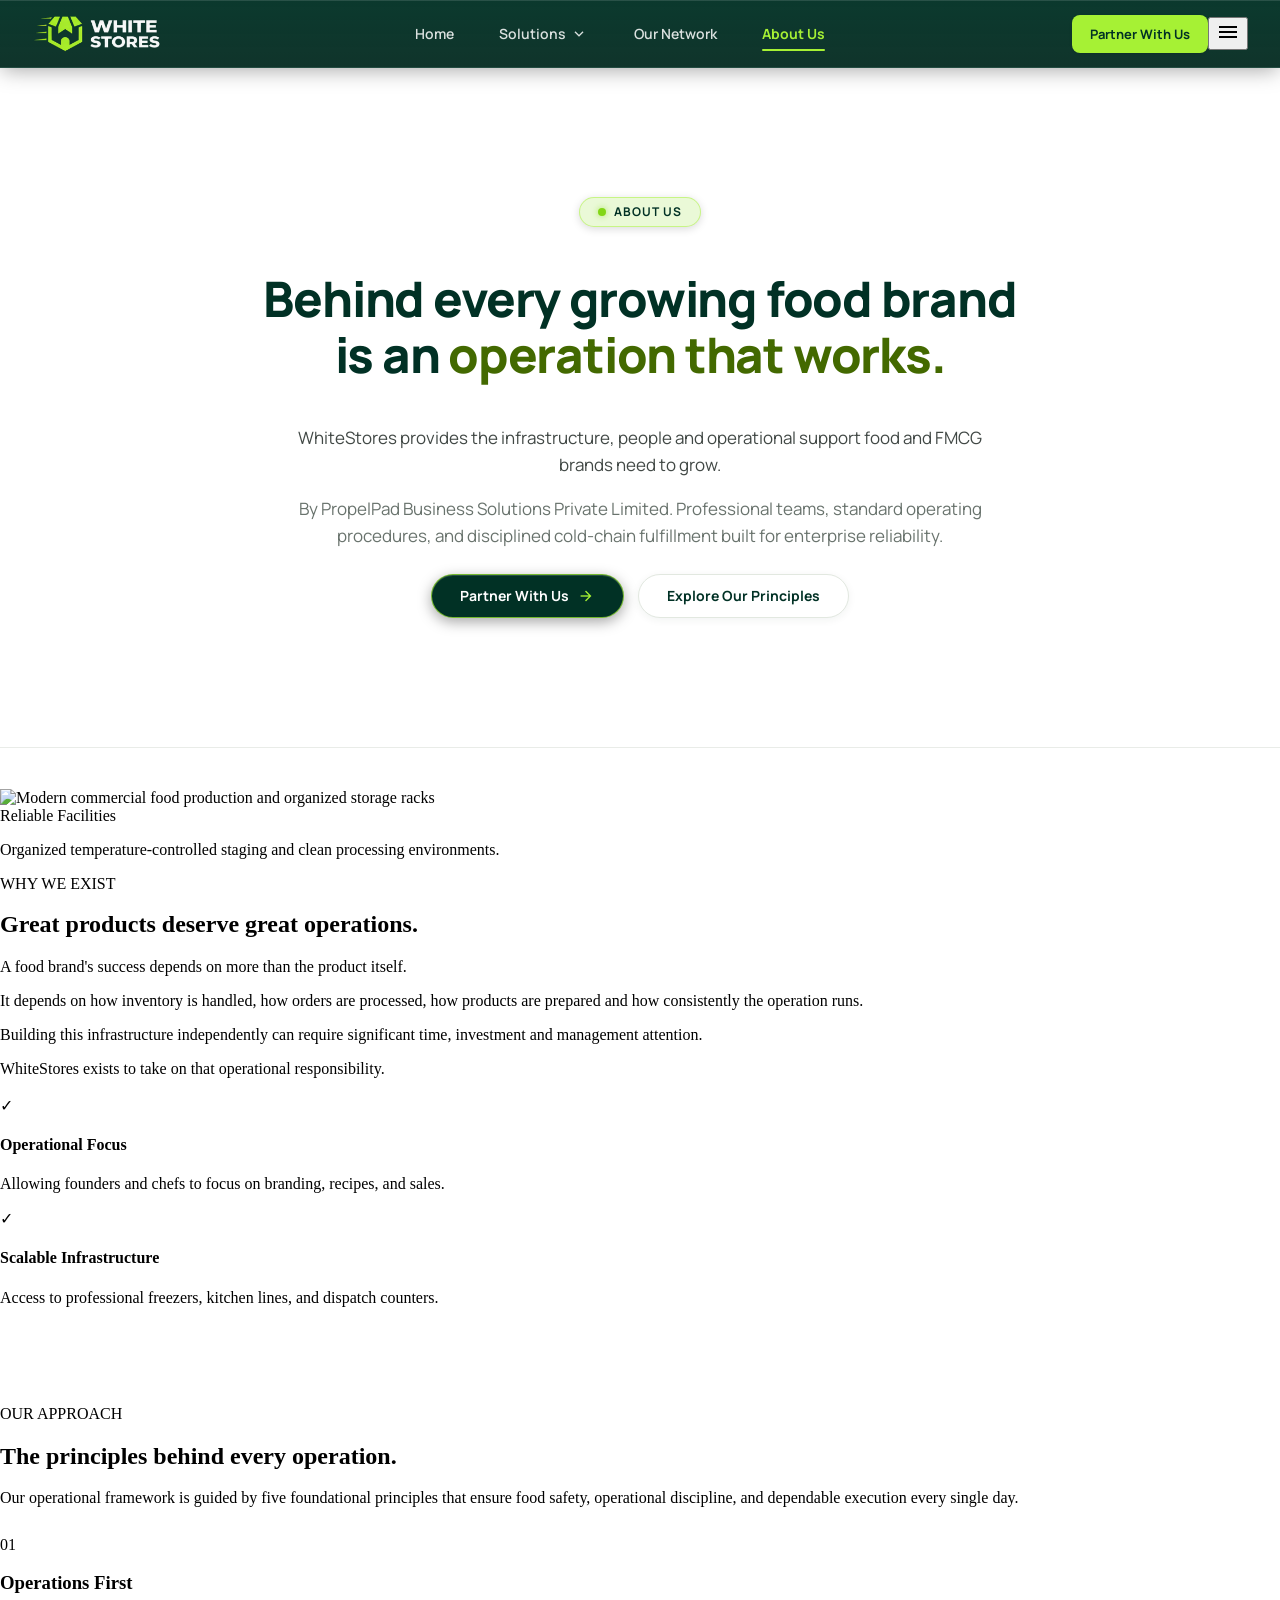
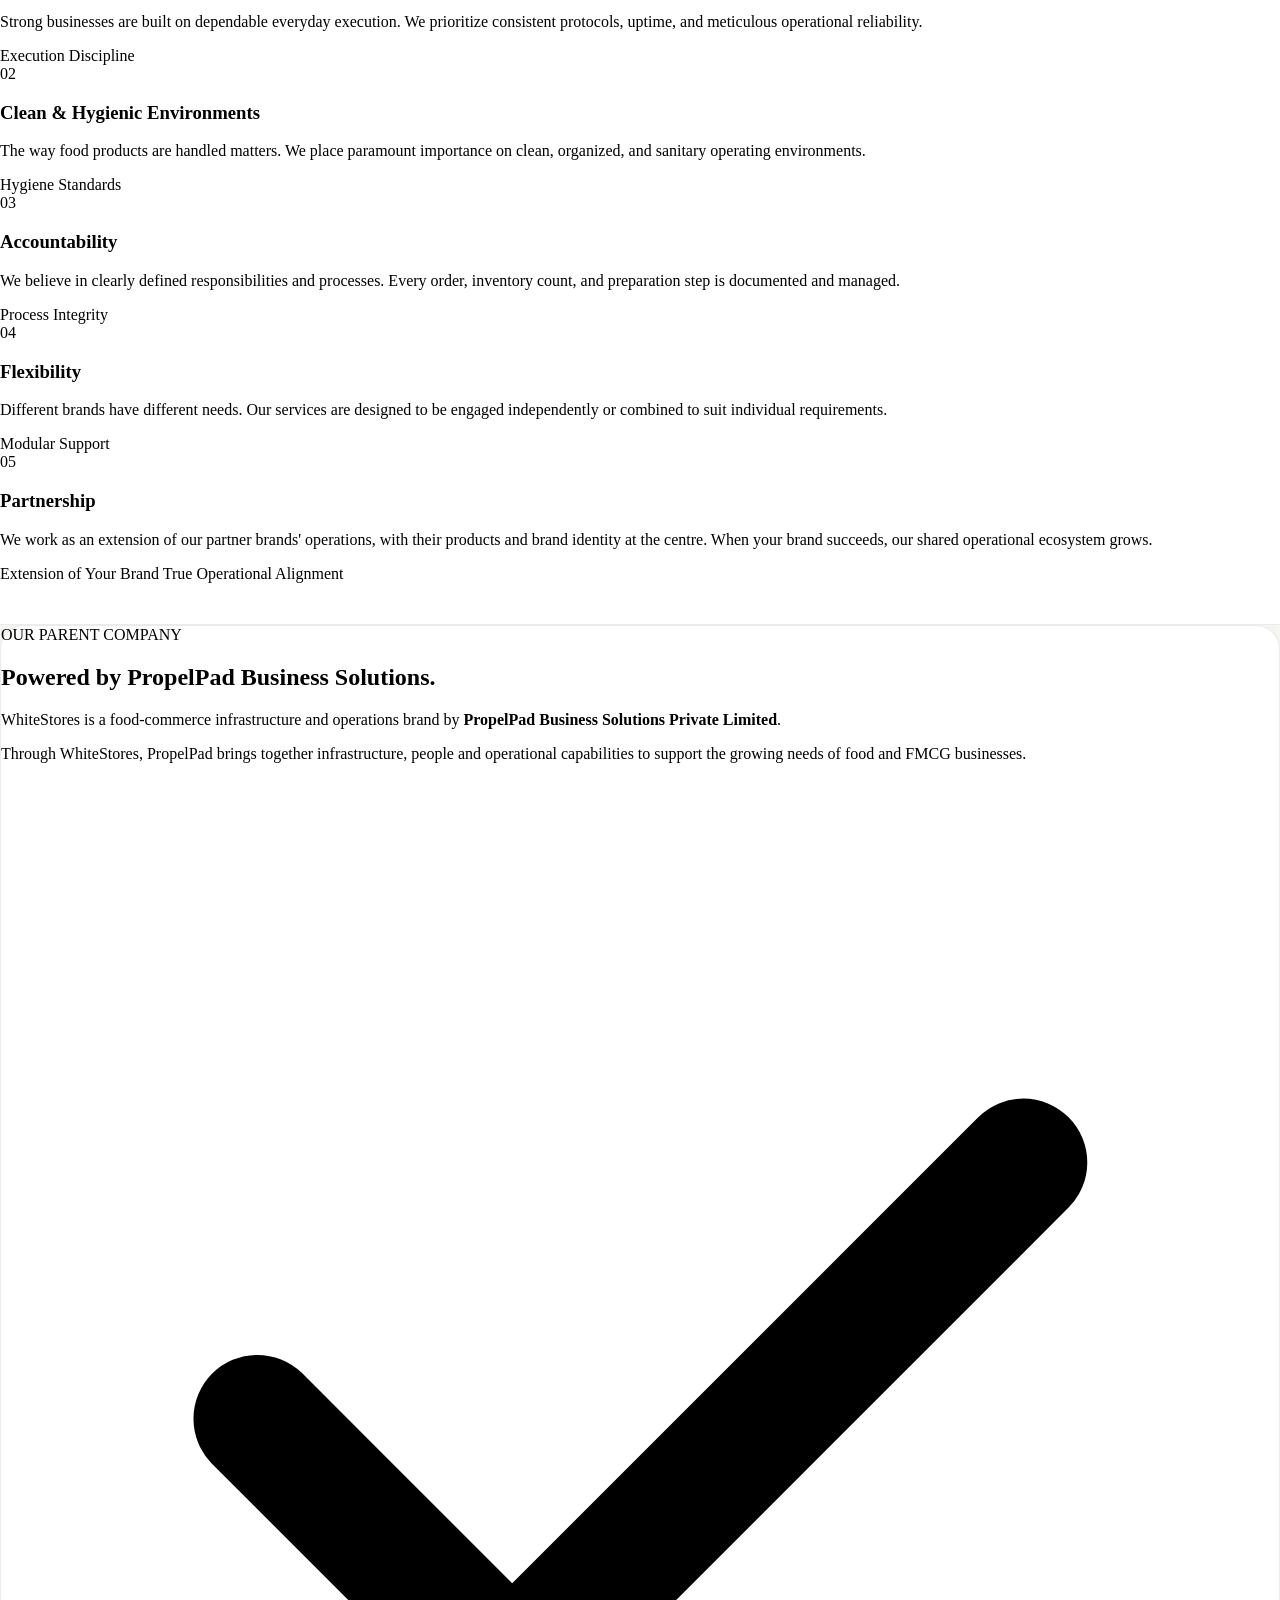
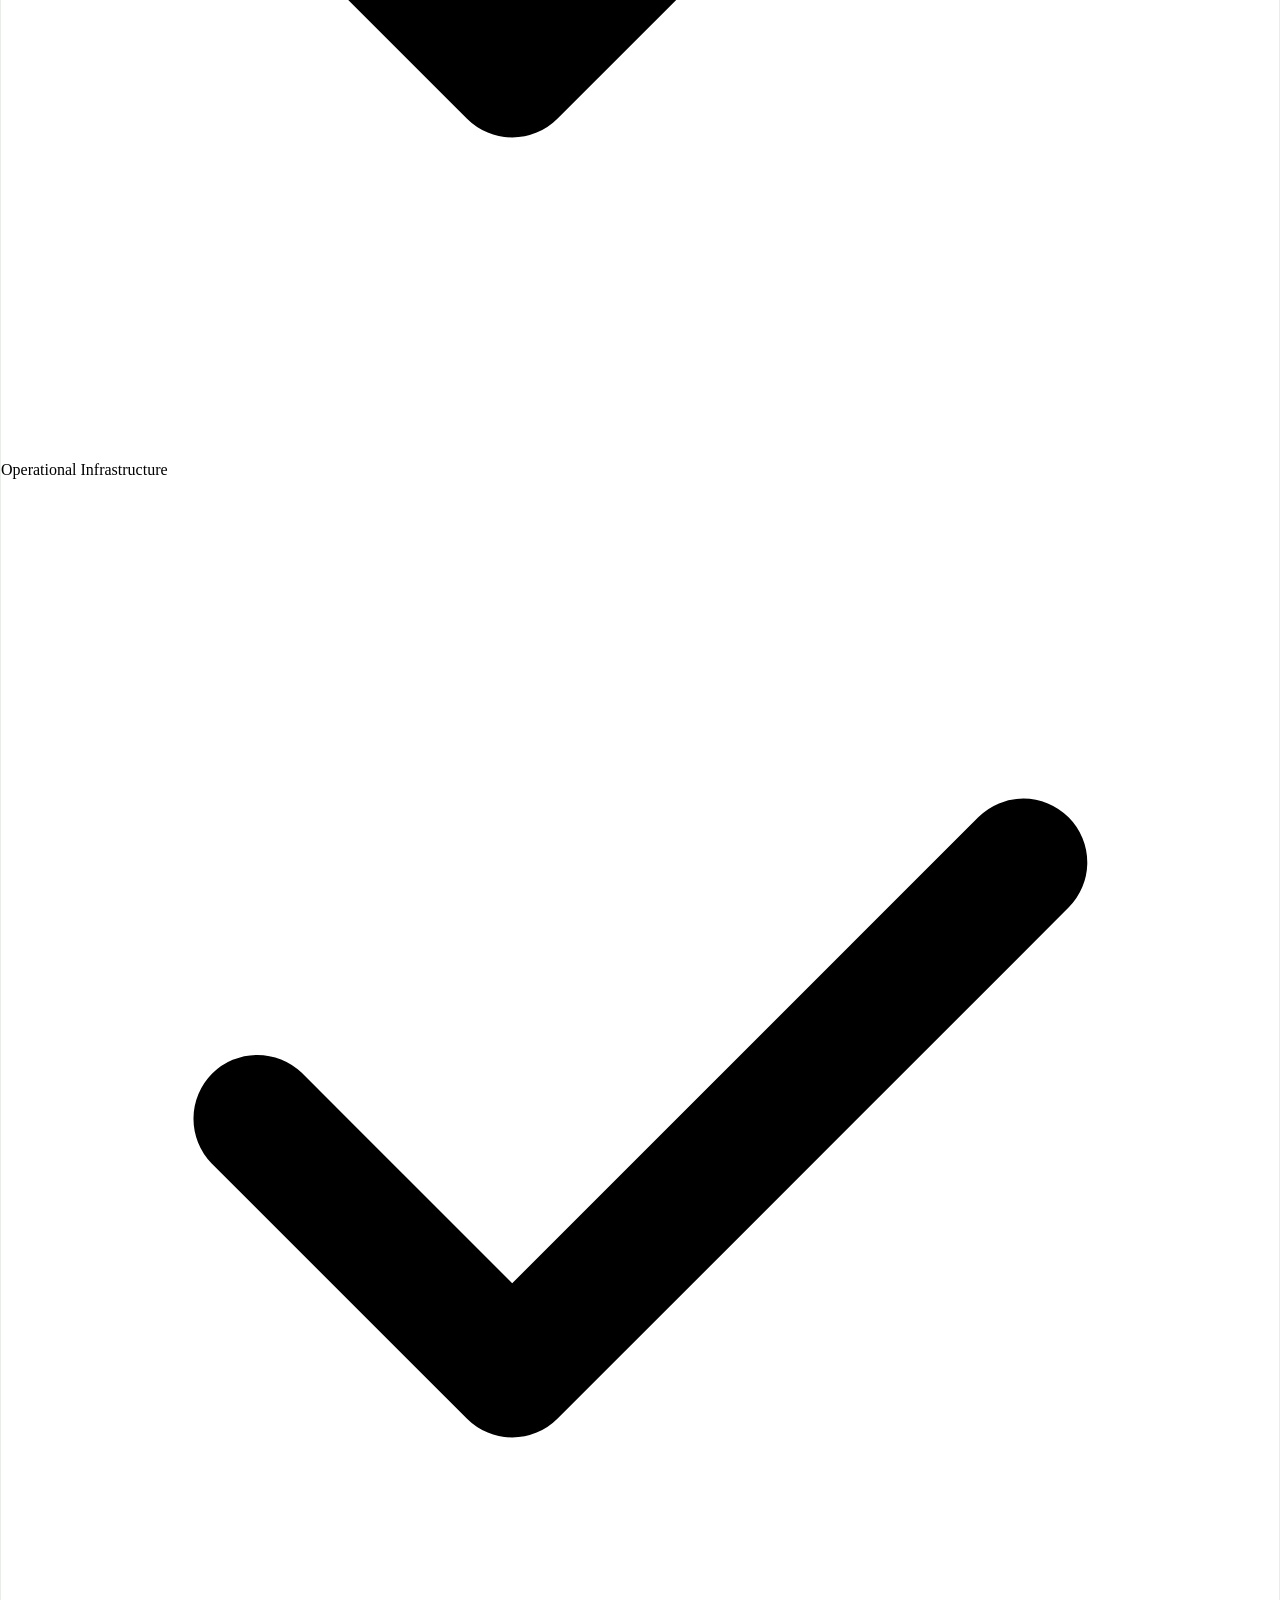
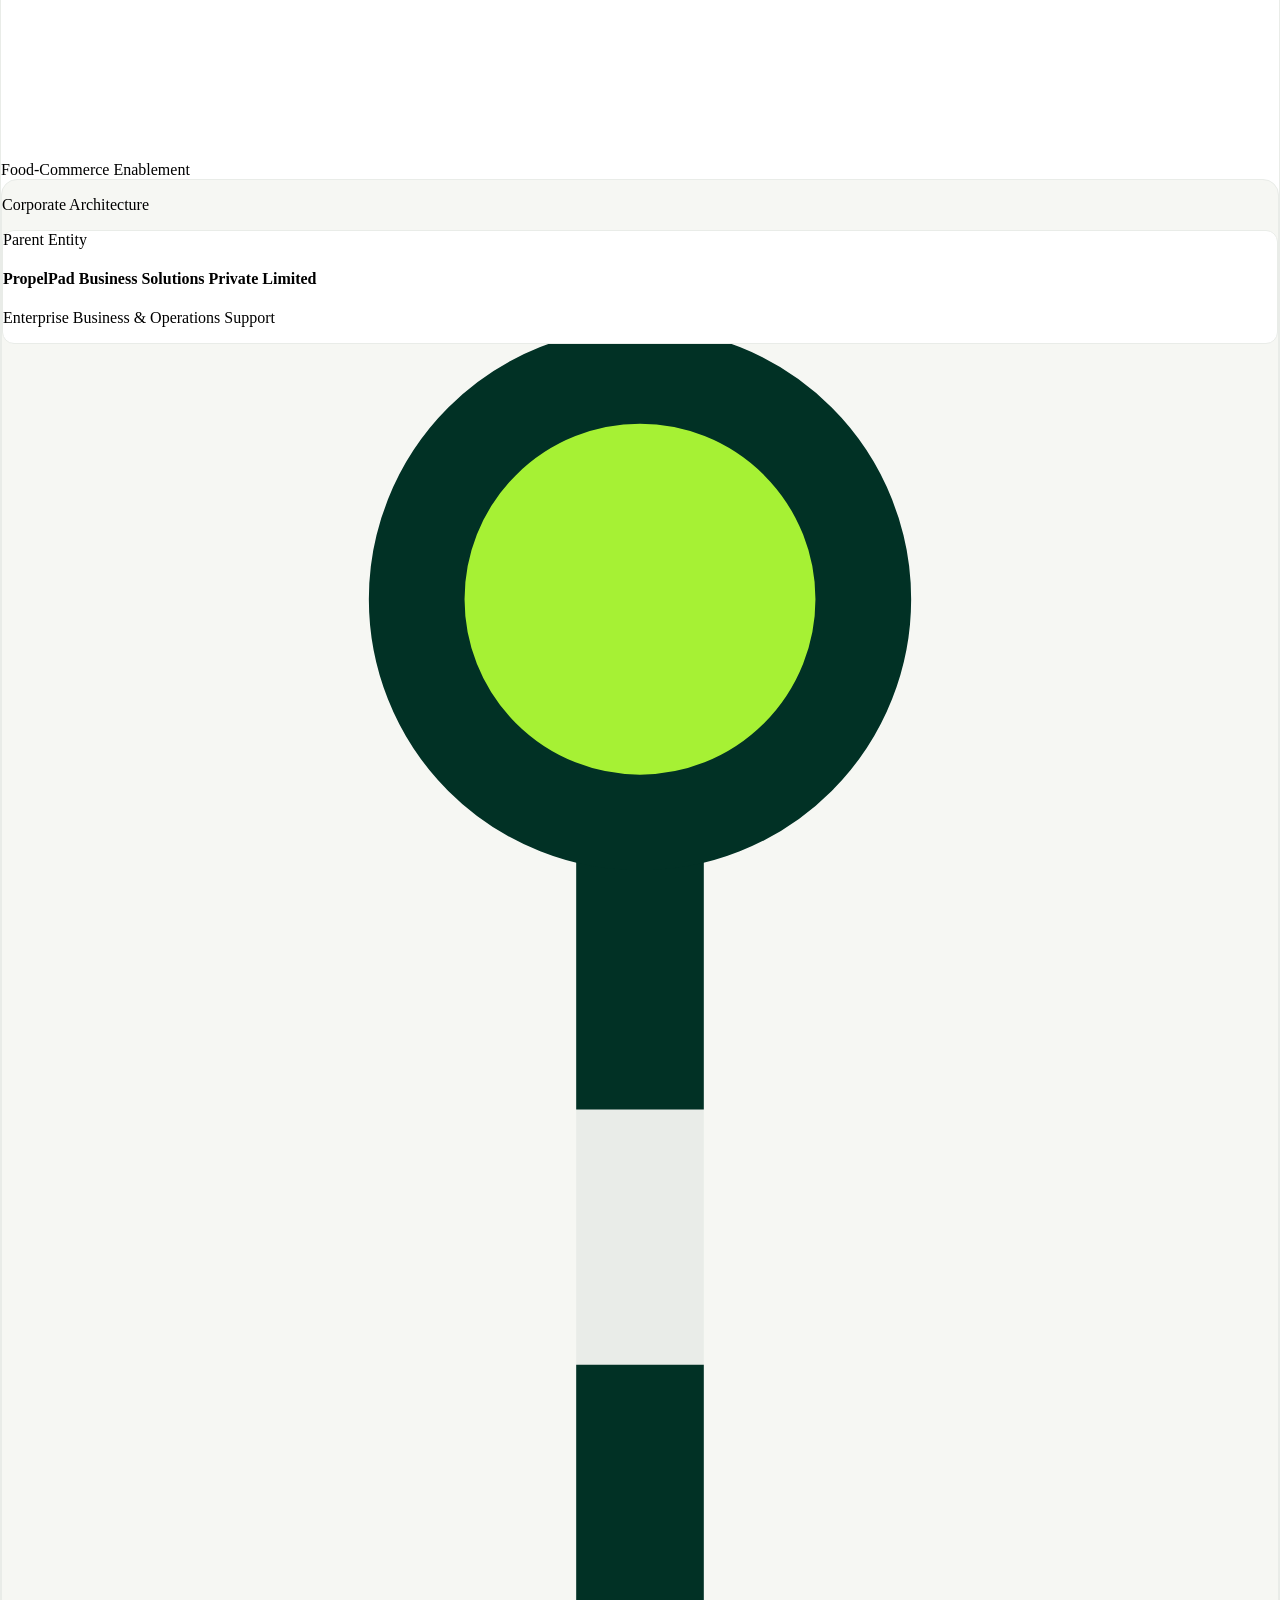
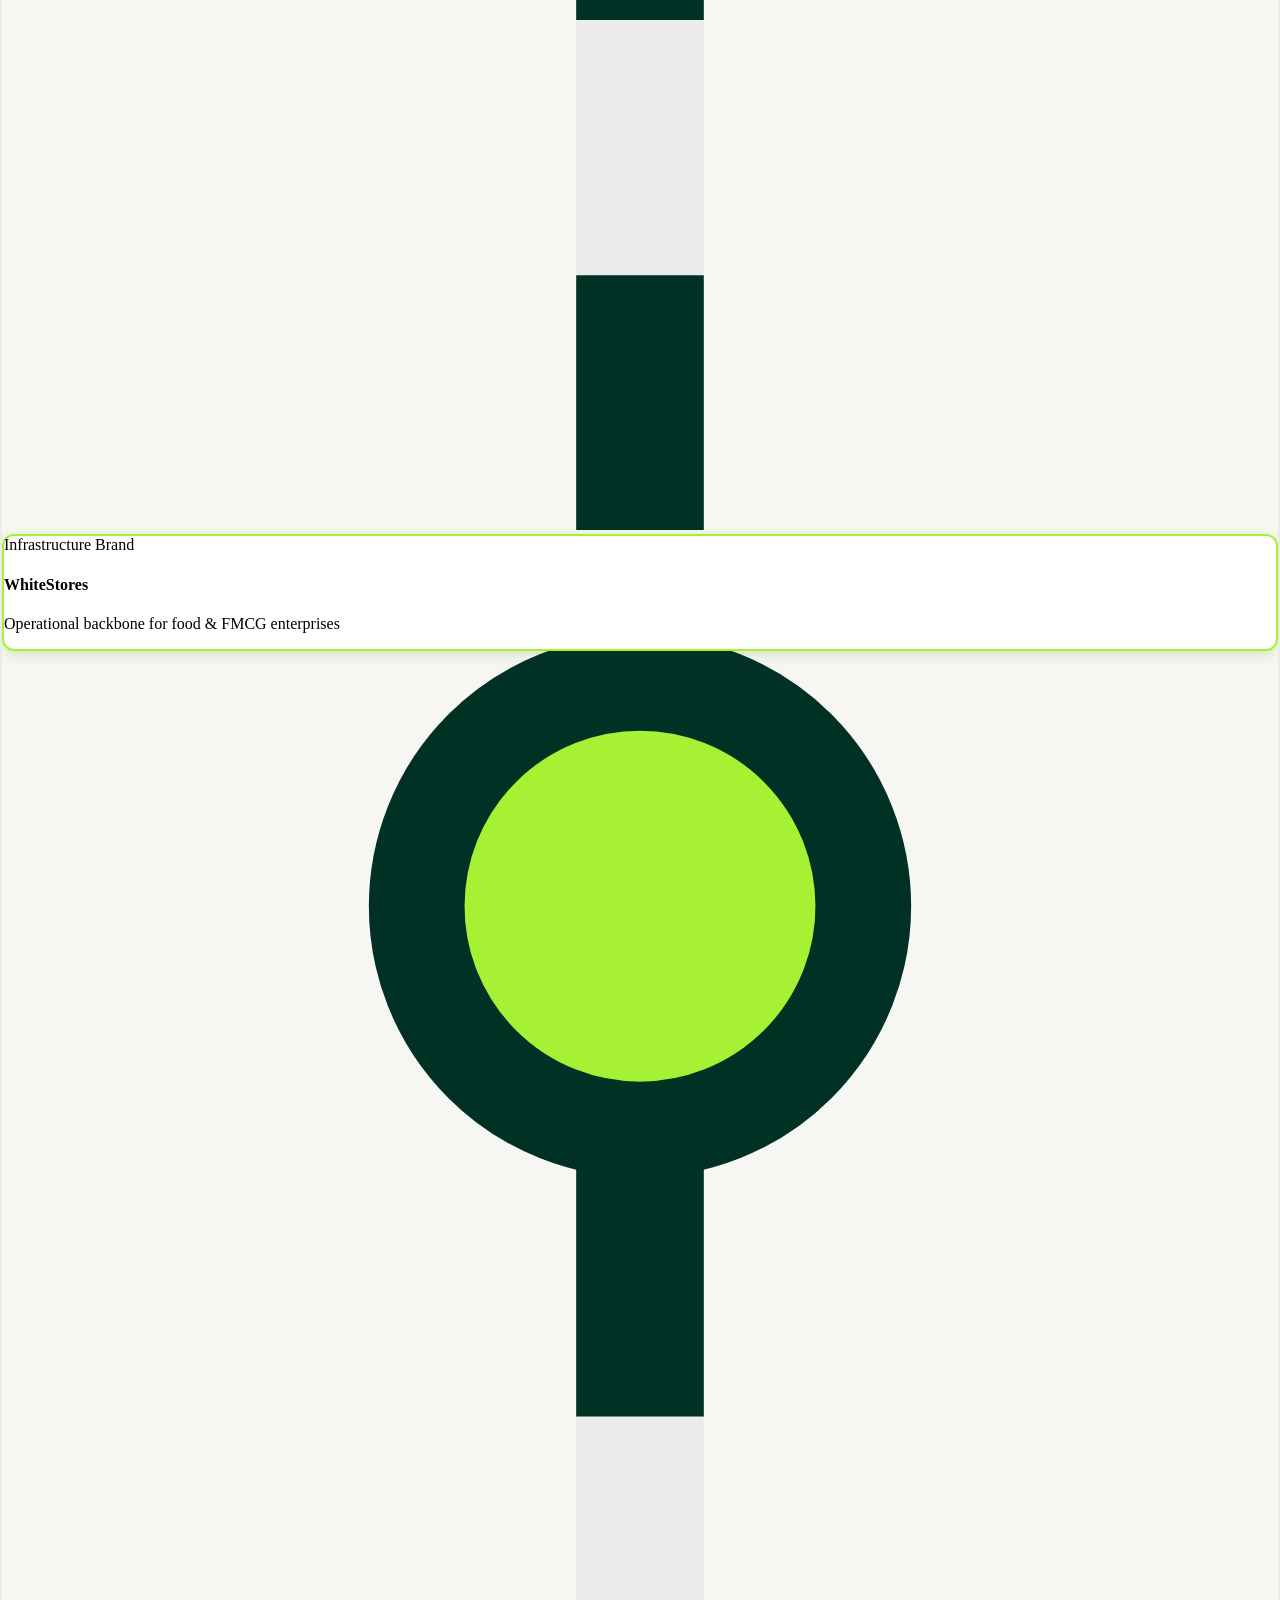
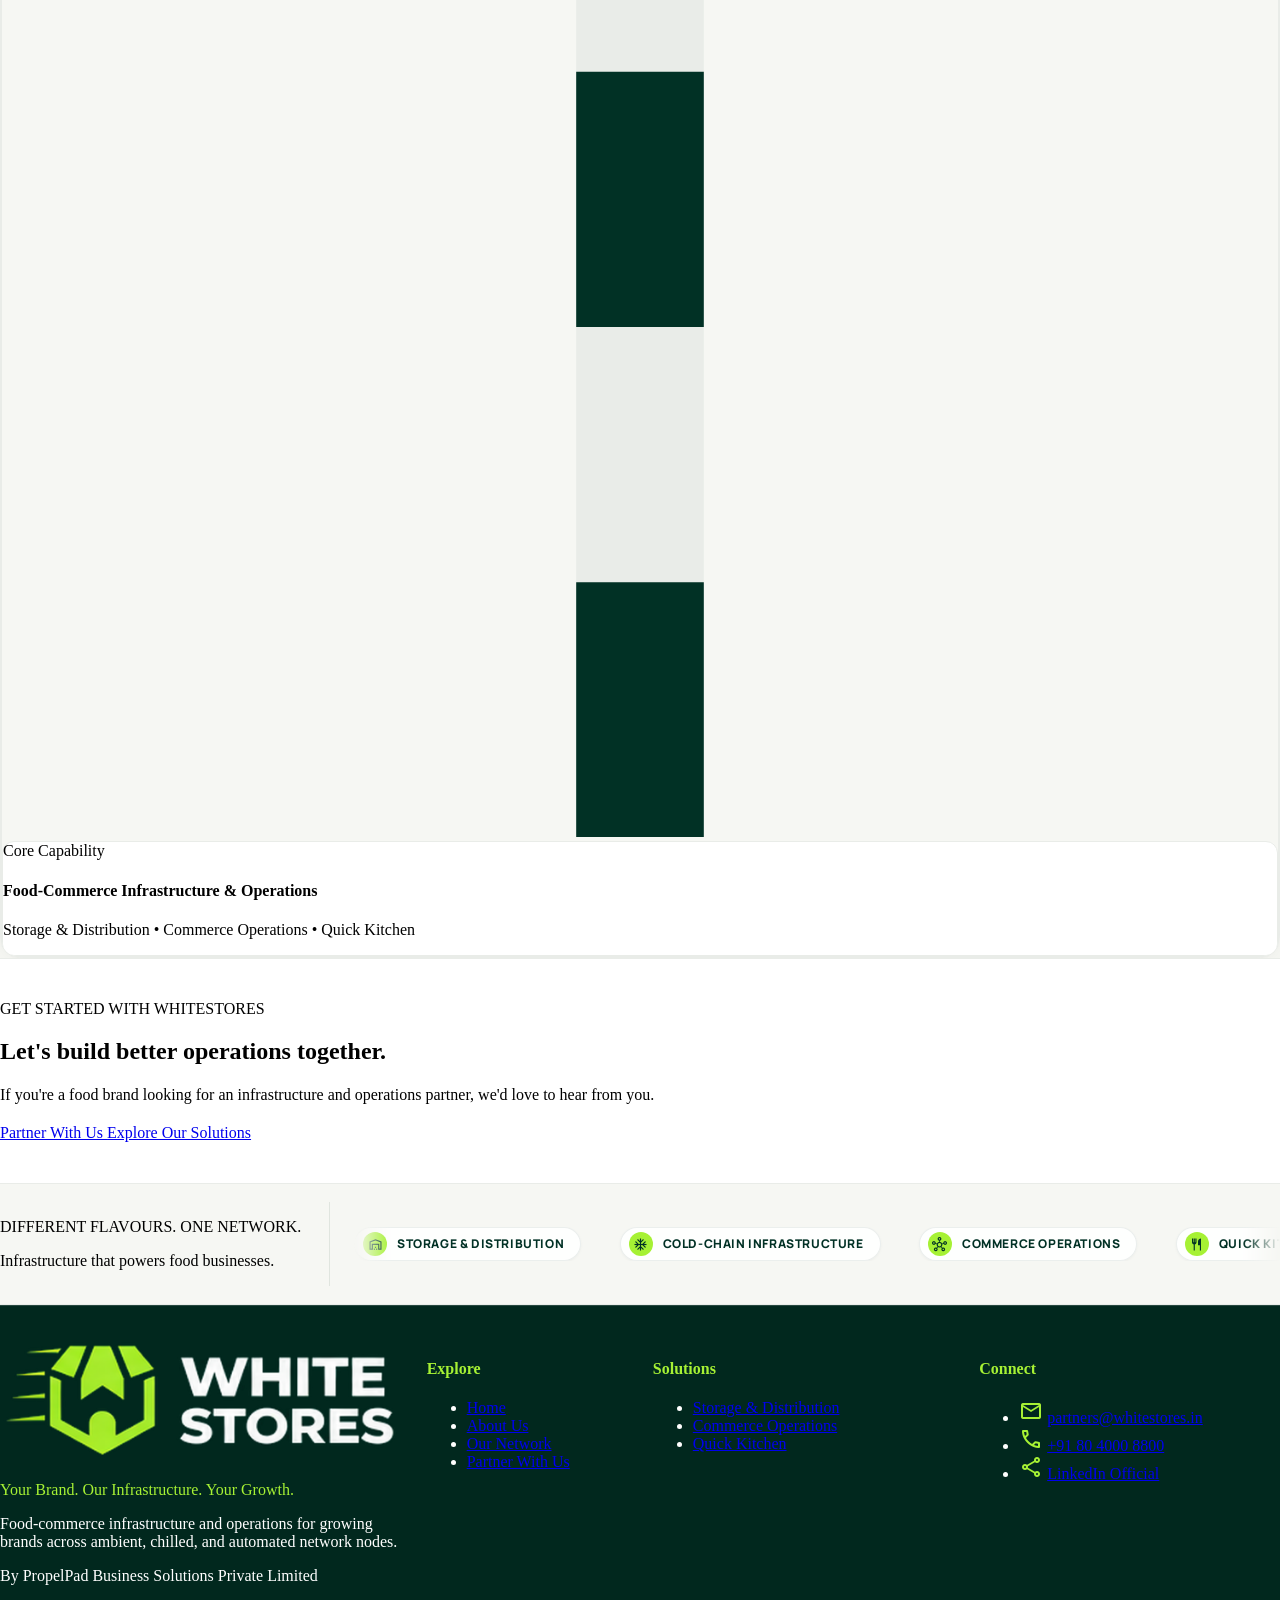
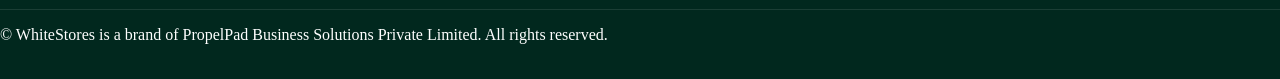
==== about-us.html @ 12fb9085 "updated hero section" ====
<!DOCTYPE html>
<!DOCTYPE html>

<html class="scroll-smooth" lang="en"><head><meta charset="utf-8"/><meta content="width=device-width, initial-scale=1.0" name="viewport"/><meta content="web_standard" name="shell-type"/><title>WhiteStores | About Us</title><link href="https://fonts.googleapis.com" rel="preconnect"/><link crossorigin="" href="https://fonts.gstatic.com" rel="preconnect"/><link href="https://fonts.googleapis.com/css2?family=Manrope:wght@400;500;600;700;800&amp;display=swap" rel="stylesheet"/><link href="https://fonts.googleapis.com/css2?family=Material+Symbols+Outlined:opsz,wght,FILL,GRAD@24,400,0,0" rel="stylesheet"/>
<link href="https://fonts.googleapis.com/css2?family=Material+Symbols+Outlined:wght,FILL@100..700,0..1&amp;display=swap" rel="stylesheet"/><style>@layer base { html, body { margin: 0; padding: 0; } body { overscroll-behavior: none; } main > :first-child { margin-top: 0 !important; } main > :last-child { margin-bottom: 0 !important; } } ::-webkit-scrollbar { display: none; }</style><script src="https://cdn.tailwindcss.com"></script><script id="tailwind-config">tailwind.config = { darkMode: "class", theme: { extend: { "colors": { "brand": { "deep": "#013125", "lime": "#A6F134", "white": "#FFFFFF", "offwhite": "#F6F7F3", "lightgrey": "#E9ECE8", "charcoal": "#252C29", "muted": "#69736D", "surfaceDim": "#02241b" },  "text-primary": "#252C29", "on-background": "#161d1a", "on-secondary": "#ffffff", "surface-container-highest": "#dde4df", "surface-alt": "#F6F7F3", "surface-bright": "#f4fbf6", "on-tertiary": "#ffffff", "on-surface": "#161d1a", "error-container": "#ffdad6", "surface-dim": "#d4dcd7", "on-tertiary-container": "#89948d", "surface-variant": "#dde4df", "text-muted": "#69736D", "error": "#ba1a1a", "on-primary": "#ffffff", "on-surface-variant": "#414845", "surface-container-lowest": "#ffffff", "on-secondary-container": "#476f00", "accent-lime": "#A6F134", "on-primary-container": "#6f9a8a", "outline-variant": "#c0c8c3", "background": "#f4fbf6", "on-error-container": "#93000a", "surface-container-high": "#e3eae5", "inverse-surface": "#2b322f", "surface-canvas": "#FFFFFF", "secondary-container": "#acf83b", "on-primary-fixed": "#002118", "outline": "#717975", "border-subtle": "#E9ECE8", "tertiary-container": "#232c27", "primary-fixed": "#bfecda", "brand-deep-green": "#013125", "surface-container-low": "#eef5f0", "tertiary": "#0f1813", "on-tertiary-fixed-variant": "#3f4944", "inverse-on-surface": "#ebf2ed", "on-error": "#ffffff", "secondary": "#436900", "inverse-primary": "#a3d0be", "on-primary-fixed-variant": "#244e41", "on-secondary-fixed-variant": "#314f00", "on-secondary-fixed": "#112000", "surface-tint": "#3c6658", "surface": "#f4fbf6", "primary-container": "#013125", "tertiary-fixed-dim": "#bfc9c2", "secondary-fixed-dim": "#92db17", "tertiary-fixed": "#dbe5de", "on-tertiary-fixed": "#141d19", "surface-container": "#e8f0eb", "secondary-fixed": "#acf83b", "primary-fixed-dim": "#a3d0be", "primary": "#001a12" }, "borderRadius": { "DEFAULT": "0.25rem", "lg": "0.5rem", "xl": "0.75rem", "full": "9999px" }, "spacing": { "space-2xl": "4rem", "gutter": "1.5rem", "space-3xl": "6rem", "gutter-desktop": "2rem", "space-xs": "0.25rem", "space-lg": "1.5rem", "margin-desktop": "4rem", "space-xl": "2.5rem", "margin-tablet": "2.5rem", "space-md": "1rem", "space-sm": "0.5rem", "margin": "1.25rem" }, "fontFamily": { "headline-lg": ["Manrope"], "eyebrow": ["Manrope"], "body-md": ["Manrope"], "headline-lg-mobile": ["Manrope"], "headline-md": ["Manrope"], "headline-sm": ["Manrope"], "display-hero-mobile": ["Manrope"], "label-action": ["Manrope"], "caption": ["Manrope"], "display-hero": ["Manrope"], "body-sm": ["Manrope"], "body-lg": ["Manrope"], "label-step": ["Manrope"] }, "fontSize": { "headline-lg": ["2.5rem", { "lineHeight": "1.2", "letterSpacing": "-0.02em", "fontWeight": "700" }], "eyebrow": ["0.75rem", { "lineHeight": "1.3", "letterSpacing": "0.12em", "fontWeight": "700" }], "body-md": ["1rem", { "lineHeight": "1.55", "letterSpacing": "0", "fontWeight": "400" }], "headline-lg-mobile": ["1.75rem", { "lineHeight": "1.25", "letterSpacing": "-0.015em", "fontWeight": "700" }], "headline-md": ["1.75rem", { "lineHeight": "1.3", "letterSpacing": "-0.015em", "fontWeight": "700" }], "headline-sm": ["1.25rem", { "lineHeight": "1.4", "letterSpacing": "-0.01em", "fontWeight": "600" }], "display-hero-mobile": ["2.25rem", { "lineHeight": "1.15", "letterSpacing": "-0.02em", "fontWeight": "800" }], "label-action": ["0.9375rem", { "lineHeight": "1", "letterSpacing": "0.01em", "fontWeight": "600" }], "caption": ["0.75rem", { "lineHeight": "1.4", "letterSpacing": "0.02em", "fontWeight": "500" }], "display-hero": ["3.75rem", { "lineHeight": "1.1", "letterSpacing": "-0.03em", "fontWeight": "800" }], "body-sm": ["0.875rem", { "lineHeight": "1.5", "letterSpacing": "0", "fontWeight": "400" }], "body-lg": ["1.125rem", { "lineHeight": "1.6", "letterSpacing": "-0.005em", "fontWeight": "400" }], "label-step": ["1rem", { "lineHeight": "1.2", "letterSpacing": "-0.01em", "fontWeight": "700" }] } } } };</script><link rel="stylesheet" href="css/style.css"/>
</head>
<body class="bg-brand-white text-brand-charcoal antialiased flex flex-col min-h-screen">
<!-- TOP GLOBAL NAVBAR (Exact continuity with Pages 1-6) -->
<header class="ws-navbar">
  <div class="ws-navbar-container">
    
    <!-- LEFT: Brand Logo (10-12% reduced, vertically centered) -->
    <div class="ws-nav-col-left">
      <a class="flex items-center focus:outline-none focus-visible:ring-2 focus-visible:ring-[#A6F134] rounded" data-path="home" href="index.html" title="WhiteStores Home">
        <img alt="WhiteStores" class="ws-nav-logo" src="assets/whitestores-logo.png"/>
      </a>
    </div>

    <!-- CENTER: Desktop Navigation Links -->
    <nav aria-label="Main Navigation" class="ws-nav-links">
      <!-- Home -->
      <a class="ws-nav-link " data-path="home" href="index.html">Home</a>
      
      <!-- Solutions Dropdown (Pristine White, Unified Standard) -->
      <div class="relative group py-2">
        <button aria-expanded="false" aria-haspopup="true" class="ws-nav-link ws-solutions-btn " type="button">
          <span>Solutions</span>
          <span class="material-symbols-outlined ws-dropdown-chevron">expand_more</span>
        </button>

        <!-- Dropdown Card (White, Consistent Dimensions) -->
        <div class="ws-dropdown-wrapper">
          <div class="ws-dropdown-menu">
            <a class="ws-dropdown-item group/item" data-path="storage-and-distribution" href="storage-distribution.html">
              <span class="ws-dropdown-item-title">Storage &amp; Distribution</span>
              <span class="ws-dropdown-item-desc">Ambient &amp; cold-chain spaces</span>
            </a>
            <a class="ws-dropdown-item group/item" data-path="commerce-operations" href="commerce-operations.html">
              <span class="ws-dropdown-item-title">Commerce Operations</span>
              <span class="ws-dropdown-item-desc">FMCG fulfillment workflows</span>
            </a>
            <a class="ws-dropdown-item group/item" data-path="quick-kitchen" href="quick-kitchen.html">
              <span class="ws-dropdown-item-title">Quick Kitchen</span>
              <span class="ws-dropdown-item-desc">Plug-and-play dark facilities</span>
            </a>
          </div>
        </div>
      </div>

      <!-- Our Network -->
      <a class="ws-nav-link " data-path="our-network" href="our-network.html">Our Network</a>

      <!-- About Us -->
      <a class="ws-nav-link is-active" data-path="about-us" href="about-us.html">About Us</a>
    </nav>

    <!-- RIGHT: Partner With Us CTA Button (Desktop) -->
    <div class="ws-nav-col-right hidden lg:flex">
      <a class="ws-nav-cta" data-path="partner-with-us" href="partner-with-us.html">Partner With Us</a>
    </div>

    <!-- Mobile Hamburger Toggle Button -->
    <div class="flex lg:hidden items-center justify-end">
      <button aria-controls="ws-mobile-drawer" aria-expanded="false" aria-label="Open Mobile Navigation" class="p-2 text-white hover:text-[#A6F134] rounded-lg transition-colors focus:outline-none cursor-pointer" id="ws-mobile-menu-btn" type="button">
        <span class="material-symbols-outlined text-[26px]">menu</span>
      </button>
    </div>

  </div>
</header>
<!-- MAIN CONTENT -->
<main class="w-full pt-20 flex-grow">
<!-- 1. HERO SECTION – ABOUT US -->
<section class="ws-hero relative bg-white text-surface-canvas overflow-hidden flex items-center justify-center">
  <!-- Subtle Ambient Glow Layer -->
  <div class="ws-hero-ambient-glow pointer-events-none" aria-hidden="true"></div>

  <!-- Hero Content Container -->
  <div class="ws-hero-content relative z-10 w-full max-w-[1280px] mx-auto px-margin md:px-margin-tablet lg:px-margin-desktop py-6 sm:py-8 lg:py-10 text-center flex flex-col items-center">
    <div class="max-w-[850px] mx-auto text-center flex flex-col items-center gap-3 sm:gap-4">
      
      <!-- Eyebrow Badge -->
      <div class="ws-hero-badge inline-flex items-center gap-2 px-4 py-1.5 rounded-full text-xs font-bold uppercase tracking-wider">
        <span class="ws-badge-dot w-2 h-2 rounded-full bg-[#82D616] animate-pulse"></span>
        <span>ABOUT US</span>
      </div>

      <!-- Main Heading -->
      <h1 class="ws-hero-title font-display-hero text-display-hero-mobile md:text-display-hero text-surface-canvas tracking-tight font-extrabold leading-[1.15]">
        Behind every growing food brand<br/>
        is an <span class="text-accent-lime">operation that works.</span>
      </h1>

      <!-- Luminous Accent Line -->
      <div class="w-12 h-1 bg-accent-lime rounded-full my-1"></div>

      <!-- Description -->
      <p class="ws-hero-desc text-white/85 font-body-lg text-body-lg max-w-[780px] leading-relaxed mx-auto">
        WhiteStores provides the infrastructure, people and operational support food and FMCG brands need to grow.
      </p>

      <!-- Supporting Text & Corporate Note -->
      <p class="ws-hero-subtext text-white/70 font-body-md text-body-md max-w-[720px] leading-relaxed mx-auto">
        By PropelPad Business Solutions Private Limited. Professional teams, standard operating procedures, and disciplined cold-chain fulfillment built for enterprise reliability.
      </p>

      <!-- CTA Buttons -->
      <div class="ws-hero-actions pt-2 sm:pt-4 flex flex-col sm:flex-row items-center justify-center gap-3 sm:gap-4 w-full sm:w-auto">
        <a class="ws-hero-btn-primary inline-flex items-center justify-center gap-2 px-8 py-3.5 rounded-full text-sm font-bold shadow-md transition-all duration-200 group" href="partner-with-us.html">
          <span>Partner With Us</span>
          <span class="material-symbols-outlined text-[18px] transition-transform group-hover:translate-x-1">arrow_forward</span>
        </a>
        <a class="ws-hero-btn-secondary inline-flex items-center justify-center gap-2 px-8 py-3.5 rounded-full text-sm font-bold shadow-sm transition-all duration-200" href="#principles">
          <span>Explore Our Principles</span>
        </a>
      </div>

    </div>
  </div>
</section>
<!-- 2. SECTION – WHY WE EXIST -->
<section class="py-20 lg:py-28 bg-brand-white">
<div class="max-w-7xl mx-auto px-4 sm:px-6 lg:px-8">
<div class="grid grid-cols-1 lg:grid-cols-12 gap-12 lg:gap-16 items-center">
<!-- Photographic Visual -->
<div class="lg:col-span-5 order-2 lg:order-1">
<div class="relative rounded-2xl overflow-hidden shadow-xl border border-brand-lightgrey aspect-[16/9] lg:aspect-[4/3] bg-brand-offwhite">
<img alt="Modern commercial food production and organized storage racks" class="w-full h-full object-cover" src="https://lh3.googleusercontent.com/aida-public/[base64]"/>
<div class="absolute inset-0 bg-gradient-to-t from-black/50 via-transparent to-transparent pointer-events-none"></div>
<div class="absolute bottom-4 left-4 right-4 p-3 bg-white/95 backdrop-blur-sm rounded-xl border border-brand-lightgrey shadow-sm">
<span class="text-xs font-bold text-brand-deep uppercase tracking-wider">Reliable Facilities</span>
<p class="text-xs text-brand-muted mt-0.5">Organized temperature-controlled staging and clean processing environments.</p>
</div>
</div>
</div>
<!-- Editorial Copy -->
<div class="lg:col-span-7 order-1 lg:order-2 space-y-6">
<div class="inline-flex items-center gap-2 px-3 py-1 rounded-full text-xs font-extrabold tracking-wider uppercase bg-brand-offwhite text-brand-deep border border-brand-lightgrey">
              WHY WE EXIST
            </div>
<h2 class="text-3xl sm:text-4xl font-extrabold tracking-tight text-brand-charcoal leading-tight text-balance">
              Great products deserve great operations.
            </h2>
<div class="space-y-4 text-base sm:text-lg text-brand-muted leading-relaxed font-normal">
<p class="text-brand-charcoal font-medium">
                A food brand's success depends on more than the product itself.
              </p>
<p>
                It depends on how inventory is handled, how orders are processed, how products are prepared and how consistently the operation runs.
              </p>
<p>
                Building this infrastructure independently can require significant time, investment and management attention.
              </p>
<div class="p-5 bg-brand-offwhite rounded-xl border-l-4 border-brand-deep text-brand-charcoal font-semibold text-base sm:text-lg">
                WhiteStores exists to take on that operational responsibility.
              </div>
</div>
<!-- Key Facets -->
<div class="pt-4 grid grid-cols-1 sm:grid-cols-2 gap-4">
<div class="flex items-start gap-3 p-4 rounded-xl border border-brand-lightgrey bg-white">
<div class="w-8 h-8 rounded-lg bg-brand-deep text-brand-lime flex items-center justify-center font-bold text-sm flex-shrink-0">
                  ✓
                </div>
<div>
<h4 class="text-sm font-bold text-brand-charcoal">Operational Focus</h4>
<p class="text-xs text-brand-muted mt-0.5">Allowing founders and chefs to focus on branding, recipes, and sales.</p>
</div>
</div>
<div class="flex items-start gap-3 p-4 rounded-xl border border-brand-lightgrey bg-white">
<div class="w-8 h-8 rounded-lg bg-brand-deep text-brand-lime flex items-center justify-center font-bold text-sm flex-shrink-0">
                  ✓
                </div>
<div>
<h4 class="text-sm font-bold text-brand-charcoal">Scalable Infrastructure</h4>
<p class="text-xs text-brand-muted mt-0.5">Access to professional freezers, kitchen lines, and dispatch counters.</p>
</div>
</div>
</div>
</div>
</div>
</div>
</section>
<!-- 3. SECTION – WHAT WE BELIEVE IN -->
<section class="py-20 lg:py-28 bg-brand-offwhite border-t border-b border-brand-lightgrey" id="principles">
<div class="max-w-7xl mx-auto px-4 sm:px-6 lg:px-8">
<!-- Section Header -->
<div class="max-w-3xl mb-16">
<div class="inline-flex items-center gap-2 px-3 py-1 rounded-full text-xs font-extrabold tracking-wider uppercase bg-white text-brand-deep border border-brand-lightgrey mb-4">
            OUR APPROACH
          </div>
<h2 class="text-3xl sm:text-4xl font-extrabold tracking-tight text-brand-charcoal leading-tight">
            The principles behind every operation.
          </h2>
<p class="mt-4 text-base sm:text-lg text-brand-muted">
            Our operational framework is guided by five foundational principles that ensure food safety, operational discipline, and dependable execution every single day.
          </p>
</div>
<!-- Five Core Principles (Clean Editorial Layout) -->
<div class="grid grid-cols-1 md:grid-cols-2 lg:grid-cols-3 gap-6 lg:gap-8">
<!-- 01. Operations First -->
<div class="bg-white rounded-2xl p-8 border border-brand-lightgrey shadow-sm flex flex-col justify-between hover:border-brand-deep/30 transition-all">
<div>
<div class="flex items-center justify-between mb-6">
<span class="text-2xl font-extrabold text-brand-deep/80 tracking-tight">01</span>
<span class="w-2.5 h-2.5 rounded-full bg-brand-lime"></span>
</div>
<h3 class="text-xl font-bold text-brand-charcoal mb-3">
                Operations First
              </h3>
<p class="text-brand-muted text-sm leading-relaxed">
                Strong businesses are built on dependable everyday execution. We prioritize consistent protocols, uptime, and meticulous operational reliability.
              </p>
</div>
<div class="mt-6 pt-4 border-t border-brand-lightgrey text-xs font-bold text-brand-deep tracking-wider uppercase">
              Execution Discipline
            </div>
</div>
<!-- 02. Clean & Hygienic Environments -->
<div class="bg-white rounded-2xl p-8 border border-brand-lightgrey shadow-sm flex flex-col justify-between hover:border-brand-deep/30 transition-all">
<div>
<div class="flex items-center justify-between mb-6">
<span class="text-2xl font-extrabold text-brand-deep/80 tracking-tight">02</span>
<span class="w-2.5 h-2.5 rounded-full bg-brand-lime"></span>
</div>
<h3 class="text-xl font-bold text-brand-charcoal mb-3">
                Clean &amp; Hygienic Environments
              </h3>
<p class="text-brand-muted text-sm leading-relaxed">
                The way food products are handled matters. We place paramount importance on clean, organized, and sanitary operating environments.
              </p>
</div>
<div class="mt-6 pt-4 border-t border-brand-lightgrey text-xs font-bold text-brand-deep tracking-wider uppercase">
              Hygiene Standards
            </div>
</div>
<!-- 03. Accountability -->
<div class="bg-white rounded-2xl p-8 border border-brand-lightgrey shadow-sm flex flex-col justify-between hover:border-brand-deep/30 transition-all">
<div>
<div class="flex items-center justify-between mb-6">
<span class="text-2xl font-extrabold text-brand-deep/80 tracking-tight">03</span>
<span class="w-2.5 h-2.5 rounded-full bg-brand-lime"></span>
</div>
<h3 class="text-xl font-bold text-brand-charcoal mb-3">
                Accountability
              </h3>
<p class="text-brand-muted text-sm leading-relaxed">
                We believe in clearly defined responsibilities and processes. Every order, inventory count, and preparation step is documented and managed.
              </p>
</div>
<div class="mt-6 pt-4 border-t border-brand-lightgrey text-xs font-bold text-brand-deep tracking-wider uppercase">
              Process Integrity
            </div>
</div>
<!-- 04. Flexibility -->
<div class="bg-white rounded-2xl p-8 border border-brand-lightgrey shadow-sm flex flex-col justify-between hover:border-brand-deep/30 transition-all">
<div>
<div class="flex items-center justify-between mb-6">
<span class="text-2xl font-extrabold text-brand-deep/80 tracking-tight">04</span>
<span class="w-2.5 h-2.5 rounded-full bg-brand-lime"></span>
</div>
<h3 class="text-xl font-bold text-brand-charcoal mb-3">
                Flexibility
              </h3>
<p class="text-brand-muted text-sm leading-relaxed">
                Different brands have different needs. Our services are designed to be engaged independently or combined to suit individual requirements.
              </p>
</div>
<div class="mt-6 pt-4 border-t border-brand-lightgrey text-xs font-bold text-brand-deep tracking-wider uppercase">
              Modular Support
            </div>
</div>
<!-- 05. Partnership -->
<div class="bg-white rounded-2xl p-8 border border-brand-lightgrey shadow-sm flex flex-col justify-between md:col-span-2 lg:col-span-2 hover:border-brand-deep/30 transition-all bg-gradient-to-br from-white to-brand-offwhite">
<div>
<div class="flex items-center justify-between mb-6">
<span class="text-2xl font-extrabold text-brand-deep/80 tracking-tight">05</span>
<span class="w-2.5 h-2.5 rounded-full bg-brand-lime"></span>
</div>
<h3 class="text-xl font-bold text-brand-charcoal mb-3">
                Partnership
              </h3>
<p class="text-brand-muted text-base leading-relaxed max-w-2xl">
                We work as an extension of our partner brands' operations, with their products and brand identity at the centre. When your brand succeeds, our shared operational ecosystem grows.
              </p>
</div>
<div class="mt-6 pt-4 border-t border-brand-lightgrey flex items-center justify-between">
<span class="text-xs font-bold text-brand-deep tracking-wider uppercase">Extension of Your Brand</span>
<span class="text-xs text-brand-muted font-medium">True Operational Alignment</span>
</div>
</div>
</div>
</div>
</section>
<!-- 4. SECTION – ABOUT PROPELPAD -->
<section class="ws-propelpad-about py-10 sm:py-12 lg:py-14" id="propelpad">
<div class="max-w-7xl mx-auto px-4 sm:px-6 lg:px-8">
<div class="ws-propelpad-about-card p-6 sm:p-8 lg:p-10 relative overflow-hidden">
<div class="relative z-10 grid grid-cols-1 lg:grid-cols-12 gap-8 lg:gap-12 items-center">
<!-- Left Side: Narrative -->
<div class="lg:col-span-7 space-y-5">
<div class="inline-flex items-center gap-2 px-3.5 py-1.5 rounded-full text-xs font-extrabold tracking-wider uppercase bg-[#013125]/5 text-[#013125] border border-[#013125]/15">
<span class="w-2 h-2 rounded-full bg-[#A6F134]"></span>
                OUR PARENT COMPANY
              </div>
<h2 class="text-2xl sm:text-3xl lg:text-4xl font-extrabold tracking-tight text-[#013125] leading-tight">
                Powered by PropelPad Business Solutions.
              </h2>
<div class="space-y-3.5 text-base sm:text-lg text-[#252C29] leading-relaxed font-normal">
<p>
                  WhiteStores is a food-commerce infrastructure and operations brand by <strong class="text-[#013125] font-semibold">PropelPad Business Solutions Private Limited</strong>.
                </p>
<p>
                  Through WhiteStores, PropelPad brings together infrastructure, people and operational capabilities to support the growing needs of food and FMCG businesses.
                </p>
</div>
<div class="pt-2 flex flex-wrap items-center gap-3 text-xs font-semibold text-[#414845]">
<span class="inline-flex items-center gap-1.5 px-3 py-1.5 rounded-md bg-[#F6F7F3] border border-[#E9ECE8]">
<svg class="w-4 h-4 text-[#013125]" fill="currentColor" viewbox="0 0 20 20">
<path clip-rule="evenodd" d="M16.707 5.293a1 1 0 010 1.414l-8 8a1 1 0 01-1.414 0l-4-4a1 1 0 011.414-1.414L8 12.586l7.293-7.293a1 1 0 011.414 0z" fill-rule="evenodd"></path>
</svg>
<span class="text-[#013125] font-medium">Operational Infrastructure</span>
</span>
<span class="inline-flex items-center gap-1.5 px-3 py-1.5 rounded-md bg-[#F6F7F3] border border-[#E9ECE8]">
<svg class="w-4 h-4 text-[#013125]" fill="currentColor" viewbox="0 0 20 20">
<path clip-rule="evenodd" d="M16.707 5.293a1 1 0 010 1.414l-8 8a1 1 0 01-1.414 0l-4-4a1 1 0 011.414-1.414L8 12.586l7.293-7.293a1 1 0 011.414 0z" fill-rule="evenodd"></path>
</svg>
<span class="text-[#013125] font-medium">Food-Commerce Enablement</span>
</span>
</div>
</div>
<!-- Right Side: Structural Relationship Diagram (Clean & Minimal) -->
<div class="lg:col-span-5">
<div class="ws-corp-diagram-box p-5 sm:p-6">
<p class="text-xs font-bold uppercase tracking-wider text-[#69736D] mb-4 text-center">
                  Corporate Architecture
                </p>
<!-- Flow Tree -->
<div class="space-y-0">
<!-- Node 1: Parent Company -->
<div class="ws-corp-node p-3.5 sm:p-4 text-center">
<span class="text-[11px] font-bold text-[#013125] uppercase tracking-wider block mb-0.5">Parent Entity</span>
<h4 class="text-sm sm:text-base font-bold text-[#013125]">PropelPad Business Solutions Private Limited</h4>
<p class="text-xs text-[#69736D] mt-0.5">Enterprise Business &amp; Operations Support</p>
</div>
<!-- Connector Arrow with Animated Operational Flow Line -->
<div class="flex flex-col items-center justify-center py-0.5 relative h-7" aria-hidden="true">
<svg class="h-full w-5 overflow-visible" viewbox="0 0 20 28" fill="none">
<line stroke="#E9ECE8" stroke-width="2" x1="10" x2="10" y1="0" y2="28"></line>
<line class="ws-flow-connector-line" stroke="#013125" stroke-width="2" x1="10" x2="10" y1="0" y2="28"></line>
<circle class="ws-flow-pulse-dot" cx="10" cy="4" fill="#A6F134" r="3.5" stroke="#013125" stroke-width="1.5"></circle>
</svg>
</div>
<!-- Node 2: WhiteStores Operating Brand -->
<div class="ws-corp-node-active p-3.5 sm:p-4 text-center relative">
<span class="absolute top-3 right-3 flex h-2 w-2" aria-hidden="true">
<span class="animate-ping absolute inline-flex h-full w-full rounded-full bg-[#A6F134] opacity-75"></span>
<span class="relative inline-flex rounded-full h-2 w-2 bg-[#A6F134]"></span>
</span>
<span class="text-[11px] font-bold text-[#013125] uppercase tracking-wider block mb-0.5">Infrastructure Brand</span>
<h4 class="text-base sm:text-lg font-extrabold text-[#013125] tracking-tight">WhiteStores</h4>
<p class="text-xs text-[#414845] mt-0.5">Operational backbone for food &amp; FMCG enterprises</p>
</div>
<!-- Connector Arrow with Animated Operational Flow Line -->
<div class="flex flex-col items-center justify-center py-0.5 relative h-7" aria-hidden="true">
<svg class="h-full w-5 overflow-visible" viewbox="0 0 20 28" fill="none">
<line stroke="#E9ECE8" stroke-width="2" x1="10" x2="10" y1="0" y2="28"></line>
<line class="ws-flow-connector-line" stroke="#013125" stroke-width="2" x1="10" x2="10" y1="0" y2="28"></line>
<circle class="ws-flow-pulse-dot" cx="10" cy="4" fill="#A6F134" r="3.5" stroke="#013125" stroke-width="1.5"></circle>
</svg>
</div>
<!-- Node 3: Functional Delivery -->
<div class="ws-corp-node p-3.5 sm:p-4 text-center">
<span class="text-[11px] font-bold text-[#013125] uppercase tracking-wider block mb-0.5">Core Capability</span>
<h4 class="text-xs sm:text-sm font-bold text-[#013125]">Food-Commerce Infrastructure &amp; Operations</h4>
<p class="text-xs text-[#69736D] mt-0.5">Storage &amp; Distribution • Commerce Operations • Quick Kitchen</p>
</div>
</div>
</div>
</div>
</div>
</div>
</div>
</section>
<!-- 5. CLOSING CTA SECTION -->
<section class="py-20 lg:py-24 bg-brand-deep text-brand-white border-t border-brand-deep">
<div class="max-w-5xl mx-auto px-4 sm:px-6 lg:px-8 text-center space-y-8">
<div class="inline-flex items-center gap-2 px-3.5 py-1.5 rounded-full text-xs font-extrabold tracking-wider uppercase bg-brand-white/10 text-brand-lime border border-brand-white/15">
          GET STARTED WITH WHITESTORES
        </div>
<h2 class="text-3xl sm:text-4xl lg:text-5xl font-extrabold tracking-tight text-brand-white leading-tight text-balance">
          Let's build better operations together.
        </h2>
<p class="text-base sm:text-lg lg:text-xl text-brand-white/85 max-w-2xl mx-auto leading-relaxed">
          If you're a food brand looking for an infrastructure and operations partner, we'd love to hear from you.
        </p>
<div class="pt-4 flex flex-col sm:flex-row items-center justify-center gap-4">
<a class="w-full sm:w-auto inline-flex items-center justify-center px-8 py-3.5 rounded-lg text-base font-bold bg-brand-lime text-brand-deep hover:bg-opacity-95 transition-all shadow-lg hover:shadow-brand-lime/20" href="partner-with-us.html">
            Partner With Us
          </a>
<a class="w-full sm:w-auto inline-flex items-center justify-center px-8 py-3.5 rounded-lg text-base font-semibold text-brand-white border border-brand-white/30 hover:bg-brand-white/10 transition-all" href="solutions.html">
            Explore Our Solutions
          </a>
</div>
</div>
</section>
</main>
<!-- GLOBAL WEBSITE FOOTER (Exact continuity with Pages 1-6) -->
  <!-- ==========================================================================
       FOOD-COMMERCE CAPABILITIES SHOWCASE STRIP (Immediately above footer)
       ========================================================================== -->
  <section aria-label="Food Commerce Infrastructure Capabilities" class="ws-brand-strip">
    <div class="max-w-[1280px] mx-auto px-4 sm:px-6 lg:px-8">
      <div class="ws-brand-strip-inner">
        
        <!-- Left Introductory Text (Stationary) -->
        <div class="ws-brand-text">
          <p class="text-[11px] md:text-xs font-extrabold text-[#69736D] uppercase tracking-wider mb-0.5">DIFFERENT FLAVOURS. ONE NETWORK.</p>
          <p class="text-sm md:text-[15px] font-bold text-[#013125] tracking-tight whitespace-nowrap">Infrastructure that powers food businesses.</p>
        </div>

        <!-- Right Continuous Moving Capabilities Marquee -->
        <div class="ws-brand-marquee-container">
          <div class="ws-brand-marquee-track">
            
            <!-- Capability Sequence 1 -->
            <div class="ws-brand-marquee-group">
              <div class="ws-capability-badge" title="Storage &amp; Distribution Capability">
                <span class="ws-capability-icon-wrap">
                  <span class="material-symbols-outlined ws-capability-icon">warehouse</span>
                </span>
                <span class="ws-capability-label">STORAGE &amp; DISTRIBUTION</span>
              </div>
              <div class="ws-capability-badge" title="Cold-Chain Infrastructure Capability">
                <span class="ws-capability-icon-wrap">
                  <span class="material-symbols-outlined ws-capability-icon">ac_unit</span>
                </span>
                <span class="ws-capability-label">COLD-CHAIN INFRASTRUCTURE</span>
              </div>
              <div class="ws-capability-badge" title="Commerce Operations Capability">
                <span class="ws-capability-icon-wrap">
                  <span class="material-symbols-outlined ws-capability-icon">hub</span>
                </span>
                <span class="ws-capability-label">COMMERCE OPERATIONS</span>
              </div>
              <div class="ws-capability-badge" title="Quick Kitchen Capability">
                <span class="ws-capability-icon-wrap">
                  <span class="material-symbols-outlined ws-capability-icon">restaurant</span>
                </span>
                <span class="ws-capability-label">QUICK KITCHEN</span>
              </div>
              <div class="ws-capability-badge" title="Order Fulfilment Capability">
                <span class="ws-capability-icon-wrap">
                  <span class="material-symbols-outlined ws-capability-icon">local_shipping</span>
                </span>
                <span class="ws-capability-label">ORDER FULFILMENT</span>
              </div>
              <div class="ws-capability-badge" title="Food Commerce Capability">
                <span class="ws-capability-icon-wrap">
                  <span class="material-symbols-outlined ws-capability-icon">storefront</span>
                </span>
                <span class="ws-capability-label">FOOD COMMERCE</span>
              </div>
            </div>

            <!-- Capability Sequence 2 (Duplicate for Seamless Infinite Loop) -->
            <div aria-hidden="true" class="ws-brand-marquee-group">
              <div class="ws-capability-badge" title="Storage &amp; Distribution Capability">
                <span class="ws-capability-icon-wrap">
                  <span class="material-symbols-outlined ws-capability-icon">warehouse</span>
                </span>
                <span class="ws-capability-label">STORAGE &amp; DISTRIBUTION</span>
              </div>
              <div class="ws-capability-badge" title="Cold-Chain Infrastructure Capability">
                <span class="ws-capability-icon-wrap">
                  <span class="material-symbols-outlined ws-capability-icon">ac_unit</span>
                </span>
                <span class="ws-capability-label">COLD-CHAIN INFRASTRUCTURE</span>
              </div>
              <div class="ws-capability-badge" title="Commerce Operations Capability">
                <span class="ws-capability-icon-wrap">
                  <span class="material-symbols-outlined ws-capability-icon">hub</span>
                </span>
                <span class="ws-capability-label">COMMERCE OPERATIONS</span>
              </div>
              <div class="ws-capability-badge" title="Quick Kitchen Capability">
                <span class="ws-capability-icon-wrap">
                  <span class="material-symbols-outlined ws-capability-icon">restaurant</span>
                </span>
                <span class="ws-capability-label">QUICK KITCHEN</span>
              </div>
              <div class="ws-capability-badge" title="Order Fulfilment Capability">
                <span class="ws-capability-icon-wrap">
                  <span class="material-symbols-outlined ws-capability-icon">local_shipping</span>
                </span>
                <span class="ws-capability-label">ORDER FULFILMENT</span>
              </div>
              <div class="ws-capability-badge" title="Food Commerce Capability">
                <span class="ws-capability-icon-wrap">
                  <span class="material-symbols-outlined ws-capability-icon">storefront</span>
                </span>
                <span class="ws-capability-label">FOOD COMMERCE</span>
              </div>
            </div>

          </div>
        </div>

      </div>
    </div>
  </section>

<footer class="ws-footer w-full bg-[#01281e] text-white border-t border-white/15">
    <div class="max-w-[1280px] mx-auto px-4 sm:px-6 lg:px-8">
      <!-- Main 4-Column Grid -->
      <div class="ws-footer-grid grid grid-cols-1 sm:grid-cols-2 lg:grid-cols-12 gap-8 items-start">
        
        <!-- COLUMN 1: Brand (4 cols on lg ~ 1.33fr) -->
        <div class="lg:col-span-4 flex flex-col items-start gap-2">
          <a class="inline-block focus:outline-none focus-visible:ring-2 focus-visible:ring-[#A6F134] rounded" data-path="home" href="index.html">
            <img alt="WhiteStores" class="h-8 md:h-9 w-auto object-contain block" src="assets/whitestores-logo.png"/>
          </a>
          <p class="text-sm font-bold text-[#A6F134] ws-footer-lime leading-snug">Your Brand. Our Infrastructure. Your Growth.</p>
          <p class="text-xs text-white/70 leading-relaxed max-w-sm">
            Food-commerce infrastructure and operations for growing brands across ambient, chilled, and automated network nodes.
          </p>
          <div class="pt-1">
            <span class="inline-block px-3 py-1 rounded-full bg-white/10 text-white/80 text-[11px] font-medium tracking-wide">
              By PropelPad Business Solutions Private Limited
            </span>
          </div>
        </div>

        <!-- COLUMN 2: Explore (2 cols on lg ~ 1fr) -->
        <div class="lg:col-span-2 flex flex-col items-start gap-2.5">
          <h4 class="text-xs font-bold uppercase tracking-widest text-[#A6F134] ws-footer-lime">Explore</h4>
          <ul class="flex flex-col gap-2 text-xs text-white/75">
            <li><a class="hover:text-[#A6F134] transition-colors" data-path="home" href="index.html">Home</a></li>
            <li><a class="hover:text-[#A6F134] transition-colors" data-path="about-us" href="about-us.html">About Us</a></li>
            <li><a class="hover:text-[#A6F134] transition-colors" data-path="our-network" href="our-network.html">Our Network</a></li>
            <li><a class="hover:text-[#A6F134] transition-colors" data-path="partner-with-us" href="partner-with-us.html">Partner With Us</a></li>
          </ul>
        </div>

        <!-- COLUMN 3: Solutions (3 cols on lg ~ 1.25fr) -->
        <div class="lg:col-span-3 flex flex-col items-start gap-2.5">
          <h4 class="text-xs font-bold uppercase tracking-widest text-[#A6F134] ws-footer-lime">Solutions</h4>
          <ul class="flex flex-col gap-2 text-xs text-white/75">
            <li><a class="hover:text-[#A6F134] transition-colors" data-path="storage-and-distribution" href="storage-distribution.html">Storage &amp; Distribution</a></li>
            <li><a class="hover:text-[#A6F134] transition-colors" data-path="commerce-operations" href="commerce-operations.html">Commerce Operations</a></li>
            <li><a class="hover:text-[#A6F134] transition-colors" data-path="quick-kitchen" href="quick-kitchen.html">Quick Kitchen</a></li>
          </ul>
        </div>

        <!-- COLUMN 4: Connect (3 cols on lg ~ 1.25fr) -->
        <div class="lg:col-span-3 flex flex-col items-start gap-2.5 w-full">
          <h4 class="text-xs font-bold uppercase tracking-widest text-[#A6F134] ws-footer-lime">Connect</h4>
          <ul class="flex flex-col gap-2.5 text-xs text-white/75 w-full">
            <li class="flex items-center gap-2">
              <span class="material-symbols-outlined text-[16px] text-[#A6F134] ws-footer-lime shrink-0">mail</span>
              <a class="hover:text-[#A6F134] transition-colors whitespace-nowrap" href="mailto:partners@whitestores.in">partners@whitestores.in</a>
            </li>
            <li class="flex items-center gap-2">
              <span class="material-symbols-outlined text-[16px] text-[#A6F134] ws-footer-lime shrink-0">call</span>
              <a class="hover:text-[#A6F134] transition-colors whitespace-nowrap" href="tel:+918040008800">+91 80 4000 8800</a>
            </li>
            <li class="flex items-center gap-2">
              <span class="material-symbols-outlined text-[16px] text-[#A6F134] ws-footer-lime shrink-0">share</span>
              <a class="hover:text-[#A6F134] transition-colors whitespace-nowrap" href="#" rel="noopener noreferrer" target="_blank">LinkedIn Official</a>
            </li>
          </ul>
        </div>

      </div>

      <!-- Copyright Section -->
      <div class="pt-3.5 pb-0 text-center">
        <p class="text-xs text-white/60">
          &copy; WhiteStores is a brand of PropelPad Business Solutions Private Limited. All rights reserved.
        </p>
      </div>
    </div>
  </footer>


<div aria-hidden="true" aria-label="Mobile Navigation" class="ws-mobile-drawer" id="ws-mobile-drawer" role="dialog" aria-modal="true">
  <!-- Mobile Header -->
  <div class="ws-mobile-header">
    <a aria-label="WhiteStores Home" class="focus:outline-none" href="index.html">
      <img alt="WhiteStores" class="ws-mobile-logo" src="assets/whitestores-logo.png"/>
    </a>
    <button aria-label="Close navigation" class="ws-close-btn" id="ws-close-menu" type="button">
      <span class="material-symbols-outlined text-[24px]">close</span>
    </button>
  </div>

  <!-- Scrollable Navigation Body -->
  <div class="ws-mobile-nav-scroll">
    <nav aria-label="Mobile navigation" class="ws-mobile-links">
      
      <!-- 1. Home -->
      <div class="ws-nav-item">
        <a class="ws-link " href="index.html">
          <span>Home</span>
          
        </a>
      </div>

      <!-- 2. Solutions Accordion -->
      <div class="ws-nav-item ws-solutions-item">
        <div class="ws-solutions-row">
          <a class="ws-link ws-solutions-link " href="solutions.html">
            <span>Solutions</span>
          </a>
          <button aria-controls="ws-solutions-submenu" aria-expanded="false" aria-label="Toggle Solutions submenu" class="ws-submenu-toggle " id="ws-solutions-toggle" type="button">
            <span class="material-symbols-outlined ws-chevron-icon">expand_more</span>
          </button>
        </div>
        
        <!-- Vertical Submenu Rows -->
        <div class="ws-submenu " id="ws-solutions-submenu">
          <a class="ws-sublink " href="storage-distribution.html">
            <span class="ws-sublink-dot"></span>
            <span>Storage &amp; Distribution</span>
          </a>
          <a class="ws-sublink " href="commerce-operations.html">
            <span class="ws-sublink-dot"></span>
            <span>Commerce Operations</span>
          </a>
          <a class="ws-sublink " href="quick-kitchen.html">
            <span class="ws-sublink-dot"></span>
            <span>Quick Kitchen</span>
          </a>
        </div>
      </div>

      <!-- 3. Our Network -->
      <div class="ws-nav-item">
        <a class="ws-link " href="our-network.html">
          <span>Our Network</span>
          
        </a>
      </div>

      <!-- 4. About Us -->
      <div class="ws-nav-item">
        <a class="ws-link ws-active" href="about-us.html">
          <span>About Us</span>
          <span class="ws-badge">Active</span>
        </a>
      </div>

    </nav>
  </div>

  <!-- Mobile Footer / Compact CTA Area (Fixed at bottom) -->
  <div class="ws-mobile-footer">
    <a class="ws-mobile-cta" href="partner-with-us.html">
      <span>Partner With Us</span>
      <span class="material-symbols-outlined text-[18px]">arrow_forward</span>
    </a>
    <p class="ws-mobile-bottom-text">
      By PropelPad Business Solutions Private Limited
    </p>
  </div>
</div>
<script src="js/navigation.js" defer></script>
</body>
</html>
---- css/style.css ----
/* ==========================================================================

   WhiteStores Shared Stylesheet

   Responsive Sizing & Viewport Optimization System

   Preserves approved visual design, brand colors, typography, images and layout

   while ensuring natural fit across 1920x1080 down to 320x720 screens.

   ========================================================================== */



/* WhiteStores Brand Colors Reference:

   Deep Green:   #013125

   Lime Green:   #A6F134

   White:        #FFFFFF

   Off White:    #F6F7F3

   Light Grey:   #E9ECE8

   Charcoal:     #252C29

   Muted Grey:   #69736D

*/



:root {

  --ws-nav-height: 4.25rem; /* 68px */

  --ws-nav-height-mobile: 4rem; /* 64px */

  --ws-deep-green: #013125;

  --ws-lime-green: #A6F134;

  --ws-white: #FFFFFF;

  --ws-off-white: #F6F7F3;

  --ws-light-grey: #E9ECE8;

  --ws-charcoal: #252C29;

  --ws-muted-grey: #69736D;

}



/* Base Viewport & Overflow Engineering */

html {

  box-sizing: border-box;

  scroll-behavior: smooth;

  overflow-x: clip;

}



*, *::before, *::after {

  box-sizing: inherit;

}



body {

  overflow-x: clip;

  min-height: 100vh;

  min-height: 100svh;

  -webkit-font-smoothing: antialiased;

  -moz-osx-font-smoothing: grayscale;

}



img, video, canvas, svg {

  max-width: 100%;

  height: auto;

}



/* ==========================================================================

   Mobile Navigation Drawer (Complete Refinement)

   - Proper flex-column layout with independent scrollable navigation area

   - Symmetrical header, vertically structured link rows, and clean submenu rows

   - Compact centered CTA button and subtle PropelPad footer

   - Cross-device background scroll lock support

   ========================================================================== */



.ws-mobile-drawer {

  position: fixed;

  inset: 0;

  width: 100%;

  height: 100vh;

  height: 100dvh;

  z-index: 99999;

  background-color: #013125;

  color: #FFFFFF;

  display: none;

  flex-direction: column;

  justify-content: flex-start;

  overscroll-behavior: contain;

  -webkit-overflow-scrolling: touch;

  box-sizing: border-box;

}



.ws-mobile-drawer.is-open {

  display: flex !important;

}



/* Mobile Header */

.ws-mobile-header {

  height: 64px;

  padding: 0 20px;

  display: flex;

  align-items: center;

  justify-content: space-between;

  border-bottom: 1px solid rgba(255, 255, 255, 0.1);

  flex-shrink: 0;

  background-color: #013125;

}



.ws-mobile-logo {

  display: block;

  height: 34px;

  width: auto;

  max-width: 150px;

  object-fit: contain;

}



.ws-close-btn {

  background: transparent;

  border: none;

  color: #FFFFFF;

  width: 44px;

  height: 44px;

  display: flex;

  align-items: center;

  justify-content: center;

  border-radius: 8px;

  cursor: pointer;

  transition: background-color 0.15s ease, color 0.15s ease;

}



.ws-close-btn:hover,

.ws-close-btn:active {

  background-color: rgba(255, 255, 255, 0.1);

  color: #A6F134;

}



.ws-close-btn:focus-visible {

  outline: 2px solid #A6F134;

  outline-offset: 2px;

}



/* Scrollable Navigation Body */

.ws-mobile-nav-scroll {

  flex: 1 1 auto;

  overflow-y: auto;

  -webkit-overflow-scrolling: touch;

  padding: 16px 20px 20px 20px;

  display: flex;

  flex-direction: column;

  overscroll-behavior: contain;

}



.ws-mobile-links {

  display: flex;

  flex-direction: column;

  gap: 6px;

  width: 100%;

}



.ws-nav-item {

  width: 100%;

  display: flex;

  flex-direction: column;

}



.ws-link {

  display: flex;

  align-items: center;

  justify-content: space-between;

  width: 100%;

  font-family: 'Manrope', sans-serif;

  font-size: 1.125rem; /* 18px */

  font-weight: 700;

  color: #FFFFFF;

  text-decoration: none;

  padding: 12px 14px;

  border-radius: 8px;

  transition: background-color 0.15s ease, color 0.15s ease;

}



.ws-link:hover,

.ws-link:active {

  color: #A6F134;

  background-color: rgba(255, 255, 255, 0.06);

}



.ws-link.ws-active {

  color: #A6F134;

  background-color: rgba(255, 255, 255, 0.05);

}



.ws-badge {

  font-family: 'Manrope', sans-serif;

  font-size: 0.6875rem; /* 11px */

  font-weight: 700;

  text-transform: uppercase;

  letter-spacing: 0.05em;

  padding: 2px 8px;

  border-radius: 9999px;

  background-color: #A6F134;

  color: #013125;

}



/* Solutions Row & Accordion */

.ws-solutions-row {

  display: flex;

  align-items: center;

  justify-content: space-between;

  width: 100%;

}



.ws-solutions-link {

  flex: 1;

}



.ws-submenu-toggle {

  background: transparent;

  border: none;

  color: rgba(255, 255, 255, 0.7);

  width: 44px;

  height: 44px;

  display: flex;

  align-items: center;

  justify-content: center;

  border-radius: 8px;

  cursor: pointer;

  transition: all 0.15s ease;

  flex-shrink: 0;

}



.ws-submenu-toggle:hover,

.ws-submenu-toggle:active,

.ws-submenu-toggle.is-active {

  color: #A6F134;

  background-color: rgba(255, 255, 255, 0.06);

}



.ws-chevron-icon {

  font-size: 22px !important;

  transition: transform 0.25s cubic-bezier(0.16, 1, 0.3, 1);

}



.ws-submenu-toggle.is-active .ws-chevron-icon,

.ws-submenu.is-open ~ .ws-solutions-row .ws-chevron-icon,

.ws-submenu-toggle[aria-expanded="true"] .ws-chevron-icon {

  transform: rotate(180deg);

}



/* Solutions Submenu (Vertical Stacking, No Running Together) */

.ws-submenu {

  display: none;

  flex-direction: column;

  gap: 3px;

  padding: 4px 0 8px 14px;

  margin-left: 14px;

  border-left: 2px solid rgba(166, 241, 52, 0.35);

  margin-top: 2px;

}



.ws-submenu.is-open {

  display: flex !important;

}



.ws-sublink {

  display: flex !important;

  align-items: center;

  gap: 10px;

  width: 100% !important;

  font-family: 'Manrope', sans-serif;

  font-size: 0.9375rem; /* 15px */

  font-weight: 500;

  color: rgba(255, 255, 255, 0.85);

  text-decoration: none;

  padding: 10px 12px;

  border-radius: 6px;

  transition: all 0.15s ease;

}



.ws-sublink:hover,

.ws-sublink:active {

  color: #A6F134;

  background-color: rgba(255, 255, 255, 0.06);

}



.ws-sublink.ws-active {

  color: #A6F134;

  font-weight: 700;

  background-color: rgba(166, 241, 52, 0.08);

}



.ws-sublink-dot {

  width: 6px;

  height: 6px;

  border-radius: 9999px;

  background-color: rgba(255, 255, 255, 0.35);

  flex-shrink: 0;

  transition: background-color 0.15s ease;

}



.ws-sublink:hover .ws-sublink-dot,

.ws-sublink.ws-active .ws-sublink-dot {

  background-color: #A6F134;

}



/* Mobile Footer Area inside Drawer */

.ws-mobile-footer {

  padding: 16px 20px 20px 20px;

  border-top: 1px solid rgba(255, 255, 255, 0.1);

  display: flex;

  flex-direction: column;

  align-items: center;

  gap: 10px;

  background-color: #01281e;

  flex-shrink: 0;

}



.ws-mobile-cta {

  display: inline-flex;

  align-items: center;

  justify-content: center;

  gap: 8px;

  width: 100%;

  max-width: 290px;

  height: 46px;

  padding: 0 20px;

  background-color: #A6F134;

  color: #013125 !important;

  border-radius: 10px;

  font-weight: 700;

  font-size: 0.9375rem; /* 15px */

  text-decoration: none;

  font-family: 'Manrope', sans-serif;

  box-shadow: 0 4px 12px rgba(0, 0, 0, 0.2);

  transition: background-color 0.15s ease, transform 0.15s ease;

}



.ws-mobile-cta:hover,

.ws-mobile-cta:active {

  background-color: #95dc2b;

  transform: translateY(-1px);

}



.ws-mobile-bottom-text {

  font-size: 0.6875rem; /* 11px */

  color: rgba(255, 255, 255, 0.5);

  text-align: center;

  font-family: 'Manrope', sans-serif;

}



/* Background Scrolling Prevention */

body.ws-menu-locked {

  position: fixed !important;

  width: 100% !important;

  overflow: hidden !important;

  touch-action: none;

}



/* Hide mobile drawer on desktop viewports (>= 1024px) */

@media (min-width: 1024px) {

  .ws-mobile-drawer {

    display: none !important;

  }

}



/* ==========================================================================
   STANDARDIZED HERO SECTIONS (CONSISTENT HEIGHT, BALANCED VIEWPORT SIZING)
   ========================================================================== */

.ws-hero {
  position: relative;
  background-color: #013125;
  background-image: radial-gradient(120% 120% at 50% 15%, #044937 0%, #013125 55%, #002219 100%);
  color: #FFFFFF;
  overflow: hidden;
  box-sizing: border-box;
  width: 100%;
  display: flex;
  align-items: center;
  justify-content: center;
}

/* Subtle, image-free ambient mesh highlights */
.ws-hero-ambient-glow {
  position: absolute;
  inset: 0;
  pointer-events: none;
  background: radial-gradient(circle at 50% 15%, rgba(16, 185, 129, 0.12) 0%, rgba(1, 49, 37, 0) 65%),
              radial-gradient(circle at 50% 85%, rgba(166, 241, 52, 0.05) 0%, rgba(1, 49, 37, 0) 60%);
  z-index: 1;
}

/* Hide legacy media layer if present */
.ws-hero-media,
.ws-hero-img,
.ws-hero-overlay-desktop,
.ws-hero-overlay-mobile,
.ws-hero-vignette-bottom,
.ws-hero-glow-1,
.ws-hero-glow-2,
.ws-hero-glass-card {
  display: none !important;
}

/* Consistent Visual Viewport Height Across All Desktop Hero Sections:
   Targets ~80–90% of available viewport beneath the 68px navbar,
   ensuring the complete hero section is visible without scrolling
   at standard desktop resolutions (1080p, 900p, 768p, 800p). */
@media (min-width: 1024px) {
  .ws-hero,
  .ws-hero-partner,
  .ws-hero-storage,
  .ws-hero-solutions {
    min-height: clamp(520px, calc(85vh - var(--ws-nav-height, 4.25rem)), 680px) !important;
    min-height: clamp(520px, calc(85svh - var(--ws-nav-height, 4.25rem)), 680px) !important;
    max-height: 720px !important;
    padding-top: clamp(2rem, 3.5vh, 3.25rem) !important;
    padding-bottom: clamp(2rem, 3.5vh, 3.25rem) !important;
    display: flex !important;
    align-items: center !important;
    justify-content: center !important;
  }
}

/* Tablet Viewport Sizing: Adapts naturally without overflow */
@media (min-width: 640px) and (max-width: 1023px) {
  .ws-hero {
    min-height: auto !important;
    max-height: none !important;
    padding-top: clamp(2.5rem, 5vh, 4rem) !important;
    padding-bottom: clamp(2.5rem, 5vh, 3.5rem) !important;
    display: flex !important;
    align-items: center !important;
    justify-content: center !important;
  }
}

/* Mobile Viewport Sizing: Grows naturally according to content */
@media (max-width: 639px) {
  .ws-hero {
    min-height: auto !important;
    max-height: none !important;
    padding-top: 2.5rem !important;
    padding-bottom: 2.25rem !important;
    display: flex !important;
    align-items: center !important;
    justify-content: center !important;
  }
}

/* Content Container: Centered Layout with Balanced Spacing */
.ws-hero-content {
  position: relative;
  z-index: 10;
  box-sizing: border-box;
  width: 100%;
  max-width: 1280px;
  margin-left: auto;
  margin-right: auto;
  text-align: center;
  display: flex;
  flex-direction: column;
  align-items: center;
  justify-content: center;
}

/* Eyebrow Badge: Compact, refined pill */
.ws-hero-badge,
.ws-glass-pill {
  display: inline-flex;
  align-items: center;
  justify-content: center;
  gap: 0.5rem;
  padding: 0.35rem 1.125rem;
  border-radius: 9999px;
  background-color: #EAF9D7;
  color: #013125;
  border: 1px solid rgba(166, 241, 52, 0.5);
  font-family: 'Manrope', -apple-system, BlinkMacSystemFont, sans-serif;
  font-size: 0.75rem;
  font-weight: 700;
  letter-spacing: 0.08em;
  text-transform: uppercase;
  box-shadow: 0 2px 8px rgba(0, 0, 0, 0.15);
  margin-bottom: 0.25rem;
}

.ws-hero-badge .ws-badge-dot,
.ws-glass-pill .ws-badge-dot,
.ws-glass-pill .animate-pulse {
  width: 0.5rem;
  height: 0.5rem;
  border-radius: 9999px;
  background-color: #82D616;
  display: inline-block;
  box-shadow: 0 0 6px rgba(130, 214, 22, 0.6);
  flex-shrink: 0;
}

/* Fluid Hero Typography: Balanced, prominent, readable */
.ws-hero-title,
.ws-hero h1 {
  font-family: 'Manrope', -apple-system, BlinkMacSystemFont, sans-serif;
  font-weight: 800;
  font-size: clamp(2rem, 3.2vw + 0.5rem, 3.25rem) !important;
  line-height: 1.14 !important;
  letter-spacing: -0.025em;
  color: #FFFFFF;
  text-align: center;
  max-width: 860px;
  margin-left: auto;
  margin-right: auto;
}

.ws-hero-title span,
.ws-hero h1 span {
  color: #A6F134;
}

/* Restrained Lime Accent Divider */
.ws-hero-accent-bar {
  width: 2.75rem;
  height: 0.25rem;
  background-color: #A6F134;
  border-radius: 9999px;
  margin: 0.25rem auto;
}

/* Descriptions: Readable, ~700-780px Max Width */
.ws-hero-desc,
.ws-hero p {
  font-family: 'Manrope', -apple-system, BlinkMacSystemFont, sans-serif;
  font-weight: 400;
  font-size: clamp(0.9375rem, 0.35vw + 0.85rem, 1.0625rem);
  line-height: 1.6;
  color: rgba(255, 255, 255, 0.85);
  max-width: 740px;
  margin-left: auto;
  margin-right: auto;
  text-align: center;
}

.ws-hero-subtext {
  font-family: 'Manrope', -apple-system, BlinkMacSystemFont, sans-serif;
  font-size: clamp(0.8125rem, 0.2vw + 0.775rem, 0.9375rem);
  line-height: 1.5;
  color: rgba(255, 255, 255, 0.72);
  max-width: 700px;
  margin-left: auto;
  margin-right: auto;
  text-align: center;
}

/* CTA Action Buttons: Centered & Responsive */
.ws-hero-actions {
  display: flex;
  align-items: center;
  justify-content: center;
  gap: 0.875rem;
  padding-top: 0.5rem;
  flex-wrap: wrap;
}

/* Primary Hero Button: Deep Green Background, White Text, Rounded Pill */
.ws-hero-btn-primary,
.ws-btn-primary {
  display: inline-flex;
  align-items: center;
  justify-content: center;
  gap: 0.5rem;
  height: 44px;
  padding: 0 1.75rem;
  border-radius: 9999px;
  background-color: #013125;
  color: #FFFFFF !important;
  border: 1.5px solid rgba(166, 241, 52, 0.7);
  font-family: 'Manrope', -apple-system, BlinkMacSystemFont, sans-serif;
  font-size: 0.875rem;
  font-weight: 700;
  line-height: 1;
  text-decoration: none;
  box-shadow: 0 4px 14px rgba(0, 0, 0, 0.35), inset 0 1px 0 rgba(255, 255, 255, 0.15);
  transition: all 0.25s cubic-bezier(0.16, 1, 0.3, 1);
  cursor: pointer;
  box-sizing: border-box;
}

.ws-hero-btn-primary:hover,
.ws-btn-primary:hover {
  background-color: #024837;
  border-color: #A6F134;
  transform: translateY(-2px);
  box-shadow: 0 6px 20px rgba(0, 0, 0, 0.45), 0 0 16px rgba(166, 241, 52, 0.3);
}

.ws-hero-btn-primary .material-symbols-outlined,
.ws-btn-primary .material-symbols-outlined {
  font-size: 18px;
  color: #A6F134;
  transition: transform 0.2s ease;
}

.ws-hero-btn-primary:hover .material-symbols-outlined,
.ws-btn-primary:hover .material-symbols-outlined {
  transform: translateX(4px);
}

/* Secondary Hero Button: White Background, Deep Green Text, Rounded Pill */
.ws-hero-btn-secondary,
.ws-btn-glass {
  display: inline-flex;
  align-items: center;
  justify-content: center;
  gap: 0.5rem;
  height: 44px;
  padding: 0 1.75rem;
  border-radius: 9999px;
  background-color: #FFFFFF;
  color: #013125 !important;
  border: 1.5px solid #FFFFFF;
  font-family: 'Manrope', -apple-system, BlinkMacSystemFont, sans-serif;
  font-size: 0.875rem;
  font-weight: 700;
  line-height: 1;
  text-decoration: none;
  box-shadow: 0 4px 14px rgba(0, 0, 0, 0.2);
  transition: all 0.25s cubic-bezier(0.16, 1, 0.3, 1);
  cursor: pointer;
  box-sizing: border-box;
}

.ws-hero-btn-secondary:hover,
.ws-btn-glass:hover {
  background-color: #F6F7F3;
  border-color: #E9ECE8;
  transform: translateY(-2px);
  box-shadow: 0 6px 18px rgba(0, 0, 0, 0.25);
}

/* Responsive Stacking for CTA Buttons on Mobile Screens */
@media (max-width: 639px) {
  .ws-hero-actions {
    flex-direction: column;
    width: 100%;
    gap: 0.625rem;
  }
  .ws-hero-btn-primary,
  .ws-btn-primary,
  .ws-hero-btn-secondary,
  .ws-btn-glass {
    width: 100%;
    max-width: 320px;
    height: 44px;
    padding: 0 1.5rem;
    font-size: 0.875rem;
  }
}

/* Solutions Page: Compact Single-Row CTA Button Layout */
.ws-solutions-hero-actions {
  display: flex;
  align-items: center;
  justify-content: center;
  gap: 0.75rem;
  width: 100%;
  max-width: 980px;
  margin-left: auto;
  margin-right: auto;
  padding-top: 0.5rem;
  flex-wrap: nowrap;
}

.ws-solutions-btn {
  display: inline-flex;
  align-items: center;
  justify-content: center;
  gap: 0.375rem;
  height: 42px;
  padding: 0 1.25rem;
  border-radius: 9999px;
  font-family: 'Manrope', -apple-system, BlinkMacSystemFont, sans-serif;
  font-size: 0.8125rem;
  font-weight: 700;
  line-height: 1;
  white-space: nowrap;
  text-decoration: none;
  box-sizing: border-box;
  transition: all 0.25s cubic-bezier(0.16, 1, 0.3, 1);
  cursor: pointer;
  flex-shrink: 0;
}

.ws-solutions-btn-primary {
  background-color: #013125;
  color: #FFFFFF !important;
  border: 1.5px solid rgba(166, 241, 52, 0.7);
  box-shadow: 0 4px 12px rgba(0, 0, 0, 0.35), inset 0 1px 0 rgba(255, 255, 255, 0.15);
}

.ws-solutions-btn-primary:hover {
  background-color: #024837;
  border-color: #A6F134;
  transform: translateY(-2px);
  box-shadow: 0 6px 18px rgba(0, 0, 0, 0.4), 0 0 14px rgba(166, 241, 52, 0.3);
}

.ws-solutions-btn-primary .material-symbols-outlined {
  font-size: 16px;
  color: #A6F134;
  transition: transform 0.2s ease;
}

.ws-solutions-btn-primary:hover .material-symbols-outlined {
  transform: translateX(3px);
}

.ws-solutions-btn-secondary {
  background-color: #FFFFFF;
  color: #013125 !important;
  border: 1.5px solid #FFFFFF;
  box-shadow: 0 2px 8px rgba(0, 0, 0, 0.18);
}

.ws-solutions-btn-secondary:hover {
  background-color: #F6F7F3;
  border-color: #E9ECE8;
  transform: translateY(-2px);
  box-shadow: 0 4px 14px rgba(0, 0, 0, 0.22);
}

@media (max-width: 1023px) {
  .ws-solutions-hero-actions {
    flex-wrap: wrap;
    gap: 0.625rem;
  }
}

@media (max-width: 639px) {
  .ws-solutions-hero-actions {
    flex-direction: column;
    width: 100%;
    gap: 0.625rem;
  }
  .ws-solutions-btn {
    width: 100%;
    max-width: 320px;
    height: 44px;
    padding: 0 1.25rem;
    font-size: 0.875rem;
  }
}

/* ==========================================================================

   Section & Spacing Standardization Across All 8 Pages

   Eliminates excessive empty vertical gaps, providing compact, premium,

   and balanced vertical rhythm across desktop, tablet, and mobile.

   ========================================================================== */



/* 1. Section Top & Bottom Vertical Padding (clamped from 32px mobile to 48px desktop) */

.py-space-3xl,

.py-space-2xl,

.lg\:py-space-3xl,

.py-space-2xl.lg\:py-space-3xl,

.py-20.lg\:py-28,

.py-20.lg\:py-24,

.py-20 {

  padding-top: clamp(2rem, 3.2vw, 3rem) !important;

  padding-bottom: clamp(2rem, 3.2vw, 3rem) !important;

}



.pt-space-3xl {

  padding-top: clamp(2rem, 3.2vw, 3rem) !important;

}



.pb-space-2xl,

.pb-space-3xl {

  padding-bottom: clamp(2rem, 3.2vw, 3rem) !important;

}



/* 2. Section Header Margins (space between Eyebrow/Heading/Description and Cards below) */

.mb-space-2xl {

  margin-bottom: clamp(1.25rem, 2vw, 1.75rem) !important; /* 20px - 28px down from 64px */

}



.mb-space-3xl,

.mb-16 {

  margin-bottom: clamp(1.5rem, 2.2vw, 2rem) !important; /* 24px - 32px down from 64px-96px */

}



.mb-space-xl {

  margin-bottom: clamp(1.125rem, 1.8vw, 1.5rem) !important; /* 18px - 24px down from 40px */

}



/* 3. Grid & Column Gaps */

.gap-space-2xl {

  gap: clamp(1.25rem, 2vw, 1.75rem) !important; /* 20px - 28px down from 64px */

}



.gap-space-3xl {

  gap: clamp(1.5rem, 2.2vw, 2rem) !important; /* 24px - 32px down from 96px */

}



.gap-space-xl {

  gap: clamp(1.125rem, 1.8vw, 1.5rem) !important; /* 18px - 24px down from 40px */

}



@media (min-width: 1024px) {

  .lg\:gap-16 {

    gap: 2.25rem !important; /* 36px instead of 64px for split columns */

  }

}



/* 4. Card Internal Padding (prevents bloated, overly tall cards) */

.p-space-xl {

  padding: clamp(1.25rem, 1.8vw, 1.625rem) !important; /* 20px - 26px instead of 40px */

}



.lg\:p-space-2xl {

  padding: clamp(1.5rem, 2vw, 2rem) !important; /* 24px - 32px instead of 64px */

}



.lg\:p-16 {

  padding: clamp(1.75rem, 2.5vw, 2.5rem) !important; /* 28px - 40px instead of 64px */

}



/* 5. Flow Spacing for Narrative Elements */

.space-y-6 > :not([hidden]) ~ :not([hidden]) {

  margin-top: clamp(0.875rem, 1.4vw, 1.125rem) !important; /* 14px - 18px */

}



.space-y-8 > :not([hidden]) ~ :not([hidden]) {

  margin-top: clamp(1.125rem, 1.6vw, 1.5rem) !important; /* 18px - 24px */

}



/* 6. Solution Feature Block Image Height Clamp */

@media (min-width: 1024px) {

  .lg\:h-\[440px\] {

    height: 360px !important;

    max-height: 360px !important;

  }

}



/* 7. Footer & Section Separation */

.pb-12 {

  padding-bottom: clamp(1.5rem, 2.5vw, 2.25rem) !important; /* 24px - 36px */

}



.pt-16 {

  padding-top: clamp(2rem, 3vw, 2.75rem) !important; /* 32px - 44px */

}





/* ==========================================================================

   Premium Glossy Corporate Navbar & Unified White Dropdown Component

   - Standardized across ALL 8 pages

   - Moderate desktop height reduction from 80px to 68px

   - Logo size reduced by 10-12% (40px desktop height, crisp aspect ratio)

   - Refined Partner With Us button size (38px height, 18px horizontal padding)

   - Subtle glossy finish: 96% deep-green gradient with 16px backdrop blur,

     luminous 1px top highlight, refined bottom shadow

   - Unified white Solutions dropdown: 290px width, rounded-2xl (16px),

     deep-green titles (#013125), muted grey descriptions (#69736D), soft hover

   ========================================================================== */



.ws-navbar {

  position: fixed;

  top: 0;

  left: 0;

  right: 0;

  width: 100%;

  height: var(--ws-nav-height, 68px) !important;

  z-index: 50;

  background: linear-gradient(180deg, rgba(1, 49, 37, 0.96) 0%, rgba(1, 40, 30, 0.94) 100%) !important;

  backdrop-filter: blur(16px);

  -webkit-backdrop-filter: blur(16px);

  border-bottom: 1px solid rgba(255, 255, 255, 0.1) !important;

  box-shadow: 

    inset 0 1px 0 rgba(255, 255, 255, 0.12),

    0 4px 20px -2px rgba(0, 0, 0, 0.35) !important;

  box-sizing: border-box;

  transition: background-color 0.3s ease, box-shadow 0.3s ease;

}



.ws-navbar-container {

  height: 100%;

  max-width: 1280px;

  margin-left: auto;

  margin-right: auto;

  padding-left: clamp(1rem, 2.5vw, 2rem);

  padding-right: clamp(1rem, 2.5vw, 2rem);

  display: flex;

  align-items: center;

  justify-content: space-between;

}



/* Equal width columns to keep center navigation perfectly centered */

.ws-nav-col-left {

  width: 170px;

  display: flex;

  align-items: center;

  justify-content: flex-start;

  flex-shrink: 0;

}



.ws-nav-col-right {

  width: 170px;

  display: flex;

  align-items: center;

  justify-content: flex-end;

  flex-shrink: 0;

}



/* Reduced Logo (10-12% smaller display size) */

.ws-nav-logo {

  height: 38px;

  max-height: 38px;

  width: auto;

  object-fit: contain;

  display: block;

  transition: opacity 0.2s ease, transform 0.2s ease;

}



@media (min-width: 1024px) {

  .ws-nav-logo {

    height: 40px;

    max-height: 40px;

  }

}



.ws-nav-logo:hover {

  opacity: 0.92;

}



/* Desktop Navigation Links */

.ws-nav-links {

  display: none;

  align-items: center;

  justify-content: center;

  gap: clamp(1.25rem, 2vw, 2rem);

  flex: 1;

  margin-left: 1rem;

  margin-right: 1rem;

  white-space: nowrap;

}



@media (min-width: 1024px) {

  .ws-nav-links {

    display: flex;

  }

}



.ws-nav-link {

  font-family: 'Manrope', sans-serif;

  font-size: 0.875rem; /* 14px */

  font-weight: 600;

  color: rgba(255, 255, 255, 0.85) !important;

  text-decoration: none;

  padding: 6px 10px;

  border-radius: 6px;

  transition: color 0.2s ease, opacity 0.2s ease;

  white-space: nowrap;

  display: inline-flex;

  align-items: center;

  gap: 4px;

  position: relative;

  background: transparent;

  border: none;

  cursor: pointer;

}



.ws-nav-link:hover,

.ws-nav-link:focus-visible {

  color: #A6F134 !important;

}



/* Active Nav Indicator matching approved homepage reference */

.ws-nav-link.is-active {

  color: #A6F134 !important;

  font-weight: 700;

}



.ws-nav-link.is-active::after {

  content: '';

  position: absolute;

  bottom: -2px;

  left: 10px;

  right: 10px;

  height: 2px;

  background-color: #A6F134;

  border-radius: 9999px;

}



/* Dropdown trigger specific styling */

.ws-solutions-btn {

  font-family: 'Manrope', sans-serif;

  font-size: 0.875rem;

}



.ws-dropdown-chevron {

  font-size: 18px !important;

  transition: transform 0.25s cubic-bezier(0.16, 1, 0.3, 1);

}



.group:hover .ws-dropdown-chevron,

.ws-solutions-btn[aria-expanded="true"] .ws-dropdown-chevron {

  transform: rotate(180deg);

}



/* ==========================================================================

   UNIFIED WHITE SOLUTIONS DROPDOWN

   Exact replica of homepage design across all 8 pages

   ========================================================================== */



.ws-dropdown-wrapper {

  position: absolute;

  top: 100%;

  left: 50%;

  transform: translate(-50%, 6px);

  width: 290px;

  padding-top: 8px; /* Bridge gap for uninterrupted pointer motion */

  opacity: 0;

  visibility: hidden;

  pointer-events: none;

  transition: opacity 0.2s cubic-bezier(0.16, 1, 0.3, 1),

              transform 0.2s cubic-bezier(0.16, 1, 0.3, 1),

              visibility 0.2s ease;

  z-index: 60;

}



.group:hover .ws-dropdown-wrapper,

.group:focus-within .ws-dropdown-wrapper,

.ws-dropdown-wrapper.is-open {

  opacity: 1;

  visibility: visible;

  pointer-events: auto;

  transform: translate(-50%, 0);

}



.ws-dropdown-menu {

  background-color: #FFFFFF !important;

  border-radius: 16px;

  padding: 8px;

  border: 1px solid rgba(0, 0, 0, 0.06);

  box-shadow: 

    0 20px 38px -8px rgba(0, 0, 0, 0.24),

    0 4px 12px -2px rgba(0, 0, 0, 0.08),

    0 0 1px rgba(0, 0, 0, 0.12);

  display: flex;

  flex-direction: column;

  gap: 3px;

  text-align: left;

}



.ws-dropdown-item {

  display: block;

  padding: 10px 14px;

  border-radius: 12px;

  text-decoration: none;

  background-color: transparent;

  transition: background-color 0.15s ease, transform 0.15s ease;

}



.ws-dropdown-item:hover,

.ws-dropdown-item:focus-visible {

  background-color: #F6F7F3 !important;

  transform: translateX(2px);

}



.ws-dropdown-item-title {

  display: block;

  font-family: 'Manrope', sans-serif;

  font-size: 0.875rem; /* 14px */

  font-weight: 700;

  color: #013125 !important;

  line-height: 1.25;

  letter-spacing: -0.01em;

}



.ws-dropdown-item-desc {

  display: block;

  font-family: 'Manrope', sans-serif;

  font-size: 0.75rem; /* 12px */

  font-weight: 500;

  color: #69736D !important;

  line-height: 1.35;

  margin-top: 2px;

}



/* Moderately Reduced Partner With Us CTA Button */

.ws-nav-cta {

  display: inline-flex;

  align-items: center;

  justify-content: center;

  height: 38px;

  padding: 0 18px;

  border-radius: 8px;

  background-color: #A6F134;

  color: #013125 !important;

  font-family: 'Manrope', sans-serif;

  font-size: 0.8125rem; /* 13px */

  font-weight: 700;

  text-decoration: none;

  white-space: nowrap;

  box-shadow: 0 1px 3px rgba(0, 0, 0, 0.12);

  transition: background-color 0.2s ease, transform 0.15s ease, box-shadow 0.2s ease;

}



.ws-nav-cta:hover {

  background-color: #95DC2B;

  transform: translateY(-1px);

  box-shadow: 0 4px 12px rgba(166, 241, 52, 0.28);

}



.ws-nav-cta:active {

  transform: translateY(0);

}



/* Offset main content top padding across all templates uniformly */

.pt-20 {

  padding-top: var(--ws-nav-height, 68px) !important;

}



main.pt-20,

main[class*="pt-20"] {

  padding-top: var(--ws-nav-height, 68px) !important;

}



/* ==========================================================================

   Continuous Moving Brand Showcase Strip

   - Slim, elegant horizontal strip positioned immediately above the footer

   - Light off-white background (#F6F7F3) matching WhiteStores palette

   - Continuous seamless horizontal marquee with pause on hover

   - Clean placeholders ready for authentic partner brand logo injection

   ========================================================================== */



.ws-brand-strip {

  width: 100%;

  background-color: #F6F7F3;

  border-top: 1px solid #E9ECE8;

  border-bottom: 1px solid #E9ECE8;

  padding-top: clamp(0.75rem, 1.5vw, 1.125rem);

  padding-bottom: clamp(0.75rem, 1.5vw, 1.125rem);

  position: relative;

  overflow: hidden;

  box-sizing: border-box;

}



.ws-brand-strip-inner {

  display: flex;

  flex-direction: column;

  align-items: center;

  justify-content: space-between;

  gap: 1rem;

}



@media (min-width: 768px) {

  .ws-brand-strip-inner {

    flex-direction: row;

    gap: 1.5rem;

  }

}



.ws-brand-text {

  flex-shrink: 0;

  text-align: center;

}



@media (min-width: 768px) {

  .ws-brand-text {

    text-align: left;

    padding-right: 1.75rem;

    border-right: 1px solid #E0E5DF;

  }

}



.ws-brand-marquee-container {

  overflow: hidden;

  position: relative;

  width: 100%;

  flex: 1;

  mask-image: linear-gradient(to right, transparent 0%, black 4%, black 96%, transparent 100%);

  -webkit-mask-image: linear-gradient(to right, transparent 0%, black 4%, black 96%, transparent 100%);

}



.ws-brand-marquee-track {

  display: flex;

  width: max-content;

  align-items: center;

}



.ws-brand-marquee-group {

  display: flex;

  align-items: center;

  gap: clamp(1.75rem, 3vw, 2.75rem);

  padding-right: clamp(1.75rem, 3vw, 2.75rem);

  animation: ws-marquee-scroll 26s linear infinite;

  will-change: transform;

}



/* Pause animation on desktop hover for comfortable viewing */

.ws-brand-strip:hover .ws-brand-marquee-group {

  animation-play-state: paused;

}



@keyframes ws-marquee-scroll {

  0% {

    transform: translateX(0);

  }

  100% {

    transform: translateX(-100%);

  }

}



/* Respect user accessibility settings for reduced motion */

@media (prefers-reduced-motion: reduce) {

  .ws-brand-marquee-group {

    animation: none !important;

  }

  .ws-brand-marquee-container {

    overflow-x: auto;

    mask-image: none;

    -webkit-mask-image: none;

  }

}



/* Brand Logo (Actual image injection) */

.ws-brand-logo {

  height: clamp(24px, 2.5vw, 32px);

  max-height: 32px;

  width: auto;

  object-fit: contain;

  display: block;

  transition: transform 0.2s ease, opacity 0.2s ease;

}



.ws-brand-logo:hover {

  transform: scale(1.05);

}



/* Food-Commerce Capability Showcase Badges */

.ws-capability-badge {

  display: inline-flex;

  align-items: center;

  gap: 0.625rem;

  height: 34px;

  padding: 0 1rem 0 0.5rem;

  border-radius: 9999px;

  background-color: rgba(255, 255, 255, 0.9);

  border: 1px solid rgba(1, 49, 37, 0.08);

  box-shadow: 0 1px 3px rgba(0, 0, 0, 0.04);

  white-space: nowrap;

  user-select: none;

  transition: all 0.2s cubic-bezier(0.16, 1, 0.3, 1);

}



.ws-capability-badge:hover {

  background-color: #FFFFFF;

  border-color: rgba(1, 49, 37, 0.22);

  transform: translateY(-1px);

  box-shadow: 0 4px 12px rgba(1, 49, 37, 0.08);

}



.ws-capability-icon-wrap {

  width: 24px;

  height: 24px;

  border-radius: 9999px;

  background-color: #A6F134;

  color: #013125;

  display: flex;

  align-items: center;

  justify-content: center;

  flex-shrink: 0;

  transition: transform 0.2s ease;

}



.ws-capability-badge:hover .ws-capability-icon-wrap {

  transform: scale(1.08);

}



.ws-capability-icon {

  font-size: 15px !important;

  line-height: 1;

}



.ws-capability-label {

  font-family: 'Manrope', sans-serif;

  font-size: 0.75rem; /* 12px */

  font-weight: 800;

  color: #013125 !important;

  letter-spacing: 0.05em;

  text-transform: uppercase;

  line-height: 1;

}



/* ==========================================================================

   Footer Optimization

   - Achieves ~40% vertical height reduction via balanced, proportional padding

   - Subtle background transition (#01281e) and top border (rgba(255, 255, 255, 0.15))

     create clean visual separation from preceding deep green (#013125) sections

   - 4-column balanced grid on desktop (4fr 2fr 3fr 3fr), 2x2 on tablet, 1-col on mobile

   - Eliminates awkward email wrapping (partners@whitestores.in on single line)

   ========================================================================== */



.ws-footer {

  width: 100%;

  background-color: #01281e !important;

  color: #FFFFFF !important;

  padding-top: clamp(1.5rem, 2.5vw, 2rem) !important;

  padding-bottom: clamp(1rem, 1.5vw, 1.25rem) !important;

  border-top: 1px solid rgba(255, 255, 255, 0.15) !important;

  box-sizing: border-box;

}



.ws-footer-grid {

  display: grid;

  grid-template-columns: 1fr;

  gap: 1.5rem;

  padding-bottom: clamp(1.25rem, 2vw, 1.5rem) !important;

  border-bottom: 1px solid rgba(255, 255, 255, 0.1) !important;

}



@media (min-width: 640px) {

  .ws-footer-grid {

    grid-template-columns: repeat(2, 1fr);

    gap: 1.75rem;

  }

}



@media (min-width: 1024px) {

  .ws-footer-grid {

    grid-template-columns: 4fr 2fr 3fr 3fr;

    gap: clamp(1.25rem, 2vw, 2.25rem);

    align-items: start;

  }

}



/* Ensure single-line clean display on contact info without ugly wrapping */

.ws-footer a[href^="mailto:"],

.ws-footer a[href^="tel:"] {

  white-space: nowrap !important;

  word-break: normal !important;

}



/* WhiteStores Footer Brand color fallbacks */

.ws-footer-lime {

  color: #A6F134 !important;

}



.ws-footer a:hover {

  color: #A6F134 !important;

}





/* ==========================================================================

   ABOUT US HERO REFINEMENT (Scoped visual balance, typography & spacing)

   ========================================================================== */

.ws-about-hero-title {

  font-size: clamp(1.75rem, 2.2vw + 0.5rem, 2.95rem) !important;

  line-height: 1.15 !important;

  letter-spacing: -0.025em;

  max-width: 620px;

  margin: 0;

}



@media (max-width: 640px) {

  .ws-about-hero-title {

    font-size: clamp(1.5rem, 6vw, 1.85rem) !important;

    line-height: 1.18 !important;

  }

}

/* ==========================================================================
   WHITE STORES vs. DARK STORES (Homepage Comparison Section - Redesign)
   ========================================================================== */
.ws-comparison-section {
  position: relative;
  background-color: #F6F7F3;
}

.ws-feature-card {
  transition: transform 0.25s ease, border-color 0.25s ease, box-shadow 0.25s ease;
}

.ws-comparison-card {
  transition: transform 0.25s ease, border-color 0.25s ease, box-shadow 0.25s ease;
}

.ws-comparison-whitestores {
  border-color: #A6F134 !important;
  box-shadow: 0 4px 20px -2px rgba(1, 49, 37, 0.08), 0 0 0 1px rgba(166, 241, 52, 0.35);
}

.ws-comparison-whitestores:hover {
  border-color: #8ce411 !important;
  box-shadow: 0 8px 24px -4px rgba(1, 49, 37, 0.12), 0 0 0 1.5px rgba(166, 241, 52, 0.6);
  transform: translateY(-2px);
}

.ws-comparison-darkstore:hover {
  border-color: rgba(1, 49, 37, 0.2);
  box-shadow: 0 4px 16px -2px rgba(0, 0, 0, 0.05);
  transform: translateY(-2px);
}

/* ==========================================================================
   COMPACT LOGO SHOWCASE (Swiggy, Zomato, Ownly)
   ========================================================================== */
.ws-logo-showcase {
  display: flex;
  flex-direction: column;
  align-items: center;
  gap: 0.75rem;
}

.ws-logo-label {
  font-family: 'Manrope', sans-serif;
  font-size: 0.6875rem;
  font-weight: 700;
  letter-spacing: 0.12em;
  text-transform: uppercase;
  color: #436900;
  background: rgba(246, 247, 243, 0.95);
  border: 1px solid rgba(233, 236, 232, 0.9);
  padding: 0.25rem 0.75rem;
  border-radius: 9999px;
  display: inline-flex;
  align-items: center;
  gap: 0.375rem;
  user-select: none;
}

.ws-logo-label::before {
  content: '';
  display: inline-block;
  width: 5px;
  height: 5px;
  border-radius: 50%;
  background-color: #A6F134;
}

.ws-logo-grid {
  display: flex;
  align-items: center;
  justify-content: center;
  gap: 1rem;
  width: 100%;
  max-width: 520px;
  margin: 0 auto;
}

.ws-logo-showcase-left {
  align-items: flex-start;
}

.ws-logo-showcase-left .ws-logo-grid {
  margin: 0;
}

@media (max-width: 640px) {
  .ws-logo-grid {
    gap: 0.625rem;
  }
  .ws-logo-showcase-left {
    align-items: center;
  }
  .ws-logo-showcase-left .ws-logo-grid {
    margin: 0 auto;
  }
}

.ws-logo-card {
  flex: 1 1 0%;
  height: 3.75rem;
  display: flex;
  align-items: center;
  justify-content: center;
  padding: 0.5rem 1rem;
  background: rgba(255, 255, 255, 0.9);
  backdrop-filter: blur(8px);
  -webkit-backdrop-filter: blur(8px);
  border: 1px solid rgba(233, 236, 232, 0.9);
  border-radius: 0.875rem;
  box-shadow: 0 2px 8px -2px rgba(1, 49, 37, 0.05),
              0 0 12px 1px rgba(166, 241, 52, 0.08);
  transition: transform 300ms cubic-bezier(0.16, 1, 0.3, 1),
              border-color 300ms ease,
              box-shadow 300ms ease;
  position: relative;
  overflow: hidden;
}

.ws-logo-card:hover {
  transform: translateY(-3px);
  border-color: #A6F134;
  box-shadow: 0 8px 24px -4px rgba(1, 49, 37, 0.08),
              0 0 18px 2px rgba(166, 241, 52, 0.28);
}

.ws-logo-img {
  max-width: 100%;
  object-fit: contain;
  user-select: none;
  -webkit-user-drag: none;
}

.ws-logo-img-swiggy {
  height: 1.75rem;
}

.ws-logo-img-zomato {
  height: 2.125rem;
  border-radius: 0.375rem;
}

.ws-logo-img-ownly {
  height: 1.875rem;
  border-radius: 0.375rem;
}

@media (prefers-reduced-motion: reduce) {
  .ws-logo-card {
    transition: none !important;
    transform: none !important;
  }
  .ws-logo-card:hover {
    transform: none !important;
  }
}

/* ==========================================================================
   100% VIEWPORT HERO SIZING (Scoped to 5 Target Pages)
   partner-with-us, our-network, quick-kitchen, index, solutions
   ========================================================================== */
@media (min-width: 1024px) {
  section.ws-hero.ws-hero-full-viewport,
  .ws-hero-full-viewport {
    min-height: calc(100vh - var(--ws-nav-height, 4.25rem)) !important;
    min-height: calc(100svh - var(--ws-nav-height, 4.25rem)) !important;
    min-height: calc(100dvh - var(--ws-nav-height, 4.25rem)) !important;
    max-height: none !important;
    padding-top: clamp(1rem, 2.5vh, 2.25rem) !important;
    padding-bottom: clamp(1rem, 2.5vh, 2.25rem) !important;
    display: flex !important;
    align-items: center !important;
    justify-content: center !important;
    box-sizing: border-box !important;
  }

  .ws-hero-full-viewport .ws-hero-content {
    padding-top: clamp(0.5rem, 1.5vh, 1.25rem) !important;
    padding-bottom: clamp(0.5rem, 1.5vh, 1.25rem) !important;
  }

  .ws-hero-full-viewport .ws-hero-content > div {
    gap: clamp(0.45rem, 1.35vh, 0.75rem) !important;
  }

  .ws-hero-full-viewport .ws-hero-title,
  .ws-hero-full-viewport h1 {
    font-size: clamp(1.75rem, 2.1vw + 0.35rem, 2.375rem) !important;
    line-height: 1.15 !important;
    letter-spacing: -0.025em;
    max-width: 780px !important;
  }

  .ws-hero-full-viewport .ws-hero-desc,
  .ws-hero-full-viewport p.ws-hero-desc {
    font-size: clamp(0.875rem, 0.2vw + 0.775rem, 0.96875rem) !important;
    line-height: 1.5 !important;
    max-width: 680px !important;
  }

  .ws-hero-full-viewport .ws-hero-subtext,
  .ws-hero-full-viewport p.ws-hero-subtext {
    font-size: clamp(0.78125rem, 0.15vw + 0.725rem, 0.84375rem) !important;
    line-height: 1.45 !important;
    max-width: 640px !important;
  }

  .ws-hero-full-viewport .ws-hero-badge {
    padding-top: 0.3125rem !important;
    padding-bottom: 0.3125rem !important;
    margin-bottom: 0 !important;
  }

  .ws-hero-full-viewport .ws-hero-actions,
  .ws-hero-full-viewport .ws-solutions-hero-actions {
    padding-top: 0.375rem !important;
    gap: 0.75rem !important;
  }
}

@media (min-width: 640px) and (max-width: 1023px) {
  section.ws-hero.ws-hero-full-viewport,
  .ws-hero-full-viewport {
    min-height: calc(100vh - var(--ws-nav-height, 4.25rem)) !important;
    min-height: calc(100svh - var(--ws-nav-height, 4.25rem)) !important;
    max-height: none !important;
    padding-top: clamp(1.5rem, 3.5vh, 2.5rem) !important;
    padding-bottom: clamp(1.5rem, 3.5vh, 2.5rem) !important;
  }

  .ws-hero-full-viewport .ws-hero-content > div {
    gap: clamp(0.5rem, 1.5vh, 0.75rem) !important;
  }

  .ws-hero-full-viewport .ws-hero-title,
  .ws-hero-full-viewport h1 {
    font-size: clamp(1.625rem, 3vw, 2rem) !important;
    line-height: 1.16 !important;
  }
}

@media (max-width: 639px) {
  section.ws-hero.ws-hero-full-viewport,
  .ws-hero-full-viewport {
    min-height: auto !important;
    max-height: none !important;
    padding-top: 2rem !important;
    padding-bottom: 2rem !important;
  }

  .ws-hero-full-viewport .ws-hero-content > div {
    gap: 0.625rem !important;
  }

  .ws-hero-full-viewport .ws-hero-title,
  .ws-hero-full-viewport h1 {
    font-size: clamp(1.5rem, 5.5vw, 1.85rem) !important;
    line-height: 1.18 !important;
  }
}

/* ==========================================================================
   HOMEPAGE: "WHAT WE DO" SECTION & COMPACT SERVICE CARDS
   Isolated section-specific styles with smooth hover effects & motion safety
   ========================================================================== */
.ws-what-we-do-section {
  position: relative;
  background-color: var(--surface, #f8fbf9);
}

@media (min-width: 1024px) {
  .ws-what-we-do-section {
    padding-top: clamp(1.75rem, 3.5vh, 2.5rem) !important;
    padding-bottom: clamp(1.75rem, 3.5vh, 2.5rem) !important;
  }
  .ws-what-we-do-section .ws-wwd-container {
    gap: clamp(1.25rem, 2.5vh, 1.75rem) !important;
  }
}

.ws-wwd-card {
  position: relative;
  background-color: #ffffff;
  border: 1px solid rgba(1, 49, 37, 0.12);
  border-radius: 0.875rem;
  box-shadow: 0 1px 3px rgba(0, 0, 0, 0.04), 0 1px 2px rgba(0, 0, 0, 0.02);
  transition: transform 0.3s cubic-bezier(0.16, 1, 0.3, 1),
              border-color 0.3s cubic-bezier(0.16, 1, 0.3, 1),
              box-shadow 0.3s cubic-bezier(0.16, 1, 0.3, 1);
  will-change: transform, box-shadow;
}

.ws-wwd-card:hover {
  transform: translateY(-4px);
  border-color: rgba(166, 241, 52, 0.75);
  box-shadow: 0 12px 28px -6px rgba(1, 49, 37, 0.12),
              0 0 0 1px rgba(166, 241, 52, 0.45),
              0 4px 16px rgba(166, 241, 52, 0.16);
}

.ws-wwd-img {
  transition: transform 0.35s cubic-bezier(0.16, 1, 0.3, 1);
  will-change: transform;
}

.ws-wwd-card:hover .ws-wwd-img {
  transform: scale(1.035);
}

@media (prefers-reduced-motion: reduce) {
  .ws-wwd-card,
  .ws-wwd-card:hover,
  .ws-wwd-img,
  .ws-wwd-card:hover .ws-wwd-img {
    transition: none !important;
    transform: none !important;
  }
}

/* ==========================================================================
   PROPELPAD PARENT COMPANY SECTION (Homepage Light Corporate Redesign)
   ========================================================================== */
.ws-propelpad-section {
  position: relative;
  background-color: #F6F7F3;
  padding-top: clamp(2rem, 3.2vw, 3rem) !important;
  padding-bottom: clamp(2rem, 3.2vw, 3rem) !important;
  border-top: 1px solid #E9ECE8;
}

.ws-propelpad-card {
  position: relative;
  background: #ffffff;
  border: 1px solid #E9ECE8;
  border-radius: 1.5rem;
  box-shadow: 0 4px 20px -2px rgba(1, 49, 37, 0.05), 0 1px 3px rgba(0, 0, 0, 0.03);
}

.ws-propel-visual-box {
  background-color: #F6F7F3;
  border: 1px solid #E9ECE8;
  border-radius: 1rem;
  position: relative;
  overflow: hidden;
}

.ws-propel-node {
  background: #ffffff;
  border: 1px solid #E9ECE8;
  border-radius: 0.75rem;
  transition: border-color 0.25s ease, box-shadow 0.25s ease, transform 0.25s ease;
}

.ws-propel-node:hover {
  border-color: rgba(1, 49, 37, 0.3);
  box-shadow: 0 4px 12px -2px rgba(1, 49, 37, 0.08);
  transform: translateY(-2px);
}

.ws-propel-node-active {
  background: #ffffff;
  border: 2px solid #A6F134;
  border-radius: 0.75rem;
  box-shadow: 0 6px 16px -3px rgba(1, 49, 37, 0.1), 0 0 14px rgba(166, 241, 52, 0.2);
}

.ws-propel-route-line {
  stroke-dasharray: 4 4;
  animation: wsPropelLineTravel 2.4s linear infinite;
}

@keyframes wsPropelLineTravel {
  to {
    stroke-dashoffset: -16;
  }
}

.ws-propel-pulse-dot {
  animation: wsPropelDotMove 2.4s ease-in-out infinite;
}

@keyframes wsPropelDotMove {
  0% { transform: translateY(0); opacity: 0; }
  15% { opacity: 1; }
  85% { opacity: 1; }
  100% { transform: translateY(22px); opacity: 0; }
}

@media (prefers-reduced-motion: reduce) {
  .ws-propel-route-line,
  .ws-propel-pulse-dot,
  .ws-propel-node:hover {
    animation: none !important;
    transform: none !important;
  }
}

/* ==========================================================================
   HOMEPAGE: OPERATIONAL PRINCIPLE CARDS & WHITE FINAL CTA
   ========================================================================== */
.ws-operational-card {
  transition: transform 0.3s cubic-bezier(0.16, 1, 0.3, 1),
              border-color 0.3s cubic-bezier(0.16, 1, 0.3, 1),
              box-shadow 0.3s cubic-bezier(0.16, 1, 0.3, 1) !important;
  will-change: transform, box-shadow;
}

.ws-operational-card:hover {
  transform: translateY(-4px) !important;
  border-color: rgba(166, 241, 52, 0.75) !important;
  box-shadow: 0 12px 28px -6px rgba(1, 49, 37, 0.12),
              0 0 0 1px rgba(166, 241, 52, 0.4),
              0 4px 16px rgba(166, 241, 52, 0.14) !important;
}

@media (prefers-reduced-motion: reduce) {
  .ws-operational-card,
  .ws-operational-card:hover {
    transition: none !important;
    transform: none !important;
  }
}

.ws-final-cta-section {
  background-color: #ffffff !important;
  border-top: 1px solid rgba(1, 49, 37, 0.1);
  padding-top: clamp(2rem, 3.2vw, 3rem) !important;
  padding-bottom: clamp(2rem, 3.2vw, 3rem) !important;
}

/* ==========================================================================
   1. ABOUT US: PROPELPAD CORPORATE SECTION REFINEMENT
   - Clean off-white background, executive light card
   - Animated corporate architecture flow connectors & pulsing nodes
   ========================================================================== */
.ws-propelpad-about {
  background-color: #F6F7F3 !important;
  border-top: 1px solid #E9ECE8;
  border-bottom: 1px solid #E9ECE8;
  position: relative;
  overflow: hidden;
}

.ws-propelpad-about-card {
  background: #ffffff;
  border: 1px solid #E9ECE8;
  border-radius: 1.5rem;
  box-shadow: 0 4px 20px -2px rgba(1, 49, 37, 0.05), 0 1px 3px rgba(0, 0, 0, 0.03);
}

.ws-corp-diagram-box {
  background-color: #F6F7F3;
  border: 1px solid #E9ECE8;
  border-radius: 1rem;
  position: relative;
  overflow: hidden;
}

.ws-corp-node {
  background: #ffffff;
  border: 1px solid #E9ECE8;
  border-radius: 0.75rem;
  transition: border-color 0.25s ease, box-shadow 0.25s ease;
}

.ws-corp-node:hover {
  border-color: rgba(1, 49, 37, 0.25);
  box-shadow: 0 4px 12px -2px rgba(1, 49, 37, 0.06);
}

.ws-corp-node-active {
  background: #ffffff;
  border: 2px solid #A6F134;
  border-radius: 0.75rem;
  box-shadow: 0 6px 16px -3px rgba(1, 49, 37, 0.1), 0 0 14px rgba(166, 241, 52, 0.2);
}

.ws-flow-connector-line {
  stroke-dasharray: 4 4;
  animation: wsFlowLineTravel 2.4s linear infinite;
}

@keyframes wsFlowLineTravel {
  to {
    stroke-dashoffset: -16;
  }
}

.ws-flow-pulse-dot {
  animation: wsFlowDotMove 2.4s ease-in-out infinite;
}

@keyframes wsFlowDotMove {
  0% { transform: translateY(0); opacity: 0; }
  15% { opacity: 1; }
  85% { opacity: 1; }
  100% { transform: translateY(22px); opacity: 0; }
}

@media (prefers-reduced-motion: reduce) {
  .ws-flow-connector-line,
  .ws-flow-pulse-dot {
    animation: none !important;
  }
}

/* ==========================================================================
   2. OUR NETWORK: OPERATIONAL CONTINUUM FLOW & ANIMATED ROUTE
   - Clean off-white background, dark green text & lime accents
   - Connected operational pipeline with animated courier route indicator
   ========================================================================== */
.ws-continuum-section {
  background-color: #F6F7F3 !important;
  border-top: 1px solid #E9ECE8;
  border-bottom: 1px solid #E9ECE8;
  position: relative;
  overflow: hidden;
}

.ws-continuum-card {
  background: #ffffff;
  border: 1px solid #E9ECE8;
  border-radius: 1.5rem;
  box-shadow: 0 4px 20px -2px rgba(1, 49, 37, 0.05);
}

.ws-continuum-step {
  position: relative;
  background: #F8FAF8;
  border: 1px solid #E9ECE8;
  border-radius: 0.875rem;
  padding: 0.875rem 1rem;
  transition: border-color 0.25s ease, background-color 0.25s ease, box-shadow 0.25s ease;
}

.ws-continuum-step:hover {
  border-color: rgba(166, 241, 52, 0.8);
  background: #ffffff;
  box-shadow: 0 4px 12px -2px rgba(1, 49, 37, 0.08), 0 0 12px rgba(166, 241, 52, 0.15);
}

.ws-route-dash-path {
  stroke-dasharray: 6 6;
  animation: wsRouteDashMove 3s linear infinite;
}

@keyframes wsRouteDashMove {
  to {
    stroke-dashoffset: -24;
  }
}

/* Animated Courier Indicator traveling along pipeline */
.ws-courier-runner {
  animation: wsCourierTransit 6s cubic-bezier(0.4, 0, 0.2, 1) infinite;
  will-change: top, transform, opacity;
}

@keyframes wsCourierTransit {
  0% {
    top: 5%;
    opacity: 0;
    transform: translateY(-4px) scale(0.9);
  }
  6% {
    opacity: 1;
    transform: translateY(0) scale(1);
  }
  26% {
    top: 31%; /* Step 02 */
  }
  52% {
    top: 57%; /* Step 03 */
  }
  78% {
    top: 83%; /* Step 04 */
  }
  92% {
    opacity: 1;
    transform: translateY(0) scale(1);
  }
  100% {
    top: 94%;
    opacity: 0;
    transform: translateY(4px) scale(0.9);
  }
}

/* Sequential blinking/glowing connection nodes */
.ws-node-glow-1 {
  animation: wsGlowSequence 6s ease-in-out infinite;
  animation-delay: 0s;
}
.ws-node-glow-2 {
  animation: wsGlowSequence 6s ease-in-out infinite;
  animation-delay: 1.5s;
}
.ws-node-glow-3 {
  animation: wsGlowSequence 6s ease-in-out infinite;
  animation-delay: 3s;
}
.ws-node-glow-4 {
  animation: wsGlowSequence 6s ease-in-out infinite;
  animation-delay: 4.5s;
}

@keyframes wsGlowSequence {
  0%, 100% {
    box-shadow: 0 0 0 0 rgba(166, 241, 52, 0);
    border-color: rgba(1, 49, 37, 0.2);
  }
  12%, 25% {
    box-shadow: 0 0 0 4px rgba(166, 241, 52, 0.35), 0 0 12px rgba(166, 241, 52, 0.5);
    border-color: #A6F134;
    background-color: #A6F134;
  }
  35% {
    box-shadow: 0 0 0 0 rgba(166, 241, 52, 0);
    border-color: rgba(1, 49, 37, 0.2);
  }
}

@media (prefers-reduced-motion: reduce) {
  .ws-route-dash-path,
  .ws-courier-runner,
  .ws-node-glow-1,
  .ws-node-glow-2,
  .ws-node-glow-3,
  .ws-node-glow-4 {
    animation: none !important;
  }
}

/* ==========================================================================
   3. SOLUTIONS: FLEXIBLE ENGAGEMENT SECTION REFINEMENT
   - Clean off-white background with dark green 3D cards
   - Compact viewport fit with perspective tilt, lift & realistic glow
   ========================================================================== */
.ws-engagement-section {
  background-color: #F6F7F3 !important;
  border-top: 1px solid #E9ECE8;
  border-bottom: 1px solid #E9ECE8;
  position: relative;
  overflow: hidden;
}

.ws-engagement-grid {
  perspective: 1200px;
}

.ws-engagement-card {
  position: relative;
  background: linear-gradient(145deg, #013125 0%, #01281e 100%);
  border: 1px solid rgba(255, 255, 255, 0.12);
  border-radius: 1rem;
  box-shadow: 0 4px 16px -2px rgba(1, 49, 37, 0.15);
  transition: transform 0.35s cubic-bezier(0.16, 1, 0.3, 1),
              box-shadow 0.35s cubic-bezier(0.16, 1, 0.3, 1),
              border-color 0.35s cubic-bezier(0.16, 1, 0.3, 1);
  transform-style: preserve-3d;
  will-change: transform, box-shadow;
}

.ws-engagement-card:hover {
  transform: perspective(1000px) translateY(-6px) rotateX(2deg) rotateY(-1deg);
  border-color: rgba(166, 241, 52, 0.7);
  box-shadow: 0 20px 38px -10px rgba(1, 49, 37, 0.45),
              0 0 0 1px rgba(166, 241, 52, 0.5),
              0 6px 20px rgba(166, 241, 52, 0.2);
}

.ws-engagement-card .ws-card-icon-box {
  transition: transform 0.3s ease, box-shadow 0.3s ease;
}

.ws-engagement-card:hover .ws-card-icon-box {
  transform: scale(1.06) translateY(-2px);
  box-shadow: 0 6px 14px rgba(166, 241, 52, 0.25);
}

@media (prefers-reduced-motion: reduce) {
  .ws-engagement-card,
  .ws-engagement-card:hover,
  .ws-engagement-card .ws-card-icon-box,
  .ws-engagement-card:hover .ws-card-icon-box {
    transform: none !important;
    transition: none !important;
  }
}









/* ==========================================================================
   HOMEPAGE REFINEMENTS (HERO, FACILITY CLUSTER PREVIEW, PROPELPAD COMPACT)
   ========================================================================== */

/* 1. HOMEPAGE HERO: Rich Radial Gradient & Ambient Depth Lighting */
.ws-hero-home {
  background: radial-gradient(ellipse 95% 75% at 50% 12%, #024838 0%, #013427 45%, #012119 85%, #001610 100%) !important;
  position: relative;
}

.ws-hero-home .ws-hero-ambient-glow {
  position: absolute;
  inset: 0;
  pointer-events: none;
  background: radial-gradient(circle at 50% 0%, rgba(166, 241, 52, 0.08) 0%, rgba(16, 185, 129, 0.05) 35%, transparent 70%),
              radial-gradient(circle at 85% 30%, rgba(166, 241, 52, 0.035) 0%, transparent 50%),
              radial-gradient(circle at 15% 30%, rgba(2, 72, 56, 0.18) 0%, transparent 50%);
}

/* 2. FACILITY CLUSTER PREVIEW: Operational Network Illustration */
.ws-facility-canvas {
  position: relative;
  width: 100%;
  background: linear-gradient(180deg, #FFFFFF 0%, #F8FAF7 100%);
  border: 1px solid #E5EAE3;
  border-radius: 0.875rem;
  overflow: hidden;
  box-shadow: inset 0 1px 3px rgba(1, 49, 37, 0.03);
}

.ws-facility-route-base {
  stroke: #E2E8E0;
  stroke-width: 4;
  stroke-linecap: round;
}

.ws-facility-flow-line {
  stroke: #013125;
  stroke-width: 2.5;
  stroke-linecap: round;
  stroke-dasharray: 10 24;
  animation: wsRouteFlowLineAnim 2.6s linear infinite;
}

.ws-facility-flow-line-lime {
  stroke: #A6F134;
  stroke-width: 2;
  stroke-linecap: round;
  stroke-dasharray: 8 20;
  animation: wsRouteFlowLineRevAnim 3.2s linear infinite;
}

@keyframes wsRouteFlowLineAnim {
  from { stroke-dashoffset: 68; }
  to { stroke-dashoffset: 0; }
}

@keyframes wsRouteFlowLineRevAnim {
  from { stroke-dashoffset: 0; }
  to { stroke-dashoffset: 56; }
}

/* Facility Node Pulse Rings */
.ws-facility-pulse-ring {
  animation: wsFacilityPulseRing 2.8s cubic-bezier(0.25, 0.46, 0.45, 0.94) infinite;
  transform-origin: center;
}

@keyframes wsFacilityPulseRing {
  0% {
    r: 10;
    opacity: 0.85;
    stroke-width: 2.2;
  }
  65% {
    r: 22;
    opacity: 0;
    stroke-width: 0.5;
  }
  100% {
    r: 22;
    opacity: 0;
  }
}

/* Moving Courier Vehicle Marker Styling */
.ws-vehicle-marker {
  filter: drop-shadow(0 2px 4px rgba(1, 49, 37, 0.25));
}

.ws-vehicle-van-body {
  fill: #013125;
  stroke: #A6F134;
  stroke-width: 1.2;
}

.ws-vehicle-van-cab {
  fill: #A6F134;
}

.ws-vehicle-wheel {
  fill: #001610;
  stroke: #FFFFFF;
  stroke-width: 0.75;
}

/* Floating Operational Status Badges */
.ws-facility-node-pill {
  transition: transform 0.2s ease, box-shadow 0.2s ease;
  pointer-events: auto;
}

.ws-facility-node-pill:hover {
  transform: translateY(-2px);
  box-shadow: 0 4px 12px rgba(1, 49, 37, 0.1);
}

/* 3. COMPACT PROPELPAD REFINEMENT FOR HOMEPAGE */
#propelpad.ws-propelpad-section {
  background-color: #ffffff !important;
  padding-top: clamp(1.5rem, 2.5vw, 2.25rem) !important;
  padding-bottom: clamp(1.5rem, 2.5vw, 2.25rem) !important;
}

#propelpad .ws-propelpad-card {
  background-color: #FAFAF8 !important;
  border: 1px solid #E9ECE8 !important;
  padding: clamp(1.25rem, 2.2vw, 1.85rem) !important;
}

#propelpad .ws-propelpad-card {
  padding: clamp(1.25rem, 2.2vw, 1.85rem) !important;
}

#propelpad .ws-propel-visual-box {
  padding: clamp(1rem, 1.8vw, 1.35rem) !important;
}

#propelpad .ws-propel-node {
  padding: 0.625rem 0.875rem !important;
}

#propelpad .ws-propel-node-active {
  padding: 0.75rem 0.875rem !important;
}

/* Smooth connector line animation */
.ws-propel-route-line-smooth {
  stroke-dasharray: 6 8;
  animation: wsPropelSmoothFlow 2.2s linear infinite;
}

@keyframes wsPropelSmoothFlow {
  from { stroke-dashoffset: 0; }
  to { stroke-dashoffset: -28; }
}

@media (prefers-reduced-motion: reduce) {
  .ws-facility-flow-line,
  .ws-facility-flow-line-lime,
  .ws-facility-pulse-ring,
  .ws-propel-route-line-smooth,
  .ws-propel-route-line,
  .ws-propel-pulse-dot {
    animation: none !important;
  }
}


/* ==========================================================================
   CLEAN SNOW-WHITE HERO BACKGROUNDS ACROSS ALL 8 PAGES
   - Pure snow-white background (#FFFFFF) with zero blue or grey tint
   - High-contrast, readable deep green typography (#013125)
   - Brand secondary accent (#436900) for highlighted headings
   - Readable descriptions (#414845) and subtext (#69736D)
   - Hairline separation border (#E9ECE8)
   ========================================================================== */
.ws-hero,
.ws-hero-home,
.ws-hero-partner,
.ws-hero-storage,
.ws-hero-solutions {
  background-color: #FFFFFF !important;
  background-image: none !important;
  background: #FFFFFF !important;
  color: #013125 !important;
  border-bottom: 1px solid #E9ECE8 !important;
}

.ws-hero-ambient-glow {
  display: none !important;
}

/* Headings: Deep Green (#013125) with high contrast */
.ws-hero-title,
.ws-hero h1,
.ws-hero .ws-hero-title,
.ws-hero h1.text-surface-canvas,
.ws-hero .text-surface-canvas {
  color: #013125 !important;
}

/* Accent spans inside headings: Rich brand secondary green (#436900) for readability on white */
.ws-hero-title span,
.ws-hero h1 span,
.ws-hero-title .text-accent-lime,
.ws-hero h1 .text-accent-lime,
.ws-hero .text-accent-lime {
  color: #436900 !important;
}

/* Descriptions: Readable dark charcoal */
.ws-hero-desc,
.ws-hero p.ws-hero-desc,
.ws-hero p.text-white\/85,
.ws-hero p {
  color: #414845 !important;
}

/* Subtext: Muted grey */
.ws-hero-subtext,
.ws-hero p.ws-hero-subtext,
.ws-hero p.text-white\/70 {
  color: #69736D !important;
}

/* Secondary CTA Buttons on Pure White Background */
.ws-hero-btn-secondary,
.ws-btn-glass,
.ws-solutions-btn-secondary {
  background-color: #FFFFFF !important;
  color: #013125 !important;
  border: 1.5px solid #E2E8E0 !important;
  box-shadow: 0 2px 8px rgba(1, 49, 37, 0.06) !important;
}

.ws-hero-btn-secondary:hover,
.ws-btn-glass:hover,
.ws-solutions-btn-secondary:hover {
  background-color: #F8FAF7 !important;
  border-color: #013125 !important;
  box-shadow: 0 4px 14px rgba(1, 49, 37, 0.12) !important;
}


/* ==========================================================================
   OUR NETWORK: COHESIVE CAPABILITIES SECTION REFINEMENT
   - Centered layout, dark green (#013125) typography
   - Subtle lime green (#A6F134) dot & decorative accent bar
   ========================================================================== */
.ws-cohesive-header {
  display: flex;
  flex-direction: column;
  align-items: center;
  text-align: center;
  max-width: 48rem;
  margin-left: auto;
  margin-right: auto;
}

.ws-cohesive-eyebrow {
  display: inline-flex;
  align-items: center;
  justify-content: center;
  gap: 0.5rem;
  color: #013125;
  font-weight: 700;
  text-transform: uppercase;
  letter-spacing: 0.1em;
  font-size: 0.75rem;
}

.ws-cohesive-dot {
  width: 0.5rem;
  height: 0.5rem;
  border-radius: 9999px;
  background-color: #A6F134;
  display: inline-block;
  flex-shrink: 0;
}

.ws-cohesive-title {
  color: #013125 !important;
  text-align: center;
  margin-left: auto;
  margin-right: auto;
}

.ws-cohesive-accent-bar {
  width: 3rem;
  height: 0.25rem;
  background-color: #A6F134;
  border-radius: 9999px;
  margin: 0.25rem auto;
}

.ws-cohesive-desc {
  color: rgba(1, 49, 37, 0.75) !important;
  text-align: center;
  max-width: 720px;
  margin-left: auto;
  margin-right: auto;
}


/* ==========================================================================
   HOMEPAGE HERO: INCREASED TYPOGRAPHY SCALING (index.html ONLY)
   - Prominent, bold, authoritative 3-line headline
   - Enhanced readability for primary and secondary description paragraphs
   - Guaranteed single-viewport fit without scrolling or vertical overflow
   ========================================================================== */
@media (min-width: 1024px) {
  .ws-hero-home .ws-hero-title,
  .ws-hero-home h1 {
    font-size: clamp(2.5rem, 3.6vw + 0.5rem, 3.5rem) !important;
    line-height: 1.1 !important;
    letter-spacing: -0.03em !important;
    max-width: 920px !important;
    margin-left: auto !important;
    margin-right: auto !important;
    text-align: center !important;
  }

  .ws-hero-home .ws-hero-desc,
  .ws-hero-home p.ws-hero-desc {
    font-size: clamp(1.0625rem, 0.4vw + 0.95rem, 1.25rem) !important;
    line-height: 1.55 !important;
    max-width: 800px !important;
    margin-left: auto !important;
    margin-right: auto !important;
    text-align: center !important;
  }

  .ws-hero-home .ws-hero-subtext,
  .ws-hero-home p.ws-hero-subtext {
    font-size: clamp(0.9375rem, 0.25vw + 0.875rem, 1.0625rem) !important;
    line-height: 1.5 !important;
    max-width: 740px !important;
    margin-left: auto !important;
    margin-right: auto !important;
    text-align: center !important;
  }
}

@media (min-width: 640px) and (max-width: 1023px) {
  .ws-hero-home .ws-hero-title,
  .ws-hero-home h1 {
    font-size: clamp(2.15rem, 4.2vw, 2.75rem) !important;
    line-height: 1.12 !important;
  }

  .ws-hero-home .ws-hero-desc,
  .ws-hero-home p.ws-hero-desc {
    font-size: clamp(1rem, 1.8vw, 1.125rem) !important;
    line-height: 1.5 !important;
  }

  .ws-hero-home .ws-hero-subtext,
  .ws-hero-home p.ws-hero-subtext {
    font-size: clamp(0.875rem, 1.4vw, 0.96875rem) !important;
    line-height: 1.45 !important;
  }
}

@media (max-width: 639px) {
  .ws-hero-home .ws-hero-title,
  .ws-hero-home h1 {
    font-size: clamp(1.85rem, 7vw, 2.35rem) !important;
    line-height: 1.15 !important;
  }

  .ws-hero-home .ws-hero-desc,
  .ws-hero-home p.ws-hero-desc {
    font-size: 0.96875rem !important;
    line-height: 1.5 !important;
  }

  .ws-hero-home .ws-hero-subtext,
  .ws-hero-home p.ws-hero-subtext {
    font-size: 0.84375rem !important;
    line-height: 1.45 !important;
  }
}
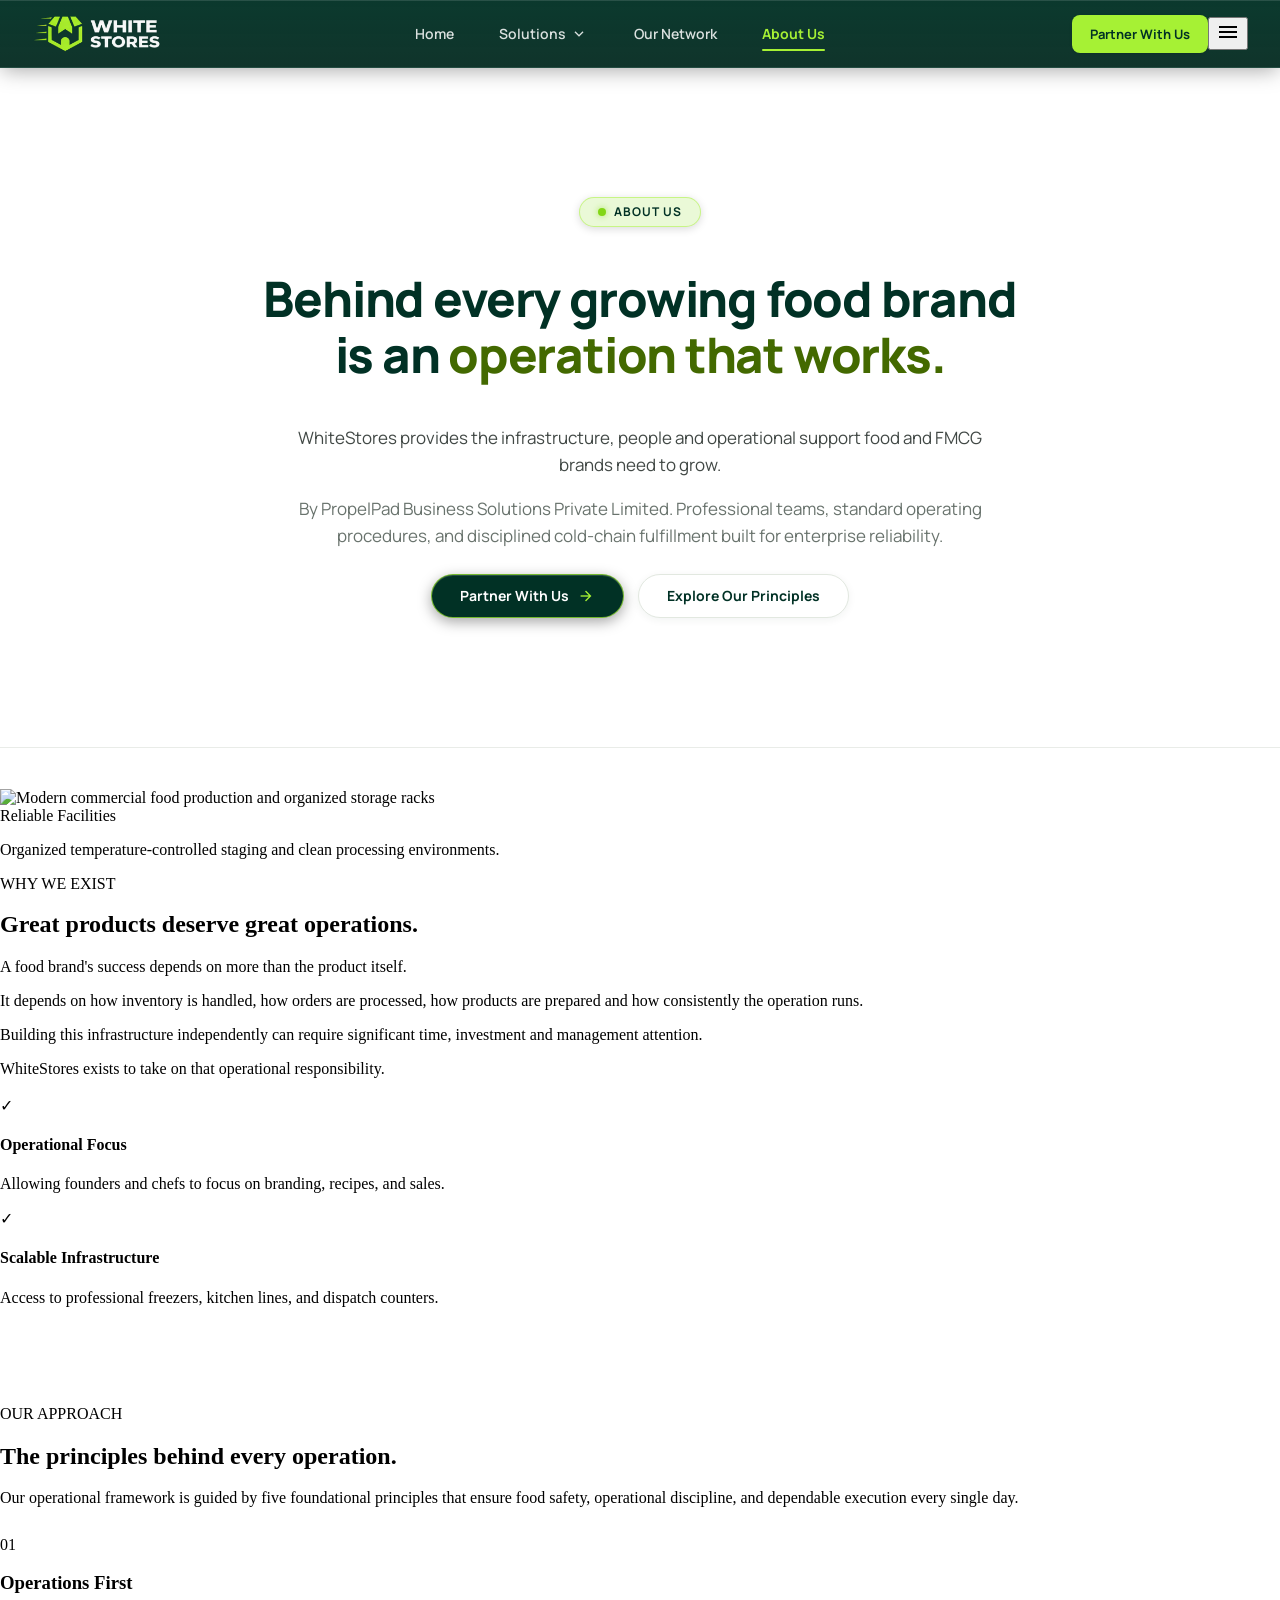
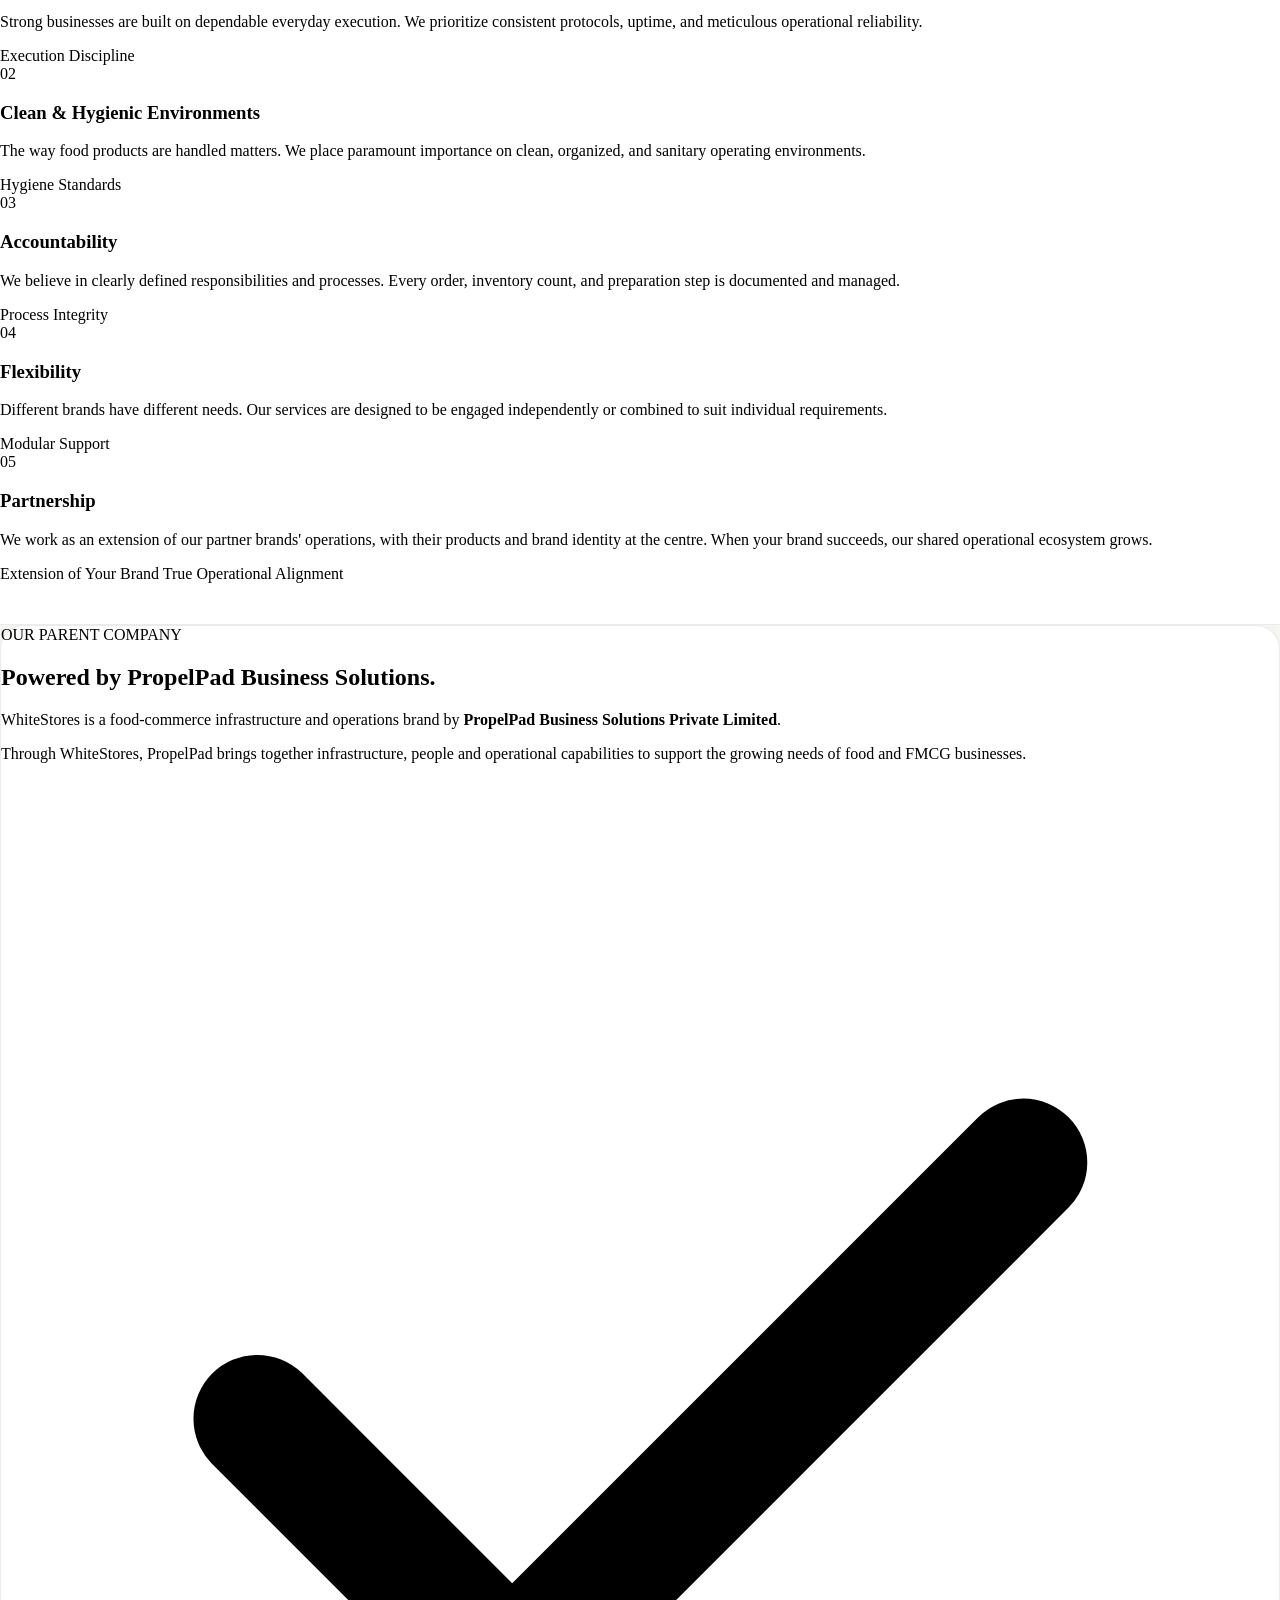
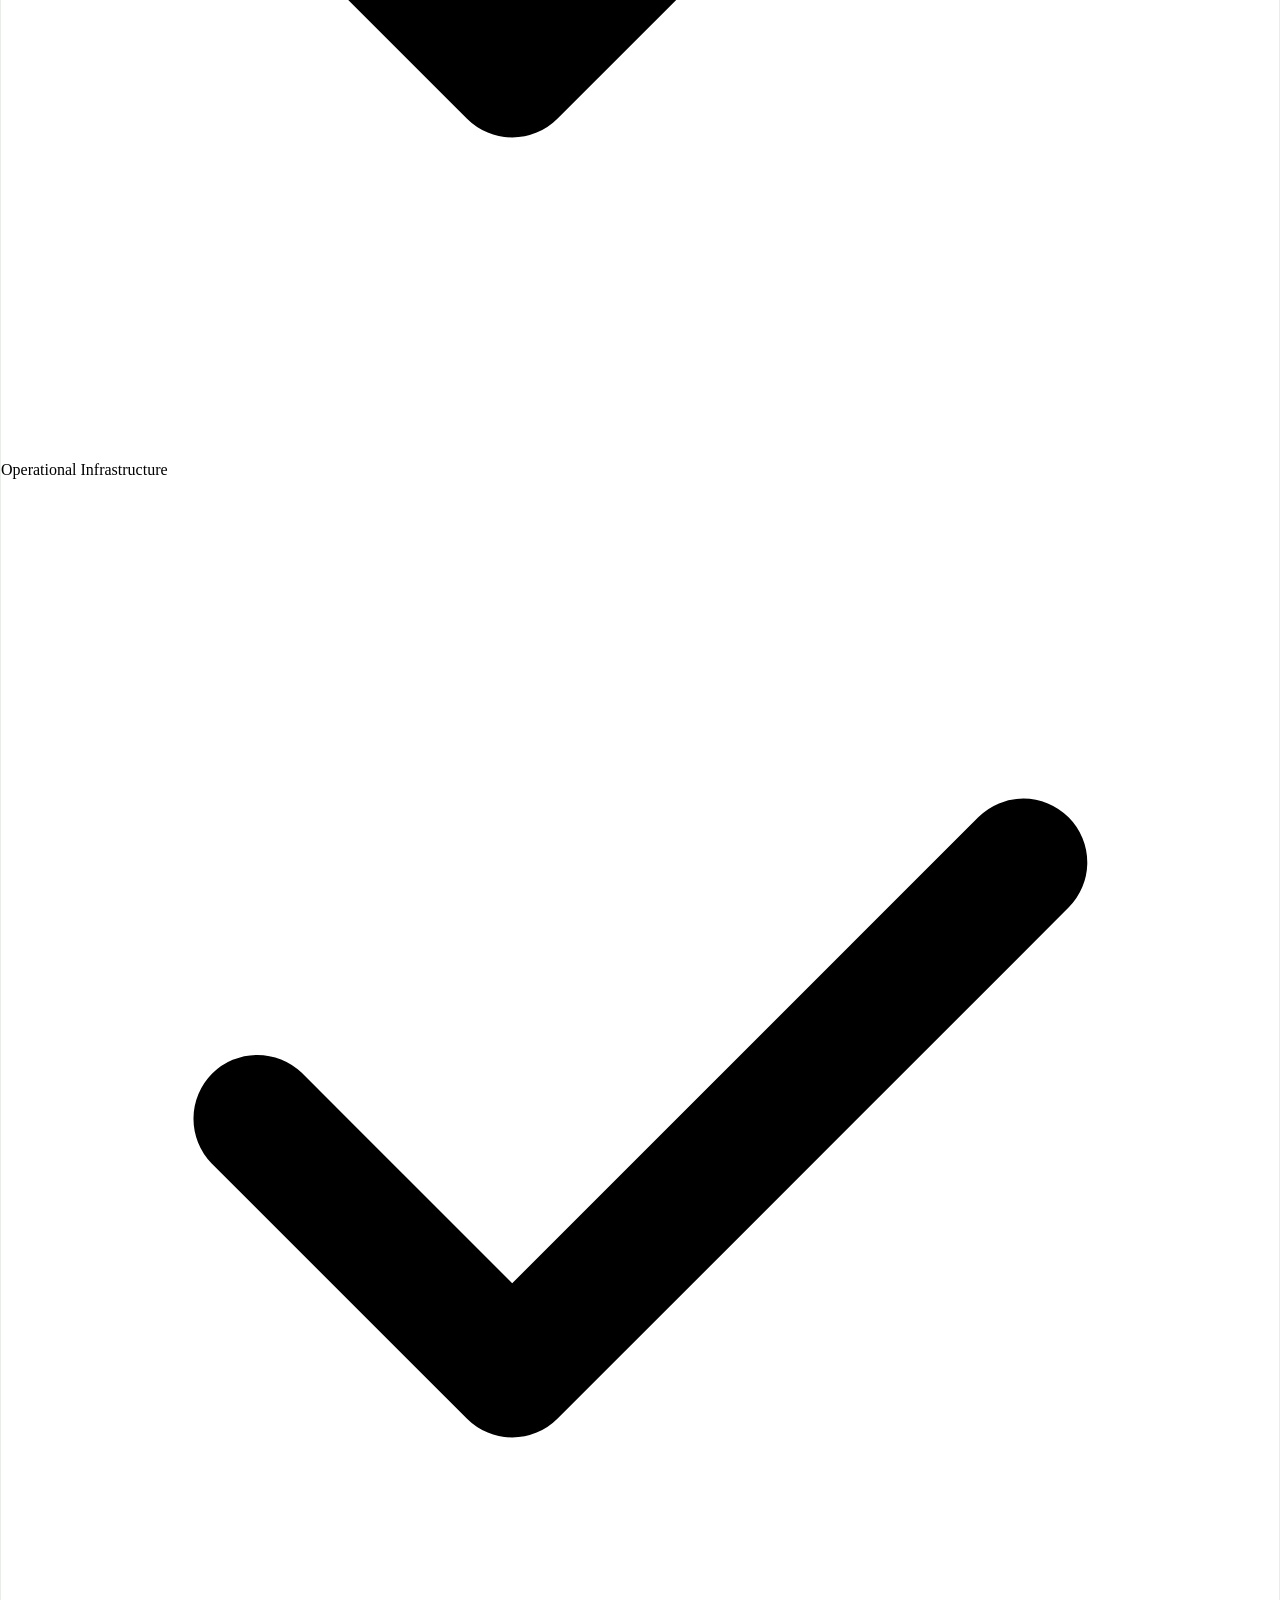
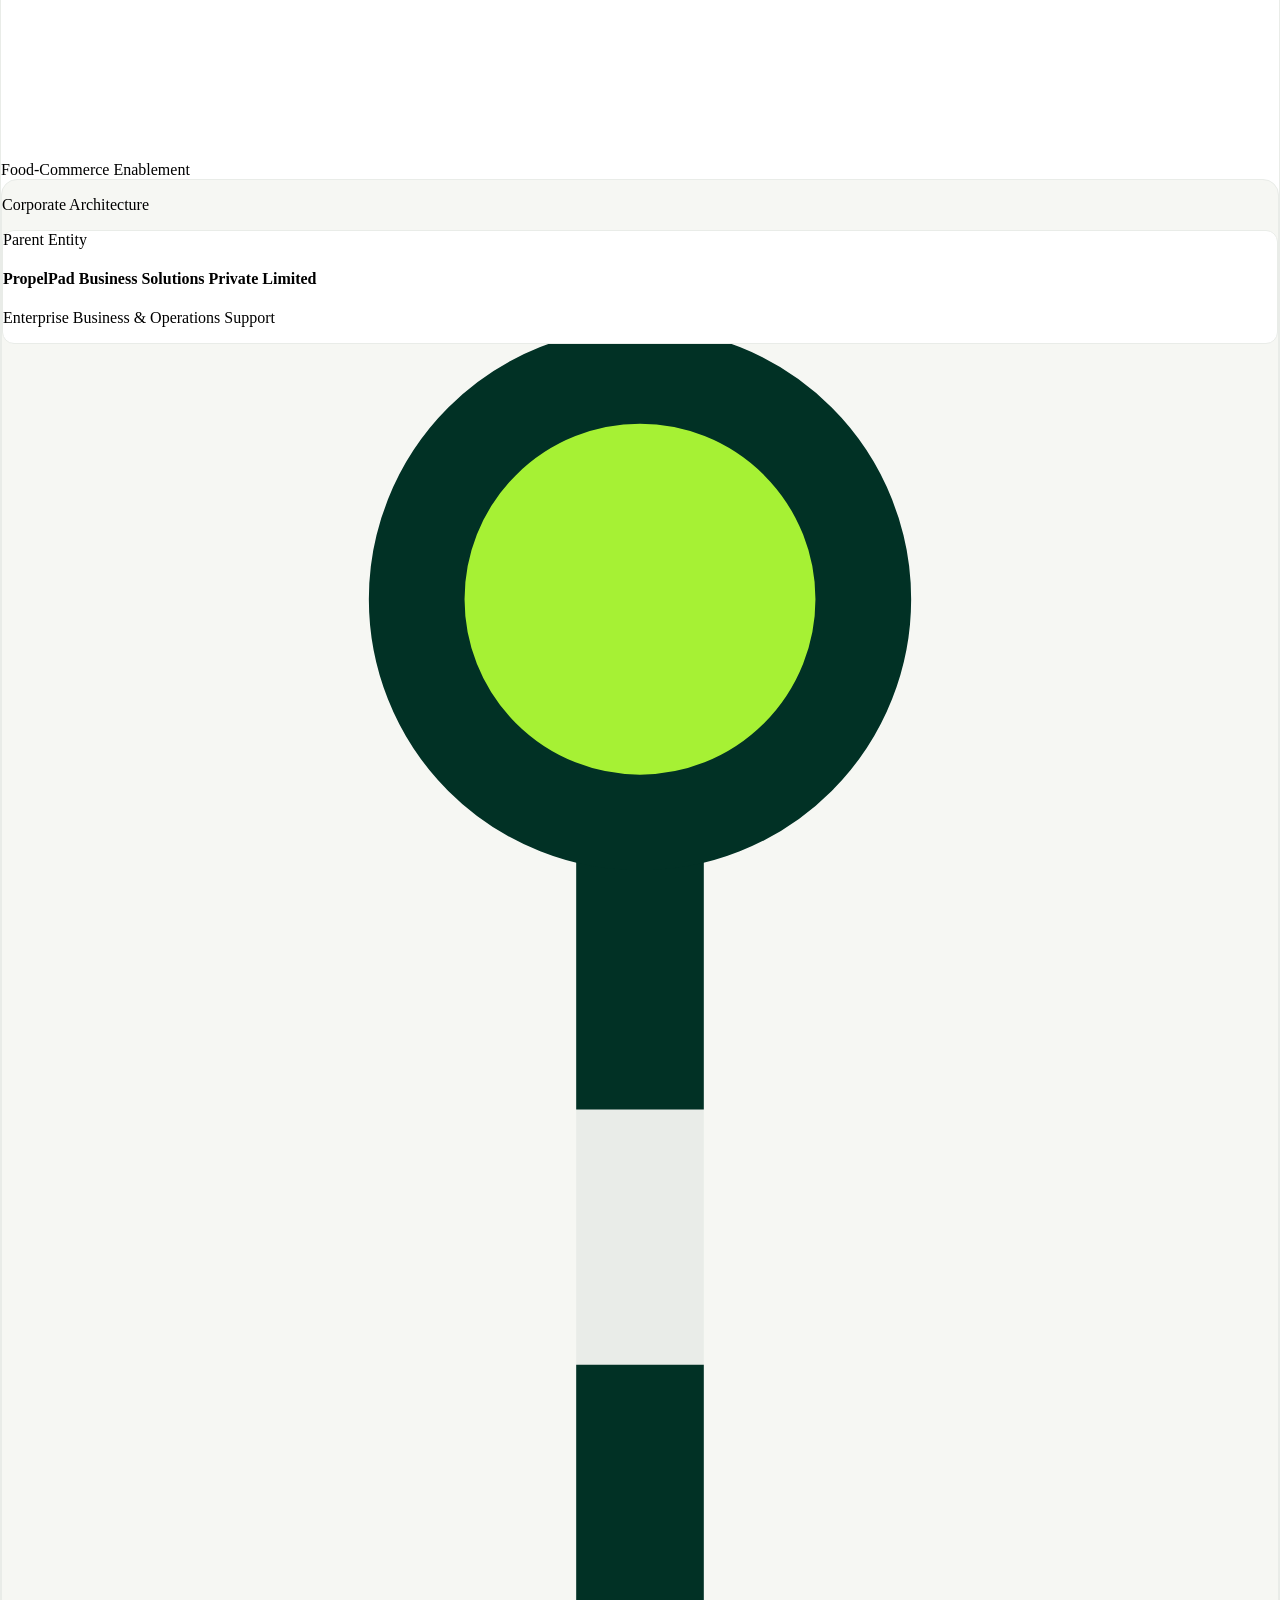
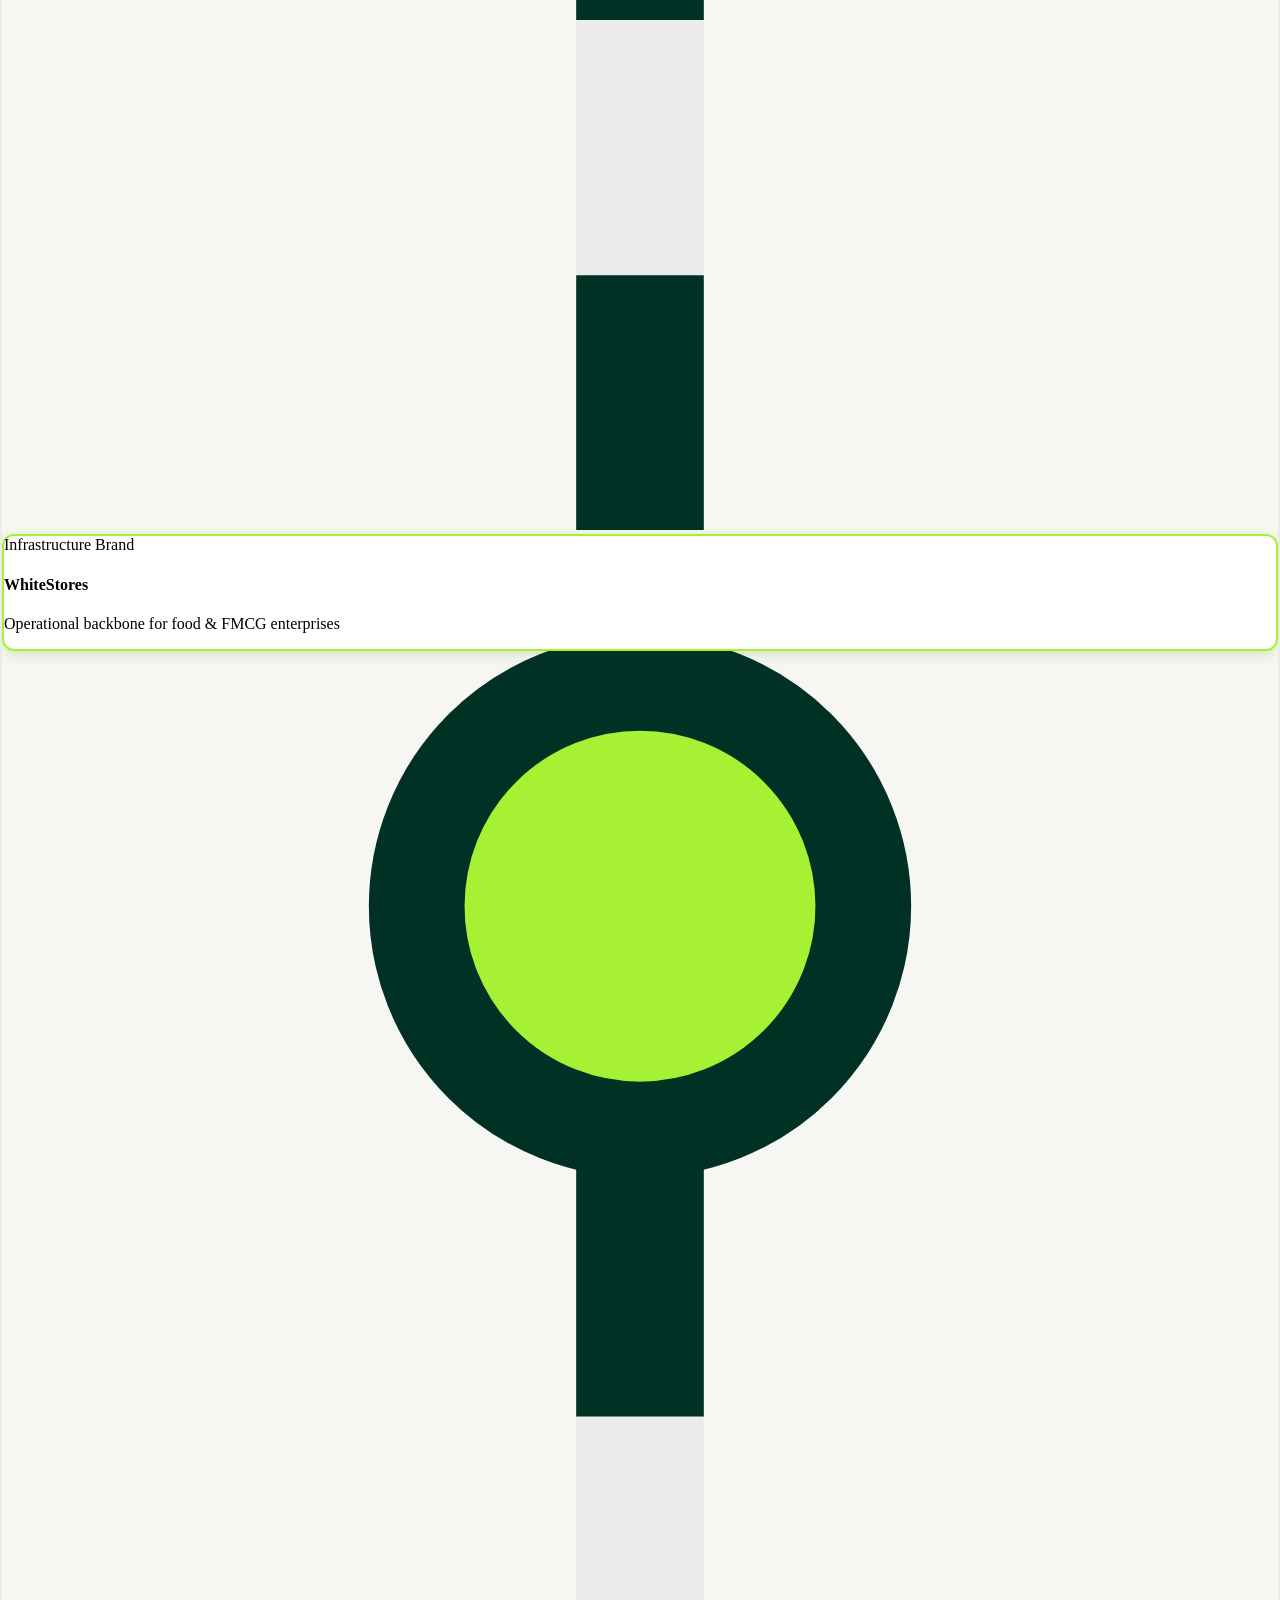
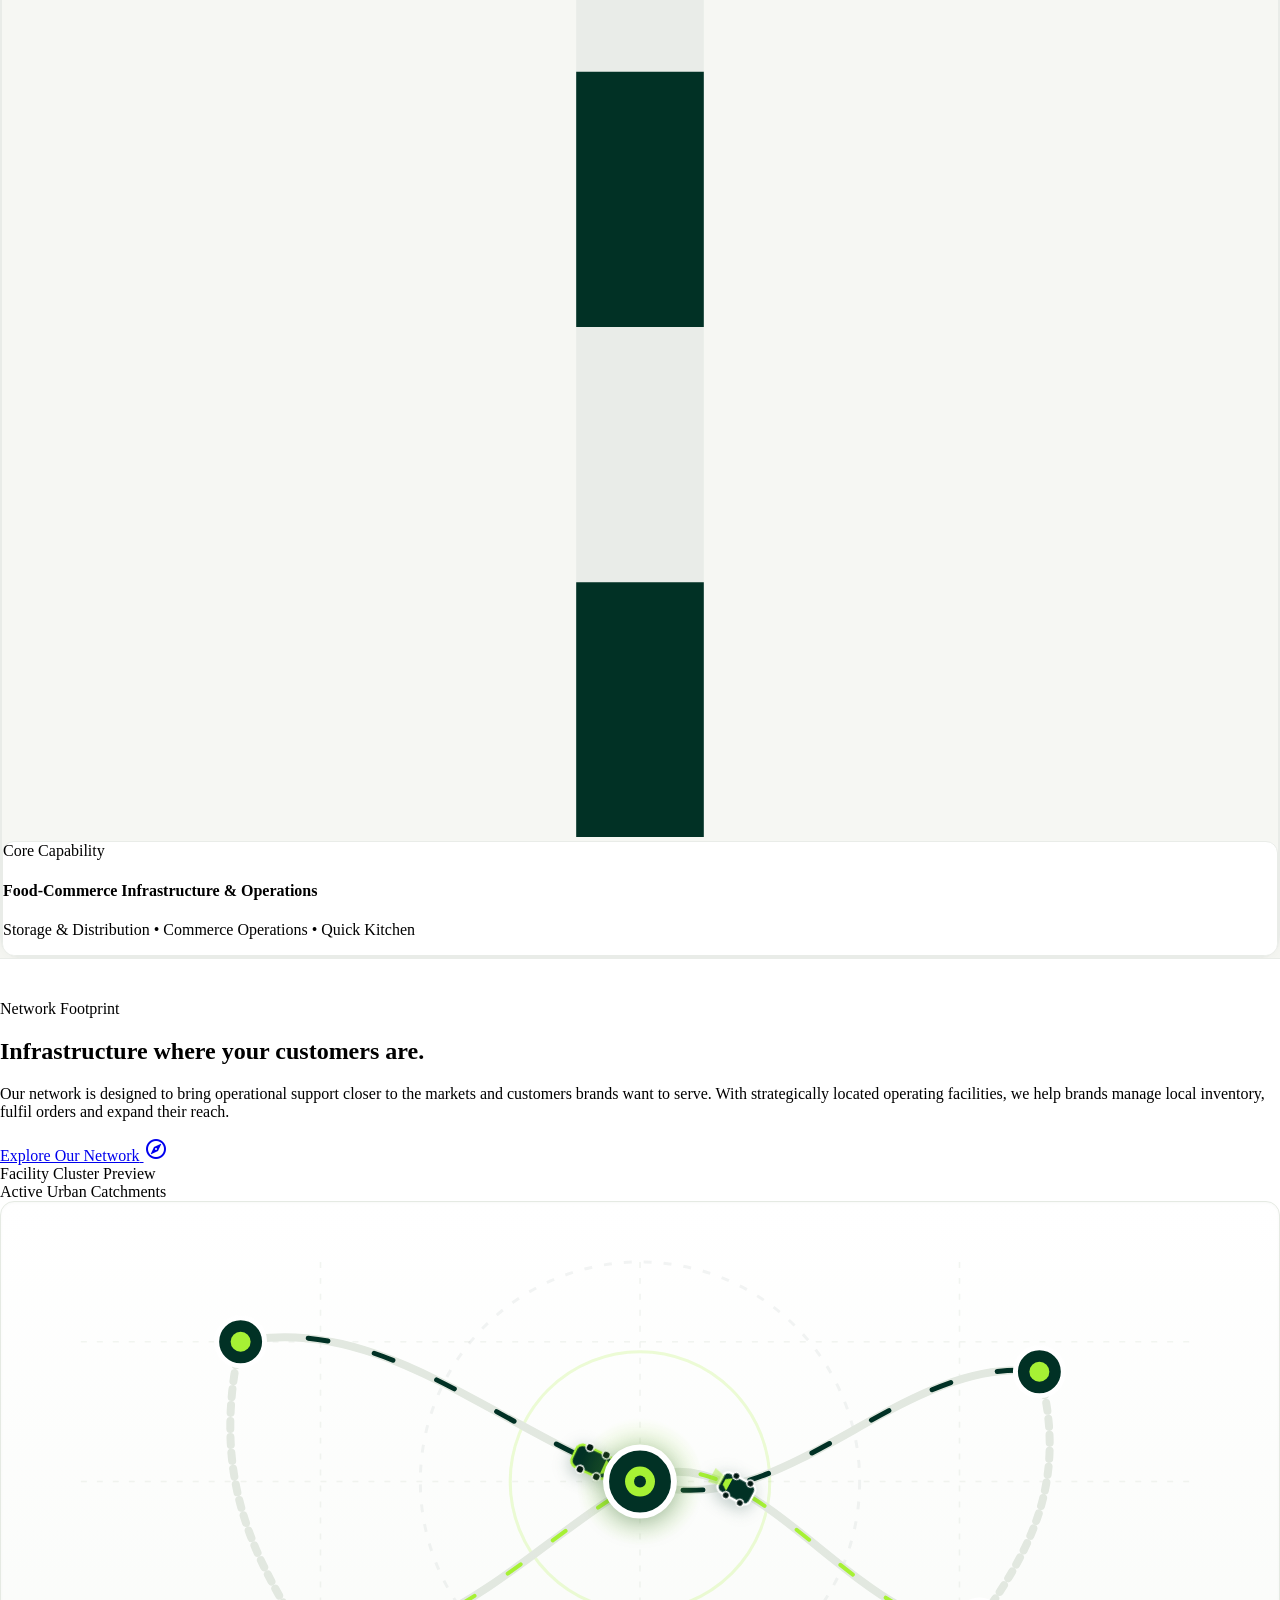
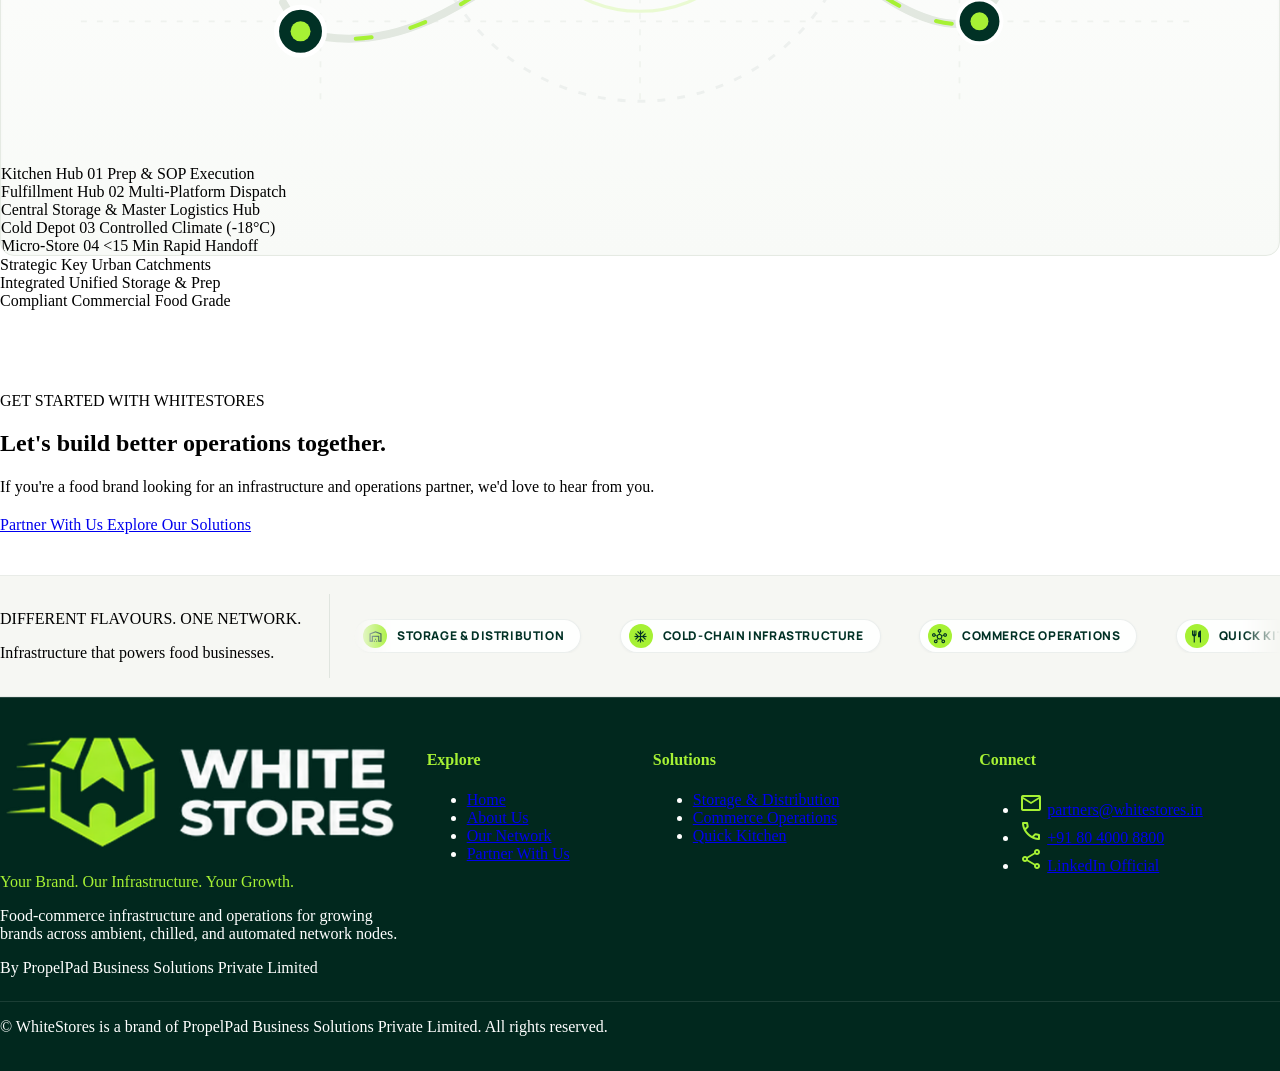
==== commit d7544834: "adding new files" ====
--- a/about-us.html
+++ b/about-us.html
@@ -381,7 +381,202 @@
 </div>
 </div>
 </section>
-<!-- 5. CLOSING CTA SECTION -->
+<!-- 5. SECTION – NETWORK FOOTPRINT -->
+<section class="bg-surface-alt py-space-3xl border-t border-border-subtle">
+<div class="max-w-[1280px] mx-auto px-margin md:px-margin-tablet lg:px-margin-desktop grid grid-cols-1 lg:grid-cols-12 gap-space-2xl items-center">
+<div class="lg:col-span-5 flex flex-col gap-space-lg">
+<div class="flex flex-col gap-space-xs">
+<span class="font-eyebrow text-eyebrow text-secondary uppercase tracking-widest">Network Footprint</span>
+<h2 class="font-headline-lg text-headline-lg text-brand-deep-green tracking-tight">
+            Infrastructure where your customers are.
+          </h2>
+</div>
+<p class="font-body-md text-body-md text-text-muted">
+          Our network is designed to bring operational support closer to the markets and customers brands want to serve. With strategically located operating facilities, we help brands manage local inventory, fulfil orders and expand their reach.
+        </p>
+<div class="pt-space-xs">
+<a class="inline-flex items-center gap-space-xs px-6 py-3.5 rounded-lg bg-brand-deep-green hover:bg-primary-container text-surface-canvas font-label-action text-label-action transition-colors shadow-sm" data-path="our-network" href="our-network.html">
+<span>Explore Our Network</span>
+<span class="material-symbols-outlined text-[20px]">explore</span>
+</a>
+</div>
+</div>
+<div class="lg:col-span-7">
+<div class="relative bg-surface-canvas rounded-2xl p-5 sm:p-7 border border-border-subtle shadow-sm flex flex-col gap-4 sm:gap-5">
+<div class="flex items-center justify-between border-b border-border-subtle pb-3 sm:pb-4">
+<div class="flex items-center gap-2.5">
+<div class="relative flex h-3 w-3">
+<span class="animate-ping absolute inline-flex h-full w-full rounded-full bg-accent-lime opacity-75"></span>
+<span class="relative inline-flex rounded-full h-3 w-3 bg-accent-lime"></span>
+</div>
+<span class="font-headline-sm text-xs sm:text-sm font-bold text-brand-deep-green uppercase tracking-wider">Facility Cluster Preview</span>
+</div>
+<div class="inline-flex items-center gap-1.5 px-2.5 py-1 rounded-full bg-[#013125]/5 border border-[#013125]/10 text-[11px] font-semibold text-brand-deep-green">
+<span class="w-1.5 h-1.5 rounded-full bg-[#013125]"></span>
+<span>Active Urban Catchments</span>
+</div>
+</div>
+<!-- Operational Network Architecture Illustration with Animated Delivery Flow -->
+<div class="ws-facility-canvas relative min-h-[300px] sm:min-h-[320px] p-2 sm:p-4 flex items-center justify-center">
+<svg class="w-full h-auto max-h-[310px] overflow-visible" viewBox="0 0 640 280" fill="none" xmlns="http://www.w3.org/2000/svg">
+<defs>
+<radialGradient id="hubAlphaGlow" cx="50%" cy="50%" r="50%">
+<stop offset="0%" stop-color="#A6F134" stop-opacity="0.35"/>
+<stop offset="100%" stop-color="#A6F134" stop-opacity="0"/>
+</radialGradient>
+</defs>
+<!-- Background Coordinate Grid & Radar Guidelines -->
+<g class="ws-grid-layer" opacity="0.45" stroke="#E2E8E0" stroke-width="0.8">
+<line x1="40" y1="70" x2="600" y2="70" stroke-dasharray="3 5"/>
+<line x1="40" y1="140" x2="600" y2="140" stroke-dasharray="3 5"/>
+<line x1="40" y1="210" x2="600" y2="210" stroke-dasharray="3 5"/>
+<line x1="160" y1="30" x2="160" y2="250" stroke-dasharray="3 5"/>
+<line x1="320" y1="30" x2="320" y2="250" stroke-dasharray="3 5"/>
+<line x1="480" y1="30" x2="480" y2="250" stroke-dasharray="3 5"/>
+</g>
+<!-- Central Hub Coverage Radar Rings -->
+<circle cx="320" cy="140" r="110" stroke="#013125" stroke-opacity="0.05" stroke-width="1.5" stroke-dasharray="4 6"/>
+<circle cx="320" cy="140" r="65" stroke="#A6F134" stroke-opacity="0.2" stroke-width="1.5"/>
+
+<!-- Interconnected Operational Routes -->
+<path id="routeNorthEast" class="ws-facility-route-base" d="M 120,70 C 190,55 250,115 320,140 C 390,165 450,75 520,85"/>
+<path class="ws-facility-flow-line" d="M 120,70 C 190,55 250,115 320,140 C 390,165 450,75 520,85"/>
+
+<path id="routeSouthSE" class="ws-facility-route-base" d="M 150,215 C 215,235 265,170 320,140 C 375,110 435,225 490,210"/>
+<path class="ws-facility-flow-line-lime" d="M 150,215 C 215,235 265,170 320,140 C 375,110 435,225 490,210"/>
+
+<!-- Perimeter Inter-Hub Feeders -->
+<path class="ws-facility-route-base" stroke-dasharray="4 4" d="M 120,70 C 105,135 125,175 150,215"/>
+<path class="ws-facility-route-base" stroke-dasharray="4 4" d="M 520,85 C 535,140 515,175 490,210"/>
+
+<!-- Animated Courier Delivery Vehicles -->
+<g class="ws-vehicle-marker">
+<rect x="-11" y="-6" width="20" height="12" rx="3.5" class="ws-vehicle-van-body"/>
+<path d="M5,-4 L8,-2 L8,2 L5,4 Z" class="ws-vehicle-van-cab"/>
+<circle cx="-5" cy="-6" r="2" class="ws-vehicle-wheel"/>
+<circle cx="4" cy="-6" r="2" class="ws-vehicle-wheel"/>
+<circle cx="-5" cy="6" r="2" class="ws-vehicle-wheel"/>
+<circle cx="4" cy="6" r="2" class="ws-vehicle-wheel"/>
+<polygon points="9,-3 16,-5 16,5 9,3" fill="rgba(166, 241, 52, 0.45)"/>
+<animateMotion dur="7s" repeatCount="indefinite" rotate="auto">
+<mpath href="#routeNorthEast"/>
+</animateMotion>
+</g>
+
+<g class="ws-vehicle-marker">
+<rect x="-10" y="-5.5" width="18" height="11" rx="3" fill="#013125" stroke="#FFFFFF" stroke-width="1.2"/>
+<path d="M-5,-3.5 L-8,-1.5 L-8,1.5 L-5,3.5 Z" fill="#A6F134"/>
+<circle cx="-4" cy="-5.5" r="1.8" class="ws-vehicle-wheel"/>
+<circle cx="4" cy="-5.5" r="1.8" class="ws-vehicle-wheel"/>
+<circle cx="-4" cy="5.5" r="1.8" class="ws-vehicle-wheel"/>
+<circle cx="4" cy="5.5" r="1.8" class="ws-vehicle-wheel"/>
+<polygon points="-9,-2.5 -15,-4 -15,4 -9,2.5" fill="rgba(166, 241, 52, 0.45)"/>
+<animateMotion dur="8.5s" repeatCount="indefinite" rotate="auto" keyPoints="1;0" keyTimes="0;1">
+<mpath href="#routeSouthSE"/>
+</animateMotion>
+</g>
+
+<!-- Facility Nodes -->
+<!-- Node 1: North Kitchen Hub -->
+<g transform="translate(120, 70)">
+<circle class="ws-facility-pulse-ring" cx="0" cy="0" r="10" fill="none" stroke="#013125" style="animation-delay: 0.6s"/>
+<circle cx="0" cy="0" r="12" fill="#013125" stroke="#FFFFFF" stroke-width="2.5"/>
+<circle cx="0" cy="0" r="5" fill="#A6F134"/>
+</g>
+
+<!-- Node 2: South Cold Depot -->
+<g transform="translate(150, 215)">
+<circle class="ws-facility-pulse-ring" cx="0" cy="0" r="10" fill="none" stroke="#013125" style="animation-delay: 1.4s"/>
+<circle cx="0" cy="0" r="12" fill="#013125" stroke="#FFFFFF" stroke-width="2.5"/>
+<circle cx="0" cy="0" r="5" fill="#A6F134"/>
+</g>
+
+<!-- Node 3: East Multi-Channel Fulfillment -->
+<g transform="translate(520, 85)">
+<circle class="ws-facility-pulse-ring" cx="0" cy="0" r="10" fill="none" stroke="#013125" style="animation-delay: 2.1s"/>
+<circle cx="0" cy="0" r="12" fill="#013125" stroke="#FFFFFF" stroke-width="2.5"/>
+<circle cx="0" cy="0" r="5" fill="#A6F134"/>
+</g>
+
+<!-- Node 4: SE Express Micro-Hub -->
+<g transform="translate(490, 210)">
+<circle class="ws-facility-pulse-ring" cx="0" cy="0" r="9" fill="none" stroke="#013125" style="animation-delay: 1.8s"/>
+<circle cx="0" cy="0" r="11" fill="#013125" stroke="#FFFFFF" stroke-width="2"/>
+<circle cx="0" cy="0" r="4.5" fill="#A6F134"/>
+</g>
+
+<!-- Central Primary Node: Hub Alpha -->
+<g transform="translate(320, 140)">
+<circle cx="0" cy="0" r="32" fill="url(#hubAlphaGlow)"/>
+<circle class="ws-facility-pulse-ring" cx="0" cy="0" r="14" fill="none" stroke="#A6F134" stroke-width="2.5"/>
+<circle cx="0" cy="0" r="17" fill="#013125" stroke="#FFFFFF" stroke-width="3" filter="drop-shadow(0 2px 6px rgba(1,49,37,0.35))"/>
+<circle cx="0" cy="0" r="7.5" fill="#A6F134"/>
+<circle cx="0" cy="0" r="3" fill="#013125"/>
+</g>
+</svg>
+
+<!-- Floating Status Badges -->
+<div class="absolute inset-0 p-3 sm:p-5 pointer-events-none flex flex-col justify-between">
+<div class="flex items-start justify-between">
+<div class="ws-facility-node-pill bg-white/95 backdrop-blur-md px-2.5 py-1 sm:px-3 sm:py-1.5 rounded-lg border border-[#E2E8E0] shadow-sm flex items-center gap-1.5">
+<span class="w-2 h-2 rounded-full bg-[#013125]"></span>
+<div>
+<span class="block text-[10px] sm:text-[11px] font-bold text-brand-deep-green leading-none">Kitchen Hub 01</span>
+<span class="text-[9px] text-text-muted leading-tight">Prep &amp; SOP Execution</span>
+</div>
+</div>
+<div class="ws-facility-node-pill bg-white/95 backdrop-blur-md px-2.5 py-1 sm:px-3 sm:py-1.5 rounded-lg border border-[#E2E8E0] shadow-sm flex items-center gap-1.5">
+<span class="w-2 h-2 rounded-full bg-[#013125]"></span>
+<div>
+<span class="block text-[10px] sm:text-[11px] font-bold text-brand-deep-green leading-none">Fulfillment Hub 02</span>
+<span class="text-[9px] text-text-muted leading-tight">Multi-Platform Dispatch</span>
+</div>
+</div>
+</div>
+<div class="self-center -mt-6">
+<div class="ws-facility-node-pill bg-[#013125] text-white px-3 py-1.5 rounded-full border border-accent-lime/40 shadow-md flex items-center gap-2">
+<span class="w-2 h-2 rounded-full bg-accent-lime animate-pulse"></span>
+<span class="text-[10px] sm:text-[11px] font-bold tracking-wide">Central Storage &amp; Master Logistics Hub</span>
+</div>
+</div>
+<div class="flex items-end justify-between">
+<div class="ws-facility-node-pill bg-white/95 backdrop-blur-md px-2.5 py-1 sm:px-3 sm:py-1.5 rounded-lg border border-[#E2E8E0] shadow-sm flex items-center gap-1.5">
+<span class="w-2 h-2 rounded-full bg-[#A6F134] border border-[#013125]"></span>
+<div>
+<span class="block text-[10px] sm:text-[11px] font-bold text-brand-deep-green leading-none">Cold Depot 03</span>
+<span class="text-[9px] text-text-muted leading-tight">Controlled Climate (-18°C)</span>
+</div>
+</div>
+<div class="ws-facility-node-pill bg-white/95 backdrop-blur-md px-2.5 py-1 sm:px-3 sm:py-1.5 rounded-lg border border-[#E2E8E0] shadow-sm flex items-center gap-1.5">
+<span class="w-2 h-2 rounded-full bg-[#A6F134] border border-[#013125]"></span>
+<div>
+<span class="block text-[10px] sm:text-[11px] font-bold text-brand-deep-green leading-none">Micro-Store 04</span>
+<span class="text-[9px] text-text-muted leading-tight">&lt;15 Min Rapid Handoff</span>
+</div>
+</div>
+</div>
+</div>
+</div>
+<div class="grid grid-cols-3 gap-space-md text-center pt-space-xs">
+<div>
+<span class="font-headline-sm text-xs sm:text-sm font-bold text-brand-deep-green block">Strategic</span>
+<span class="font-caption text-caption text-text-muted">Key Urban Catchments</span>
+</div>
+<div>
+<span class="font-headline-sm text-xs sm:text-sm font-bold text-brand-deep-green block">Integrated</span>
+<span class="font-caption text-caption text-text-muted">Unified Storage &amp; Prep</span>
+</div>
+<div>
+<span class="font-headline-sm text-xs sm:text-sm font-bold text-brand-deep-green block">Compliant</span>
+<span class="font-caption text-caption text-text-muted">Commercial Food Grade</span>
+</div>
+</div>
+</div>
+</div>
+</div>
+</section>
+
+<!-- 6. CLOSING CTA SECTION -->
 <section class="py-20 lg:py-24 bg-brand-deep text-brand-white border-t border-brand-deep">
 <div class="max-w-5xl mx-auto px-4 sm:px-6 lg:px-8 text-center space-y-8">
 <div class="inline-flex items-center gap-2 px-3.5 py-1.5 rounded-full text-xs font-extrabold tracking-wider uppercase bg-brand-white/10 text-brand-lime border border-brand-white/15">
--- a/css/style.css
+++ b/css/style.css
@@ -3137,33 +3137,179 @@
   box-shadow: 0 4px 12px rgba(1, 49, 37, 0.1);
 }
 
-/* 3. COMPACT PROPELPAD REFINEMENT FOR HOMEPAGE */
+/* 3. PREMIUM REALISTIC PROPELPAD OVERHAUL FOR HOMEPAGE */
 #propelpad.ws-propelpad-section {
-  background-color: #ffffff !important;
-  padding-top: clamp(1.5rem, 2.5vw, 2.25rem) !important;
-  padding-bottom: clamp(1.5rem, 2.5vw, 2.25rem) !important;
+  background-color: #FFFFFF !important;
+  padding-top: clamp(2rem, 3.5vw, 3rem) !important;
+  padding-bottom: clamp(2rem, 3.5vw, 3rem) !important;
+  position: relative;
+  overflow: hidden;
+  scroll-margin-top: 100px !important;
 }
 
 #propelpad .ws-propelpad-card {
-  background-color: #FAFAF8 !important;
-  border: 1px solid #E9ECE8 !important;
-  padding: clamp(1.25rem, 2.2vw, 1.85rem) !important;
-}
-
-#propelpad .ws-propelpad-card {
-  padding: clamp(1.25rem, 2.2vw, 1.85rem) !important;
-}
-
+  position: relative;
+  background: linear-gradient(145deg, #FFFFFF 0%, #FAFCF9 55%, #F4F8F4 100%) !important;
+  border: 1px solid rgba(1, 49, 37, 0.08) !important;
+  border-radius: 1.75rem !important;
+  box-shadow: 
+    0 24px 48px -12px rgba(1, 49, 37, 0.08),
+    0 4px 12px rgba(0, 0, 0, 0.02),
+    inset 0 1px 0 rgba(255, 255, 255, 0.95) !important;
+  padding: clamp(1.5rem, 2.8vw, 2.5rem) !important;
+  overflow: hidden;
+}
+
+/* Subtle ambient corner glow reflections */
+#propelpad .ws-propelpad-card::before {
+  content: '';
+  position: absolute;
+  top: -20%;
+  right: -10%;
+  width: 420px;
+  height: 420px;
+  background: radial-gradient(circle, rgba(166, 241, 52, 0.12) 0%, rgba(166, 241, 52, 0) 70%);
+  pointer-events: none;
+  z-index: 0;
+}
+
+#propelpad .ws-propelpad-card::after {
+  content: '';
+  position: absolute;
+  bottom: -20%;
+  left: -10%;
+  width: 360px;
+  height: 360px;
+  background: radial-gradient(circle, rgba(1, 49, 37, 0.04) 0%, rgba(1, 49, 37, 0) 70%);
+  pointer-events: none;
+  z-index: 0;
+}
+
+/* Glass-like Content Container (Left Side) */
+.ws-propel-desc-card {
+  background: rgba(255, 255, 255, 0.8) !important;
+  backdrop-filter: blur(12px) !important;
+  -webkit-backdrop-filter: blur(12px) !important;
+  border: 1px solid rgba(1, 49, 37, 0.08) !important;
+  box-shadow: 0 4px 16px -2px rgba(1, 49, 37, 0.04), inset 0 1px 0 #FFFFFF !important;
+  transition: transform 0.3s ease, box-shadow 0.3s ease;
+}
+
+.ws-propel-desc-card:hover {
+  box-shadow: 0 8px 24px -4px rgba(1, 49, 37, 0.07), inset 0 1px 0 #FFFFFF !important;
+}
+
+.ws-propel-meta-pill {
+  transition: transform 0.28s cubic-bezier(0.4, 0, 0.2, 1),
+              box-shadow 0.28s cubic-bezier(0.4, 0, 0.2, 1),
+              border-color 0.28s cubic-bezier(0.4, 0, 0.2, 1) !important;
+}
+
+.ws-propel-meta-pill:hover {
+  transform: translateY(-2px) !important;
+  box-shadow: 0 8px 18px -4px rgba(1, 49, 37, 0.08), inset 0 1px 0 #FFFFFF !important;
+}
+
+/* Enterprise Connected Flow (Right Side) */
 #propelpad .ws-propel-visual-box {
-  padding: clamp(1rem, 1.8vw, 1.35rem) !important;
-}
-
-#propelpad .ws-propel-node {
-  padding: 0.625rem 0.875rem !important;
-}
-
-#propelpad .ws-propel-node-active {
-  padding: 0.75rem 0.875rem !important;
+  background: linear-gradient(165deg, #FFFFFF 0%, #F8FAF7 45%, #F0F4EF 100%) !important;
+  border: 1px solid rgba(1, 49, 37, 0.1) !important;
+  border-radius: 1.5rem !important;
+  box-shadow: 
+    0 16px 36px -8px rgba(1, 49, 37, 0.08),
+    0 2px 6px rgba(0, 0, 0, 0.02),
+    inset 0 1px 0 #FFFFFF !important;
+  padding: clamp(1.15rem, 2vw, 1.6rem) !important;
+  position: relative;
+  overflow: hidden;
+}
+
+#propelpad .ws-propel-visual-box::before {
+  content: '';
+  position: absolute;
+  inset: 0;
+  background-image: radial-gradient(circle at 1px 1px, rgba(1, 49, 37, 0.05) 1px, transparent 0);
+  background-size: 20px 20px;
+  pointer-events: none;
+  opacity: 0.6;
+}
+
+/* 3D Flow Cards */
+.ws-flow-card {
+  position: relative;
+  z-index: 1;
+  transition: transform 0.3s cubic-bezier(0.4, 0, 0.2, 1),
+              box-shadow 0.3s cubic-bezier(0.4, 0, 0.2, 1),
+              border-color 0.3s cubic-bezier(0.4, 0, 0.2, 1) !important;
+}
+
+.ws-flow-card:hover {
+  transform: translateY(-2px) !important;
+  border-color: rgba(1, 49, 37, 0.25) !important;
+  box-shadow: 0 8px 20px -4px rgba(1, 49, 37, 0.1), inset 0 1px 0 #FFFFFF !important;
+}
+
+/* Operating Backbone (WhiteStores) - Centerpiece with Lime Glow */
+.ws-flow-card-backbone {
+  box-shadow: 
+    0 10px 28px -4px rgba(1, 49, 37, 0.12),
+    0 0 24px -2px rgba(166, 241, 52, 0.38),
+    inset 0 1px 0 rgba(255, 255, 255, 0.95) !important;
+  animation: wsBackboneBreathing 3.5s ease-in-out infinite;
+}
+
+.ws-flow-card-backbone:hover {
+  transform: scale(1.015) translateY(-2px) !important;
+  box-shadow: 
+    0 14px 34px -4px rgba(1, 49, 37, 0.16),
+    0 0 32px 2px rgba(166, 241, 52, 0.55),
+    inset 0 1px 0 #FFFFFF !important;
+}
+
+@keyframes wsBackboneBreathing {
+  0%, 100% {
+    box-shadow: 
+      0 10px 28px -4px rgba(1, 49, 37, 0.12),
+      0 0 20px -2px rgba(166, 241, 52, 0.32),
+      inset 0 1px 0 rgba(255, 255, 255, 0.95);
+  }
+  50% {
+    box-shadow: 
+      0 12px 32px -4px rgba(1, 49, 37, 0.15),
+      0 0 30px 4px rgba(166, 241, 52, 0.52),
+      inset 0 1px 0 rgba(255, 255, 255, 0.95);
+  }
+}
+
+/* Continuous Moving Light Particle Pulse along Connectors */
+.ws-propel-pulse-particle {
+  animation: wsConnectorPulseTravel 2s ease-in-out infinite;
+  transform-origin: center;
+}
+
+@keyframes wsConnectorPulseTravel {
+  0% {
+    cy: 2;
+    opacity: 0;
+    transform: scale(0.7);
+  }
+  15% {
+    opacity: 1;
+    transform: scale(1);
+  }
+  85% {
+    opacity: 1;
+    transform: scale(1);
+  }
+  100% {
+    cy: 30;
+    opacity: 0;
+    transform: scale(0.7);
+  }
+}
+
+.ws-connector-2 .ws-propel-pulse-particle {
+  animation-delay: 1s;
 }
 
 /* Smooth connector line animation */
@@ -3183,7 +3329,9 @@
   .ws-facility-pulse-ring,
   .ws-propel-route-line-smooth,
   .ws-propel-route-line,
-  .ws-propel-pulse-dot {
+  .ws-propel-pulse-dot,
+  .ws-flow-card-backbone,
+  .ws-propel-pulse-particle {
     animation: none !important;
   }
 }
@@ -3264,6 +3412,14 @@
   box-shadow: 0 4px 14px rgba(1, 49, 37, 0.12) !important;
 }
 
+/* Partner With Us: Onboarding text & badge visibility on snow-white hero */
+.ws-hero-partner .ws-partner-onboarding-badge {
+  color: #013125 !important;
+}
+.ws-hero-partner .ws-partner-onboarding-badge span {
+  color: inherit;
+}
+
 
 /* ==========================================================================
    OUR NETWORK: COHESIVE CAPABILITIES SECTION REFINEMENT
@@ -3403,3 +3559,418 @@
     line-height: 1.45 !important;
   }
 }
+
+
+/* ==========================================================================
+   HOMEPAGE: THREE FEATURE CARDS ALIGNMENT REFINEMENT (SECTION 4B)
+   - Uniform header height (40px) and synchronized badge height (28px)
+   - Prevents multi-line wrapping on Card 01 badge with whitespace-nowrap
+   - Equalized heading min-height for uniform description paragraph baseline
+   ========================================================================== */
+.ws-feature-card {
+  display: flex !important;
+  flex-direction: column !important;
+  justify-content: flex-start !important;
+  height: 100% !important;
+}
+
+.ws-feature-card .ws-card-header {
+  display: flex !important;
+  align-items: center !important;
+  justify-content: space-between !important;
+  gap: 0.625rem !important;
+  min-height: 2.5rem !important;
+  width: 100% !important;
+}
+
+.ws-feature-card .ws-card-badge {
+  display: inline-flex !important;
+  align-items: center !important;
+  justify-content: center !important;
+  height: 1.75rem !important;
+  padding: 0 0.625rem !important;
+  font-size: 0.65rem !important;
+  letter-spacing: 0.025em !important;
+  font-weight: 700 !important;
+  text-transform: uppercase !important;
+  white-space: nowrap !important;
+  border-radius: 9999px !important;
+  flex-shrink: 0 !important;
+  line-height: 1 !important;
+}
+
+@media (min-width: 1024px) {
+  .ws-feature-card .ws-card-badge {
+    font-size: 0.6875rem !important;
+    letter-spacing: 0.035em !important;
+  }
+}
+
+.ws-feature-card .ws-card-body {
+  display: flex !important;
+  flex-direction: column !important;
+  flex-grow: 1 !important;
+  margin-top: 0.875rem !important;
+}
+
+@media (min-width: 768px) {
+  .ws-feature-card .ws-card-heading {
+    min-height: 3rem !important;
+    display: flex !important;
+    align-items: flex-start !important;
+  }
+}
+
+.ws-feature-card .ws-card-desc {
+  margin: 0 !important;
+  line-height: 1.6 !important;
+}
+
+
+/* ==========================================================================
+   THREE TARGET PAGES HERO: TYPOGRAPHY REFINEMENT
+   - quick-kitchen.html (.ws-hero-kitchen)
+   - our-network.html (.ws-hero-network)
+   - partner-with-us.html (.ws-hero-partner)
+   - Targets: H1 48px, Primary desc 19px, Secondary subtext 17px
+   - Scaled proportionally ~10-15% while preserving fluid responsive behavior
+   - H1 line-height: ~1.12, Paragraph line-height: ~1.5
+   - Single-viewport fit guaranteed without introducing vertical scrolling
+   ========================================================================== */
+@media (min-width: 1024px) {
+  .ws-hero-kitchen .ws-hero-title,
+  .ws-hero-kitchen h1,
+  .ws-hero-network .ws-hero-title,
+  .ws-hero-network h1,
+  .ws-hero-partner .ws-hero-title,
+  .ws-hero-partner h1,
+  .ws-hero-enhanced-typo .ws-hero-title,
+  .ws-hero-enhanced-typo h1 {
+    font-size: clamp(2.4rem, 2.75vw + 0.5rem, 3rem) !important;
+    line-height: 1.12 !important;
+    letter-spacing: -0.025em !important;
+    max-width: 860px !important;
+    margin-left: auto !important;
+    margin-right: auto !important;
+    text-align: center !important;
+  }
+
+  .ws-hero-kitchen .ws-hero-desc,
+  .ws-hero-kitchen p.ws-hero-desc,
+  .ws-hero-network .ws-hero-desc,
+  .ws-hero-network p.ws-hero-desc,
+  .ws-hero-partner .ws-hero-desc,
+  .ws-hero-partner p.ws-hero-desc,
+  .ws-hero-enhanced-typo .ws-hero-desc,
+  .ws-hero-enhanced-typo p.ws-hero-desc {
+    font-size: clamp(1.0625rem, 0.35vw + 0.85rem, 1.1875rem) !important;
+    line-height: 1.5 !important;
+    max-width: 800px !important;
+    margin-left: auto !important;
+    margin-right: auto !important;
+    text-align: center !important;
+  }
+
+  .ws-hero-kitchen .ws-hero-subtext,
+  .ws-hero-kitchen p.ws-hero-subtext,
+  .ws-hero-network .ws-hero-subtext,
+  .ws-hero-network p.ws-hero-subtext,
+  .ws-hero-partner .ws-hero-subtext,
+  .ws-hero-partner p.ws-hero-subtext,
+  .ws-hero-enhanced-typo .ws-hero-subtext,
+  .ws-hero-enhanced-typo p.ws-hero-subtext {
+    font-size: clamp(0.9375rem, 0.25vw + 0.8rem, 1.0625rem) !important;
+    line-height: 1.5 !important;
+    max-width: 740px !important;
+    margin-left: auto !important;
+    margin-right: auto !important;
+    text-align: center !important;
+  }
+}
+
+@media (min-width: 640px) and (max-width: 1023px) {
+  .ws-hero-kitchen .ws-hero-title,
+  .ws-hero-kitchen h1,
+  .ws-hero-network .ws-hero-title,
+  .ws-hero-network h1,
+  .ws-hero-partner .ws-hero-title,
+  .ws-hero-partner h1,
+  .ws-hero-enhanced-typo .ws-hero-title,
+  .ws-hero-enhanced-typo h1 {
+    font-size: clamp(1.85rem, 3.8vw, 2.35rem) !important;
+    line-height: 1.14 !important;
+  }
+
+  .ws-hero-kitchen .ws-hero-desc,
+  .ws-hero-kitchen p.ws-hero-desc,
+  .ws-hero-network .ws-hero-desc,
+  .ws-hero-network p.ws-hero-desc,
+  .ws-hero-partner .ws-hero-desc,
+  .ws-hero-partner p.ws-hero-desc,
+  .ws-hero-enhanced-typo .ws-hero-desc,
+  .ws-hero-enhanced-typo p.ws-hero-desc {
+    font-size: clamp(0.95rem, 1.5vw, 1.0625rem) !important;
+    line-height: 1.5 !important;
+  }
+
+  .ws-hero-kitchen .ws-hero-subtext,
+  .ws-hero-kitchen p.ws-hero-subtext,
+  .ws-hero-network .ws-hero-subtext,
+  .ws-hero-network p.ws-hero-subtext,
+  .ws-hero-partner .ws-hero-subtext,
+  .ws-hero-partner p.ws-hero-subtext,
+  .ws-hero-enhanced-typo .ws-hero-subtext,
+  .ws-hero-enhanced-typo p.ws-hero-subtext {
+    font-size: clamp(0.85rem, 1.2vw, 0.9375rem) !important;
+    line-height: 1.48 !important;
+  }
+}
+
+@media (max-width: 639px) {
+  .ws-hero-kitchen .ws-hero-title,
+  .ws-hero-kitchen h1,
+  .ws-hero-network .ws-hero-title,
+  .ws-hero-network h1,
+  .ws-hero-partner .ws-hero-title,
+  .ws-hero-partner h1,
+  .ws-hero-enhanced-typo .ws-hero-title,
+  .ws-hero-enhanced-typo h1 {
+    font-size: clamp(1.65rem, 5.5vw, 2.05rem) !important;
+    line-height: 1.15 !important;
+  }
+
+  .ws-hero-kitchen .ws-hero-desc,
+  .ws-hero-kitchen p.ws-hero-desc,
+  .ws-hero-network .ws-hero-desc,
+  .ws-hero-network p.ws-hero-desc,
+  .ws-hero-partner .ws-hero-desc,
+  .ws-hero-partner p.ws-hero-desc,
+  .ws-hero-enhanced-typo .ws-hero-desc,
+  .ws-hero-enhanced-typo p.ws-hero-desc {
+    font-size: 0.9375rem !important;
+    line-height: 1.5 !important;
+  }
+
+  .ws-hero-kitchen .ws-hero-subtext,
+  .ws-hero-kitchen p.ws-hero-subtext,
+  .ws-hero-network .ws-hero-subtext,
+  .ws-hero-network p.ws-hero-subtext,
+  .ws-hero-partner .ws-hero-subtext,
+  .ws-hero-partner p.ws-hero-subtext,
+  .ws-hero-enhanced-typo .ws-hero-subtext,
+  .ws-hero-enhanced-typo p.ws-hero-subtext {
+    font-size: 0.84375rem !important;
+    line-height: 1.45 !important;
+  }
+}
+
+
+/* ==========================================================================
+   HOMEPAGE: UNIFIED COMMERCE LAYER SECTION (index.html ONLY)
+   - Continuous moving-path animation for dotted routes
+   - Refined 3D depth, soft shadows, and individual quadrant hover glow
+   - Smooth transition between operational segments
+   ========================================================================== */
+/* ==========================================================================
+   UNIFIED COMMERCE LAYER SECTION: SINGLE VIEWPORT FIT (DESKTOP & MOBILE)
+   - Ensures the full section (header, channels, diagram, and output panel)
+     fits completely within one viewport without requiring scrolling.
+   ========================================================================== */
+.ws-unified-commerce-section {
+  background-color: #FFFFFF !important;
+  position: relative;
+  box-sizing: border-box;
+  display: flex;
+  flex-direction: column;
+  justify-content: center;
+}
+
+@media (min-width: 1024px) {
+  .ws-unified-commerce-section {
+    min-height: clamp(480px, calc(100vh - var(--ws-nav-height, 4.25rem)), 680px);
+    min-height: clamp(480px, calc(100dvh - var(--ws-nav-height, 4.25rem)), 680px);
+    padding-top: clamp(0.75rem, 1.8vh, 1.5rem) !important;
+    padding-bottom: clamp(0.75rem, 1.8vh, 1.5rem) !important;
+  }
+}
+
+@media (max-width: 1023px) {
+  .ws-unified-commerce-section {
+    min-height: auto;
+    padding-top: clamp(0.75rem, 2vh, 1.25rem) !important;
+    padding-bottom: clamp(0.75rem, 2vh, 1.25rem) !important;
+  }
+}
+
+@keyframes wsFlowDash {
+  to {
+    stroke-dashoffset: -20;
+  }
+}
+
+.ws-unified-commerce-section .ws-flow-route {
+  stroke-dasharray: 5 5;
+  animation: wsFlowDash 1.2s linear infinite;
+}
+
+.ws-unified-commerce-section .ws-quad-segment {
+  transition: transform 0.35s cubic-bezier(0.4, 0, 0.2, 1),
+              filter 0.35s cubic-bezier(0.4, 0, 0.2, 1),
+              opacity 0.25s ease;
+  cursor: pointer;
+  transform-origin: 310px 190px;
+}
+
+.ws-unified-commerce-section .ws-quad-segment:hover {
+  transform: scale(1.025);
+  filter: drop-shadow(0 10px 22px var(--glow-color));
+  opacity: 0.96;
+}
+
+.ws-unified-commerce-section .ws-quad-order {
+  --glow-color: rgba(22, 91, 83, 0.65);
+}
+
+.ws-unified-commerce-section .ws-quad-stock {
+  --glow-color: rgba(226, 125, 96, 0.65);
+}
+
+.ws-unified-commerce-section .ws-quad-reports {
+  --glow-color: rgba(244, 162, 97, 0.65);
+}
+
+.ws-unified-commerce-section .ws-quad-menu {
+  --glow-color: rgba(42, 157, 143, 0.65);
+}
+
+@media (prefers-reduced-motion: reduce) {
+  .ws-unified-commerce-section .ws-flow-route {
+    animation: none !important;
+  }
+}
+
+
+/* ==========================================================================
+   BRAND FAMILY SECTION: HOMEPAGE & OUR NETWORK (UNIFIED DESIGN)
+   - 13 Company logos in responsive rows with elegant lime-green hover glow
+   - Pure white background, subtle border, smooth hover elevation
+   ========================================================================== */
+.ws-brand-family-section {
+  background-color: #FFFFFF !important;
+  position: relative;
+}
+
+.ws-brand-card {
+  background-color: #FFFFFF !important;
+  border: 1px solid #E9ECE8 !important;
+  border-radius: 1rem !important;
+  box-shadow: 0 2px 8px rgba(1, 49, 37, 0.04) !important;
+  transition: transform 0.28s cubic-bezier(0.4, 0, 0.2, 1),
+              box-shadow 0.28s cubic-bezier(0.4, 0, 0.2, 1),
+              border-color 0.28s cubic-bezier(0.4, 0, 0.2, 1) !important;
+}
+
+.ws-brand-card:hover {
+  transform: translateY(-4px) !important;
+  border-color: #A6F134 !important;
+  box-shadow: 0 10px 24px -4px rgba(1, 49, 37, 0.1),
+              0 0 16px 2px rgba(166, 241, 52, 0.35) !important;
+}
+
+.ws-brand-card .ws-brand-logo-img {
+  max-width: 88% !important;
+  max-height: 84% !important;
+  object-fit: contain !important;
+  image-rendering: -webkit-optimize-contrast !important;
+  image-rendering: crisp-edges !important;
+  filter: contrast(1.02) !important;
+  transition: transform 0.28s ease !important;
+  user-select: none !important;
+  -webkit-user-drag: none !important;
+}
+
+.ws-brand-card:hover .ws-brand-logo-img {
+  transform: scale(1.05) !important;
+}
+
+@media (prefers-reduced-motion: reduce) {
+  .ws-brand-card {
+    transition: none !important;
+    transform: none !important;
+  }
+  .ws-brand-card:hover {
+    transform: none !important;
+  }
+}
+
+/* ==========================================================================
+   WS LIVE FACILITY FEED SECTION - Single Viewport Fit & Styling
+   ========================================================================== */
+.ws-facility-feed-section {
+  width: 100%;
+  box-sizing: border-box;
+  background-color: #ffffff;
+  /* Single Viewport Clamping: guaranteed complete visibility on 1 screen */
+  min-height: clamp(460px, calc(100vh - var(--ws-nav-height, 4.25rem)), 680px);
+  min-height: clamp(460px, calc(100dvh - var(--ws-nav-height, 4.25rem)), 680px);
+  max-height: calc(100vh - var(--ws-nav-height, 4.25rem));
+  display: flex;
+  flex-direction: column;
+  justify-content: center;
+  padding-top: clamp(0.75rem, 2vh, 1.5rem) !important;
+  padding-bottom: clamp(0.75rem, 2vh, 1.5rem) !important;
+  overflow: hidden;
+}
+
+.ws-facility-serif-heading {
+  font-family: 'Newsreader', 'Playfair Display', Georgia, serif;
+  font-feature-settings: 'lnum' 1, 'kern' 1;
+}
+
+.ws-facility-photo {
+  image-rendering: -webkit-optimize-contrast !important;
+  image-rendering: crisp-edges !important;
+  backface-visibility: hidden;
+  transform: translateZ(0);
+}
+
+.ws-facility-image-wrapper {
+  box-shadow: 0 4px 16px -2px rgba(1, 49, 37, 0.08);
+}
+
+.ws-fac-dot {
+  cursor: pointer;
+}
+
+.ws-fac-dot-active {
+  width: 1.25rem !important;
+  background-color: #013125 !important;
+}
+
+.ws-facility-badge {
+  transition: all 0.2s ease;
+}
+
+.ws-facility-badge:hover {
+  border-color: #013125;
+  background-color: #ffffff;
+  box-shadow: 0 2px 6px rgba(1, 49, 37, 0.06);
+}
+
+@media (max-width: 1023px) {
+  .ws-facility-feed-section {
+    min-height: clamp(420px, calc(100vh - var(--ws-nav-height, 4.25rem)), 640px);
+    min-height: clamp(420px, calc(100dvh - var(--ws-nav-height, 4.25rem)), 640px);
+    max-height: none;
+    padding-top: 1rem !important;
+    padding-bottom: 1rem !important;
+  }
+}
+
+@media (max-height: 720px) {
+  .ws-facility-feed-section {
+    padding-top: 0.5rem !important;
+    padding-bottom: 0.5rem !important;
+  }
+}
+
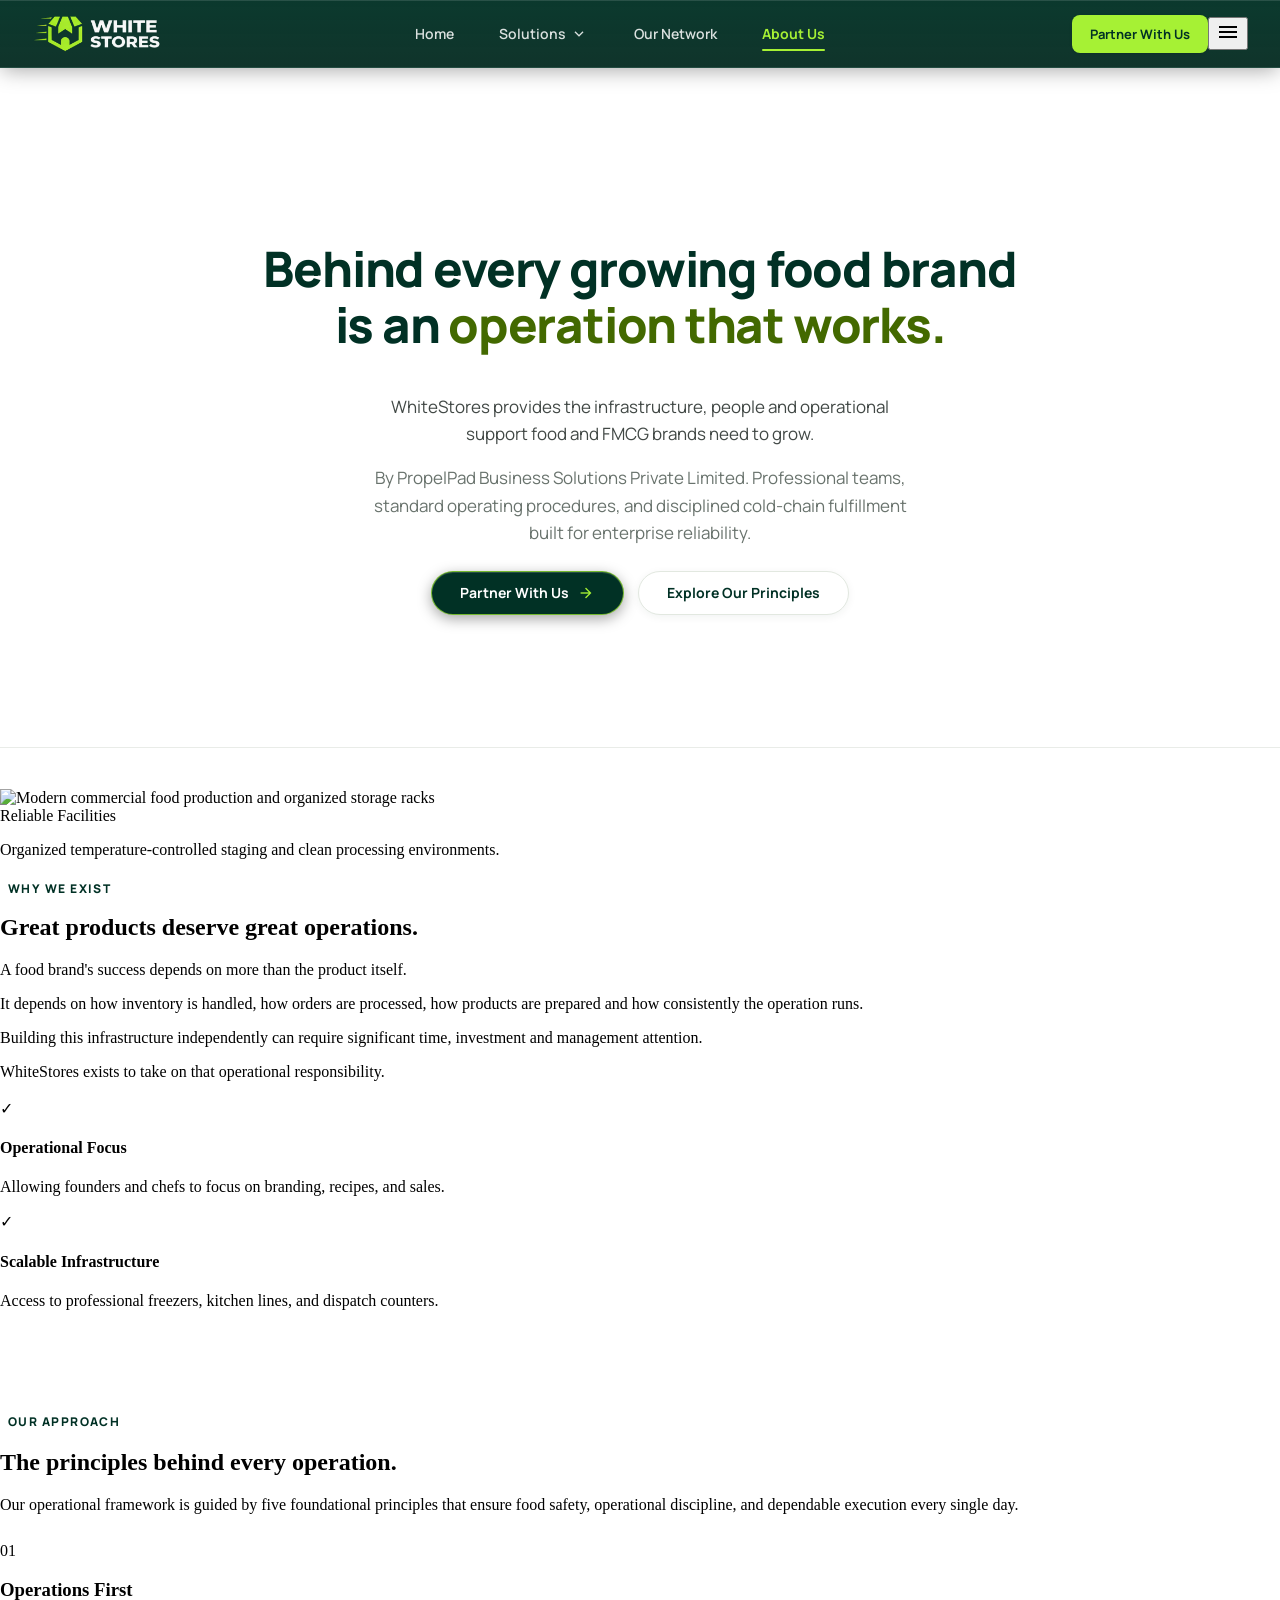
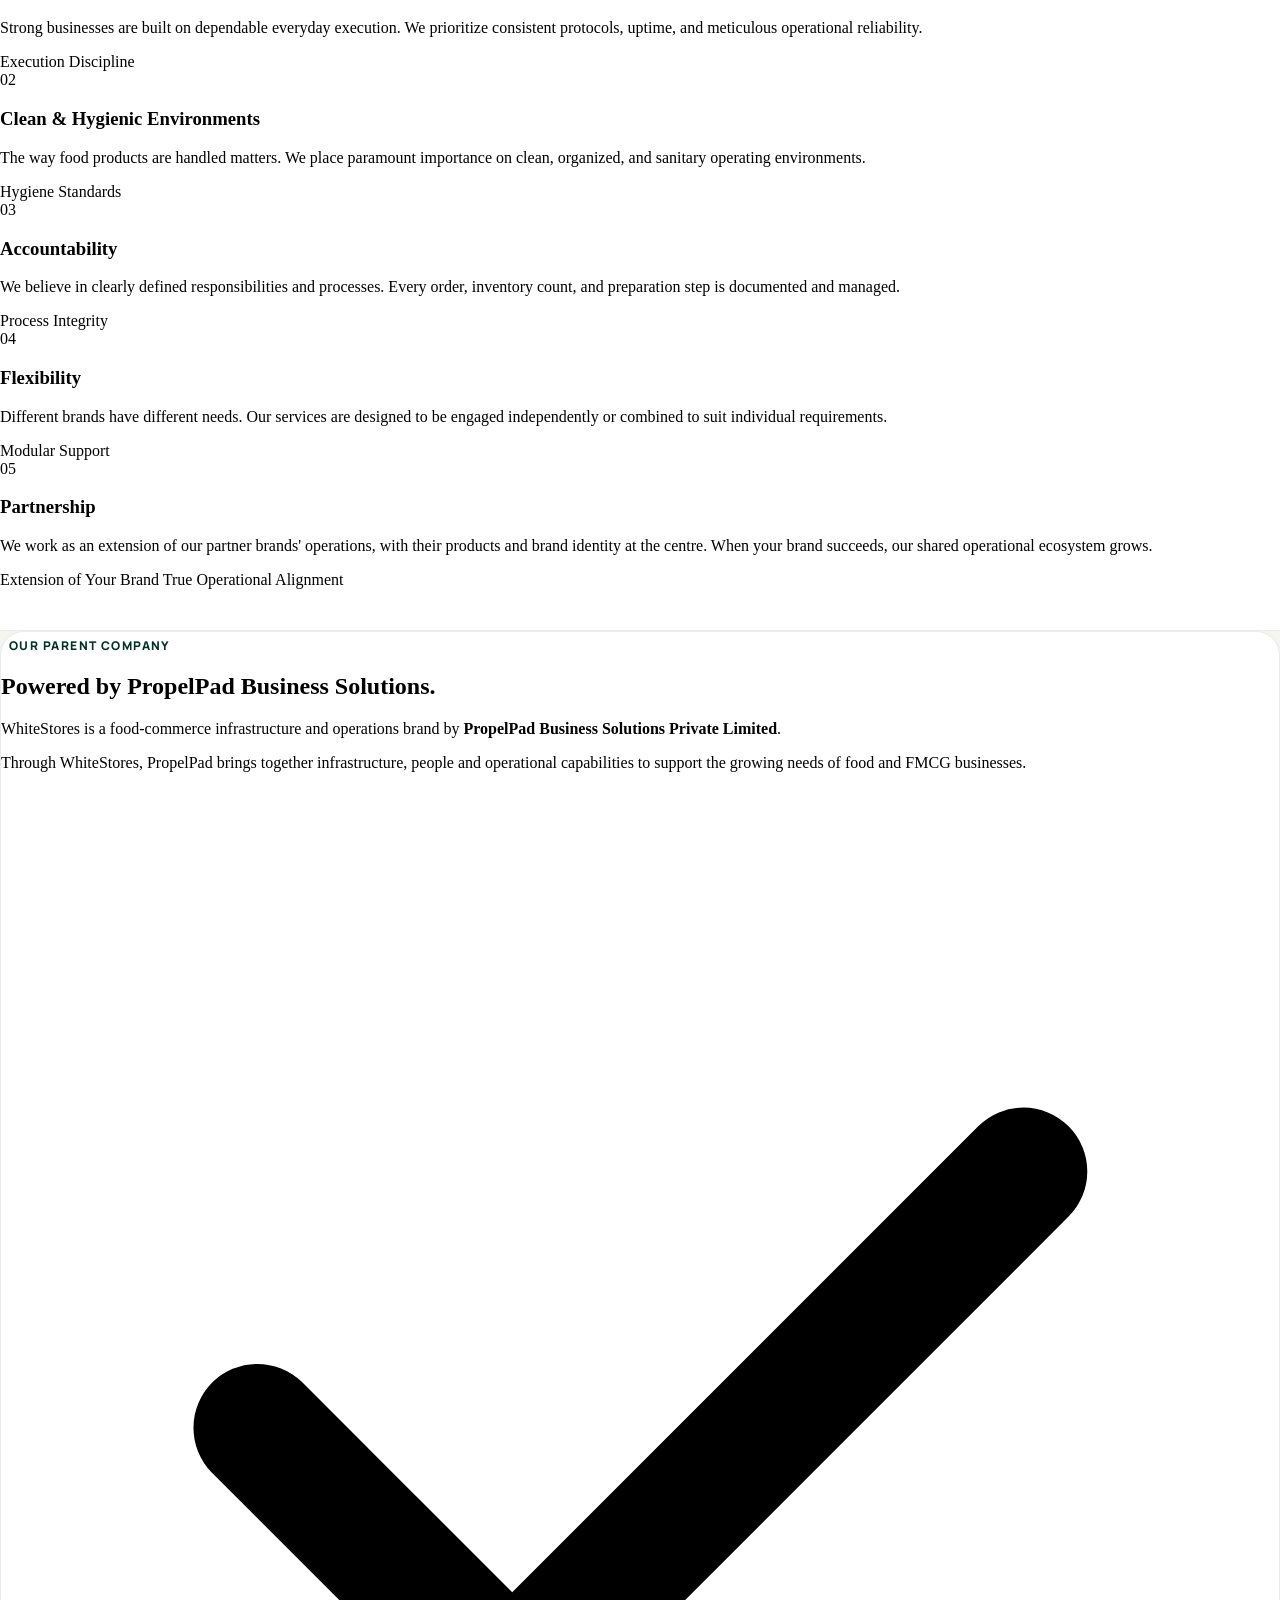
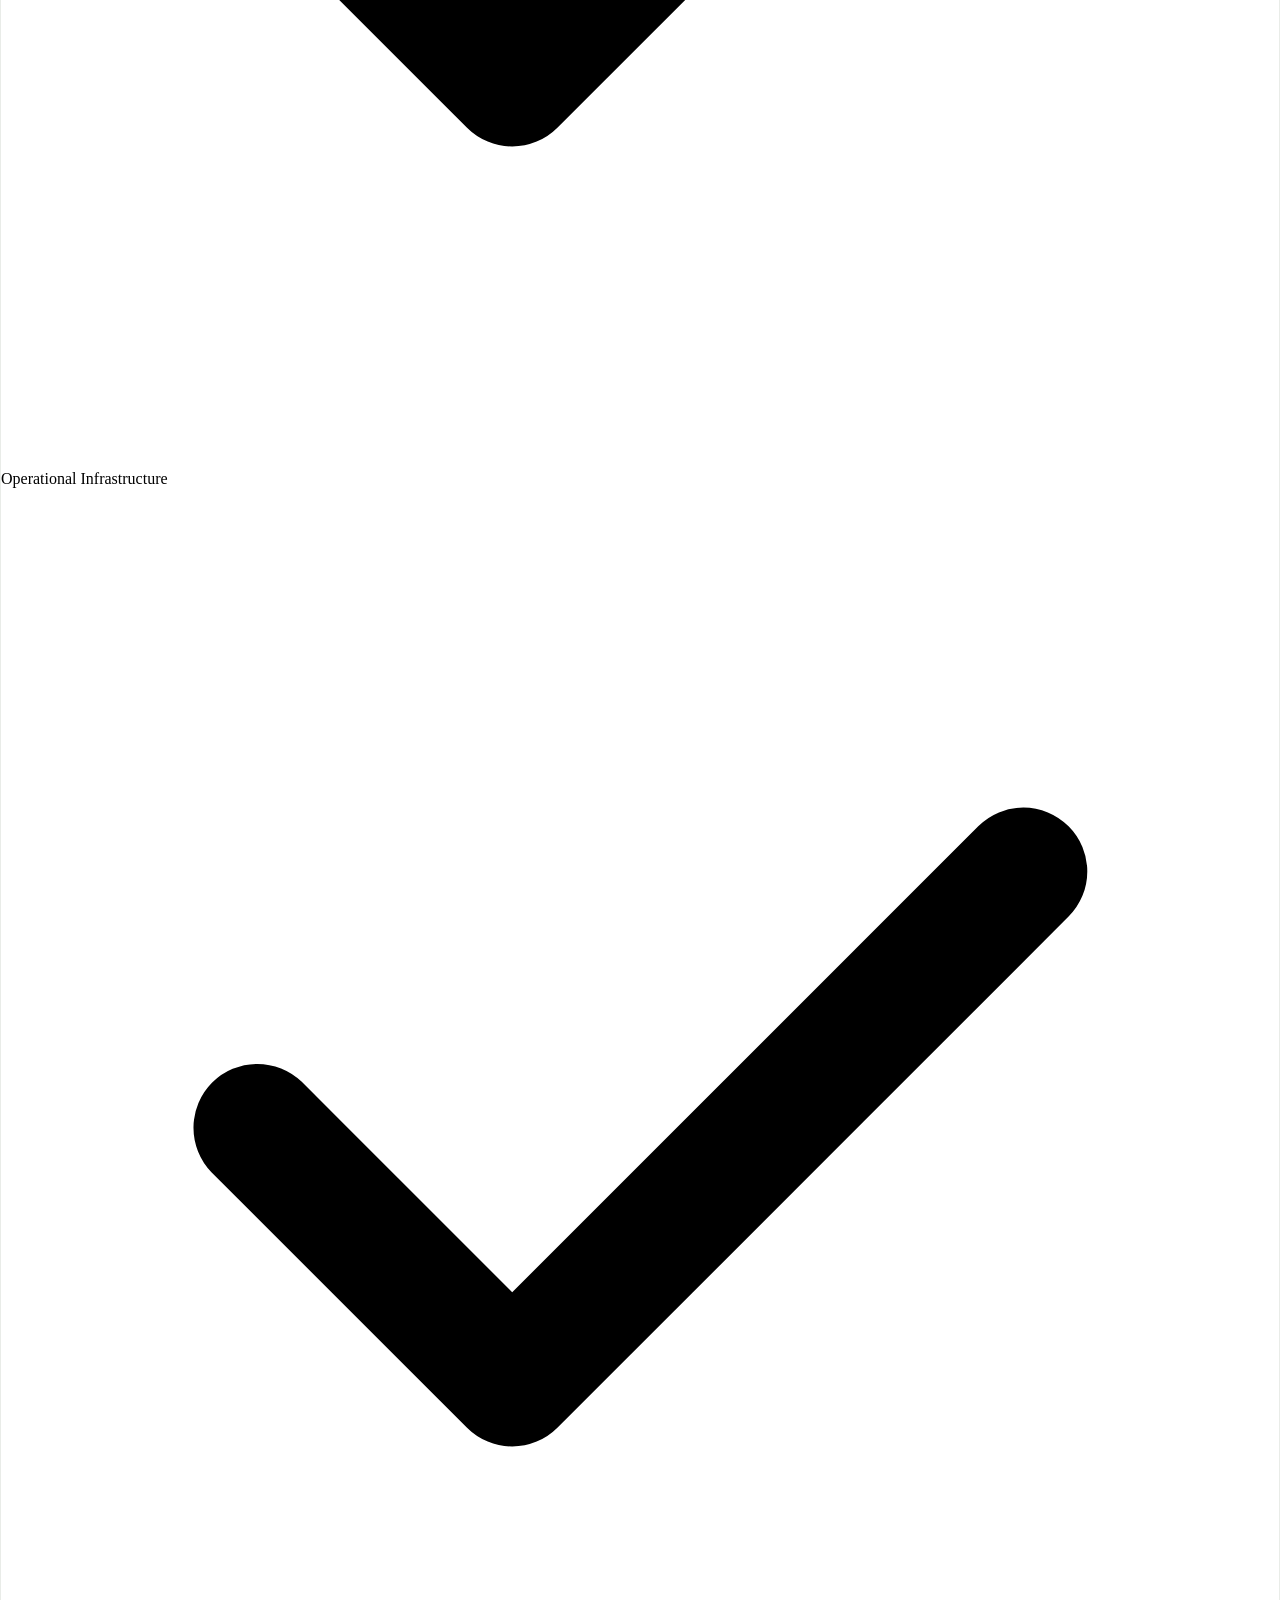
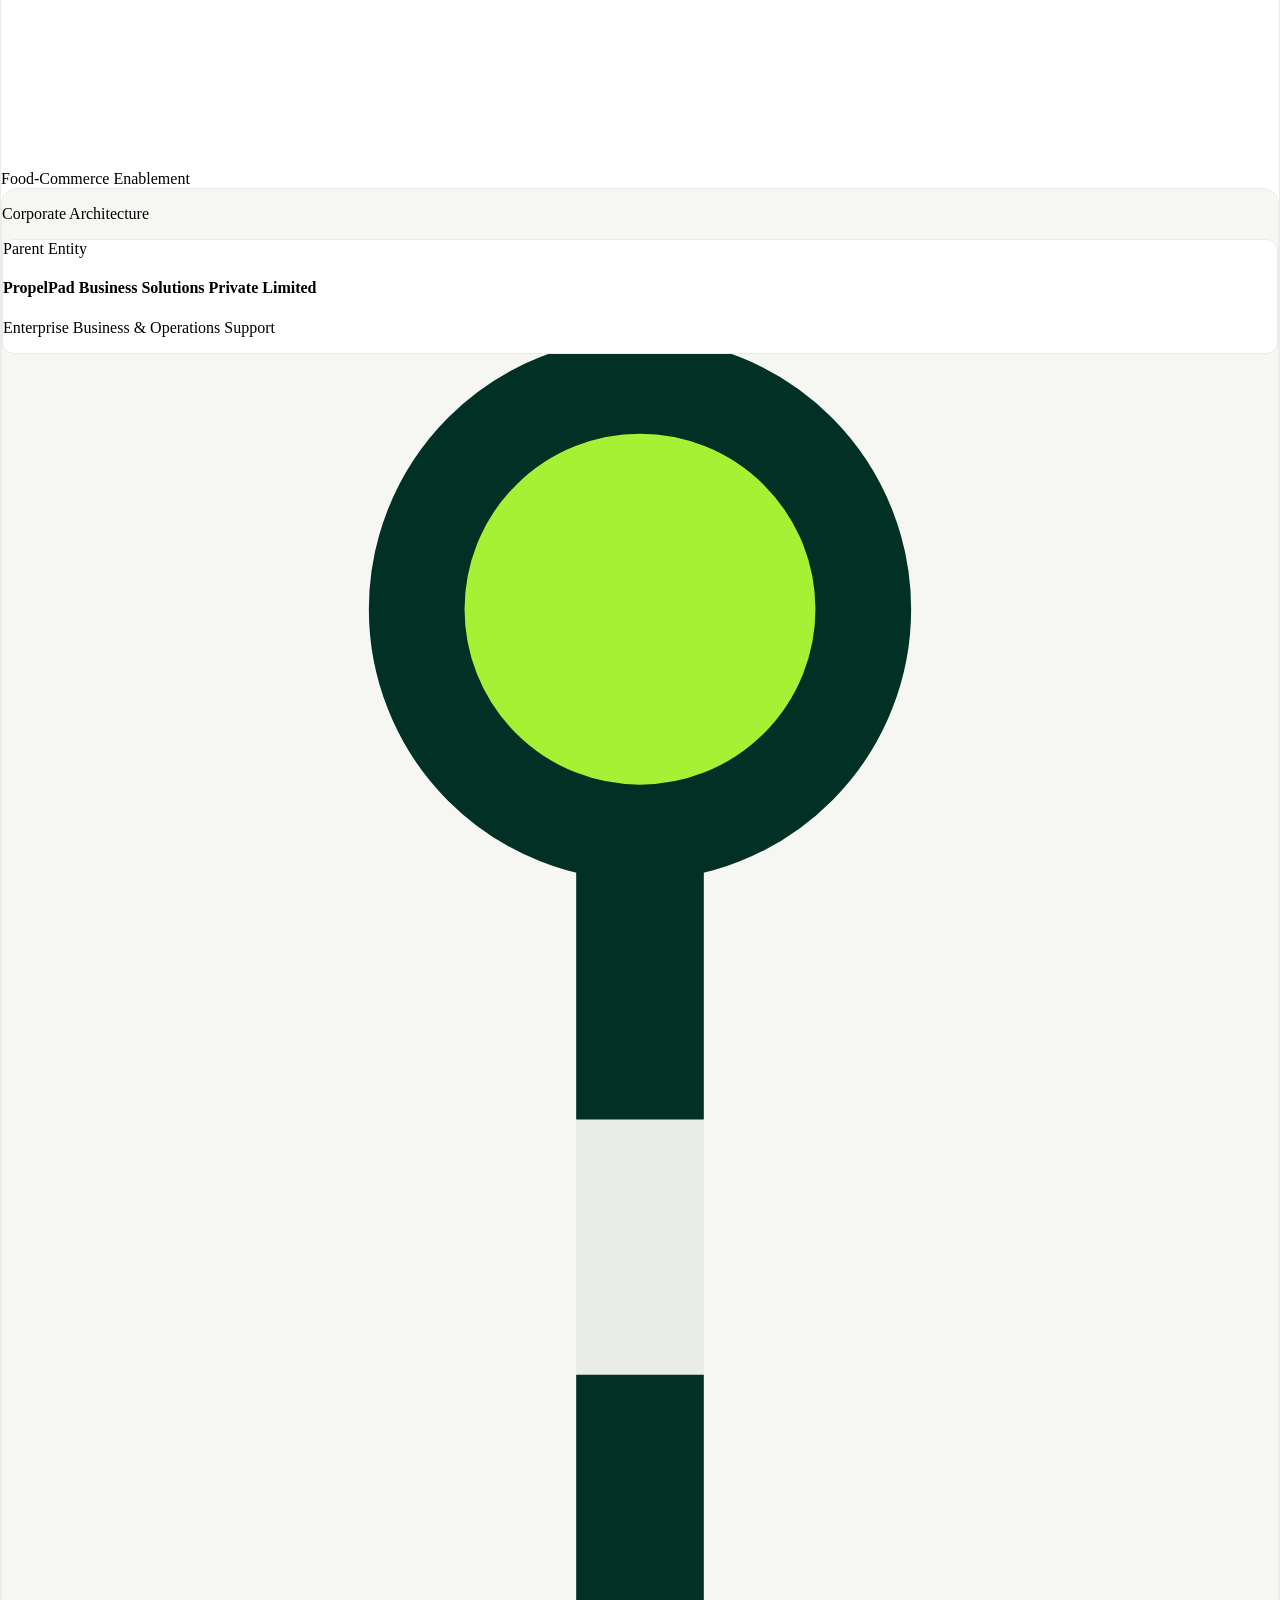
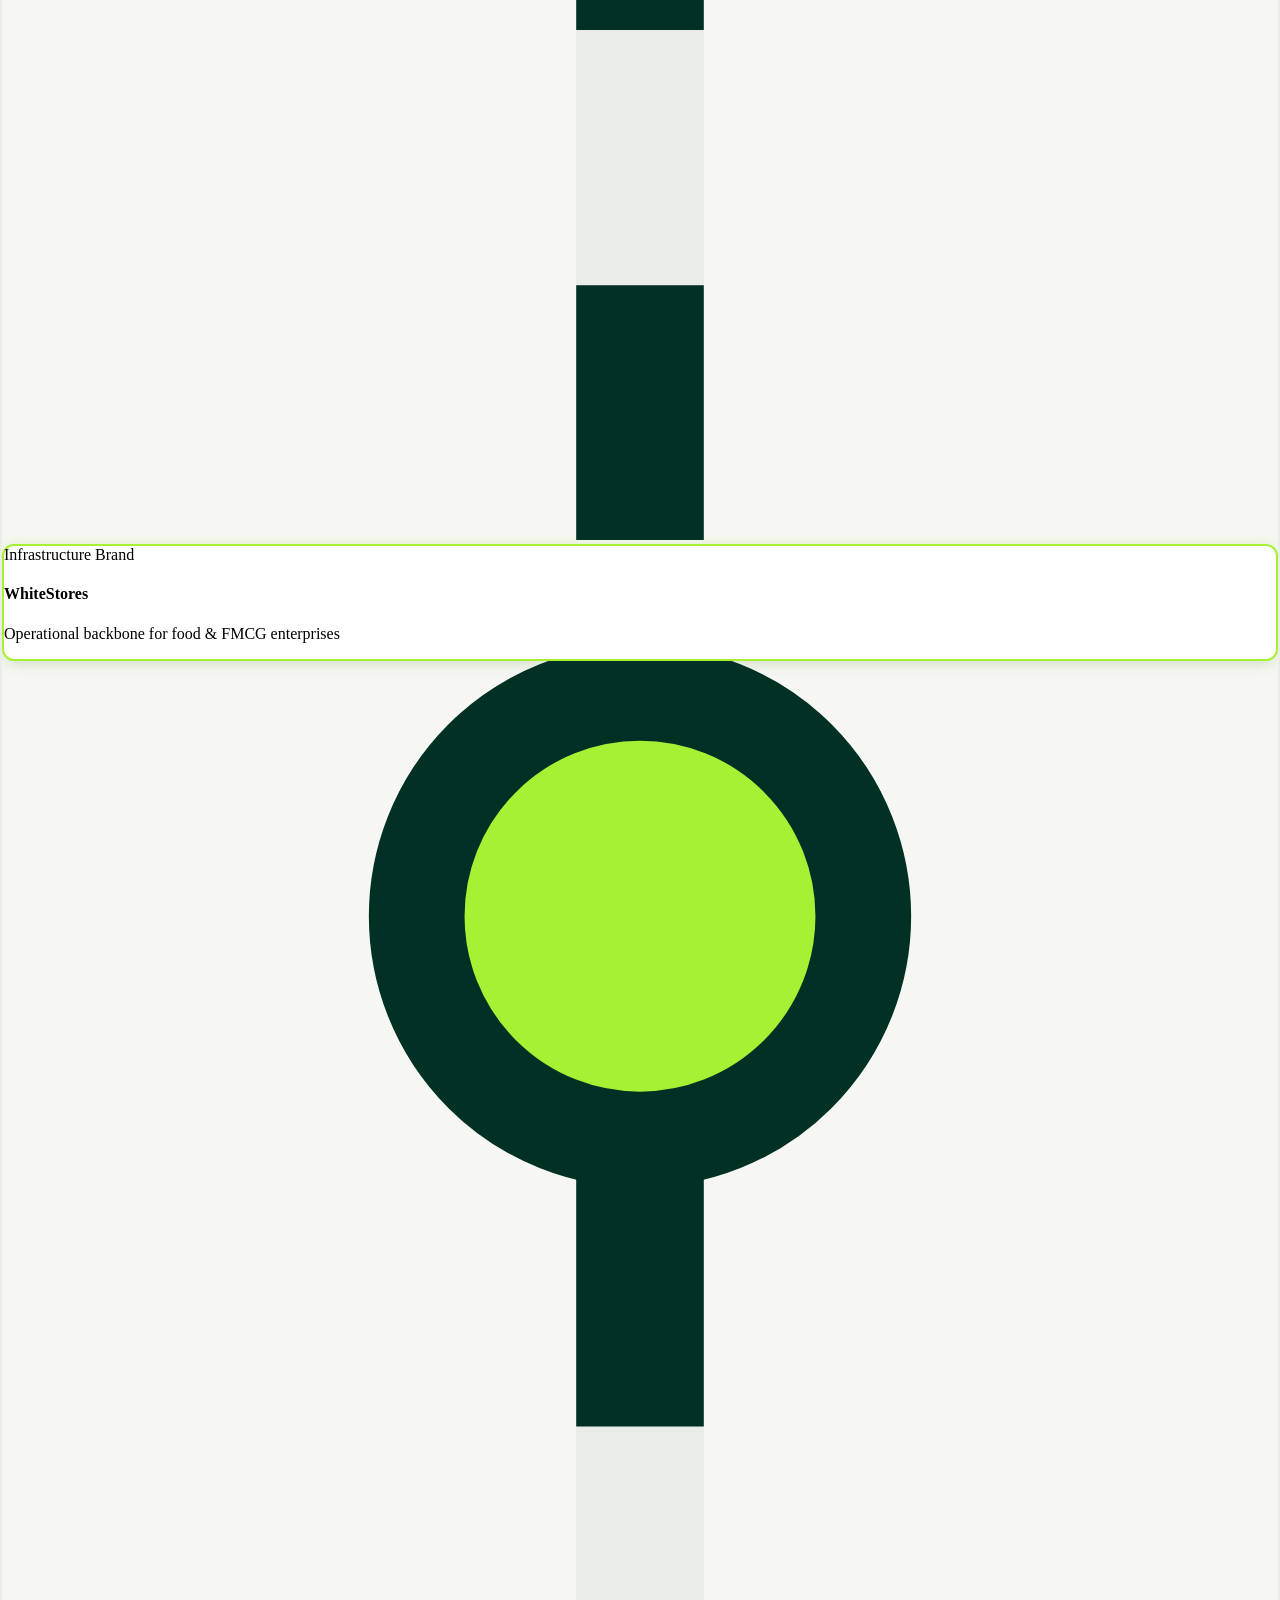
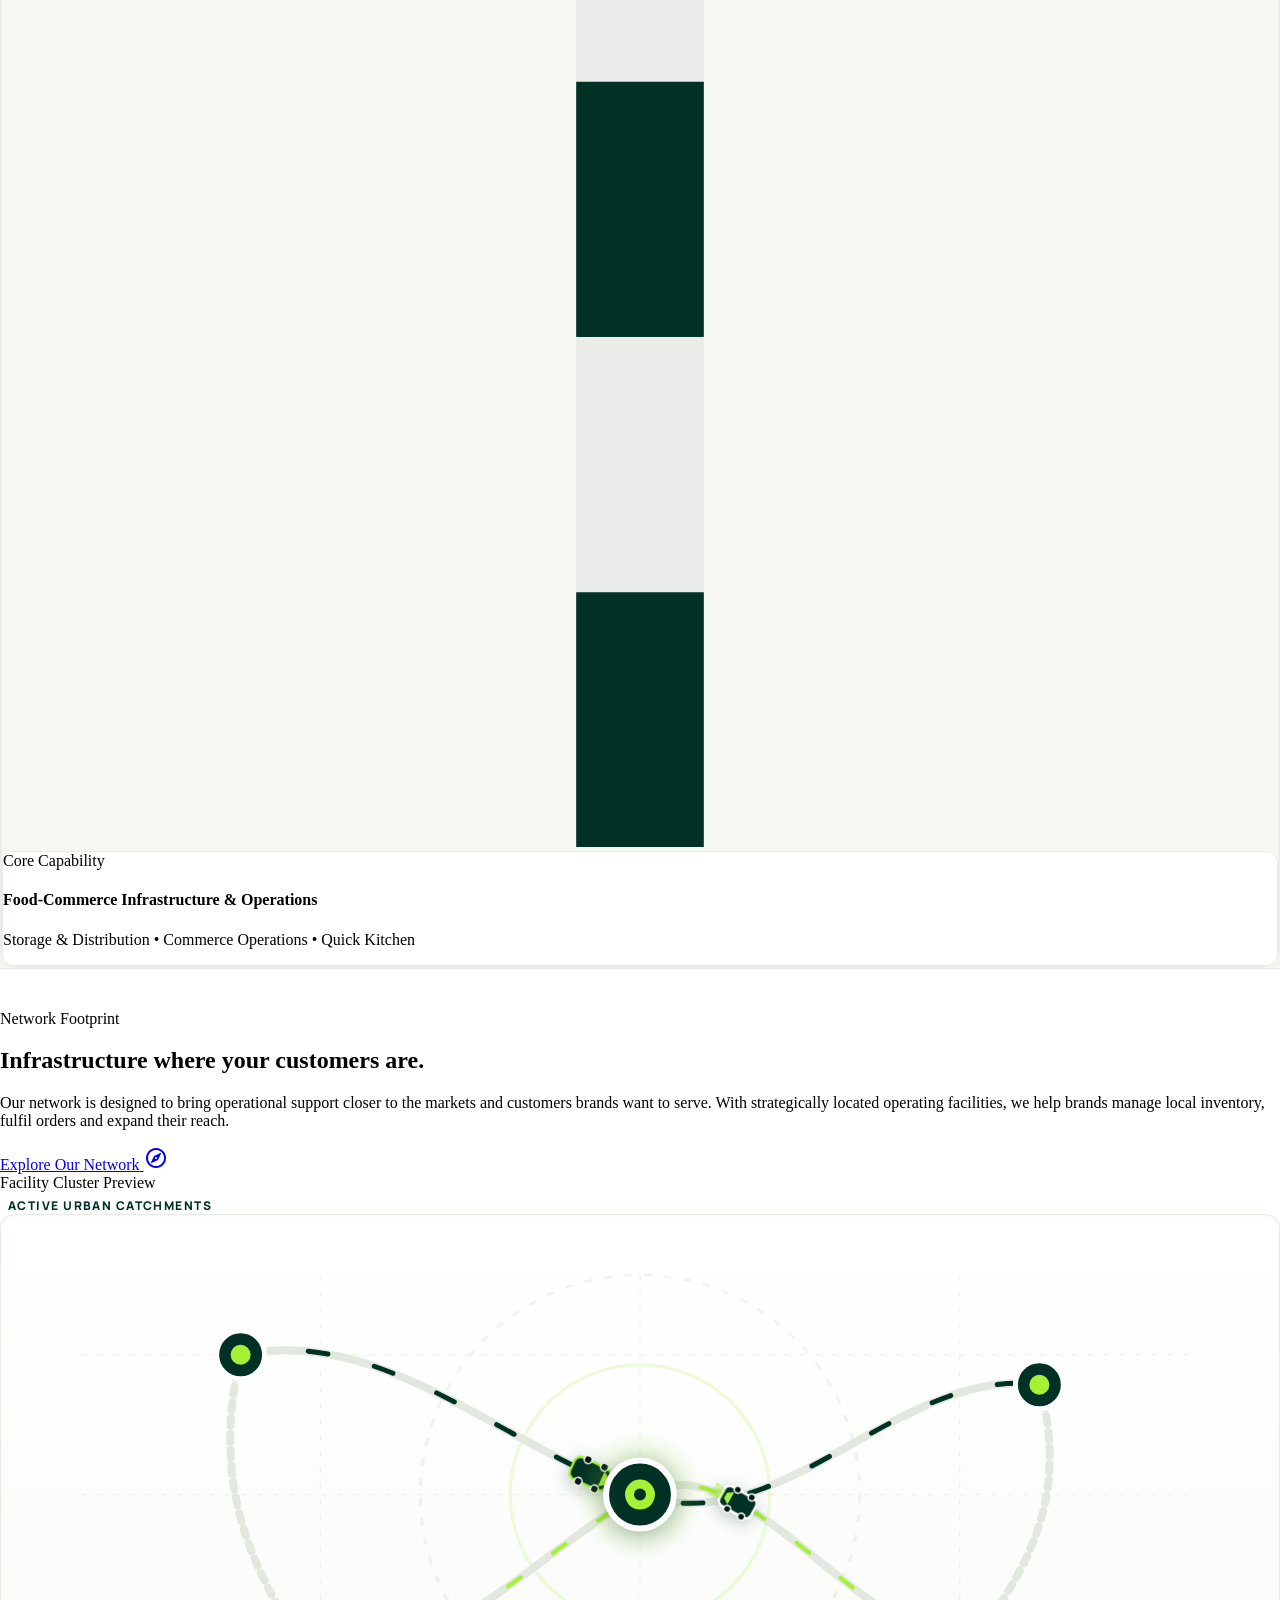
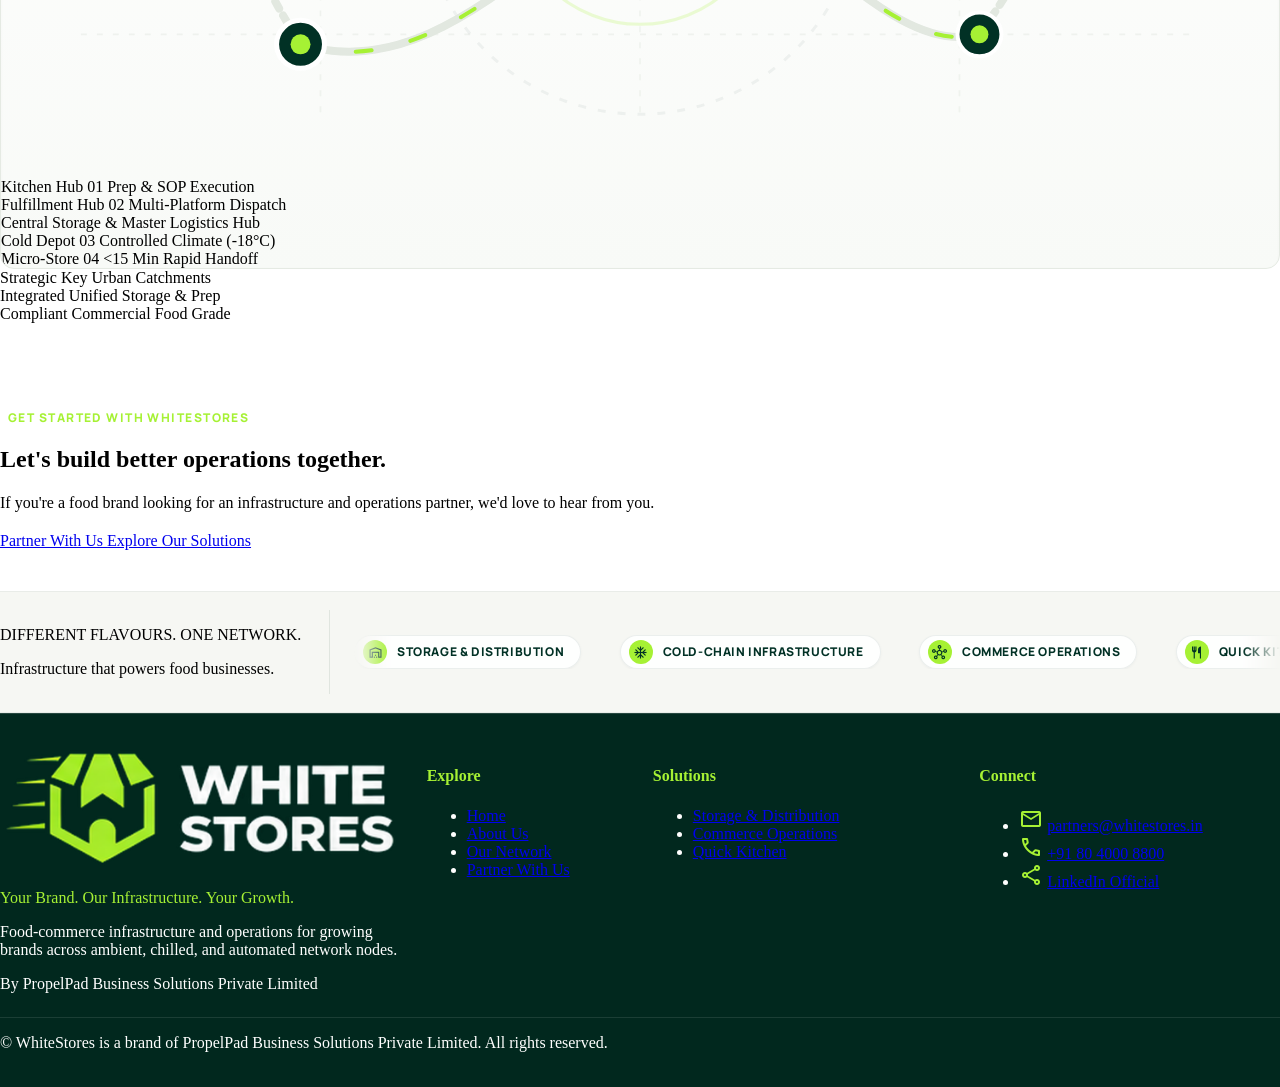
==== commit 6fdba1a4: "adding new files" ====
--- a/about-us.html
+++ b/about-us.html
@@ -77,16 +77,10 @@
 
   <!-- Hero Content Container -->
   <div class="ws-hero-content relative z-10 w-full max-w-[1280px] mx-auto px-margin md:px-margin-tablet lg:px-margin-desktop py-6 sm:py-8 lg:py-10 text-center flex flex-col items-center">
-    <div class="max-w-[850px] mx-auto text-center flex flex-col items-center gap-3 sm:gap-4">
+    <div class="max-w-[1040px] w-full mx-auto text-center flex flex-col items-center gap-3 sm:gap-4">
       
-      <!-- Eyebrow Badge -->
-      <div class="ws-hero-badge inline-flex items-center gap-2 px-4 py-1.5 rounded-full text-xs font-bold uppercase tracking-wider">
-        <span class="ws-badge-dot w-2 h-2 rounded-full bg-[#82D616] animate-pulse"></span>
-        <span>ABOUT US</span>
-      </div>
-
       <!-- Main Heading -->
-      <h1 class="ws-hero-title font-display-hero text-display-hero-mobile md:text-display-hero text-surface-canvas tracking-tight font-extrabold leading-[1.15]">
+      <h1 class="ws-hero-title font-display-hero text-display-hero-mobile md:text-display-hero text-surface-canvas tracking-tight font-extrabold leading-[1.15] max-w-[1000px] mx-auto">
         Behind every growing food brand<br/>
         is an <span class="text-accent-lime">operation that works.</span>
       </h1>
@@ -95,12 +89,12 @@
       <div class="w-12 h-1 bg-accent-lime rounded-full my-1"></div>
 
       <!-- Description -->
-      <p class="ws-hero-desc text-white/85 font-body-lg text-body-lg max-w-[780px] leading-relaxed mx-auto">
+      <p class="ws-hero-desc text-white/85 font-body-lg text-body-lg max-w-[650px] leading-relaxed mx-auto">
         WhiteStores provides the infrastructure, people and operational support food and FMCG brands need to grow.
       </p>
 
       <!-- Supporting Text & Corporate Note -->
-      <p class="ws-hero-subtext text-white/70 font-body-md text-body-md max-w-[720px] leading-relaxed mx-auto">
+      <p class="ws-hero-subtext text-white/70 font-body-md text-body-md max-w-[640px] leading-relaxed mx-auto">
         By PropelPad Business Solutions Private Limited. Professional teams, standard operating procedures, and disciplined cold-chain fulfillment built for enterprise reliability.
       </p>
 
@@ -135,9 +129,10 @@
 </div>
 <!-- Editorial Copy -->
 <div class="lg:col-span-7 order-1 lg:order-2 space-y-6">
-<div class="inline-flex items-center gap-2 px-3 py-1 rounded-full text-xs font-extrabold tracking-wider uppercase bg-brand-offwhite text-brand-deep border border-brand-lightgrey">
-              WHY WE EXIST
-            </div>
+<div class="ws-editorial-label inline-flex items-center gap-2 text-xs font-extrabold tracking-wider uppercase text-brand-deep mb-2">
+  <span class="w-1.5 h-1.5 rounded-full bg-[#A6F134]"></span>
+  WHY WE EXIST
+</div>
 <h2 class="text-3xl sm:text-4xl font-extrabold tracking-tight text-brand-charcoal leading-tight text-balance">
               Great products deserve great operations.
             </h2>
@@ -185,9 +180,10 @@
 <div class="max-w-7xl mx-auto px-4 sm:px-6 lg:px-8">
 <!-- Section Header -->
 <div class="max-w-3xl mb-16">
-<div class="inline-flex items-center gap-2 px-3 py-1 rounded-full text-xs font-extrabold tracking-wider uppercase bg-white text-brand-deep border border-brand-lightgrey mb-4">
-            OUR APPROACH
-          </div>
+<div class="ws-editorial-label inline-flex items-center gap-2 text-xs font-extrabold tracking-wider uppercase text-brand-deep mb-4">
+  <span class="w-1.5 h-1.5 rounded-full bg-[#A6F134]"></span>
+  OUR APPROACH
+</div>
 <h2 class="text-3xl sm:text-4xl font-extrabold tracking-tight text-brand-charcoal leading-tight">
             The principles behind every operation.
           </h2>
@@ -298,10 +294,10 @@
 <div class="relative z-10 grid grid-cols-1 lg:grid-cols-12 gap-8 lg:gap-12 items-center">
 <!-- Left Side: Narrative -->
 <div class="lg:col-span-7 space-y-5">
-<div class="inline-flex items-center gap-2 px-3.5 py-1.5 rounded-full text-xs font-extrabold tracking-wider uppercase bg-[#013125]/5 text-[#013125] border border-[#013125]/15">
-<span class="w-2 h-2 rounded-full bg-[#A6F134]"></span>
-                OUR PARENT COMPANY
-              </div>
+<div class="ws-editorial-label inline-flex items-center gap-2 text-xs font-extrabold tracking-wider uppercase text-[#013125] mb-2">
+<span class="w-1.5 h-1.5 rounded-full bg-[#A6F134]"></span>
+OUR PARENT COMPANY
+</div>
 <h2 class="text-2xl sm:text-3xl lg:text-4xl font-extrabold tracking-tight text-[#013125] leading-tight">
                 Powered by PropelPad Business Solutions.
               </h2>
@@ -411,7 +407,7 @@
 </div>
 <span class="font-headline-sm text-xs sm:text-sm font-bold text-brand-deep-green uppercase tracking-wider">Facility Cluster Preview</span>
 </div>
-<div class="inline-flex items-center gap-1.5 px-2.5 py-1 rounded-full bg-[#013125]/5 border border-[#013125]/10 text-[11px] font-semibold text-brand-deep-green">
+<div class="ws-editorial-label inline-flex items-center gap-1.5 text-[11px] font-bold text-brand-deep-green">
 <span class="w-1.5 h-1.5 rounded-full bg-[#013125]"></span>
 <span>Active Urban Catchments</span>
 </div>
@@ -579,7 +575,8 @@
 <!-- 6. CLOSING CTA SECTION -->
 <section class="py-20 lg:py-24 bg-brand-deep text-brand-white border-t border-brand-deep">
 <div class="max-w-5xl mx-auto px-4 sm:px-6 lg:px-8 text-center space-y-8">
-<div class="inline-flex items-center gap-2 px-3.5 py-1.5 rounded-full text-xs font-extrabold tracking-wider uppercase bg-brand-white/10 text-brand-lime border border-brand-white/15">
+<div class="ws-editorial-label ws-editorial-label-dark inline-flex items-center gap-2 text-xs font-extrabold tracking-wider uppercase text-brand-lime mb-2">
+          <span class="w-1.5 h-1.5 rounded-full bg-brand-lime"></span>
           GET STARTED WITH WHITESTORES
         </div>
 <h2 class="text-3xl sm:text-4xl lg:text-5xl font-extrabold tracking-tight text-brand-white leading-tight text-balance">
--- a/css/style.css
+++ b/css/style.css
@@ -2365,29 +2365,31 @@
 }
 
 .ws-logo-label {
-  font-family: 'Manrope', sans-serif;
-  font-size: 0.6875rem;
-  font-weight: 700;
-  letter-spacing: 0.12em;
-  text-transform: uppercase;
-  color: #436900;
-  background: rgba(246, 247, 243, 0.95);
-  border: 1px solid rgba(233, 236, 232, 0.9);
-  padding: 0.25rem 0.75rem;
-  border-radius: 9999px;
-  display: inline-flex;
-  align-items: center;
-  gap: 0.375rem;
-  user-select: none;
+  font-family: 'Manrope', -apple-system, BlinkMacSystemFont, sans-serif !important;
+  font-size: 0.71875rem !important;
+  font-weight: 800 !important;
+  letter-spacing: 0.14em !important;
+  text-transform: uppercase !important;
+  color: #013125 !important;
+  background: transparent !important;
+  border: none !important;
+  box-shadow: none !important;
+  border-radius: 0 !important;
+  padding: 0 0 0.25rem 0 !important;
+  display: inline-flex !important;
+  align-items: center !important;
+  gap: 0.5rem !important;
+  user-select: none !important;
 }
 
 .ws-logo-label::before {
-  content: '';
-  display: inline-block;
-  width: 5px;
-  height: 5px;
-  border-radius: 50%;
-  background-color: #A6F134;
+  content: '' !important;
+  display: inline-block !important;
+  width: 5px !important;
+  height: 5px !important;
+  border-radius: 50% !important;
+  background-color: #A6F134 !important;
+  flex-shrink: 0 !important;
 }
 
 .ws-logo-grid {
@@ -2509,24 +2511,24 @@
 
   .ws-hero-full-viewport .ws-hero-title,
   .ws-hero-full-viewport h1 {
-    font-size: clamp(1.75rem, 2.1vw + 0.35rem, 2.375rem) !important;
-    line-height: 1.15 !important;
+    font-size: clamp(2.4rem, 3.2vw + 0.4rem, 3.35rem) !important;
+    line-height: 1.12 !important;
     letter-spacing: -0.025em;
-    max-width: 780px !important;
+    max-width: 1040px !important;
   }
 
   .ws-hero-full-viewport .ws-hero-desc,
   .ws-hero-full-viewport p.ws-hero-desc {
-    font-size: clamp(0.875rem, 0.2vw + 0.775rem, 0.96875rem) !important;
-    line-height: 1.5 !important;
-    max-width: 680px !important;
+    font-size: clamp(0.9375rem, 0.2vw + 0.85rem, 1.0625rem) !important;
+    line-height: 1.55 !important;
+    max-width: 560px !important;
   }
 
   .ws-hero-full-viewport .ws-hero-subtext,
   .ws-hero-full-viewport p.ws-hero-subtext {
-    font-size: clamp(0.78125rem, 0.15vw + 0.725rem, 0.84375rem) !important;
-    line-height: 1.45 !important;
-    max-width: 640px !important;
+    font-size: clamp(0.8125rem, 0.15vw + 0.775rem, 0.9375rem) !important;
+    line-height: 1.5 !important;
+    max-width: 540px !important;
   }
 
   .ws-hero-full-viewport .ws-hero-badge {
@@ -3420,6 +3422,33 @@
   color: inherit;
 }
 
+/* Feature indicator note across subpage heroes (storage, quick-kitchen, our-network) - Editorial Style */
+.ws-hero-feature-pill {
+  display: inline-flex !important;
+  align-items: center !important;
+  gap: 0.5rem !important;
+  background: transparent !important;
+  background-color: transparent !important;
+  border: none !important;
+  border-radius: 0 !important;
+  box-shadow: none !important;
+  padding: 0 !important;
+  color: #013125 !important;
+  font-size: 0.8125rem !important;
+  font-weight: 600 !important;
+  letter-spacing: 0.01em !important;
+}
+.ws-hero-feature-pill span {
+  color: #013125 !important;
+}
+.ws-hero-feature-pill span.rounded-full {
+  width: 5px !important;
+  height: 5px !important;
+  background-color: #A6F134 !important;
+  border-radius: 50% !important;
+  flex-shrink: 0 !important;
+}
+
 
 /* ==========================================================================
    OUR NETWORK: COHESIVE CAPABILITIES SECTION REFINEMENT
@@ -3493,7 +3522,7 @@
     font-size: clamp(2.5rem, 3.6vw + 0.5rem, 3.5rem) !important;
     line-height: 1.1 !important;
     letter-spacing: -0.03em !important;
-    max-width: 920px !important;
+    max-width: 1020px !important;
     margin-left: auto !important;
     margin-right: auto !important;
     text-align: center !important;
@@ -3503,7 +3532,7 @@
   .ws-hero-home p.ws-hero-desc {
     font-size: clamp(1.0625rem, 0.4vw + 0.95rem, 1.25rem) !important;
     line-height: 1.55 !important;
-    max-width: 800px !important;
+    max-width: 650px !important;
     margin-left: auto !important;
     margin-right: auto !important;
     text-align: center !important;
@@ -3513,7 +3542,7 @@
   .ws-hero-home p.ws-hero-subtext {
     font-size: clamp(0.9375rem, 0.25vw + 0.875rem, 1.0625rem) !important;
     line-height: 1.5 !important;
-    max-width: 740px !important;
+    max-width: 640px !important;
     margin-left: auto !important;
     margin-right: auto !important;
     text-align: center !important;
@@ -3586,23 +3615,37 @@
 .ws-feature-card .ws-card-badge {
   display: inline-flex !important;
   align-items: center !important;
-  justify-content: center !important;
-  height: 1.75rem !important;
-  padding: 0 0.625rem !important;
-  font-size: 0.65rem !important;
-  letter-spacing: 0.025em !important;
-  font-weight: 700 !important;
+  gap: 0.375rem !important;
+  height: auto !important;
+  padding: 0 !important;
+  background: transparent !important;
+  border: none !important;
+  box-shadow: none !important;
+  font-size: 0.6875rem !important;
+  letter-spacing: 0.08em !important;
+  font-weight: 800 !important;
   text-transform: uppercase !important;
   white-space: nowrap !important;
-  border-radius: 9999px !important;
+  border-radius: 0 !important;
   flex-shrink: 0 !important;
   line-height: 1 !important;
+  color: #013125 !important;
+}
+
+.ws-feature-card .ws-card-badge::before {
+  content: '' !important;
+  display: inline-block !important;
+  width: 4px !important;
+  height: 4px !important;
+  border-radius: 50% !important;
+  background-color: #A6F134 !important;
+  flex-shrink: 0 !important;
 }
 
 @media (min-width: 1024px) {
   .ws-feature-card .ws-card-badge {
     font-size: 0.6875rem !important;
-    letter-spacing: 0.035em !important;
+    letter-spacing: 0.08em !important;
   }
 }
 
@@ -3638,6 +3681,10 @@
    - Single-viewport fit guaranteed without introducing vertical scrolling
    ========================================================================== */
 @media (min-width: 1024px) {
+  .ws-hero-storage .ws-hero-title,
+  .ws-hero-storage h1,
+  .ws-hero-commerce .ws-hero-title,
+  .ws-hero-commerce h1,
   .ws-hero-kitchen .ws-hero-title,
   .ws-hero-kitchen h1,
   .ws-hero-network .ws-hero-title,
@@ -3646,15 +3693,19 @@
   .ws-hero-partner h1,
   .ws-hero-enhanced-typo .ws-hero-title,
   .ws-hero-enhanced-typo h1 {
-    font-size: clamp(2.4rem, 2.75vw + 0.5rem, 3rem) !important;
+    font-size: clamp(2.65rem, 3.5vw + 0.4rem, 3.5rem) !important;
     line-height: 1.12 !important;
-    letter-spacing: -0.025em !important;
-    max-width: 860px !important;
+    letter-spacing: -0.03em !important;
+    max-width: 1040px !important;
     margin-left: auto !important;
     margin-right: auto !important;
     text-align: center !important;
   }
 
+  .ws-hero-storage .ws-hero-desc,
+  .ws-hero-storage p.ws-hero-desc,
+  .ws-hero-commerce .ws-hero-desc,
+  .ws-hero-commerce p.ws-hero-desc,
   .ws-hero-kitchen .ws-hero-desc,
   .ws-hero-kitchen p.ws-hero-desc,
   .ws-hero-network .ws-hero-desc,
@@ -3663,14 +3714,18 @@
   .ws-hero-partner p.ws-hero-desc,
   .ws-hero-enhanced-typo .ws-hero-desc,
   .ws-hero-enhanced-typo p.ws-hero-desc {
-    font-size: clamp(1.0625rem, 0.35vw + 0.85rem, 1.1875rem) !important;
-    line-height: 1.5 !important;
-    max-width: 800px !important;
+    font-size: clamp(1rem, 0.25vw + 0.85rem, 1.0625rem) !important;
+    line-height: 1.6 !important;
+    max-width: 560px !important;
     margin-left: auto !important;
     margin-right: auto !important;
     text-align: center !important;
   }
 
+  .ws-hero-storage .ws-hero-subtext,
+  .ws-hero-storage p.ws-hero-subtext,
+  .ws-hero-commerce .ws-hero-subtext,
+  .ws-hero-commerce p.ws-hero-subtext,
   .ws-hero-kitchen .ws-hero-subtext,
   .ws-hero-kitchen p.ws-hero-subtext,
   .ws-hero-network .ws-hero-subtext,
@@ -3679,9 +3734,9 @@
   .ws-hero-partner p.ws-hero-subtext,
   .ws-hero-enhanced-typo .ws-hero-subtext,
   .ws-hero-enhanced-typo p.ws-hero-subtext {
-    font-size: clamp(0.9375rem, 0.25vw + 0.8rem, 1.0625rem) !important;
-    line-height: 1.5 !important;
-    max-width: 740px !important;
+    font-size: clamp(0.875rem, 0.15vw + 0.8rem, 0.9375rem) !important;
+    line-height: 1.55 !important;
+    max-width: 540px !important;
     margin-left: auto !important;
     margin-right: auto !important;
     text-align: center !important;
@@ -3689,6 +3744,10 @@
 }
 
 @media (min-width: 640px) and (max-width: 1023px) {
+  .ws-hero-storage .ws-hero-title,
+  .ws-hero-storage h1,
+  .ws-hero-commerce .ws-hero-title,
+  .ws-hero-commerce h1,
   .ws-hero-kitchen .ws-hero-title,
   .ws-hero-kitchen h1,
   .ws-hero-network .ws-hero-title,
@@ -3697,10 +3756,19 @@
   .ws-hero-partner h1,
   .ws-hero-enhanced-typo .ws-hero-title,
   .ws-hero-enhanced-typo h1 {
-    font-size: clamp(1.85rem, 3.8vw, 2.35rem) !important;
+    font-size: clamp(2.15rem, 4vw, 2.75rem) !important;
     line-height: 1.14 !important;
-  }
-
+    letter-spacing: -0.025em !important;
+    max-width: 760px !important;
+    margin-left: auto !important;
+    margin-right: auto !important;
+    text-align: center !important;
+  }
+
+  .ws-hero-storage .ws-hero-desc,
+  .ws-hero-storage p.ws-hero-desc,
+  .ws-hero-commerce .ws-hero-desc,
+  .ws-hero-commerce p.ws-hero-desc,
   .ws-hero-kitchen .ws-hero-desc,
   .ws-hero-kitchen p.ws-hero-desc,
   .ws-hero-network .ws-hero-desc,
@@ -3709,10 +3777,16 @@
   .ws-hero-partner p.ws-hero-desc,
   .ws-hero-enhanced-typo .ws-hero-desc,
   .ws-hero-enhanced-typo p.ws-hero-desc {
-    font-size: clamp(0.95rem, 1.5vw, 1.0625rem) !important;
-    line-height: 1.5 !important;
-  }
-
+    max-width: 500px !important;
+    margin-left: auto !important;
+    margin-right: auto !important;
+    text-align: center !important;
+  }
+
+  .ws-hero-storage .ws-hero-subtext,
+  .ws-hero-storage p.ws-hero-subtext,
+  .ws-hero-commerce .ws-hero-subtext,
+  .ws-hero-commerce p.ws-hero-subtext,
   .ws-hero-kitchen .ws-hero-subtext,
   .ws-hero-kitchen p.ws-hero-subtext,
   .ws-hero-network .ws-hero-subtext,
@@ -3721,12 +3795,18 @@
   .ws-hero-partner p.ws-hero-subtext,
   .ws-hero-enhanced-typo .ws-hero-subtext,
   .ws-hero-enhanced-typo p.ws-hero-subtext {
-    font-size: clamp(0.85rem, 1.2vw, 0.9375rem) !important;
-    line-height: 1.48 !important;
+    max-width: 480px !important;
+    margin-left: auto !important;
+    margin-right: auto !important;
+    text-align: center !important;
   }
 }
 
 @media (max-width: 639px) {
+  .ws-hero-storage .ws-hero-title,
+  .ws-hero-storage h1,
+  .ws-hero-commerce .ws-hero-title,
+  .ws-hero-commerce h1,
   .ws-hero-kitchen .ws-hero-title,
   .ws-hero-kitchen h1,
   .ws-hero-network .ws-hero-title,
@@ -3735,10 +3815,16 @@
   .ws-hero-partner h1,
   .ws-hero-enhanced-typo .ws-hero-title,
   .ws-hero-enhanced-typo h1 {
-    font-size: clamp(1.65rem, 5.5vw, 2.05rem) !important;
+    font-size: clamp(1.85rem, 6.5vw, 2.35rem) !important;
     line-height: 1.15 !important;
-  }
-
+    letter-spacing: -0.02em !important;
+    max-width: 100% !important;
+  }
+
+  .ws-hero-storage .ws-hero-desc,
+  .ws-hero-storage p.ws-hero-desc,
+  .ws-hero-commerce .ws-hero-desc,
+  .ws-hero-commerce p.ws-hero-desc,
   .ws-hero-kitchen .ws-hero-desc,
   .ws-hero-kitchen p.ws-hero-desc,
   .ws-hero-network .ws-hero-desc,
@@ -3749,8 +3835,13 @@
   .ws-hero-enhanced-typo p.ws-hero-desc {
     font-size: 0.9375rem !important;
     line-height: 1.5 !important;
-  }
-
+    max-width: 100% !important;
+  }
+
+  .ws-hero-storage .ws-hero-subtext,
+  .ws-hero-storage p.ws-hero-subtext,
+  .ws-hero-commerce .ws-hero-subtext,
+  .ws-hero-commerce p.ws-hero-subtext,
   .ws-hero-kitchen .ws-hero-subtext,
   .ws-hero-kitchen p.ws-hero-subtext,
   .ws-hero-network .ws-hero-subtext,
@@ -3761,6 +3852,7 @@
   .ws-hero-enhanced-typo p.ws-hero-subtext {
     font-size: 0.84375rem !important;
     line-height: 1.45 !important;
+    max-width: 100% !important;
   }
 }
 
@@ -3813,12 +3905,38 @@
   animation: wsFlowDash 1.2s linear infinite;
 }
 
+.ws-unified-commerce-section .ws-channel-card {
+  transition: transform 0.2s cubic-bezier(0.4, 0, 0.2, 1),
+              filter 0.2s cubic-bezier(0.4, 0, 0.2, 1);
+  transform-box: fill-box;
+  transform-origin: center;
+  cursor: pointer;
+}
+
+.ws-unified-commerce-section .ws-channel-card:hover {
+  transform: scale(1.06);
+  filter: drop-shadow(0 4px 12px rgba(1, 49, 37, 0.15));
+}
+
 .ws-unified-commerce-section .ws-quad-segment {
   transition: transform 0.35s cubic-bezier(0.4, 0, 0.2, 1),
               filter 0.35s cubic-bezier(0.4, 0, 0.2, 1),
               opacity 0.25s ease;
   cursor: pointer;
-  transform-origin: 310px 190px;
+  transform-origin: 390px 190px;
+  outline: none !important;
+  border: none !important;
+  box-shadow: none !important;
+  -webkit-tap-highlight-color: transparent !important;
+}
+
+.ws-unified-commerce-section .ws-quad-segment:focus,
+.ws-unified-commerce-section .ws-quad-segment:focus-visible,
+.ws-unified-commerce-section .ws-quad-segment:active {
+  outline: none !important;
+  border: none !important;
+  box-shadow: none !important;
+  -webkit-tap-highlight-color: transparent !important;
 }
 
 .ws-unified-commerce-section .ws-quad-segment:hover {
@@ -3900,6 +4018,34 @@
   }
   .ws-brand-card:hover {
     transform: none !important;
+  }
+}
+
+/* Mobile 2-Column Consistent Grid for Brand Family */
+@media (max-width: 639px) {
+  .ws-brand-family-grid {
+    display: grid !important;
+    grid-template-columns: repeat(2, minmax(0, 1fr)) !important;
+    gap: 0.75rem !important;
+    width: 100% !important;
+  }
+
+  .ws-brand-family-section .ws-brand-card {
+    width: 100% !important;
+    height: 6rem !important;
+    display: flex !important;
+    align-items: center !important;
+    justify-content: center !important;
+    box-sizing: border-box !important;
+  }
+
+  /* Center final odd card if total number of logos is odd */
+  .ws-brand-family-section .ws-brand-card:last-child:nth-child(odd) {
+    grid-column: 1 / -1 !important;
+    width: calc(50% - 0.375rem) !important;
+    max-width: calc(50% - 0.375rem) !important;
+    justify-self: center !important;
+    margin: 0 auto !important;
   }
 }
 
@@ -3974,3 +4120,112 @@
   }
 }
 
+/* ==========================================================================
+   GLOBAL HERO TYPOGRAPHY & LAYOUT ALIGNMENT (ALL PAGES)
+   - Visual hierarchy: bold heading spans wider (~1000px-1020px)
+   - Supporting description sits centered directly beneath it in a narrower block (~650px)
+   - Eyebrow badges above main headings are removed across all hero sections
+   ========================================================================== */
+.ws-hero .ws-hero-badge,
+.ws-hero-content .ws-hero-badge,
+header .ws-hero-badge {
+  display: none !important;
+}
+
+.ws-hero-title,
+.ws-hero h1,
+.ws-hero-content h1 {
+  max-width: 1040px !important;
+  margin-left: auto !important;
+  margin-right: auto !important;
+  text-align: center !important;
+}
+
+.ws-hero-desc,
+.ws-hero p.ws-hero-desc,
+.ws-hero-content p.ws-hero-desc {
+  max-width: 560px !important;
+  margin-left: auto !important;
+  margin-right: auto !important;
+  text-align: center !important;
+}
+
+.ws-hero-subtext,
+.ws-hero p.ws-hero-subtext,
+.ws-hero-content p.ws-hero-subtext {
+  max-width: 540px !important;
+  margin-left: auto !important;
+  margin-right: auto !important;
+  text-align: center !important;
+}
+
+@media (min-width: 640px) and (max-width: 1023px) {
+  .ws-hero-title,
+  .ws-hero h1,
+  .ws-hero-content h1 {
+    max-width: 760px !important;
+  }
+  .ws-hero-desc,
+  .ws-hero p.ws-hero-desc,
+  .ws-hero-content p.ws-hero-desc,
+  .ws-hero-subtext,
+  .ws-hero p.ws-hero-subtext,
+  .ws-hero-content p.ws-hero-subtext {
+    max-width: 500px !important;
+  }
+}
+
+/* ==========================================================================
+   PREMIUM EDITORIAL SECTION & CATEGORY LABELS (ALL PAGES)
+   - Replaces AI-generated pill/badge designs (rounded capsule containers, 
+     borders, gray/light backgrounds, shadows)
+   - Clean, corporate editorial typography with subtle letter-spacing
+   - Deep Green #013125 on light backgrounds, Lime Green #A6F134 on dark backgrounds
+   - Subtle 5px Lime Green dot accent indicator
+   ========================================================================== */
+.ws-editorial-label {
+  display: inline-flex !important;
+  align-items: center !important;
+  gap: 0.5rem !important;
+  background: transparent !important;
+  background-color: transparent !important;
+  border: none !important;
+  border-radius: 0 !important;
+  box-shadow: none !important;
+  padding: 0 !important;
+  font-family: 'Manrope', -apple-system, BlinkMacSystemFont, sans-serif !important;
+  font-size: 0.75rem !important;
+  font-weight: 800 !important;
+  letter-spacing: 0.12em !important;
+  text-transform: uppercase !important;
+  color: #013125 !important;
+  line-height: 1.2 !important;
+}
+
+.ws-editorial-label-dark,
+.bg-brand-deep-green .ws-editorial-label,
+.bg-\[\#013125\] .ws-editorial-label,
+.ws-dark-section .ws-editorial-label {
+  color: #A6F134 !important;
+}
+
+.ws-editorial-dot {
+  width: 5px !important;
+  height: 5px !important;
+  border-radius: 50% !important;
+  background-color: #A6F134 !important;
+  display: inline-block !important;
+  flex-shrink: 0 !important;
+}
+
+/* Ensure partner onboarding badges look clean and editorial without pill borders */
+.ws-partner-onboarding-badge > div {
+  background: transparent !important;
+  border: none !important;
+  border-radius: 0 !important;
+  box-shadow: none !important;
+  padding: 0 !important;
+}
+
+
+
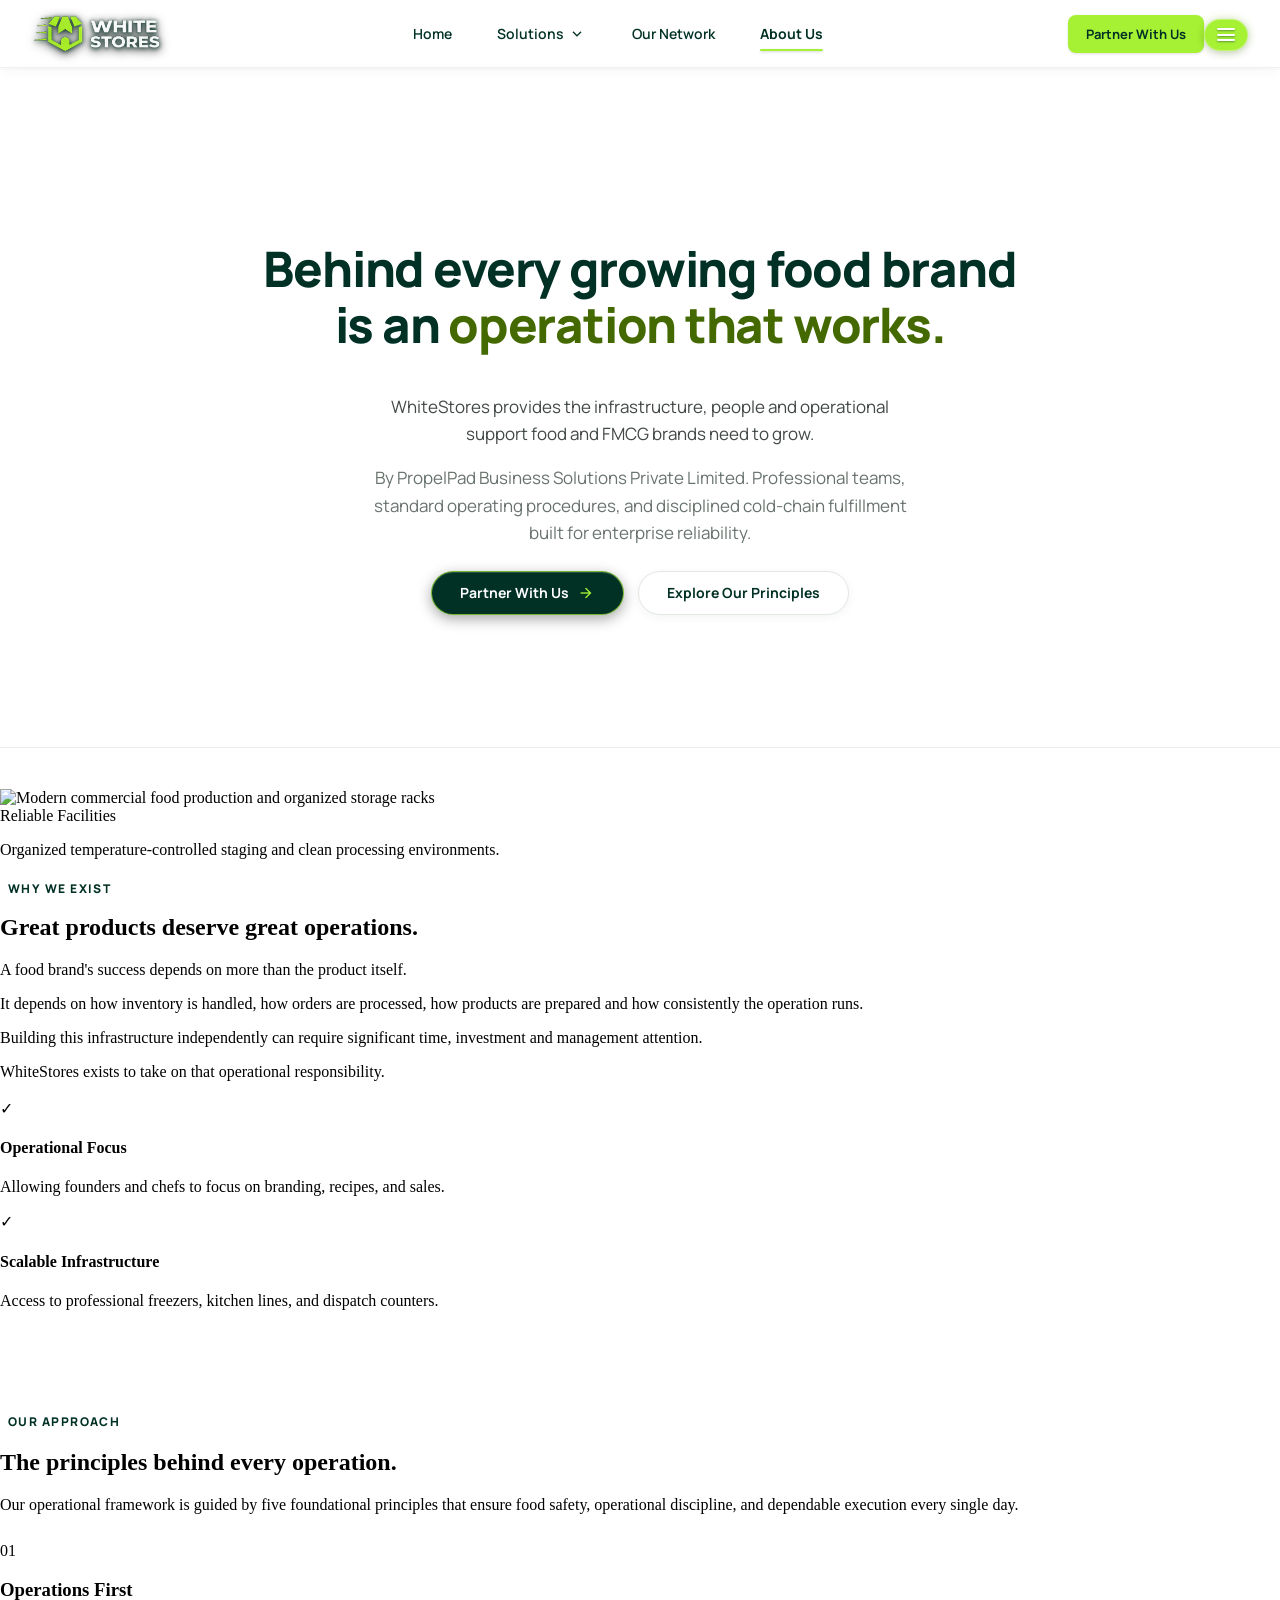
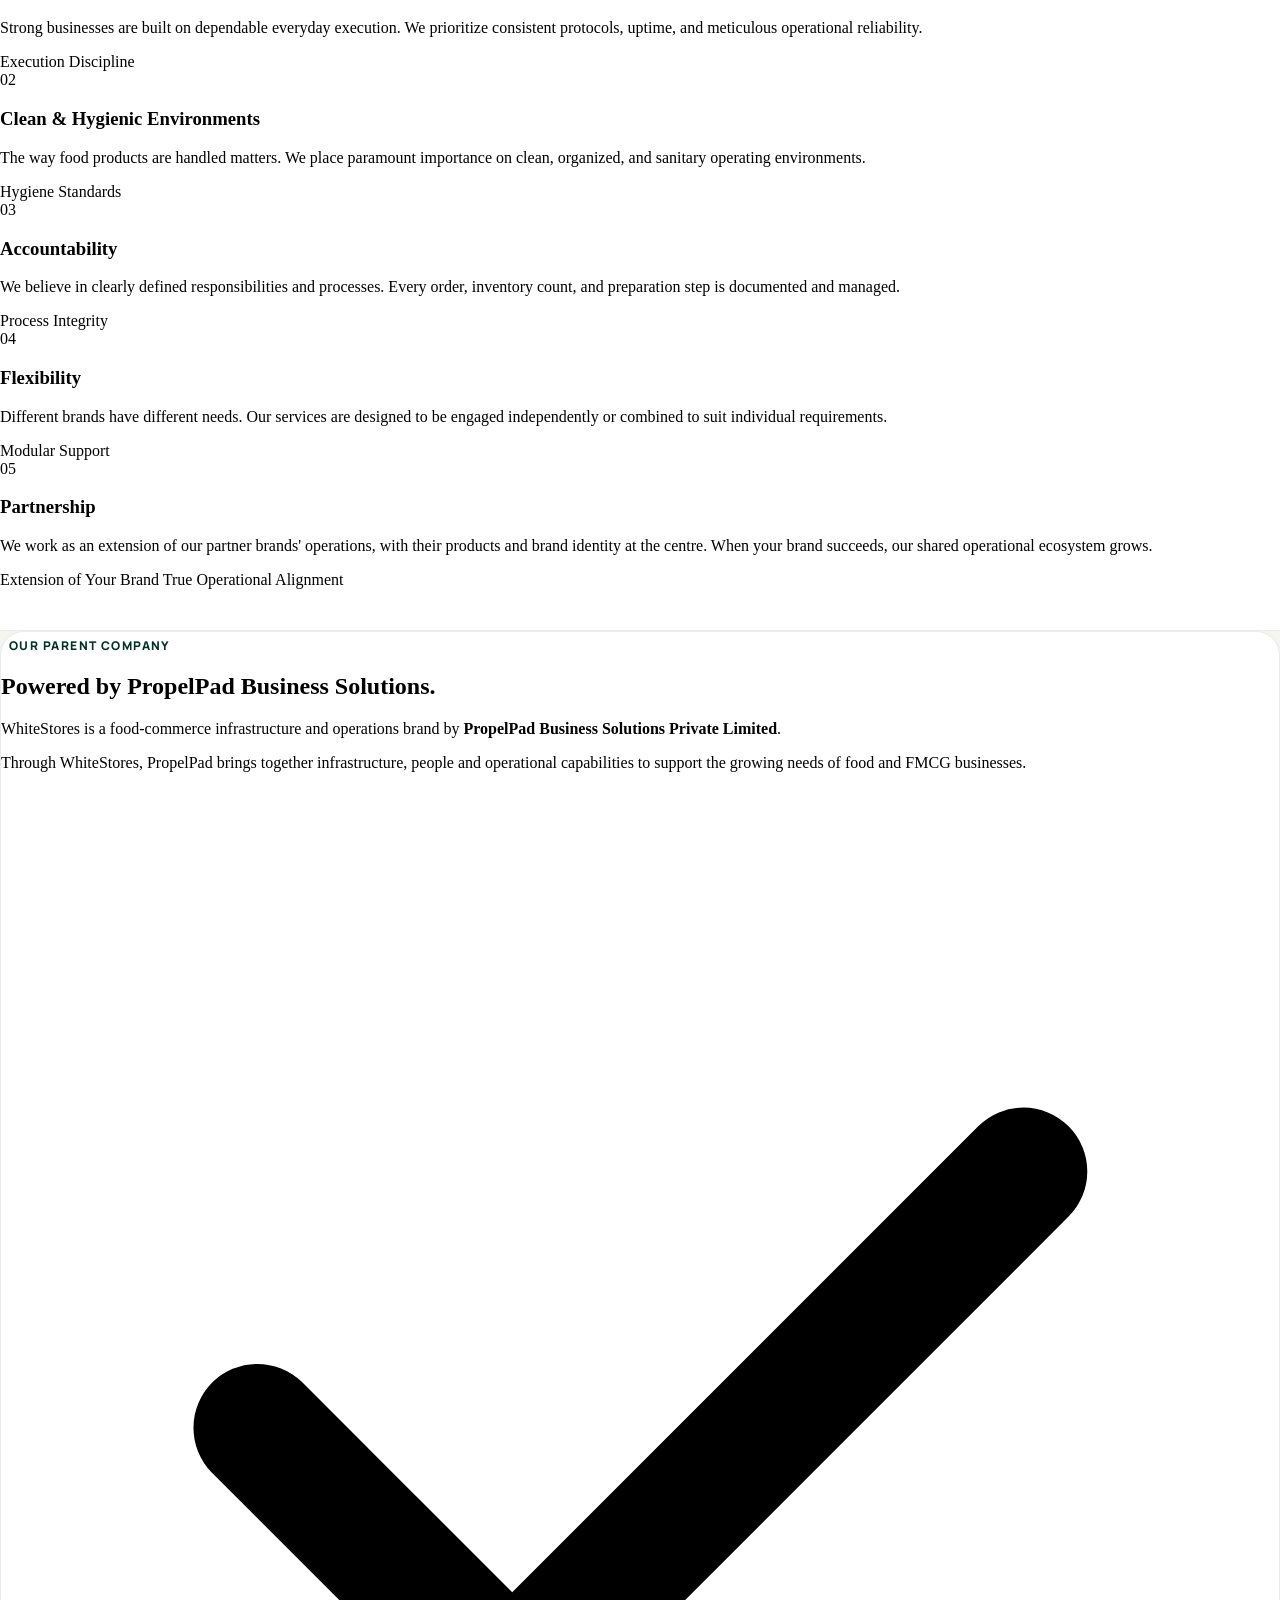
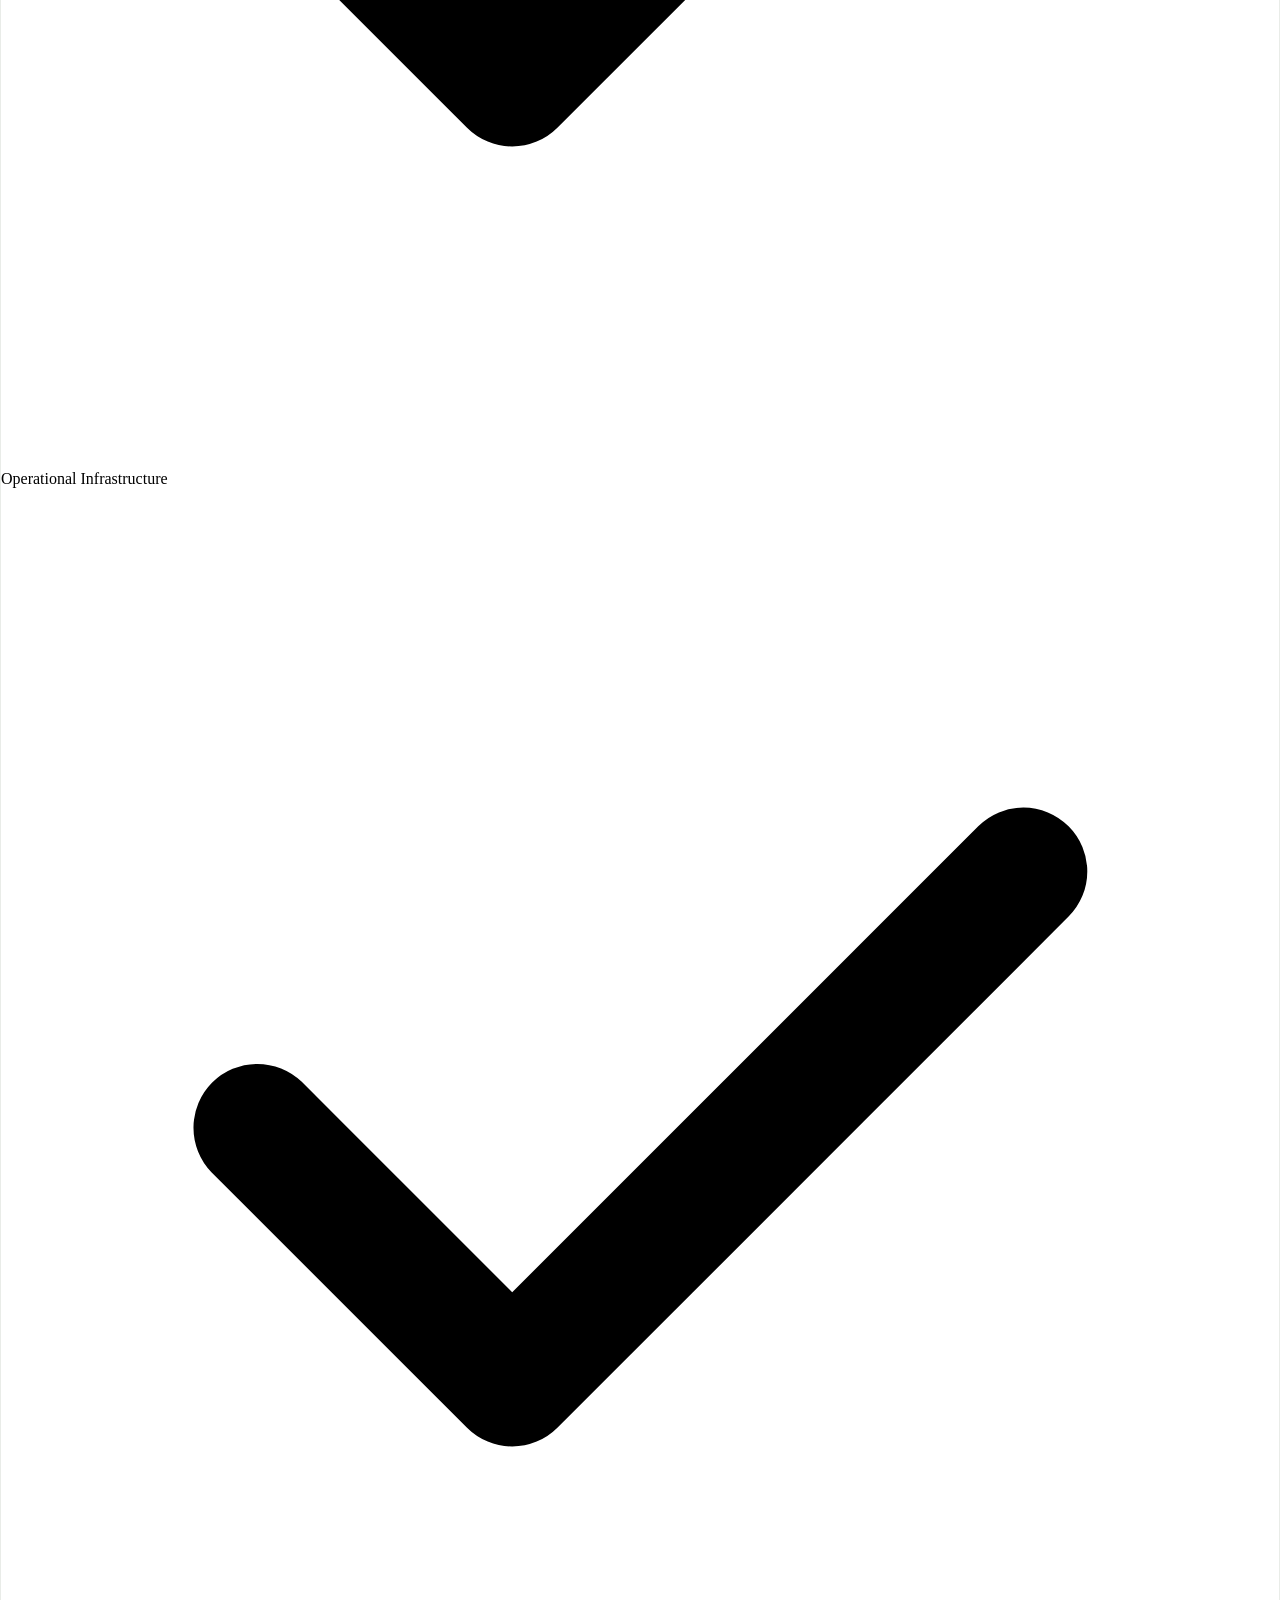
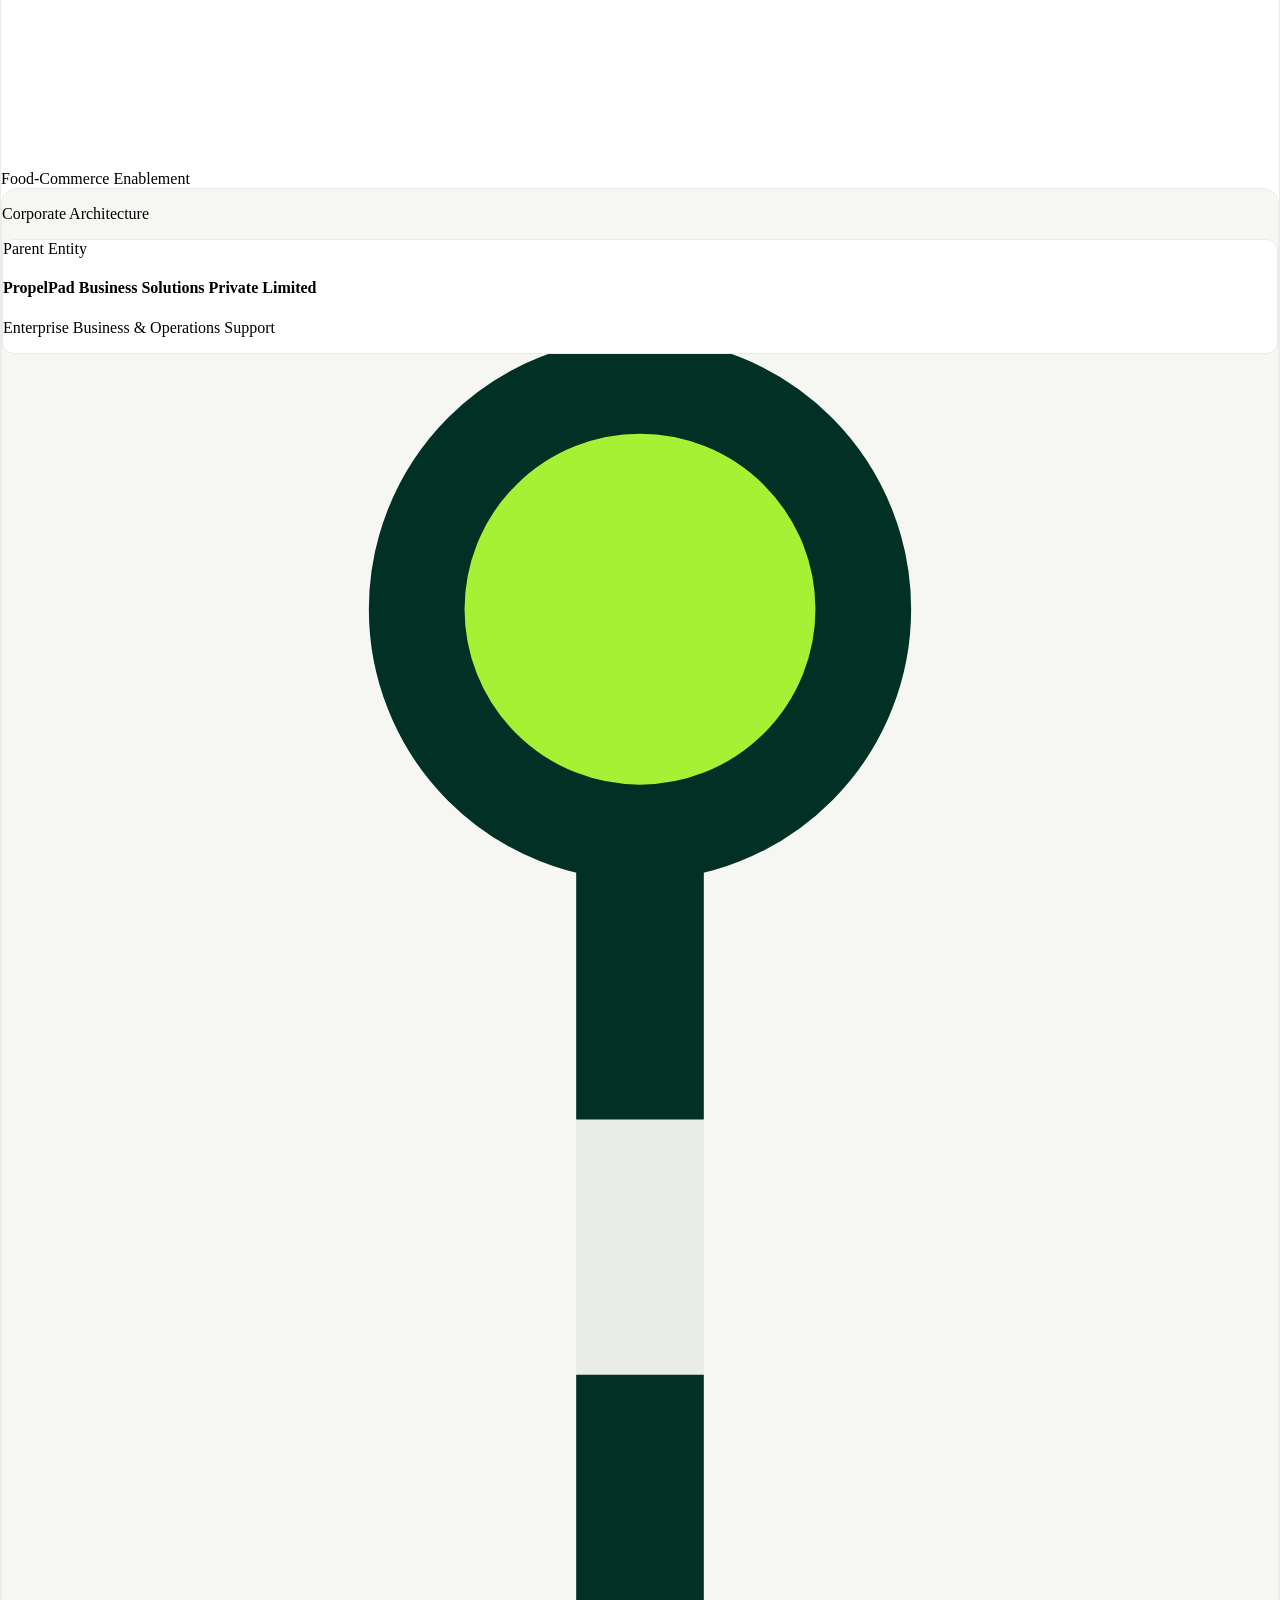
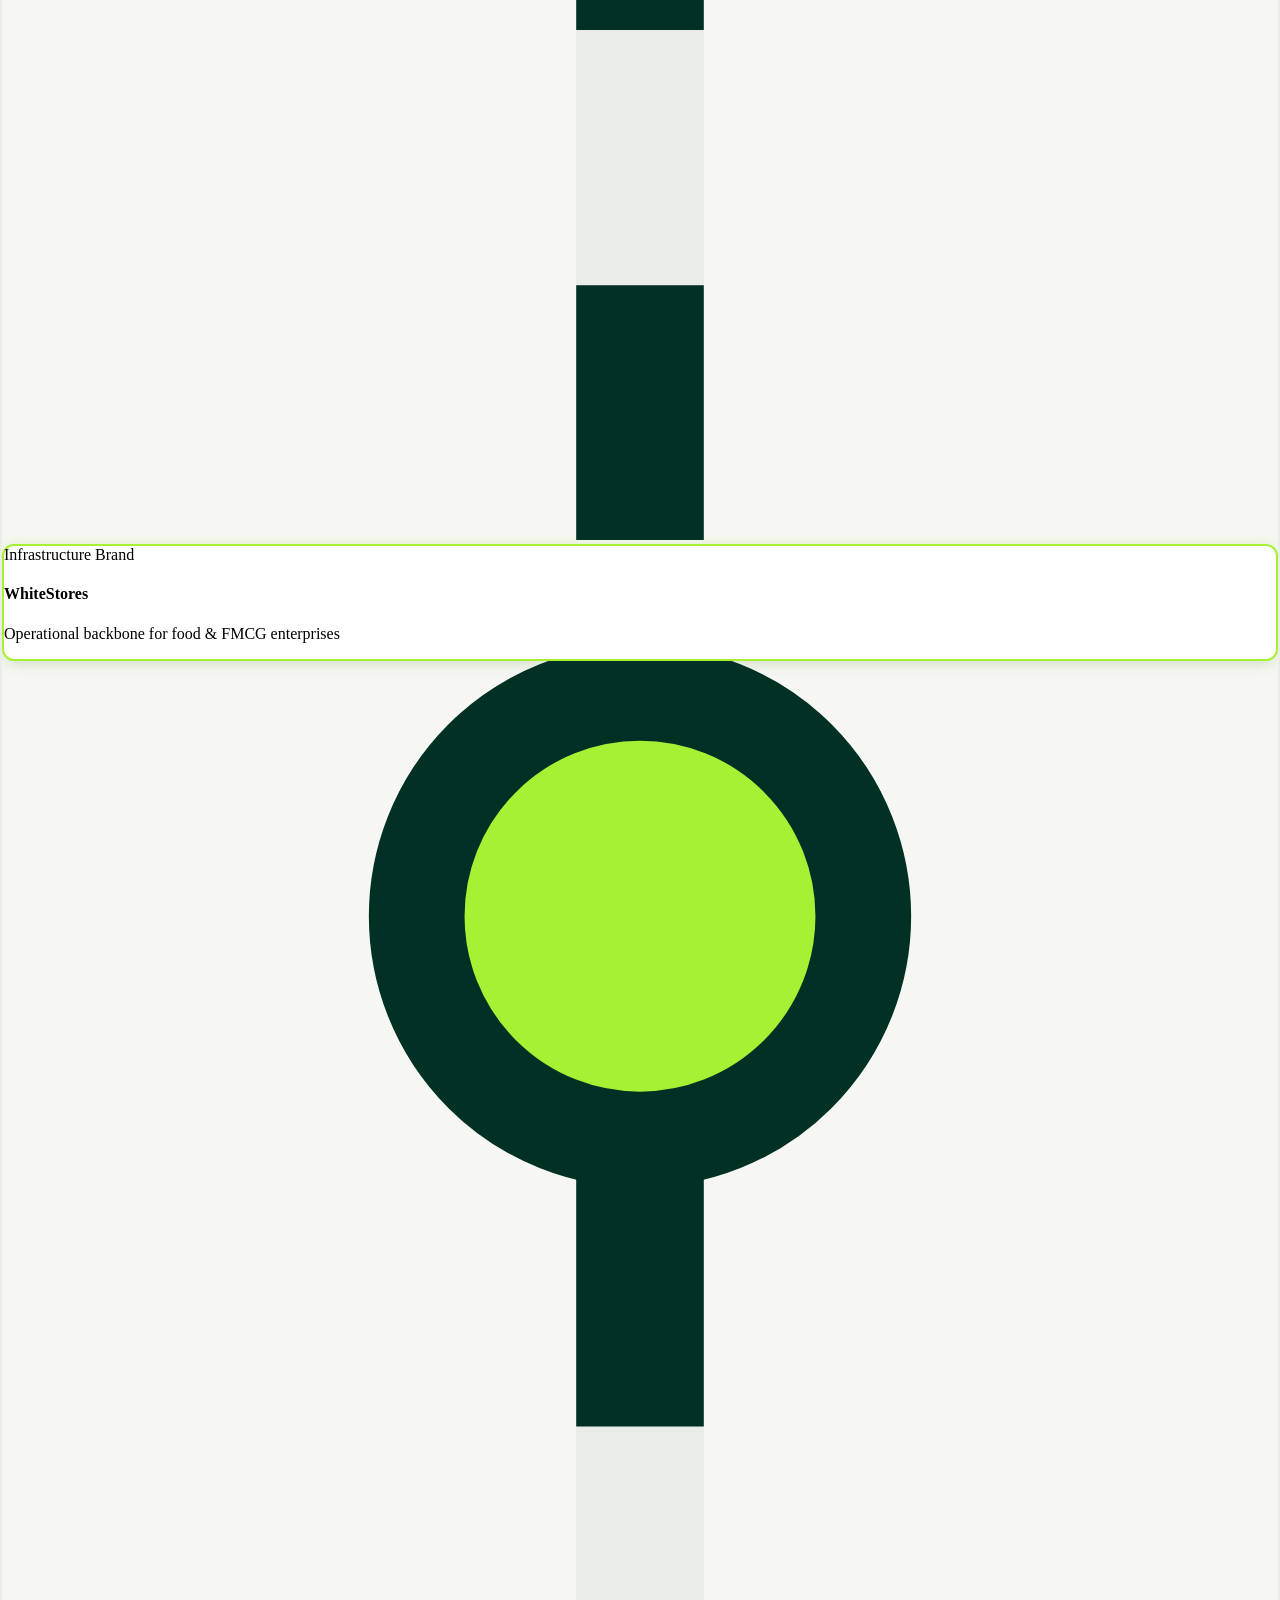
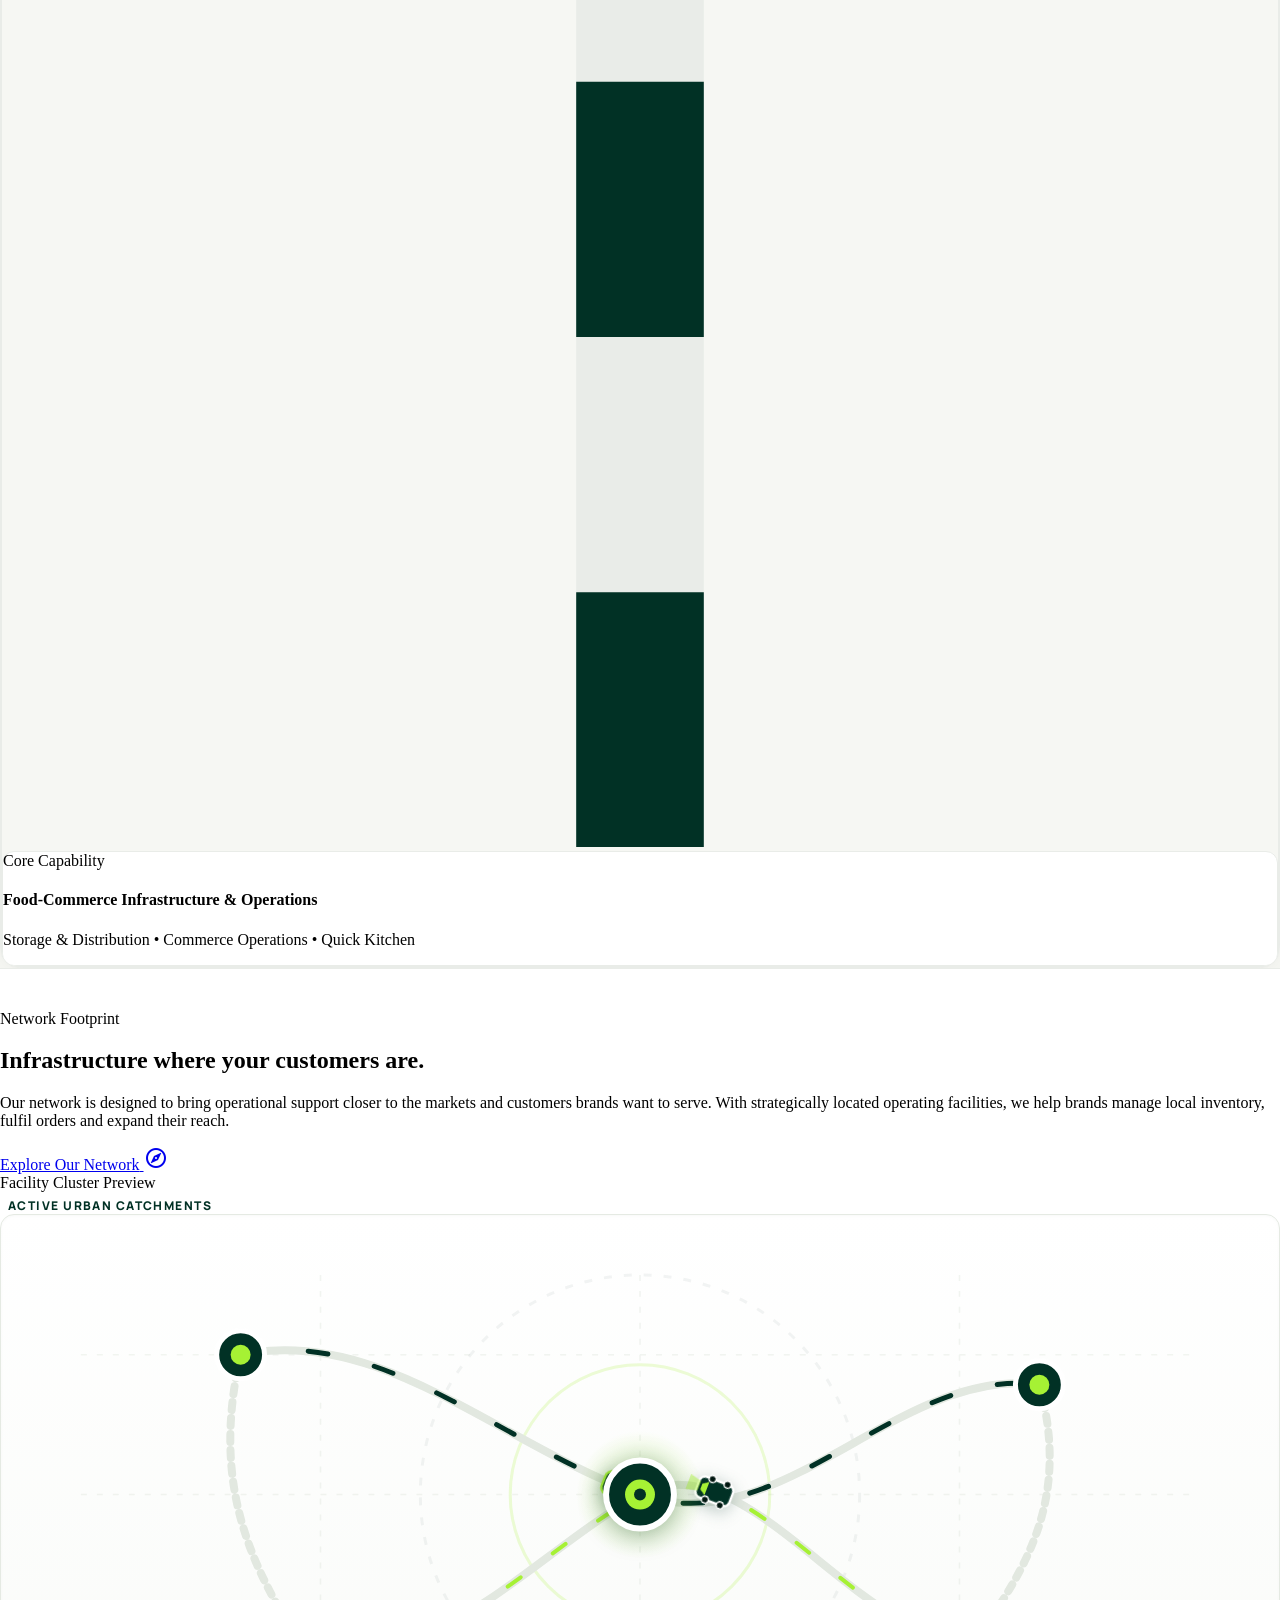
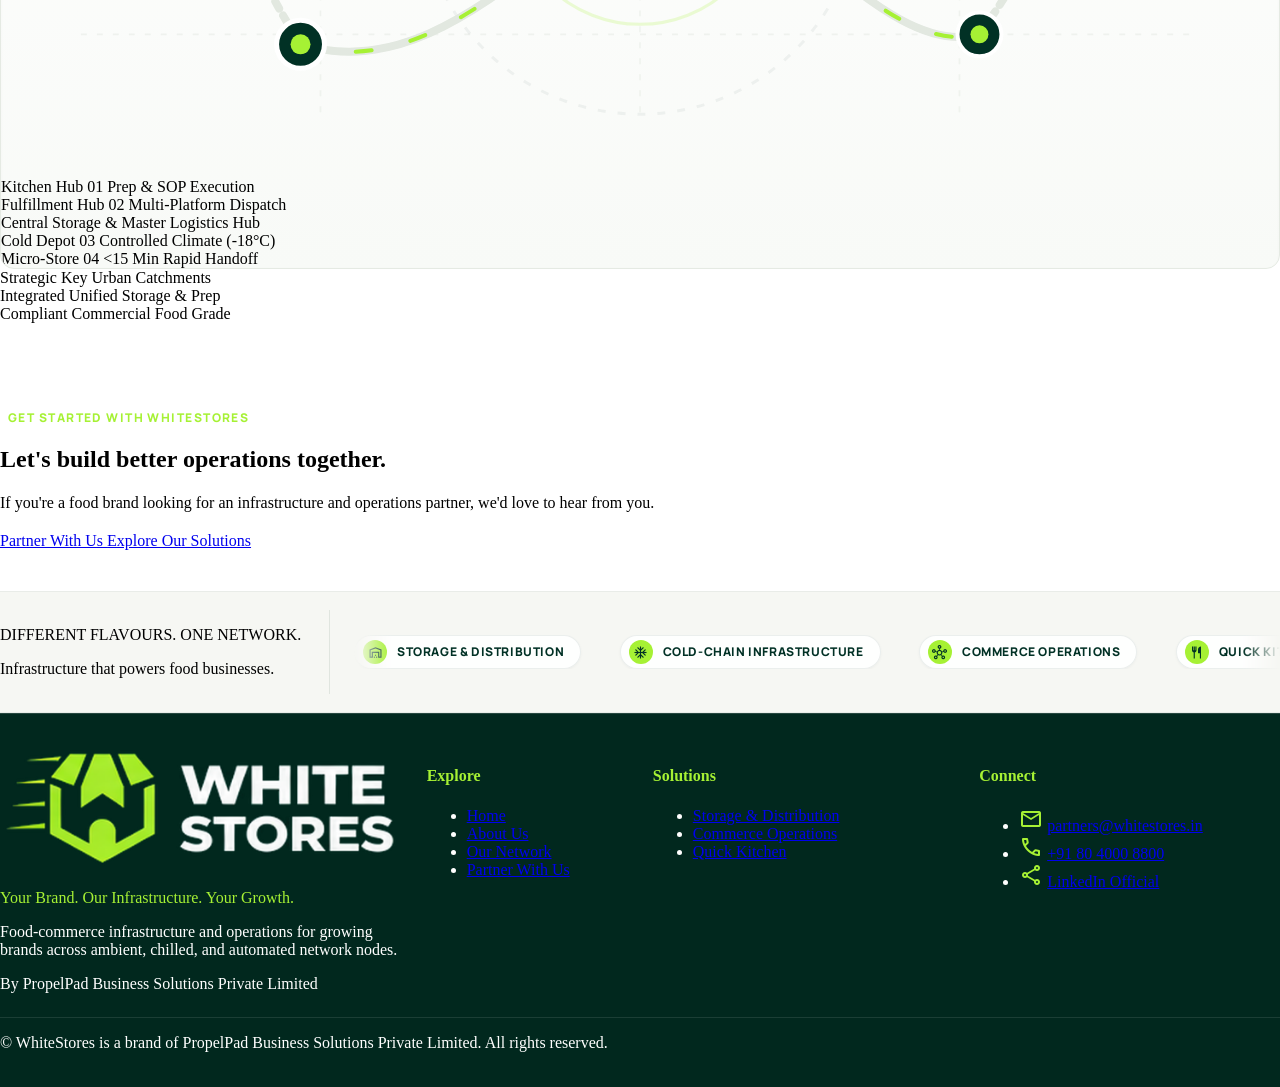
==== commit c6f5aad6: "changing hamburger menu design" ====
--- a/about-us.html
+++ b/about-us.html
@@ -2,14 +2,14 @@
 <!DOCTYPE html>
 
 <html class="scroll-smooth" lang="en"><head><meta charset="utf-8"/><meta content="width=device-width, initial-scale=1.0" name="viewport"/><meta content="web_standard" name="shell-type"/><title>WhiteStores | About Us</title><link href="https://fonts.googleapis.com" rel="preconnect"/><link crossorigin="" href="https://fonts.gstatic.com" rel="preconnect"/><link href="https://fonts.googleapis.com/css2?family=Manrope:wght@400;500;600;700;800&amp;display=swap" rel="stylesheet"/><link href="https://fonts.googleapis.com/css2?family=Material+Symbols+Outlined:opsz,wght,FILL,GRAD@24,400,0,0" rel="stylesheet"/>
-<link href="https://fonts.googleapis.com/css2?family=Material+Symbols+Outlined:wght,FILL@100..700,0..1&amp;display=swap" rel="stylesheet"/><style>@layer base { html, body { margin: 0; padding: 0; } body { overscroll-behavior: none; } main > :first-child { margin-top: 0 !important; } main > :last-child { margin-bottom: 0 !important; } } ::-webkit-scrollbar { display: none; }</style><script src="https://cdn.tailwindcss.com"></script><script id="tailwind-config">tailwind.config = { darkMode: "class", theme: { extend: { "colors": { "brand": { "deep": "#013125", "lime": "#A6F134", "white": "#FFFFFF", "offwhite": "#F6F7F3", "lightgrey": "#E9ECE8", "charcoal": "#252C29", "muted": "#69736D", "surfaceDim": "#02241b" },  "text-primary": "#252C29", "on-background": "#161d1a", "on-secondary": "#ffffff", "surface-container-highest": "#dde4df", "surface-alt": "#F6F7F3", "surface-bright": "#f4fbf6", "on-tertiary": "#ffffff", "on-surface": "#161d1a", "error-container": "#ffdad6", "surface-dim": "#d4dcd7", "on-tertiary-container": "#89948d", "surface-variant": "#dde4df", "text-muted": "#69736D", "error": "#ba1a1a", "on-primary": "#ffffff", "on-surface-variant": "#414845", "surface-container-lowest": "#ffffff", "on-secondary-container": "#476f00", "accent-lime": "#A6F134", "on-primary-container": "#6f9a8a", "outline-variant": "#c0c8c3", "background": "#f4fbf6", "on-error-container": "#93000a", "surface-container-high": "#e3eae5", "inverse-surface": "#2b322f", "surface-canvas": "#FFFFFF", "secondary-container": "#acf83b", "on-primary-fixed": "#002118", "outline": "#717975", "border-subtle": "#E9ECE8", "tertiary-container": "#232c27", "primary-fixed": "#bfecda", "brand-deep-green": "#013125", "surface-container-low": "#eef5f0", "tertiary": "#0f1813", "on-tertiary-fixed-variant": "#3f4944", "inverse-on-surface": "#ebf2ed", "on-error": "#ffffff", "secondary": "#436900", "inverse-primary": "#a3d0be", "on-primary-fixed-variant": "#244e41", "on-secondary-fixed-variant": "#314f00", "on-secondary-fixed": "#112000", "surface-tint": "#3c6658", "surface": "#f4fbf6", "primary-container": "#013125", "tertiary-fixed-dim": "#bfc9c2", "secondary-fixed-dim": "#92db17", "tertiary-fixed": "#dbe5de", "on-tertiary-fixed": "#141d19", "surface-container": "#e8f0eb", "secondary-fixed": "#acf83b", "primary-fixed-dim": "#a3d0be", "primary": "#001a12" }, "borderRadius": { "DEFAULT": "0.25rem", "lg": "0.5rem", "xl": "0.75rem", "full": "9999px" }, "spacing": { "space-2xl": "4rem", "gutter": "1.5rem", "space-3xl": "6rem", "gutter-desktop": "2rem", "space-xs": "0.25rem", "space-lg": "1.5rem", "margin-desktop": "4rem", "space-xl": "2.5rem", "margin-tablet": "2.5rem", "space-md": "1rem", "space-sm": "0.5rem", "margin": "1.25rem" }, "fontFamily": { "headline-lg": ["Manrope"], "eyebrow": ["Manrope"], "body-md": ["Manrope"], "headline-lg-mobile": ["Manrope"], "headline-md": ["Manrope"], "headline-sm": ["Manrope"], "display-hero-mobile": ["Manrope"], "label-action": ["Manrope"], "caption": ["Manrope"], "display-hero": ["Manrope"], "body-sm": ["Manrope"], "body-lg": ["Manrope"], "label-step": ["Manrope"] }, "fontSize": { "headline-lg": ["2.5rem", { "lineHeight": "1.2", "letterSpacing": "-0.02em", "fontWeight": "700" }], "eyebrow": ["0.75rem", { "lineHeight": "1.3", "letterSpacing": "0.12em", "fontWeight": "700" }], "body-md": ["1rem", { "lineHeight": "1.55", "letterSpacing": "0", "fontWeight": "400" }], "headline-lg-mobile": ["1.75rem", { "lineHeight": "1.25", "letterSpacing": "-0.015em", "fontWeight": "700" }], "headline-md": ["1.75rem", { "lineHeight": "1.3", "letterSpacing": "-0.015em", "fontWeight": "700" }], "headline-sm": ["1.25rem", { "lineHeight": "1.4", "letterSpacing": "-0.01em", "fontWeight": "600" }], "display-hero-mobile": ["2.25rem", { "lineHeight": "1.15", "letterSpacing": "-0.02em", "fontWeight": "800" }], "label-action": ["0.9375rem", { "lineHeight": "1", "letterSpacing": "0.01em", "fontWeight": "600" }], "caption": ["0.75rem", { "lineHeight": "1.4", "letterSpacing": "0.02em", "fontWeight": "500" }], "display-hero": ["3.75rem", { "lineHeight": "1.1", "letterSpacing": "-0.03em", "fontWeight": "800" }], "body-sm": ["0.875rem", { "lineHeight": "1.5", "letterSpacing": "0", "fontWeight": "400" }], "body-lg": ["1.125rem", { "lineHeight": "1.6", "letterSpacing": "-0.005em", "fontWeight": "400" }], "label-step": ["1rem", { "lineHeight": "1.2", "letterSpacing": "-0.01em", "fontWeight": "700" }] } } } };</script><link rel="stylesheet" href="css/style.css"/>
+<link href="https://fonts.googleapis.com/css2?family=Material+Symbols+Outlined:wght,FILL@100..700,0..1&amp;display=swap" rel="stylesheet"/><style>@layer base { html, body { margin: 0; padding: 0; } body { overscroll-behavior: none; } main > :first-child { margin-top: 0 !important; } main > :last-child { margin-bottom: 0 !important; } } ::-webkit-scrollbar { display: none; }</style><script src="https://cdn.tailwindcss.com"></script><script id="tailwind-config">tailwind.config = { darkMode: "class", theme: { extend: { "colors": { "brand": { "deep": "#013125", "lime": "#A6F134", "white": "#FFFFFF", "offwhite": "#F6F7F3", "lightgrey": "#E9ECE8", "charcoal": "#252C29", "muted": "#69736D", "surfaceDim": "#02241b" },  "text-primary": "#252C29", "on-background": "#161d1a", "on-secondary": "#ffffff", "surface-container-highest": "#dde4df", "surface-alt": "#F6F7F3", "surface-bright": "#f4fbf6", "on-tertiary": "#ffffff", "on-surface": "#161d1a", "error-container": "#ffdad6", "surface-dim": "#d4dcd7", "on-tertiary-container": "#89948d", "surface-variant": "#dde4df", "text-muted": "#69736D", "error": "#ba1a1a", "on-primary": "#ffffff", "on-surface-variant": "#414845", "surface-container-lowest": "#ffffff", "on-secondary-container": "#476f00", "accent-lime": "#A6F134", "on-primary-container": "#6f9a8a", "outline-variant": "#c0c8c3", "background": "#f4fbf6", "on-error-container": "#93000a", "surface-container-high": "#e3eae5", "inverse-surface": "#2b322f", "surface-canvas": "#FFFFFF", "secondary-container": "#acf83b", "on-primary-fixed": "#002118", "outline": "#717975", "border-subtle": "#E9ECE8", "tertiary-container": "#232c27", "primary-fixed": "#bfecda", "brand-deep-green": "#013125", "surface-container-low": "#eef5f0", "tertiary": "#0f1813", "on-tertiary-fixed-variant": "#3f4944", "inverse-on-surface": "#ebf2ed", "on-error": "#ffffff", "secondary": "#436900", "inverse-primary": "#a3d0be", "on-primary-fixed-variant": "#244e41", "on-secondary-fixed-variant": "#314f00", "on-secondary-fixed": "#112000", "surface-tint": "#3c6658", "surface": "#f4fbf6", "primary-container": "#013125", "tertiary-fixed-dim": "#bfc9c2", "secondary-fixed-dim": "#92db17", "tertiary-fixed": "#dbe5de", "on-tertiary-fixed": "#141d19", "surface-container": "#e8f0eb", "secondary-fixed": "#acf83b", "primary-fixed-dim": "#a3d0be", "primary": "#001a12" }, "borderRadius": { "DEFAULT": "0.25rem", "lg": "0.5rem", "xl": "0.75rem", "full": "9999px" }, "spacing": { "space-2xl": "4rem", "gutter": "1.5rem", "space-3xl": "6rem", "gutter-desktop": "2rem", "space-xs": "0.25rem", "space-lg": "1.5rem", "margin-desktop": "4rem", "space-xl": "2.5rem", "margin-tablet": "2.5rem", "space-md": "1rem", "space-sm": "0.5rem", "margin": "1.25rem" }, "fontFamily": { "headline-lg": ["Manrope"], "eyebrow": ["Manrope"], "body-md": ["Manrope"], "headline-lg-mobile": ["Manrope"], "headline-md": ["Manrope"], "headline-sm": ["Manrope"], "display-hero-mobile": ["Manrope"], "label-action": ["Manrope"], "caption": ["Manrope"], "display-hero": ["Manrope"], "body-sm": ["Manrope"], "body-lg": ["Manrope"], "label-step": ["Manrope"] }, "fontSize": { "headline-lg": ["2.5rem", { "lineHeight": "1.2", "letterSpacing": "-0.02em", "fontWeight": "700" }], "eyebrow": ["0.75rem", { "lineHeight": "1.3", "letterSpacing": "0.12em", "fontWeight": "700" }], "body-md": ["1rem", { "lineHeight": "1.55", "letterSpacing": "0", "fontWeight": "400" }], "headline-lg-mobile": ["1.75rem", { "lineHeight": "1.25", "letterSpacing": "-0.015em", "fontWeight": "700" }], "headline-md": ["1.75rem", { "lineHeight": "1.3", "letterSpacing": "-0.015em", "fontWeight": "700" }], "headline-sm": ["1.25rem", { "lineHeight": "1.4", "letterSpacing": "-0.01em", "fontWeight": "600" }], "display-hero-mobile": ["2.25rem", { "lineHeight": "1.15", "letterSpacing": "-0.02em", "fontWeight": "800" }], "label-action": ["0.9375rem", { "lineHeight": "1", "letterSpacing": "0.01em", "fontWeight": "600" }], "caption": ["0.75rem", { "lineHeight": "1.4", "letterSpacing": "0.02em", "fontWeight": "500" }], "display-hero": ["3.75rem", { "lineHeight": "1.1", "letterSpacing": "-0.03em", "fontWeight": "800" }], "body-sm": ["0.875rem", { "lineHeight": "1.5", "letterSpacing": "0", "fontWeight": "400" }], "body-lg": ["1.125rem", { "lineHeight": "1.6", "letterSpacing": "-0.005em", "fontWeight": "400" }], "label-step": ["1rem", { "lineHeight": "1.2", "letterSpacing": "-0.01em", "fontWeight": "700" }] } } } };</script><link rel="stylesheet" href="css/style.css?v=compact-white-menu-1"/>
 </head>
 <body class="bg-brand-white text-brand-charcoal antialiased flex flex-col min-h-screen">
 <!-- TOP GLOBAL NAVBAR (Exact continuity with Pages 1-6) -->
 <header class="ws-navbar">
   <div class="ws-navbar-container">
     
-    <!-- LEFT: Brand Logo (10-12% reduced, vertically centered) -->
+    <!-- LEFT: Brand Logo (Original logo with lime-green mark and snowy-white text) -->
     <div class="ws-nav-col-left">
       <a class="flex items-center focus:outline-none focus-visible:ring-2 focus-visible:ring-[#A6F134] rounded" data-path="home" href="index.html" title="WhiteStores Home">
         <img alt="WhiteStores" class="ws-nav-logo" src="assets/whitestores-logo.png"/>
@@ -59,10 +59,12 @@
       <a class="ws-nav-cta" data-path="partner-with-us" href="partner-with-us.html">Partner With Us</a>
     </div>
 
-    <!-- Mobile Hamburger Toggle Button -->
+    <!-- Mobile Hamburger Toggle Button (Compact green oval/pill with 3 snowy-white lines) -->
     <div class="flex lg:hidden items-center justify-end">
-      <button aria-controls="ws-mobile-drawer" aria-expanded="false" aria-label="Open Mobile Navigation" class="p-2 text-white hover:text-[#A6F134] rounded-lg transition-colors focus:outline-none cursor-pointer" id="ws-mobile-menu-btn" type="button">
-        <span class="material-symbols-outlined text-[26px]">menu</span>
+      <button aria-controls="ws-mobile-drawer" aria-expanded="false" aria-label="Open Mobile Navigation" class="ws-mobile-menu-pill" id="ws-mobile-menu-btn" type="button">
+        <span class="ws-hamburger-bar"></span>
+        <span class="ws-hamburger-bar"></span>
+        <span class="ws-hamburger-bar"></span>
       </button>
     </div>
 
@@ -855,6 +857,6 @@
     </p>
   </div>
 </div>
-<script src="js/navigation.js" defer></script>
+<script src="js/navigation.js?v=compact-white-menu-1" defer></script>
 </body>
 </html>
--- a/css/style.css
+++ b/css/style.css
@@ -120,566 +120,275 @@
 
 
 
+/* ==========================================================================
+   MOBILE HAMBURGER MENU (COMPACT WHITE DROPDOWN PANEL)
+   - Clean white background directly below the mobile navbar
+   - Compact vertical navigation: Home, Solutions (accordion), Our Network, About Us
+   - Proportional lime-green Partner With Us button
+   - Semi-transparent backdrop overlay with click-to-close
+   - Strict background scrolling prevention on underlying page
+   ========================================================================== */
+
 .ws-mobile-drawer {
-
   position: fixed;
-
-  inset: 0;
-
+  top: var(--ws-nav-height, 68px);
+  left: 0;
+  right: 0;
+  bottom: 0;
   width: 100%;
-
-  height: 100vh;
-
-  height: 100dvh;
-
-  z-index: 99999;
-
-  background-color: #013125;
-
-  color: #FFFFFF;
-
+  height: calc(100vh - var(--ws-nav-height, 68px));
+  height: calc(100dvh - var(--ws-nav-height, 68px));
+  z-index: 49;
+  background-color: rgba(0, 0, 0, 0.45);
+  backdrop-filter: blur(4px);
+  -webkit-backdrop-filter: blur(4px);
   display: none;
-
   flex-direction: column;
-
   justify-content: flex-start;
-
-  overscroll-behavior: contain;
-
+  overflow-y: auto;
   -webkit-overflow-scrolling: touch;
-
   box-sizing: border-box;
-
-}
-
-
+}
 
 .ws-mobile-drawer.is-open {
-
   display: flex !important;
-
-}
-
-
-
-/* Mobile Header */
-
+}
+
+/* Hide duplicate header inside the drawer - navbar at top stays visible */
 .ws-mobile-header {
-
-  height: 64px;
-
+  display: none !important;
+}
+
+/* Compact White Navigation Panel */
+.ws-mobile-nav-scroll {
+  flex: 0 0 auto;
+  width: 100%;
+  background-color: #FFFFFF !important;
+  padding: 16px 20px 8px 20px;
+  display: flex;
+  flex-direction: column;
+  box-sizing: border-box;
+}
+
+.ws-mobile-links {
+  display: flex;
+  flex-direction: column;
+  gap: 2px;
+  width: 100%;
+}
+
+.ws-nav-item {
+  width: 100%;
+  display: flex;
+  flex-direction: column;
+}
+
+.ws-link {
+  display: flex;
+  align-items: center;
+  justify-content: space-between;
+  width: 100%;
+  font-family: 'Manrope', -apple-system, BlinkMacSystemFont, sans-serif;
+  font-size: 0.9375rem; /* 15px */
+  font-weight: 600;
+  color: #013125 !important;
+  text-decoration: none;
+  padding: 10px 12px;
+  border-radius: 8px;
+  transition: background-color 0.15s ease, color 0.15s ease;
+  background-color: transparent;
+}
+
+.ws-link:hover,
+.ws-link:active {
+  color: #436900 !important;
+  background-color: #F6F7F3 !important;
+}
+
+.ws-link.ws-active {
+  color: #013125 !important;
+  font-weight: 700;
+  background-color: #F4FBF6 !important;
+}
+
+.ws-badge {
+  font-family: 'Manrope', sans-serif;
+  font-size: 0.6875rem; /* 11px */
+  font-weight: 700;
+  text-transform: uppercase;
+  letter-spacing: 0.05em;
+  padding: 2px 8px;
+  border-radius: 9999px;
+  background-color: #A6F134;
+  color: #013125;
+}
+
+/* Solutions Row in Mobile Menu */
+.ws-solutions-row {
+  display: flex;
+  align-items: center;
+  justify-content: space-between;
+  width: 100%;
+  border-radius: 8px;
+  transition: background-color 0.15s ease;
+}
+
+.ws-solutions-row:hover,
+.ws-solutions-row:active {
+  background-color: #F6F7F3;
+}
+
+.ws-solutions-link {
+  flex: 1;
+}
+
+.ws-submenu-toggle {
+  background: transparent;
+  border: none;
+  color: #013125;
+  width: 44px;
+  height: 44px;
+  display: flex;
+  align-items: center;
+  justify-content: center;
+  border-radius: 8px;
+  cursor: pointer;
+  transition: color 0.15s ease, transform 0.15s ease;
+  flex-shrink: 0;
+}
+
+.ws-submenu-toggle:hover,
+.ws-submenu-toggle:active,
+.ws-submenu-toggle.is-active {
+  color: #436900;
+}
+
+.ws-chevron-icon {
+  font-size: 20px !important;
+  transition: transform 0.25s cubic-bezier(0.16, 1, 0.3, 1);
+}
+
+.ws-submenu-toggle.is-active .ws-chevron-icon,
+.ws-submenu-toggle[aria-expanded="true"] .ws-chevron-icon {
+  transform: rotate(180deg);
+}
+
+/* Solutions Submenu */
+.ws-submenu {
+  display: none;
+  flex-direction: column;
+  gap: 2px;
+  padding: 4px 0 8px 12px;
+  margin-left: 12px;
+  border-left: 2px solid #A6F134;
+  margin-top: 2px;
+}
+
+.ws-submenu.is-open {
+  display: flex !important;
+}
+
+.ws-sublink {
+  display: flex !important;
+  align-items: center;
+  gap: 8px;
+  width: 100% !important;
+  font-family: 'Manrope', -apple-system, BlinkMacSystemFont, sans-serif;
+  font-size: 0.875rem; /* 14px */
+  font-weight: 500;
+  color: #414845 !important;
+  text-decoration: none;
+  padding: 8px 12px;
+  border-radius: 6px;
+  transition: all 0.15s ease;
+}
+
+.ws-sublink:hover,
+.ws-sublink:active {
+  color: #013125 !important;
+  background-color: #F6F7F3 !important;
+}
+
+.ws-sublink.ws-active {
+  color: #013125 !important;
+  font-weight: 700;
+  background-color: #F4FBF6 !important;
+}
+
+.ws-sublink-dot {
+  width: 5px;
+  height: 5px;
+  border-radius: 9999px;
+  background-color: #A6F134;
+  flex-shrink: 0;
+}
+
+/* Mobile Footer Area (Clean white bottom of the panel with Partner With Us button) */
+.ws-mobile-footer {
+  flex: 0 0 auto;
+  width: 100%;
+  padding: 12px 20px 20px 20px;
+  border-top: none;
+  background-color: #FFFFFF !important;
+  border-bottom: 1px solid rgba(0, 0, 0, 0.08);
+  box-shadow: 0 16px 32px -4px rgba(0, 0, 0, 0.15), 0 4px 12px rgba(0, 0, 0, 0.06);
+  display: flex;
+  flex-direction: column;
+  align-items: center;
+  gap: 0;
+}
+
+.ws-mobile-bottom-text {
+  display: none !important;
+}
+
+.ws-mobile-cta {
+  display: inline-flex;
+  align-items: center;
+  justify-content: center;
+  gap: 8px;
+  width: 100%;
+  max-width: 100%;
+  height: 44px;
   padding: 0 20px;
-
-  display: flex;
-
-  align-items: center;
-
-  justify-content: space-between;
-
-  border-bottom: 1px solid rgba(255, 255, 255, 0.1);
-
-  flex-shrink: 0;
-
-  background-color: #013125;
-
-}
-
-
-
-.ws-mobile-logo {
-
-  display: block;
-
-  height: 34px;
-
-  width: auto;
-
-  max-width: 150px;
-
-  object-fit: contain;
-
-}
-
-
-
-.ws-close-btn {
-
-  background: transparent;
-
-  border: none;
-
-  color: #FFFFFF;
-
-  width: 44px;
-
-  height: 44px;
-
-  display: flex;
-
-  align-items: center;
-
-  justify-content: center;
-
-  border-radius: 8px;
-
-  cursor: pointer;
-
-  transition: background-color 0.15s ease, color 0.15s ease;
-
-}
-
-
-
-.ws-close-btn:hover,
-
-.ws-close-btn:active {
-
-  background-color: rgba(255, 255, 255, 0.1);
-
-  color: #A6F134;
-
-}
-
-
-
-.ws-close-btn:focus-visible {
-
-  outline: 2px solid #A6F134;
-
-  outline-offset: 2px;
-
-}
-
-
-
-/* Scrollable Navigation Body */
+  background-color: #A6F134 !important;
+  color: #013125 !important;
+  border-radius: 9999px;
+  font-weight: 700;
+  font-size: 0.9375rem; /* 15px */
+  text-decoration: none;
+  font-family: 'Manrope', sans-serif;
+  box-shadow: 0 2px 8px rgba(1, 49, 37, 0.12);
+  transition: background-color 0.15s ease, transform 0.15s ease;
+}
+
+.ws-mobile-cta:hover,
+.ws-mobile-cta:active {
+  background-color: #95dc2b !important;
+}
+
+
+
+/* Background Scrolling Prevention */
+html.ws-menu-locked,
+body.ws-menu-locked {
+  overflow: hidden !important;
+  height: 100% !important;
+  touch-action: none;
+}
+
+body.ws-menu-locked {
+  position: fixed !important;
+  width: 100% !important;
+}
+
+.ws-mobile-drawer {
+  touch-action: auto !important;
+}
 
 .ws-mobile-nav-scroll {
-
-  flex: 1 1 auto;
-
-  overflow-y: auto;
-
-  -webkit-overflow-scrolling: touch;
-
-  padding: 16px 20px 20px 20px;
-
-  display: flex;
-
-  flex-direction: column;
-
-  overscroll-behavior: contain;
-
-}
-
-
-
-.ws-mobile-links {
-
-  display: flex;
-
-  flex-direction: column;
-
-  gap: 6px;
-
-  width: 100%;
-
-}
-
-
-
-.ws-nav-item {
-
-  width: 100%;
-
-  display: flex;
-
-  flex-direction: column;
-
-}
-
-
-
-.ws-link {
-
-  display: flex;
-
-  align-items: center;
-
-  justify-content: space-between;
-
-  width: 100%;
-
-  font-family: 'Manrope', sans-serif;
-
-  font-size: 1.125rem; /* 18px */
-
-  font-weight: 700;
-
-  color: #FFFFFF;
-
-  text-decoration: none;
-
-  padding: 12px 14px;
-
-  border-radius: 8px;
-
-  transition: background-color 0.15s ease, color 0.15s ease;
-
-}
-
-
-
-.ws-link:hover,
-
-.ws-link:active {
-
-  color: #A6F134;
-
-  background-color: rgba(255, 255, 255, 0.06);
-
-}
-
-
-
-.ws-link.ws-active {
-
-  color: #A6F134;
-
-  background-color: rgba(255, 255, 255, 0.05);
-
-}
-
-
-
-.ws-badge {
-
-  font-family: 'Manrope', sans-serif;
-
-  font-size: 0.6875rem; /* 11px */
-
-  font-weight: 700;
-
-  text-transform: uppercase;
-
-  letter-spacing: 0.05em;
-
-  padding: 2px 8px;
-
-  border-radius: 9999px;
-
-  background-color: #A6F134;
-
-  color: #013125;
-
-}
-
-
-
-/* Solutions Row & Accordion */
-
-.ws-solutions-row {
-
-  display: flex;
-
-  align-items: center;
-
-  justify-content: space-between;
-
-  width: 100%;
-
-}
-
-
-
-.ws-solutions-link {
-
-  flex: 1;
-
-}
-
-
-
-.ws-submenu-toggle {
-
-  background: transparent;
-
-  border: none;
-
-  color: rgba(255, 255, 255, 0.7);
-
-  width: 44px;
-
-  height: 44px;
-
-  display: flex;
-
-  align-items: center;
-
-  justify-content: center;
-
-  border-radius: 8px;
-
-  cursor: pointer;
-
-  transition: all 0.15s ease;
-
-  flex-shrink: 0;
-
-}
-
-
-
-.ws-submenu-toggle:hover,
-
-.ws-submenu-toggle:active,
-
-.ws-submenu-toggle.is-active {
-
-  color: #A6F134;
-
-  background-color: rgba(255, 255, 255, 0.06);
-
-}
-
-
-
-.ws-chevron-icon {
-
-  font-size: 22px !important;
-
-  transition: transform 0.25s cubic-bezier(0.16, 1, 0.3, 1);
-
-}
-
-
-
-.ws-submenu-toggle.is-active .ws-chevron-icon,
-
-.ws-submenu.is-open ~ .ws-solutions-row .ws-chevron-icon,
-
-.ws-submenu-toggle[aria-expanded="true"] .ws-chevron-icon {
-
-  transform: rotate(180deg);
-
-}
-
-
-
-/* Solutions Submenu (Vertical Stacking, No Running Together) */
-
-.ws-submenu {
-
-  display: none;
-
-  flex-direction: column;
-
-  gap: 3px;
-
-  padding: 4px 0 8px 14px;
-
-  margin-left: 14px;
-
-  border-left: 2px solid rgba(166, 241, 52, 0.35);
-
-  margin-top: 2px;
-
-}
-
-
-
-.ws-submenu.is-open {
-
-  display: flex !important;
-
-}
-
-
-
-.ws-sublink {
-
-  display: flex !important;
-
-  align-items: center;
-
-  gap: 10px;
-
-  width: 100% !important;
-
-  font-family: 'Manrope', sans-serif;
-
-  font-size: 0.9375rem; /* 15px */
-
-  font-weight: 500;
-
-  color: rgba(255, 255, 255, 0.85);
-
-  text-decoration: none;
-
-  padding: 10px 12px;
-
-  border-radius: 6px;
-
-  transition: all 0.15s ease;
-
-}
-
-
-
-.ws-sublink:hover,
-
-.ws-sublink:active {
-
-  color: #A6F134;
-
-  background-color: rgba(255, 255, 255, 0.06);
-
-}
-
-
-
-.ws-sublink.ws-active {
-
-  color: #A6F134;
-
-  font-weight: 700;
-
-  background-color: rgba(166, 241, 52, 0.08);
-
-}
-
-
-
-.ws-sublink-dot {
-
-  width: 6px;
-
-  height: 6px;
-
-  border-radius: 9999px;
-
-  background-color: rgba(255, 255, 255, 0.35);
-
-  flex-shrink: 0;
-
-  transition: background-color 0.15s ease;
-
-}
-
-
-
-.ws-sublink:hover .ws-sublink-dot,
-
-.ws-sublink.ws-active .ws-sublink-dot {
-
-  background-color: #A6F134;
-
-}
-
-
-
-/* Mobile Footer Area inside Drawer */
-
-.ws-mobile-footer {
-
-  padding: 16px 20px 20px 20px;
-
-  border-top: 1px solid rgba(255, 255, 255, 0.1);
-
-  display: flex;
-
-  flex-direction: column;
-
-  align-items: center;
-
-  gap: 10px;
-
-  background-color: #01281e;
-
-  flex-shrink: 0;
-
-}
-
-
-
-.ws-mobile-cta {
-
-  display: inline-flex;
-
-  align-items: center;
-
-  justify-content: center;
-
-  gap: 8px;
-
-  width: 100%;
-
-  max-width: 290px;
-
-  height: 46px;
-
-  padding: 0 20px;
-
-  background-color: #A6F134;
-
-  color: #013125 !important;
-
-  border-radius: 10px;
-
-  font-weight: 700;
-
-  font-size: 0.9375rem; /* 15px */
-
-  text-decoration: none;
-
-  font-family: 'Manrope', sans-serif;
-
-  box-shadow: 0 4px 12px rgba(0, 0, 0, 0.2);
-
-  transition: background-color 0.15s ease, transform 0.15s ease;
-
-}
-
-
-
-.ws-mobile-cta:hover,
-
-.ws-mobile-cta:active {
-
-  background-color: #95dc2b;
-
-  transform: translateY(-1px);
-
-}
-
-
-
-.ws-mobile-bottom-text {
-
-  font-size: 0.6875rem; /* 11px */
-
-  color: rgba(255, 255, 255, 0.5);
-
-  text-align: center;
-
-  font-family: 'Manrope', sans-serif;
-
-}
-
-
-
-/* Background Scrolling Prevention */
-
-body.ws-menu-locked {
-
-  position: fixed !important;
-
-  width: 100% !important;
-
-  overflow: hidden !important;
-
-  touch-action: none;
-
+  touch-action: pan-y !important;
+  overscroll-behavior: contain !important;
 }
 
 
@@ -1310,409 +1019,353 @@
 
 
 .ws-navbar {
-
   position: fixed;
-
   top: 0;
-
   left: 0;
-
   right: 0;
-
   width: 100%;
-
   height: var(--ws-nav-height, 68px) !important;
-
   z-index: 50;
-
-  background: linear-gradient(180deg, rgba(1, 49, 37, 0.96) 0%, rgba(1, 40, 30, 0.94) 100%) !important;
-
-  backdrop-filter: blur(16px);
-
-  -webkit-backdrop-filter: blur(16px);
-
-  border-bottom: 1px solid rgba(255, 255, 255, 0.1) !important;
-
+  background-color: rgba(255, 255, 255, 0.92) !important;
+  backdrop-filter: blur(12px) !important;
+  -webkit-backdrop-filter: blur(12px) !important;
+  border-bottom: 1px solid rgba(0, 0, 0, 0.06) !important;
+  box-shadow: 0 1px 3px rgba(0, 0, 0, 0.03), 0 4px 12px rgba(1, 49, 37, 0.03) !important;
+  box-sizing: border-box;
+  transition: background-color 0.3s ease, box-shadow 0.3s ease, border-color 0.3s ease;
+}
+
+
+
+.ws-navbar-container {
+
+  height: 100%;
+
+  max-width: 1280px;
+
+  margin-left: auto;
+
+  margin-right: auto;
+
+  padding-left: clamp(1rem, 2.5vw, 2rem);
+
+  padding-right: clamp(1rem, 2.5vw, 2rem);
+
+  display: flex;
+
+  align-items: center;
+
+  justify-content: space-between;
+
+}
+
+
+
+/* Equal width columns to keep center navigation perfectly centered */
+
+.ws-nav-col-left {
+
+  width: 170px;
+
+  display: flex;
+
+  align-items: center;
+
+  justify-content: flex-start;
+
+  flex-shrink: 0;
+
+}
+
+
+
+.ws-nav-col-right {
+
+  width: 170px;
+
+  display: flex;
+
+  align-items: center;
+
+  justify-content: flex-end;
+
+  flex-shrink: 0;
+
+}
+
+
+
+/* Reduced Logo (10-12% smaller display size) */
+
+.ws-nav-logo {
+  height: 38px;
+  max-height: 38px;
+  width: auto;
+  object-fit: contain;
+  display: block;
+  filter: drop-shadow(0 1px 2px rgba(1, 49, 37, 0.85)) drop-shadow(0 2px 5px rgba(0, 0, 0, 0.65));
+  transition: opacity 0.2s ease, transform 0.2s ease;
+}
+
+@media (min-width: 1024px) {
+  .ws-nav-logo {
+    height: 40px;
+    max-height: 40px;
+  }
+}
+
+.ws-nav-logo:hover {
+  opacity: 0.92;
+}
+
+/* Desktop Navigation Links */
+.ws-nav-links {
+  display: none;
+  align-items: center;
+  justify-content: center;
+  gap: clamp(1.25rem, 2vw, 2rem);
+  flex: 1;
+  margin-left: 1rem;
+  margin-right: 1rem;
+  white-space: nowrap;
+}
+
+@media (min-width: 1024px) {
+  .ws-nav-links {
+    display: flex;
+  }
+}
+
+.ws-nav-link {
+  font-family: 'Manrope', sans-serif;
+  font-size: 0.875rem; /* 14px */
+  font-weight: 600;
+  color: #013125 !important;
+  text-shadow: none !important;
+  text-decoration: none;
+  padding: 6px 10px;
+  border-radius: 6px;
+  transition: color 0.2s ease, opacity 0.2s ease;
+  white-space: nowrap;
+  display: inline-flex;
+  align-items: center;
+  gap: 4px;
+  position: relative;
+  background: transparent;
+  border: none;
+  cursor: pointer;
+}
+
+.ws-nav-link:hover,
+.ws-nav-link:focus-visible {
+  color: #436900 !important;
+  text-shadow: none !important;
+}
+
+/* Active Nav Indicator matching approved homepage reference */
+.ws-nav-link.is-active {
+  color: #013125 !important;
+  font-weight: 700;
+  text-shadow: none !important;
+}
+
+.ws-nav-link.is-active::after {
+  content: '';
+  position: absolute;
+  bottom: -2px;
+  left: 10px;
+  right: 10px;
+  height: 2.5px;
+  background-color: #A6F134;
+  border-radius: 9999px;
+  box-shadow: 0 1px 3px rgba(1, 49, 37, 0.2);
+}
+
+
+
+/* Mobile Hamburger Button - Compact horizontally oval/pill bright-green with 3 snowy-white lines */
+
+.ws-mobile-menu-pill {
+
+  display: inline-flex !important;
+
+  flex-direction: column !important;
+
+  align-items: center !important;
+
+  justify-content: center !important;
+
+  gap: 3.5px !important;
+
+  width: 44px !important;
+
+  height: 32px !important;
+
+  padding: 0 !important;
+
+  border-radius: 9999px !important;
+
+  background-color: #A6F134 !important;
+
+  border: 1px solid rgba(255, 255, 255, 0.3) !important;
+
+  box-shadow: 0 2px 8px rgba(0, 0, 0, 0.2), 0 0 10px rgba(166, 241, 52, 0.25) !important;
+
+  cursor: pointer !important;
+
+  transition: transform 0.15s ease, background-color 0.2s ease, box-shadow 0.2s ease !important;
+
+  outline: none !important;
+
+  flex-shrink: 0 !important;
+
+}
+
+
+
+.ws-mobile-menu-pill:hover,
+
+.ws-mobile-menu-pill:focus-visible {
+
+  background-color: #95DC2B !important;
+
+  transform: scale(1.04);
+
+  box-shadow: 0 3px 12px rgba(0, 0, 0, 0.25), 0 0 14px rgba(166, 241, 52, 0.4) !important;
+
+}
+
+
+
+.ws-mobile-menu-pill:active {
+
+  transform: scale(0.97);
+
+}
+
+
+
+.ws-mobile-menu-pill .ws-hamburger-bar {
+  display: block !important;
+  width: 18px !important;
+  height: 2px !important;
+  background-color: #FFFFFF !important;
+  border-radius: 9999px !important;
+  box-shadow: 0 1px 2px rgba(1, 49, 37, 0.45) !important;
+  pointer-events: none !important;
+  transition: transform 0.25s cubic-bezier(0.16, 1, 0.3, 1), opacity 0.2s ease !important;
+}
+
+.ws-mobile-menu-pill[aria-expanded="true"] .ws-hamburger-bar:nth-child(1) {
+  transform: translateY(5.5px) rotate(45deg);
+}
+
+.ws-mobile-menu-pill[aria-expanded="true"] .ws-hamburger-bar:nth-child(2) {
+  opacity: 0;
+  transform: scaleX(0);
+}
+
+.ws-mobile-menu-pill[aria-expanded="true"] .ws-hamburger-bar:nth-child(3) {
+  transform: translateY(-5.5px) rotate(-45deg);
+}
+
+
+
+/* Dropdown trigger specific styling */
+
+.ws-solutions-btn {
+
+  font-family: 'Manrope', sans-serif;
+
+  font-size: 0.875rem;
+
+}
+
+
+
+.ws-dropdown-chevron {
+
+  font-size: 18px !important;
+
+  transition: transform 0.25s cubic-bezier(0.16, 1, 0.3, 1);
+
+}
+
+
+
+.group:hover .ws-dropdown-chevron,
+
+.ws-solutions-btn[aria-expanded="true"] .ws-dropdown-chevron {
+
+  transform: rotate(180deg);
+
+}
+
+
+
+/* ==========================================================================
+
+   UNIFIED WHITE SOLUTIONS DROPDOWN
+
+   Exact replica of homepage design across all 8 pages
+
+   ========================================================================== */
+
+
+
+.ws-dropdown-wrapper {
+  position: absolute;
+  top: 100%;
+  left: 50%;
+  transform: translate(-50%, 6px);
+  width: 295px;
+  padding-top: 8px; /* Bridge gap for uninterrupted pointer motion */
+  opacity: 0;
+  visibility: hidden;
+  pointer-events: none;
+  transition: opacity 0.2s cubic-bezier(0.16, 1, 0.3, 1),
+              transform 0.2s cubic-bezier(0.16, 1, 0.3, 1),
+              visibility 0.2s ease;
+  z-index: 60;
+}
+
+.group:hover .ws-dropdown-wrapper,
+.group:focus-within .ws-dropdown-wrapper,
+.ws-dropdown-wrapper.is-open {
+  opacity: 1;
+  visibility: visible;
+  pointer-events: auto;
+  transform: translate(-50%, 0);
+}
+
+.ws-dropdown-menu {
+  background-color: #FFFFFF !important;
+  border-radius: 14px;
+  padding: 10px;
+  border: 1px solid rgba(0, 0, 0, 0.08);
   box-shadow: 
-
-    inset 0 1px 0 rgba(255, 255, 255, 0.12),
-
-    0 4px 20px -2px rgba(0, 0, 0, 0.35) !important;
-
-  box-sizing: border-box;
-
-  transition: background-color 0.3s ease, box-shadow 0.3s ease;
-
-}
-
-
-
-.ws-navbar-container {
-
-  height: 100%;
-
-  max-width: 1280px;
-
-  margin-left: auto;
-
-  margin-right: auto;
-
-  padding-left: clamp(1rem, 2.5vw, 2rem);
-
-  padding-right: clamp(1rem, 2.5vw, 2rem);
-
+    0 10px 25px -5px rgba(0, 0, 0, 0.08),
+    0 8px 10px -6px rgba(0, 0, 0, 0.04),
+    0 0 1px rgba(0, 0, 0, 0.08);
   display: flex;
-
-  align-items: center;
-
-  justify-content: space-between;
-
-}
-
-
-
-/* Equal width columns to keep center navigation perfectly centered */
-
-.ws-nav-col-left {
-
-  width: 170px;
-
-  display: flex;
-
-  align-items: center;
-
-  justify-content: flex-start;
-
-  flex-shrink: 0;
-
-}
-
-
-
-.ws-nav-col-right {
-
-  width: 170px;
-
-  display: flex;
-
-  align-items: center;
-
-  justify-content: flex-end;
-
-  flex-shrink: 0;
-
-}
-
-
-
-/* Reduced Logo (10-12% smaller display size) */
-
-.ws-nav-logo {
-
-  height: 38px;
-
-  max-height: 38px;
-
-  width: auto;
-
-  object-fit: contain;
-
+  flex-direction: column;
+  gap: 6px;
+  text-align: left;
+}
+
+.ws-dropdown-item {
   display: block;
-
-  transition: opacity 0.2s ease, transform 0.2s ease;
-
-}
-
-
-
-@media (min-width: 1024px) {
-
-  .ws-nav-logo {
-
-    height: 40px;
-
-    max-height: 40px;
-
-  }
-
-}
-
-
-
-.ws-nav-logo:hover {
-
-  opacity: 0.92;
-
-}
-
-
-
-/* Desktop Navigation Links */
-
-.ws-nav-links {
-
-  display: none;
-
-  align-items: center;
-
-  justify-content: center;
-
-  gap: clamp(1.25rem, 2vw, 2rem);
-
-  flex: 1;
-
-  margin-left: 1rem;
-
-  margin-right: 1rem;
-
-  white-space: nowrap;
-
-}
-
-
-
-@media (min-width: 1024px) {
-
-  .ws-nav-links {
-
-    display: flex;
-
-  }
-
-}
-
-
-
-.ws-nav-link {
-
-  font-family: 'Manrope', sans-serif;
-
-  font-size: 0.875rem; /* 14px */
-
-  font-weight: 600;
-
-  color: rgba(255, 255, 255, 0.85) !important;
-
+  padding: 10px 14px;
+  border-radius: 10px;
   text-decoration: none;
-
-  padding: 6px 10px;
-
-  border-radius: 6px;
-
-  transition: color 0.2s ease, opacity 0.2s ease;
-
-  white-space: nowrap;
-
-  display: inline-flex;
-
-  align-items: center;
-
-  gap: 4px;
-
-  position: relative;
-
-  background: transparent;
-
-  border: none;
-
-  cursor: pointer;
-
-}
-
-
-
-.ws-nav-link:hover,
-
-.ws-nav-link:focus-visible {
-
-  color: #A6F134 !important;
-
-}
-
-
-
-/* Active Nav Indicator matching approved homepage reference */
-
-.ws-nav-link.is-active {
-
-  color: #A6F134 !important;
-
-  font-weight: 700;
-
-}
-
-
-
-.ws-nav-link.is-active::after {
-
-  content: '';
-
-  position: absolute;
-
-  bottom: -2px;
-
-  left: 10px;
-
-  right: 10px;
-
-  height: 2px;
-
-  background-color: #A6F134;
-
-  border-radius: 9999px;
-
-}
-
-
-
-/* Dropdown trigger specific styling */
-
-.ws-solutions-btn {
-
-  font-family: 'Manrope', sans-serif;
-
-  font-size: 0.875rem;
-
-}
-
-
-
-.ws-dropdown-chevron {
-
-  font-size: 18px !important;
-
-  transition: transform 0.25s cubic-bezier(0.16, 1, 0.3, 1);
-
-}
-
-
-
-.group:hover .ws-dropdown-chevron,
-
-.ws-solutions-btn[aria-expanded="true"] .ws-dropdown-chevron {
-
-  transform: rotate(180deg);
-
-}
-
-
-
-/* ==========================================================================
-
-   UNIFIED WHITE SOLUTIONS DROPDOWN
-
-   Exact replica of homepage design across all 8 pages
-
-   ========================================================================== */
-
-
-
-.ws-dropdown-wrapper {
-
-  position: absolute;
-
-  top: 100%;
-
-  left: 50%;
-
-  transform: translate(-50%, 6px);
-
-  width: 290px;
-
-  padding-top: 8px; /* Bridge gap for uninterrupted pointer motion */
-
-  opacity: 0;
-
-  visibility: hidden;
-
-  pointer-events: none;
-
-  transition: opacity 0.2s cubic-bezier(0.16, 1, 0.3, 1),
-
-              transform 0.2s cubic-bezier(0.16, 1, 0.3, 1),
-
-              visibility 0.2s ease;
-
-  z-index: 60;
-
-}
-
-
-
-.group:hover .ws-dropdown-wrapper,
-
-.group:focus-within .ws-dropdown-wrapper,
-
-.ws-dropdown-wrapper.is-open {
-
-  opacity: 1;
-
-  visibility: visible;
-
-  pointer-events: auto;
-
-  transform: translate(-50%, 0);
-
-}
-
-
-
-.ws-dropdown-menu {
-
-  background-color: #FFFFFF !important;
-
-  border-radius: 16px;
-
-  padding: 8px;
-
-  border: 1px solid rgba(0, 0, 0, 0.06);
-
-  box-shadow: 
-
-    0 20px 38px -8px rgba(0, 0, 0, 0.24),
-
-    0 4px 12px -2px rgba(0, 0, 0, 0.08),
-
-    0 0 1px rgba(0, 0, 0, 0.12);
-
-  display: flex;
-
-  flex-direction: column;
-
-  gap: 3px;
-
-  text-align: left;
-
-}
-
-
-
-.ws-dropdown-item {
-
-  display: block;
-
-  padding: 10px 14px;
-
-  border-radius: 12px;
-
-  text-decoration: none;
-
   background-color: transparent;
-
-  transition: background-color 0.15s ease, transform 0.15s ease;
-
-}
-
-
+  transition: background-color 0.15s ease;
+}
 
 .ws-dropdown-item:hover,
-
 .ws-dropdown-item:focus-visible {
-
   background-color: #F6F7F3 !important;
-
-  transform: translateX(2px);
-
+  transform: none;
 }
 
 
@@ -3945,6 +3598,12 @@
   opacity: 0.96;
 }
 
+@media (max-width: 1023px) {
+  .ws-unified-commerce-section .ws-quad-segment {
+    transform-origin: 170px 267px;
+  }
+}
+
 .ws-unified-commerce-section .ws-quad-order {
   --glow-color: rgba(22, 91, 83, 0.65);
 }
@@ -4227,5 +3886,24 @@
   padding: 0 !important;
 }
 
-
-
+/* ==========================================================================
+   REDUCE OUR NETWORK TEXT GLOW (Subtle, Natural Appearance)
+   ========================================================================== */
+.ws-hero-network h1,
+.ws-hero-network .ws-hero-title,
+.ws-hero-network p,
+.ws-hero-network span,
+.ws-hero-network a,
+.ws-cohesive-title,
+.ws-continuum-section h2,
+.ws-continuum-section h3,
+.ws-continuum-section p,
+.ws-facility-feed-section h2,
+.ws-facility-feed-section h3,
+.ws-brand-family-section h2 {
+  text-shadow: none !important;
+}
+
+
+
+
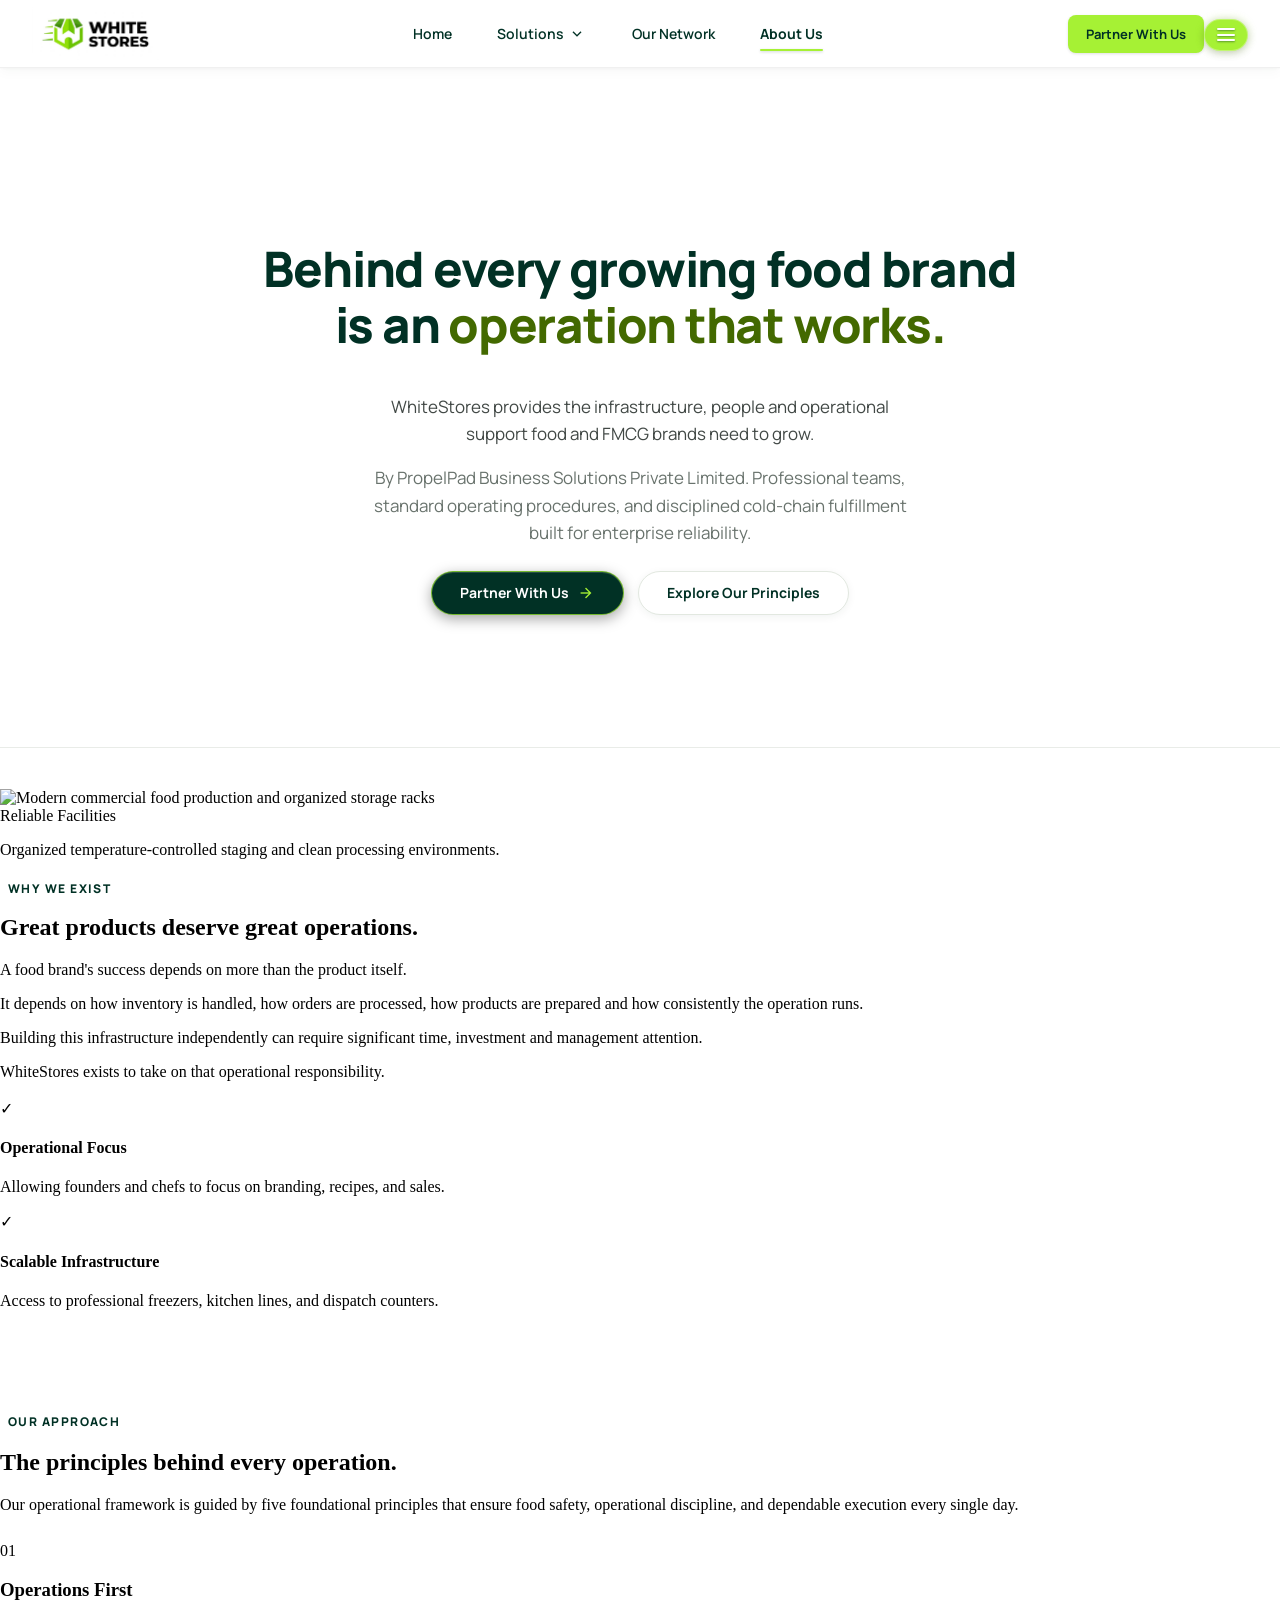
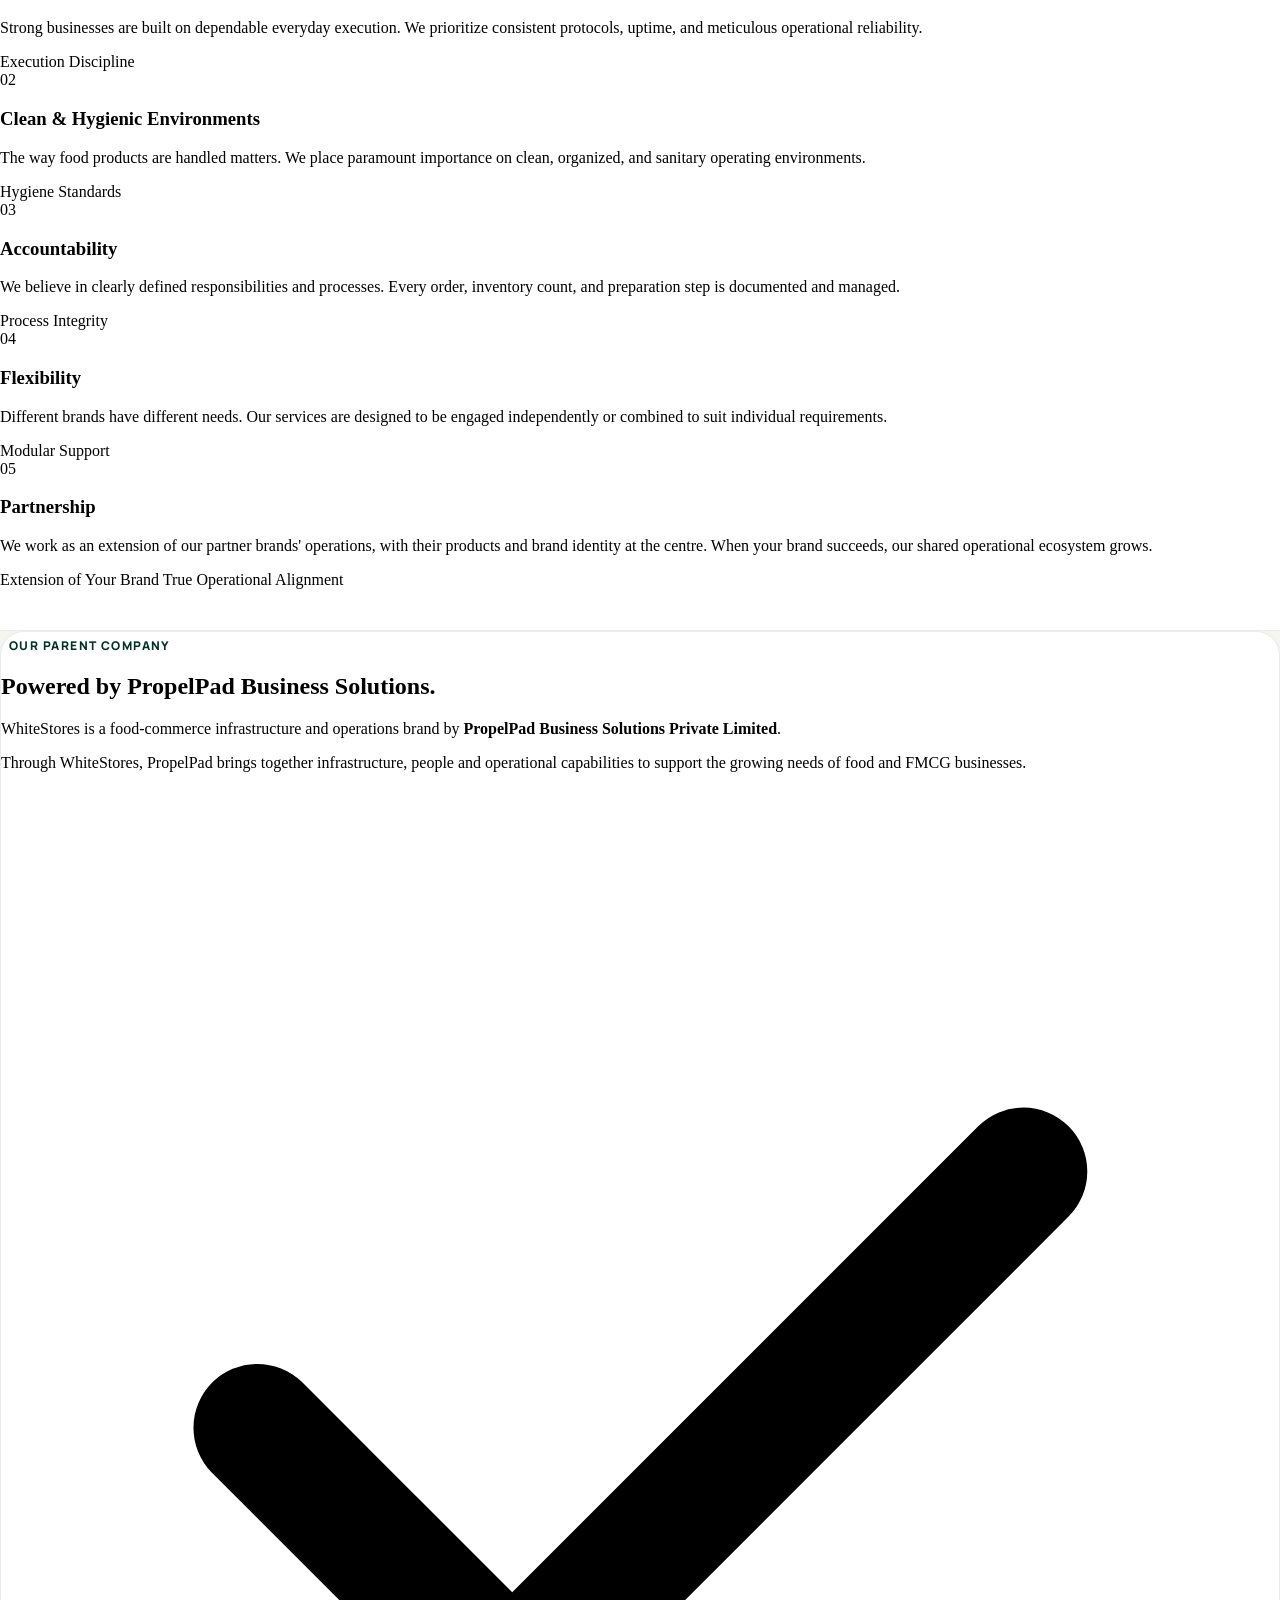
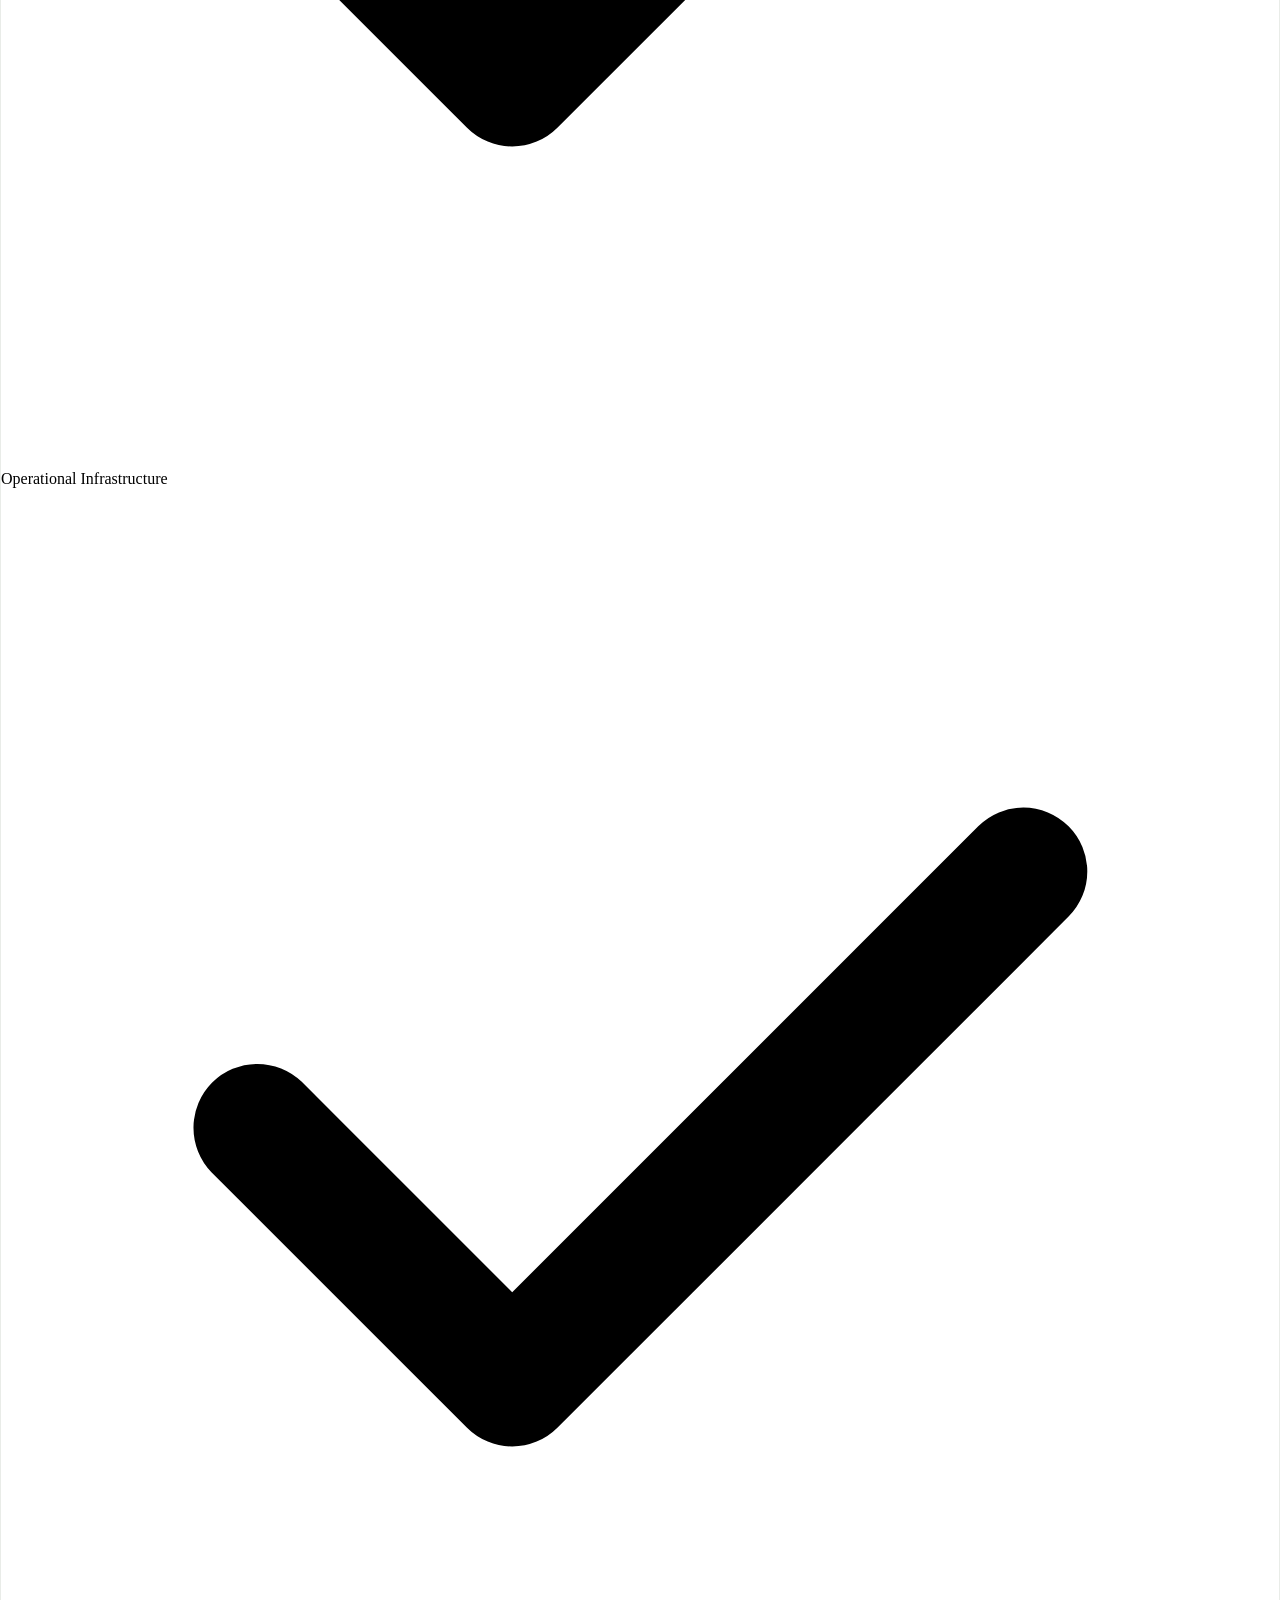
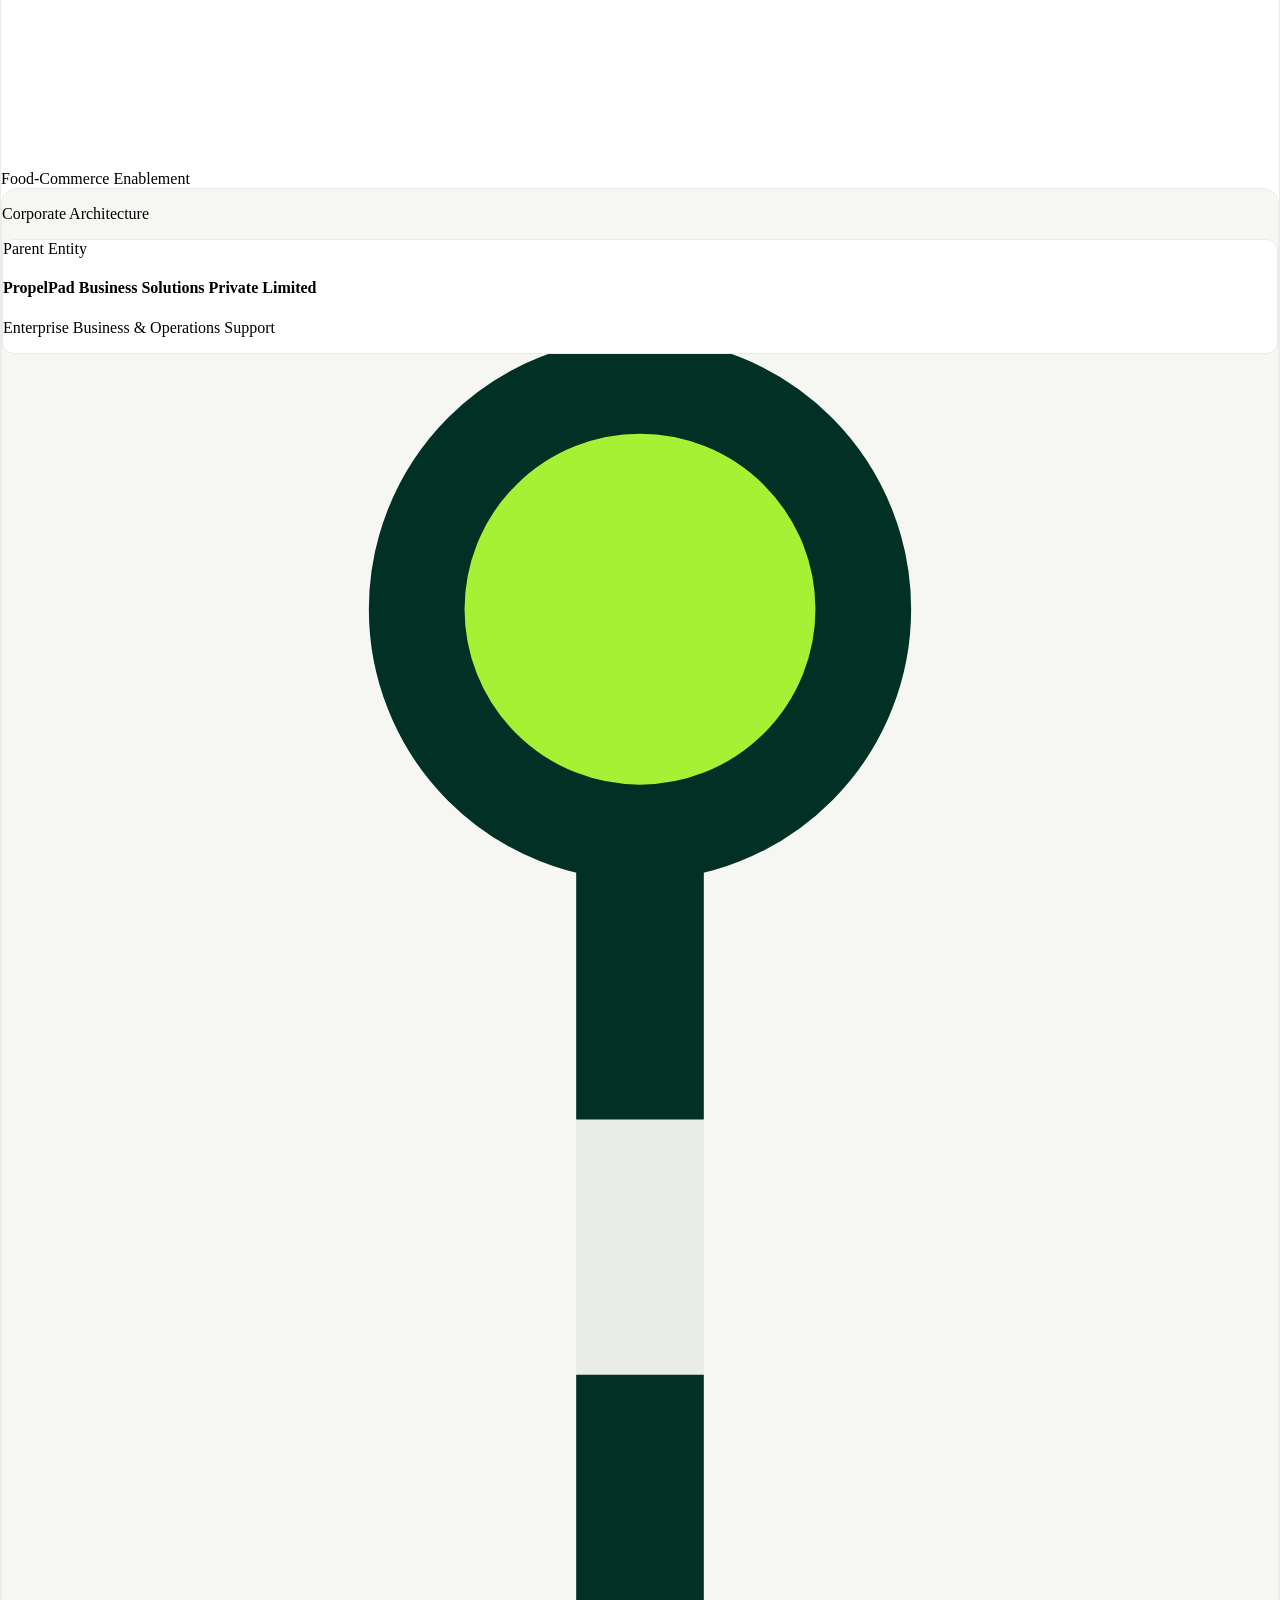
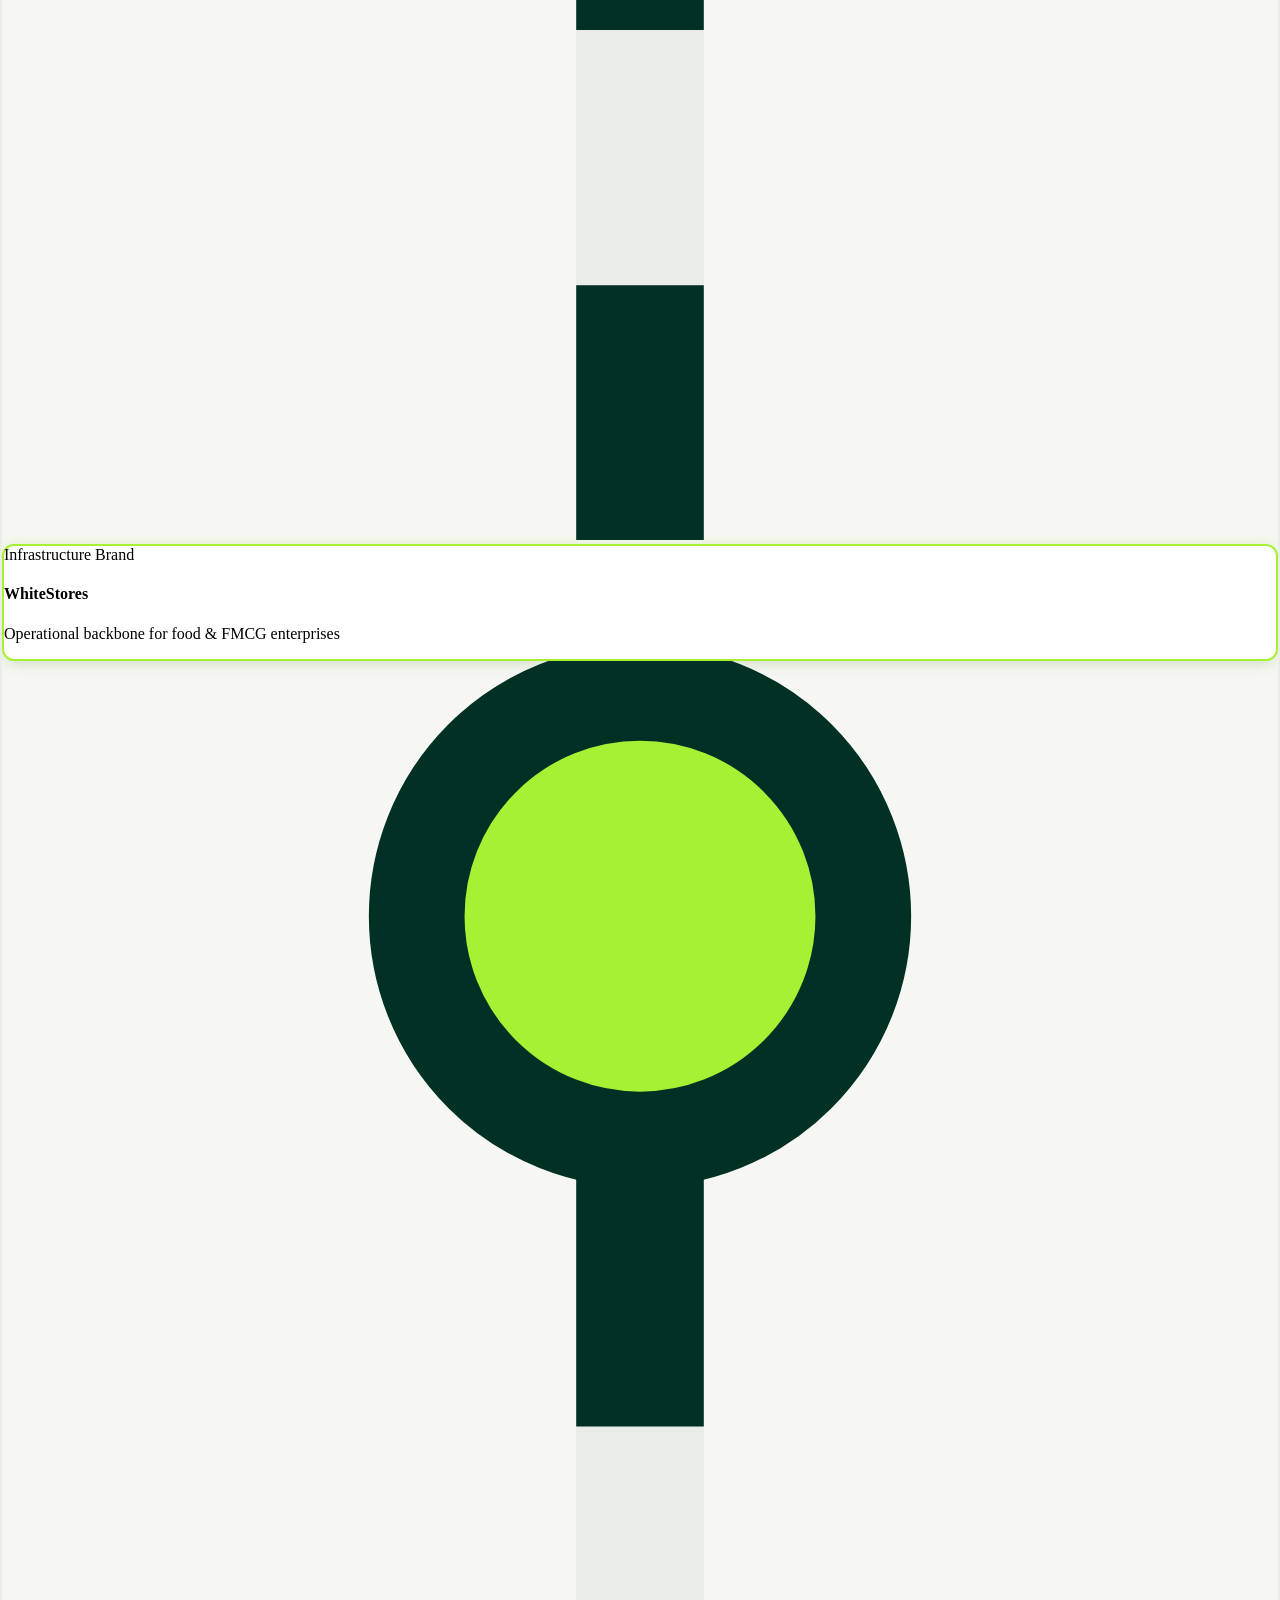
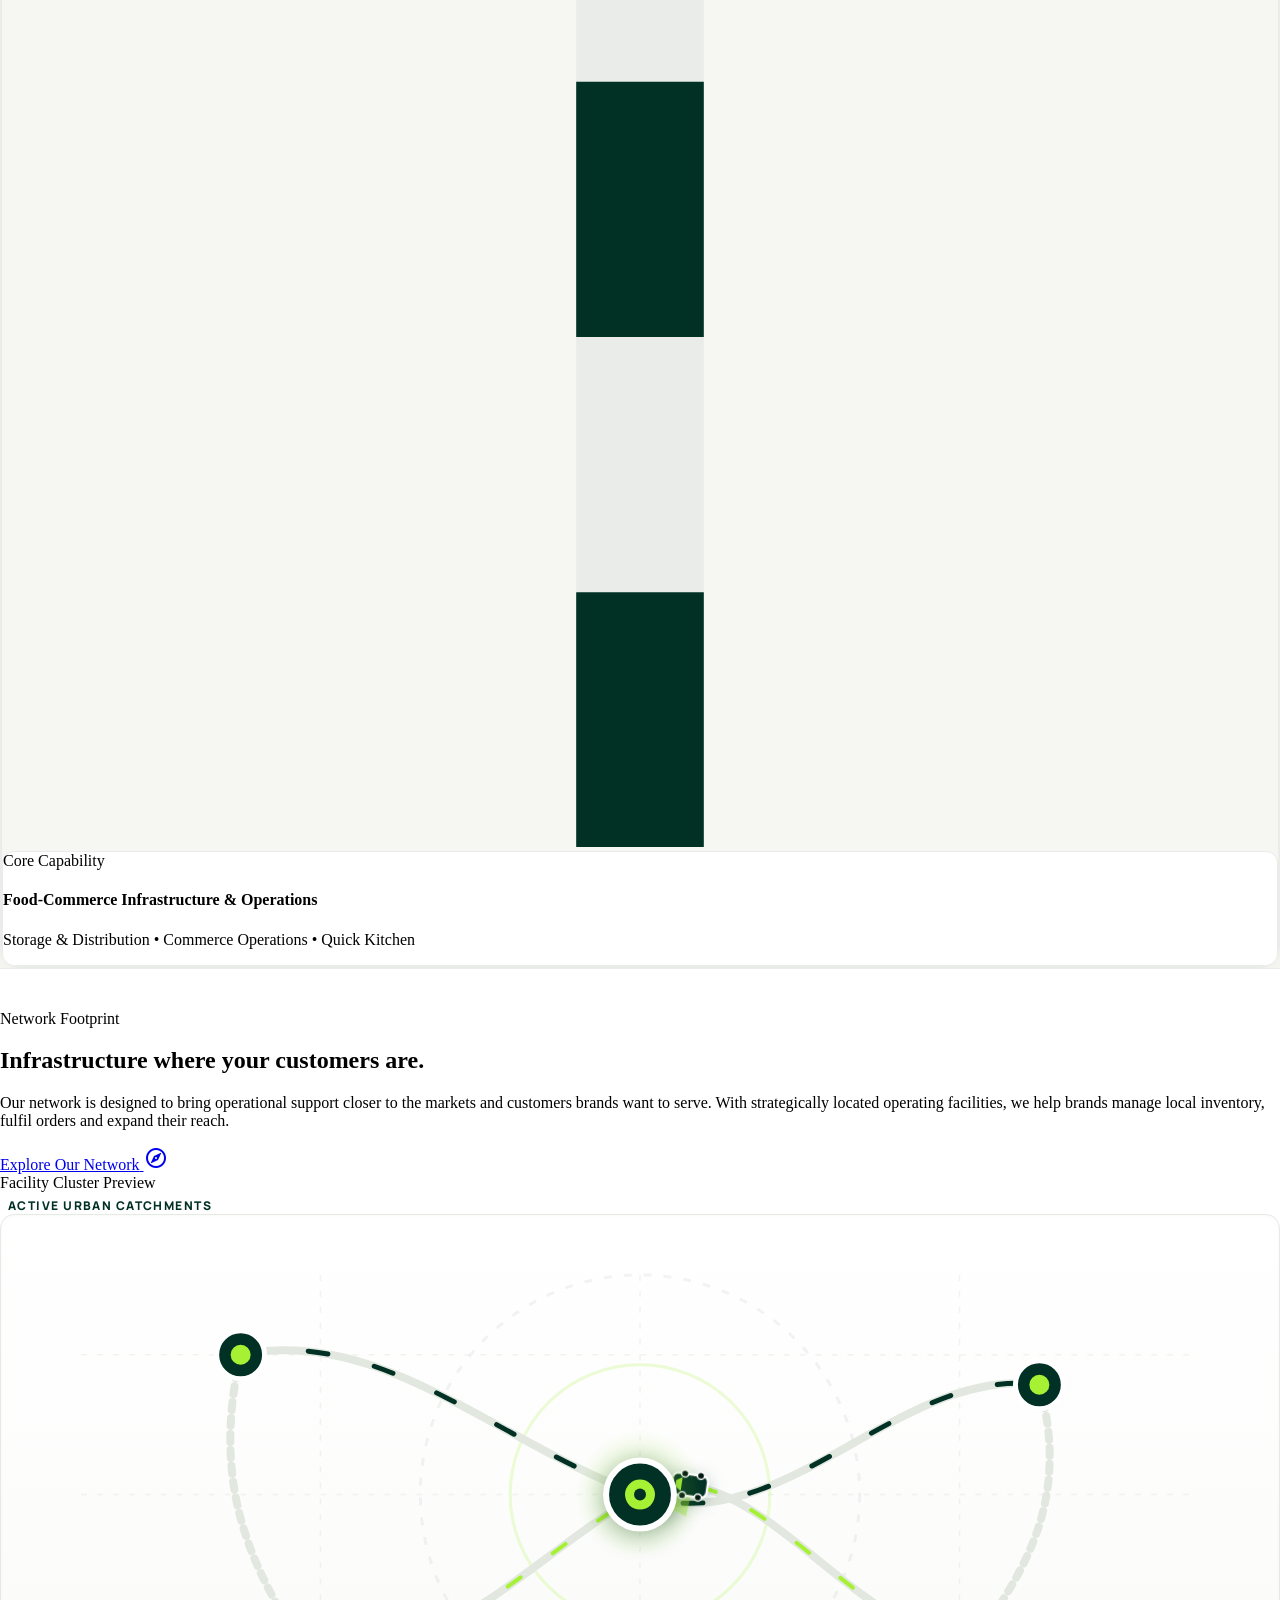
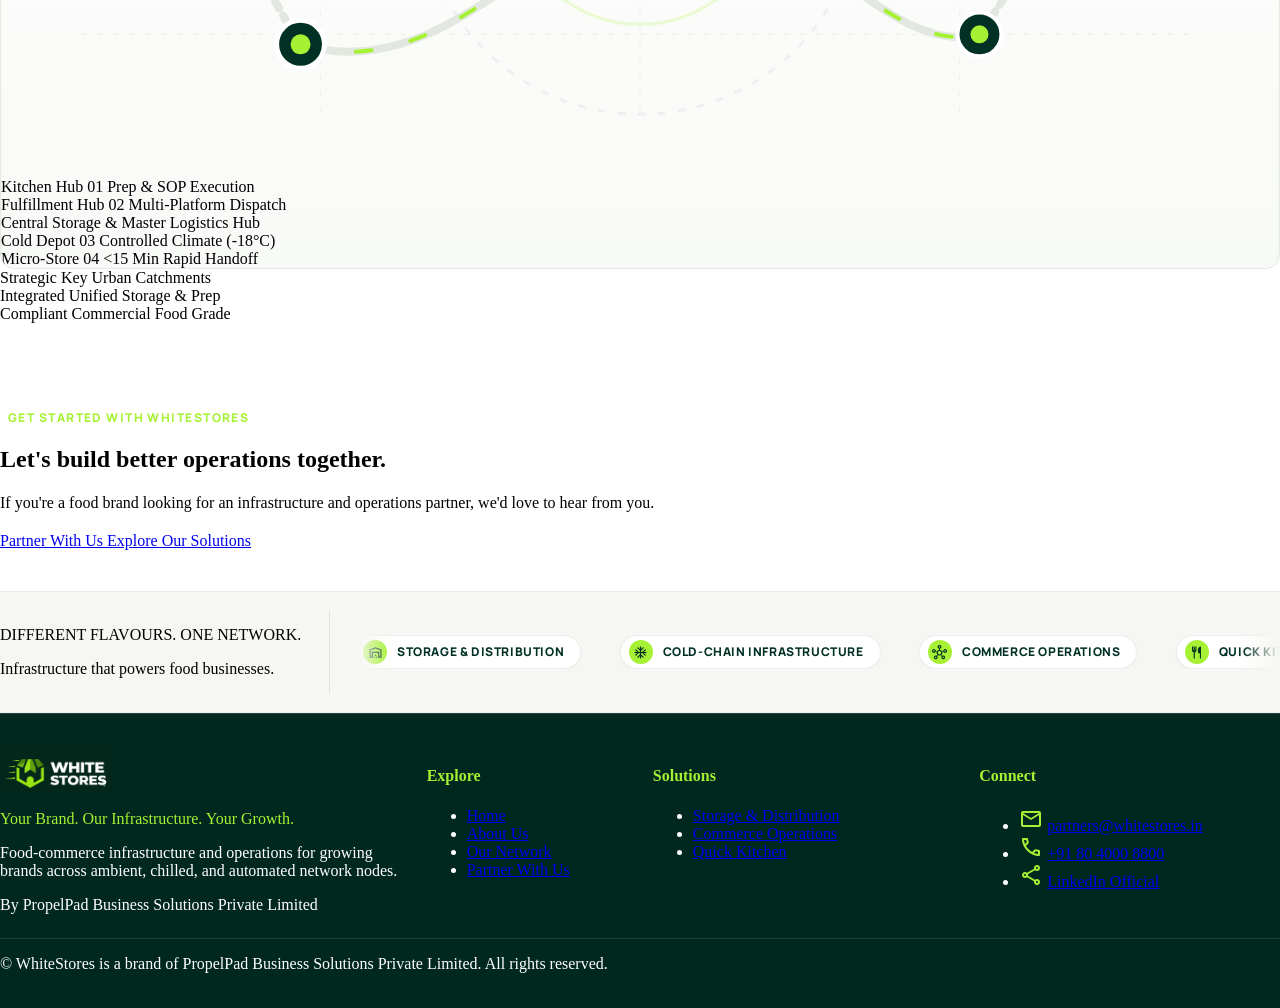
==== commit d74efeeb: "managing logos" ====
--- a/about-us.html
+++ b/about-us.html
@@ -2,7 +2,7 @@
 <!DOCTYPE html>
 
 <html class="scroll-smooth" lang="en"><head><meta charset="utf-8"/><meta content="width=device-width, initial-scale=1.0" name="viewport"/><meta content="web_standard" name="shell-type"/><title>WhiteStores | About Us</title><link href="https://fonts.googleapis.com" rel="preconnect"/><link crossorigin="" href="https://fonts.gstatic.com" rel="preconnect"/><link href="https://fonts.googleapis.com/css2?family=Manrope:wght@400;500;600;700;800&amp;display=swap" rel="stylesheet"/><link href="https://fonts.googleapis.com/css2?family=Material+Symbols+Outlined:opsz,wght,FILL,GRAD@24,400,0,0" rel="stylesheet"/>
-<link href="https://fonts.googleapis.com/css2?family=Material+Symbols+Outlined:wght,FILL@100..700,0..1&amp;display=swap" rel="stylesheet"/><style>@layer base { html, body { margin: 0; padding: 0; } body { overscroll-behavior: none; } main > :first-child { margin-top: 0 !important; } main > :last-child { margin-bottom: 0 !important; } } ::-webkit-scrollbar { display: none; }</style><script src="https://cdn.tailwindcss.com"></script><script id="tailwind-config">tailwind.config = { darkMode: "class", theme: { extend: { "colors": { "brand": { "deep": "#013125", "lime": "#A6F134", "white": "#FFFFFF", "offwhite": "#F6F7F3", "lightgrey": "#E9ECE8", "charcoal": "#252C29", "muted": "#69736D", "surfaceDim": "#02241b" },  "text-primary": "#252C29", "on-background": "#161d1a", "on-secondary": "#ffffff", "surface-container-highest": "#dde4df", "surface-alt": "#F6F7F3", "surface-bright": "#f4fbf6", "on-tertiary": "#ffffff", "on-surface": "#161d1a", "error-container": "#ffdad6", "surface-dim": "#d4dcd7", "on-tertiary-container": "#89948d", "surface-variant": "#dde4df", "text-muted": "#69736D", "error": "#ba1a1a", "on-primary": "#ffffff", "on-surface-variant": "#414845", "surface-container-lowest": "#ffffff", "on-secondary-container": "#476f00", "accent-lime": "#A6F134", "on-primary-container": "#6f9a8a", "outline-variant": "#c0c8c3", "background": "#f4fbf6", "on-error-container": "#93000a", "surface-container-high": "#e3eae5", "inverse-surface": "#2b322f", "surface-canvas": "#FFFFFF", "secondary-container": "#acf83b", "on-primary-fixed": "#002118", "outline": "#717975", "border-subtle": "#E9ECE8", "tertiary-container": "#232c27", "primary-fixed": "#bfecda", "brand-deep-green": "#013125", "surface-container-low": "#eef5f0", "tertiary": "#0f1813", "on-tertiary-fixed-variant": "#3f4944", "inverse-on-surface": "#ebf2ed", "on-error": "#ffffff", "secondary": "#436900", "inverse-primary": "#a3d0be", "on-primary-fixed-variant": "#244e41", "on-secondary-fixed-variant": "#314f00", "on-secondary-fixed": "#112000", "surface-tint": "#3c6658", "surface": "#f4fbf6", "primary-container": "#013125", "tertiary-fixed-dim": "#bfc9c2", "secondary-fixed-dim": "#92db17", "tertiary-fixed": "#dbe5de", "on-tertiary-fixed": "#141d19", "surface-container": "#e8f0eb", "secondary-fixed": "#acf83b", "primary-fixed-dim": "#a3d0be", "primary": "#001a12" }, "borderRadius": { "DEFAULT": "0.25rem", "lg": "0.5rem", "xl": "0.75rem", "full": "9999px" }, "spacing": { "space-2xl": "4rem", "gutter": "1.5rem", "space-3xl": "6rem", "gutter-desktop": "2rem", "space-xs": "0.25rem", "space-lg": "1.5rem", "margin-desktop": "4rem", "space-xl": "2.5rem", "margin-tablet": "2.5rem", "space-md": "1rem", "space-sm": "0.5rem", "margin": "1.25rem" }, "fontFamily": { "headline-lg": ["Manrope"], "eyebrow": ["Manrope"], "body-md": ["Manrope"], "headline-lg-mobile": ["Manrope"], "headline-md": ["Manrope"], "headline-sm": ["Manrope"], "display-hero-mobile": ["Manrope"], "label-action": ["Manrope"], "caption": ["Manrope"], "display-hero": ["Manrope"], "body-sm": ["Manrope"], "body-lg": ["Manrope"], "label-step": ["Manrope"] }, "fontSize": { "headline-lg": ["2.5rem", { "lineHeight": "1.2", "letterSpacing": "-0.02em", "fontWeight": "700" }], "eyebrow": ["0.75rem", { "lineHeight": "1.3", "letterSpacing": "0.12em", "fontWeight": "700" }], "body-md": ["1rem", { "lineHeight": "1.55", "letterSpacing": "0", "fontWeight": "400" }], "headline-lg-mobile": ["1.75rem", { "lineHeight": "1.25", "letterSpacing": "-0.015em", "fontWeight": "700" }], "headline-md": ["1.75rem", { "lineHeight": "1.3", "letterSpacing": "-0.015em", "fontWeight": "700" }], "headline-sm": ["1.25rem", { "lineHeight": "1.4", "letterSpacing": "-0.01em", "fontWeight": "600" }], "display-hero-mobile": ["2.25rem", { "lineHeight": "1.15", "letterSpacing": "-0.02em", "fontWeight": "800" }], "label-action": ["0.9375rem", { "lineHeight": "1", "letterSpacing": "0.01em", "fontWeight": "600" }], "caption": ["0.75rem", { "lineHeight": "1.4", "letterSpacing": "0.02em", "fontWeight": "500" }], "display-hero": ["3.75rem", { "lineHeight": "1.1", "letterSpacing": "-0.03em", "fontWeight": "800" }], "body-sm": ["0.875rem", { "lineHeight": "1.5", "letterSpacing": "0", "fontWeight": "400" }], "body-lg": ["1.125rem", { "lineHeight": "1.6", "letterSpacing": "-0.005em", "fontWeight": "400" }], "label-step": ["1rem", { "lineHeight": "1.2", "letterSpacing": "-0.01em", "fontWeight": "700" }] } } } };</script><link rel="stylesheet" href="css/style.css?v=compact-white-menu-1"/>
+<link href="https://fonts.googleapis.com/css2?family=Material+Symbols+Outlined:wght,FILL@100..700,0..1&amp;display=swap" rel="stylesheet"/><style>@layer base { html, body { margin: 0; padding: 0; } body { overscroll-behavior: none; } main > :first-child { margin-top: 0 !important; } main > :last-child { margin-bottom: 0 !important; } } ::-webkit-scrollbar { display: none; }</style><script src="https://cdn.tailwindcss.com"></script><script id="tailwind-config">tailwind.config = { darkMode: "class", theme: { extend: { "colors": { "brand": { "deep": "#013125", "lime": "#A6F134", "white": "#FFFFFF", "offwhite": "#F6F7F3", "lightgrey": "#E9ECE8", "charcoal": "#252C29", "muted": "#69736D", "surfaceDim": "#02241b" },  "text-primary": "#252C29", "on-background": "#161d1a", "on-secondary": "#ffffff", "surface-container-highest": "#dde4df", "surface-alt": "#F6F7F3", "surface-bright": "#f4fbf6", "on-tertiary": "#ffffff", "on-surface": "#161d1a", "error-container": "#ffdad6", "surface-dim": "#d4dcd7", "on-tertiary-container": "#89948d", "surface-variant": "#dde4df", "text-muted": "#69736D", "error": "#ba1a1a", "on-primary": "#ffffff", "on-surface-variant": "#414845", "surface-container-lowest": "#ffffff", "on-secondary-container": "#476f00", "accent-lime": "#A6F134", "on-primary-container": "#6f9a8a", "outline-variant": "#c0c8c3", "background": "#f4fbf6", "on-error-container": "#93000a", "surface-container-high": "#e3eae5", "inverse-surface": "#2b322f", "surface-canvas": "#FFFFFF", "secondary-container": "#acf83b", "on-primary-fixed": "#002118", "outline": "#717975", "border-subtle": "#E9ECE8", "tertiary-container": "#232c27", "primary-fixed": "#bfecda", "brand-deep-green": "#013125", "surface-container-low": "#eef5f0", "tertiary": "#0f1813", "on-tertiary-fixed-variant": "#3f4944", "inverse-on-surface": "#ebf2ed", "on-error": "#ffffff", "secondary": "#436900", "inverse-primary": "#a3d0be", "on-primary-fixed-variant": "#244e41", "on-secondary-fixed-variant": "#314f00", "on-secondary-fixed": "#112000", "surface-tint": "#3c6658", "surface": "#f4fbf6", "primary-container": "#013125", "tertiary-fixed-dim": "#bfc9c2", "secondary-fixed-dim": "#92db17", "tertiary-fixed": "#dbe5de", "on-tertiary-fixed": "#141d19", "surface-container": "#e8f0eb", "secondary-fixed": "#acf83b", "primary-fixed-dim": "#a3d0be", "primary": "#001a12" }, "borderRadius": { "DEFAULT": "0.25rem", "lg": "0.5rem", "xl": "0.75rem", "full": "9999px" }, "spacing": { "space-2xl": "4rem", "gutter": "1.5rem", "space-3xl": "6rem", "gutter-desktop": "2rem", "space-xs": "0.25rem", "space-lg": "1.5rem", "margin-desktop": "4rem", "space-xl": "2.5rem", "margin-tablet": "2.5rem", "space-md": "1rem", "space-sm": "0.5rem", "margin": "1.25rem" }, "fontFamily": { "headline-lg": ["Manrope"], "eyebrow": ["Manrope"], "body-md": ["Manrope"], "headline-lg-mobile": ["Manrope"], "headline-md": ["Manrope"], "headline-sm": ["Manrope"], "display-hero-mobile": ["Manrope"], "label-action": ["Manrope"], "caption": ["Manrope"], "display-hero": ["Manrope"], "body-sm": ["Manrope"], "body-lg": ["Manrope"], "label-step": ["Manrope"] }, "fontSize": { "headline-lg": ["2.5rem", { "lineHeight": "1.2", "letterSpacing": "-0.02em", "fontWeight": "700" }], "eyebrow": ["0.75rem", { "lineHeight": "1.3", "letterSpacing": "0.12em", "fontWeight": "700" }], "body-md": ["1rem", { "lineHeight": "1.55", "letterSpacing": "0", "fontWeight": "400" }], "headline-lg-mobile": ["1.75rem", { "lineHeight": "1.25", "letterSpacing": "-0.015em", "fontWeight": "700" }], "headline-md": ["1.75rem", { "lineHeight": "1.3", "letterSpacing": "-0.015em", "fontWeight": "700" }], "headline-sm": ["1.25rem", { "lineHeight": "1.4", "letterSpacing": "-0.01em", "fontWeight": "600" }], "display-hero-mobile": ["2.25rem", { "lineHeight": "1.15", "letterSpacing": "-0.02em", "fontWeight": "800" }], "label-action": ["0.9375rem", { "lineHeight": "1", "letterSpacing": "0.01em", "fontWeight": "600" }], "caption": ["0.75rem", { "lineHeight": "1.4", "letterSpacing": "0.02em", "fontWeight": "500" }], "display-hero": ["3.75rem", { "lineHeight": "1.1", "letterSpacing": "-0.03em", "fontWeight": "800" }], "body-sm": ["0.875rem", { "lineHeight": "1.5", "letterSpacing": "0", "fontWeight": "400" }], "body-lg": ["1.125rem", { "lineHeight": "1.6", "letterSpacing": "-0.005em", "fontWeight": "400" }], "label-step": ["1rem", { "lineHeight": "1.2", "letterSpacing": "-0.01em", "fontWeight": "700" }] } } } };</script><link rel="stylesheet" href="css/style.css?v=ws-refine-blacklogo"/>
 </head>
 <body class="bg-brand-white text-brand-charcoal antialiased flex flex-col min-h-screen">
 <!-- TOP GLOBAL NAVBAR (Exact continuity with Pages 1-6) -->
@@ -12,7 +12,7 @@
     <!-- LEFT: Brand Logo (Original logo with lime-green mark and snowy-white text) -->
     <div class="ws-nav-col-left">
       <a class="flex items-center focus:outline-none focus-visible:ring-2 focus-visible:ring-[#A6F134] rounded" data-path="home" href="index.html" title="WhiteStores Home">
-        <img alt="WhiteStores" class="ws-nav-logo" src="assets/whitestores-logo.png"/>
+        <img alt="WhiteStores" class="ws-nav-logo" src="assets/whitestores-logo-navbar.jpg"/>
       </a>
     </div>
 
@@ -711,7 +711,7 @@
         <!-- COLUMN 1: Brand (4 cols on lg ~ 1.33fr) -->
         <div class="lg:col-span-4 flex flex-col items-start gap-2">
           <a class="inline-block focus:outline-none focus-visible:ring-2 focus-visible:ring-[#A6F134] rounded" data-path="home" href="index.html">
-            <img alt="WhiteStores" class="h-8 md:h-9 w-auto object-contain block" src="assets/whitestores-logo.png"/>
+            <img alt="WhiteStores" class="ws-footer-logo h-11 md:h-12 w-auto object-contain block" src="assets/whitestores-logo-footer.jpg"/>
           </a>
           <p class="text-sm font-bold text-[#A6F134] ws-footer-lime leading-snug">Your Brand. Our Infrastructure. Your Growth.</p>
           <p class="text-xs text-white/70 leading-relaxed max-w-sm">
@@ -780,7 +780,7 @@
   <!-- Mobile Header -->
   <div class="ws-mobile-header">
     <a aria-label="WhiteStores Home" class="focus:outline-none" href="index.html">
-      <img alt="WhiteStores" class="ws-mobile-logo" src="assets/whitestores-logo.png"/>
+      <img alt="WhiteStores" class="ws-mobile-logo" src="assets/whitestores-logo-navbar.jpg"/>
     </a>
     <button aria-label="Close navigation" class="ws-close-btn" id="ws-close-menu" type="button">
       <span class="material-symbols-outlined text-[24px]">close</span>
--- a/css/style.css
+++ b/css/style.css
@@ -1098,19 +1098,20 @@
 /* Reduced Logo (10-12% smaller display size) */
 
 .ws-nav-logo {
-  height: 38px;
-  max-height: 38px;
+  height: 48px;
+  max-height: 48px;
   width: auto;
   object-fit: contain;
   display: block;
-  filter: drop-shadow(0 1px 2px rgba(1, 49, 37, 0.85)) drop-shadow(0 2px 5px rgba(0, 0, 0, 0.65));
+  mix-blend-mode: multiply;
+  filter: none !important;
   transition: opacity 0.2s ease, transform 0.2s ease;
 }
 
 @media (min-width: 1024px) {
   .ws-nav-logo {
-    height: 40px;
-    max-height: 40px;
+    height: 54px;
+    max-height: 54px;
   }
 }
 
@@ -1920,6 +1921,26 @@
 
 
 
+.ws-footer-logo {
+  height: 44px;
+  max-height: 44px;
+  width: auto;
+  object-fit: contain;
+  display: block;
+  transition: opacity 0.2s ease;
+}
+
+@media (min-width: 768px) {
+  .ws-footer-logo {
+    height: 48px;
+    max-height: 48px;
+  }
+}
+
+.ws-footer-logo:hover {
+  opacity: 0.92;
+}
+
 /* WhiteStores Footer Brand color fallbacks */
 
 .ws-footer-lime {
@@ -1991,13 +2012,13 @@
 }
 
 .ws-comparison-whitestores {
-  border-color: #A6F134 !important;
-  box-shadow: 0 4px 20px -2px rgba(1, 49, 37, 0.08), 0 0 0 1px rgba(166, 241, 52, 0.35);
+  border-color: #436900 !important;
+  box-shadow: 0 4px 20px -2px rgba(1, 49, 37, 0.08), 0 0 0 1px rgba(67, 105, 0, 0.25);
 }
 
 .ws-comparison-whitestores:hover {
-  border-color: #8ce411 !important;
-  box-shadow: 0 8px 24px -4px rgba(1, 49, 37, 0.12), 0 0 0 1.5px rgba(166, 241, 52, 0.6);
+  border-color: #365400 !important;
+  box-shadow: 0 8px 24px -4px rgba(1, 49, 37, 0.12), 0 0 0 1.5px rgba(67, 105, 0, 0.5);
   transform: translateY(-2px);
 }
 
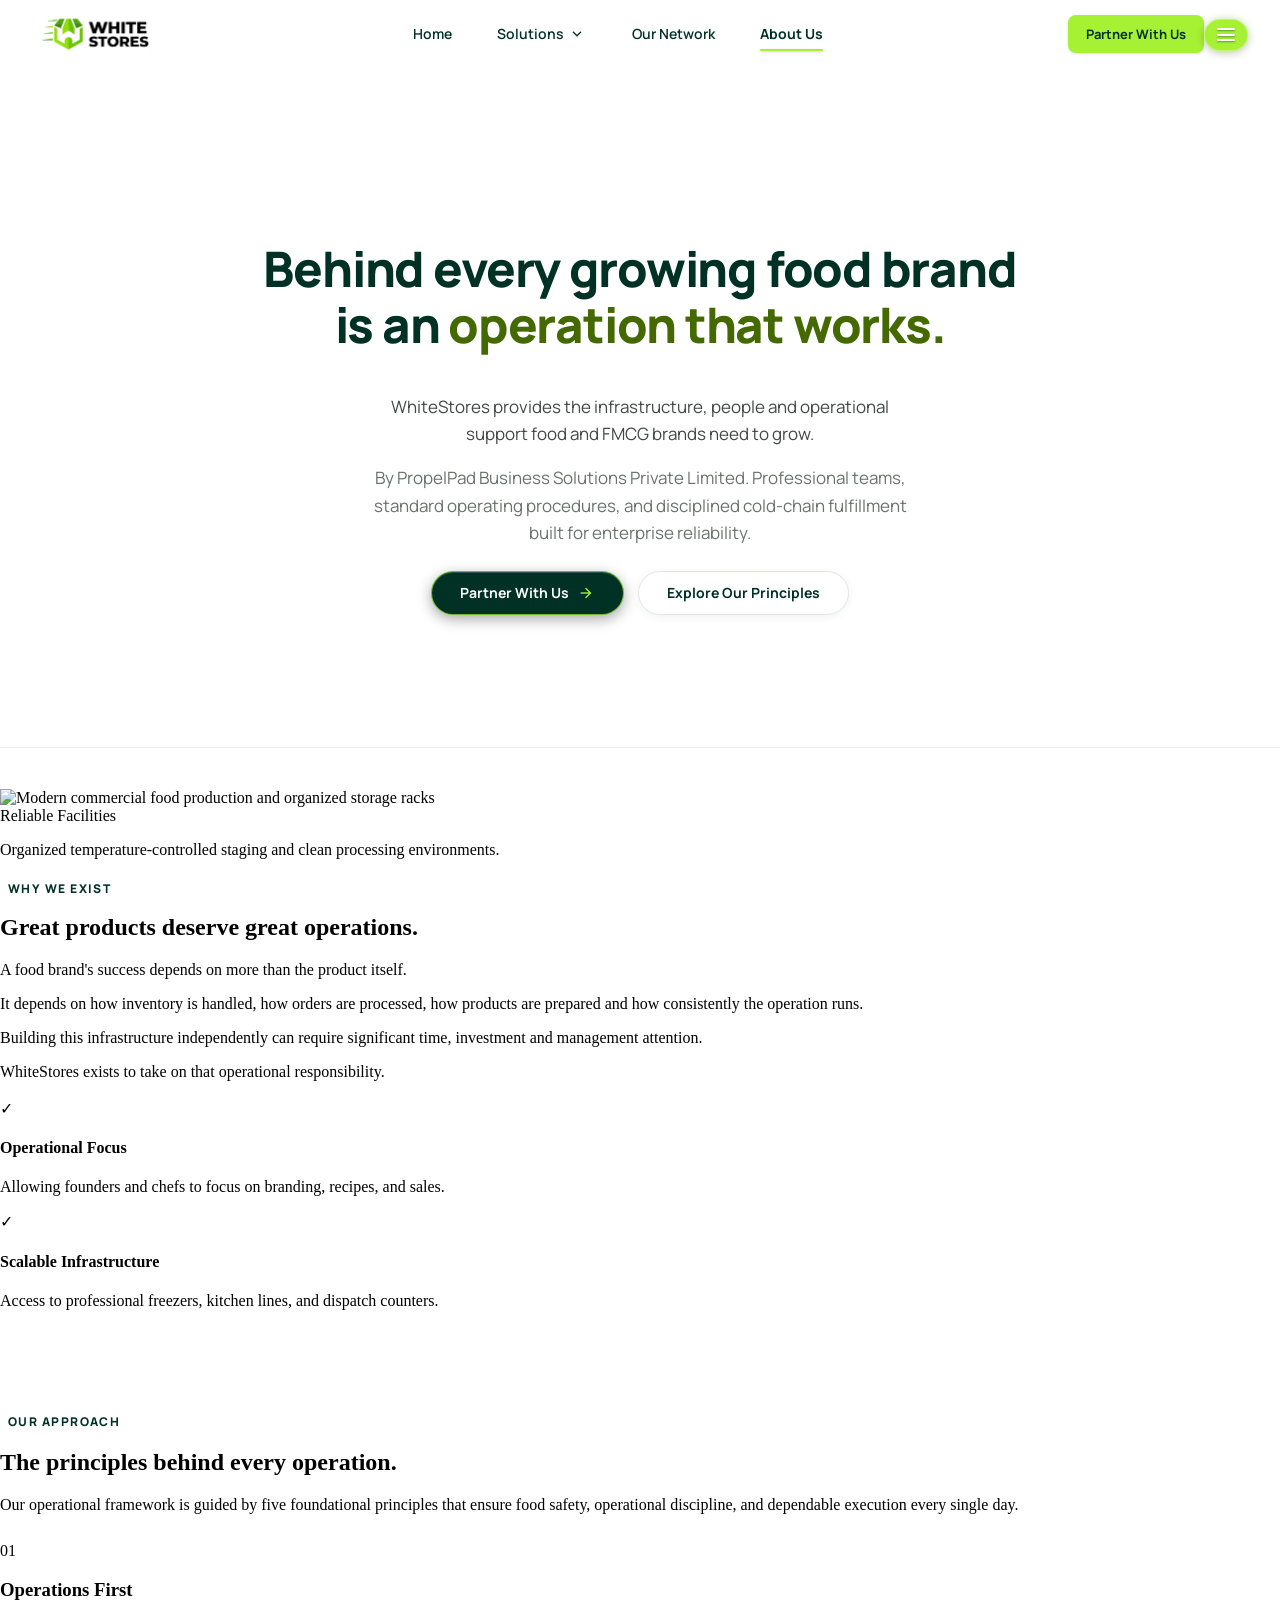
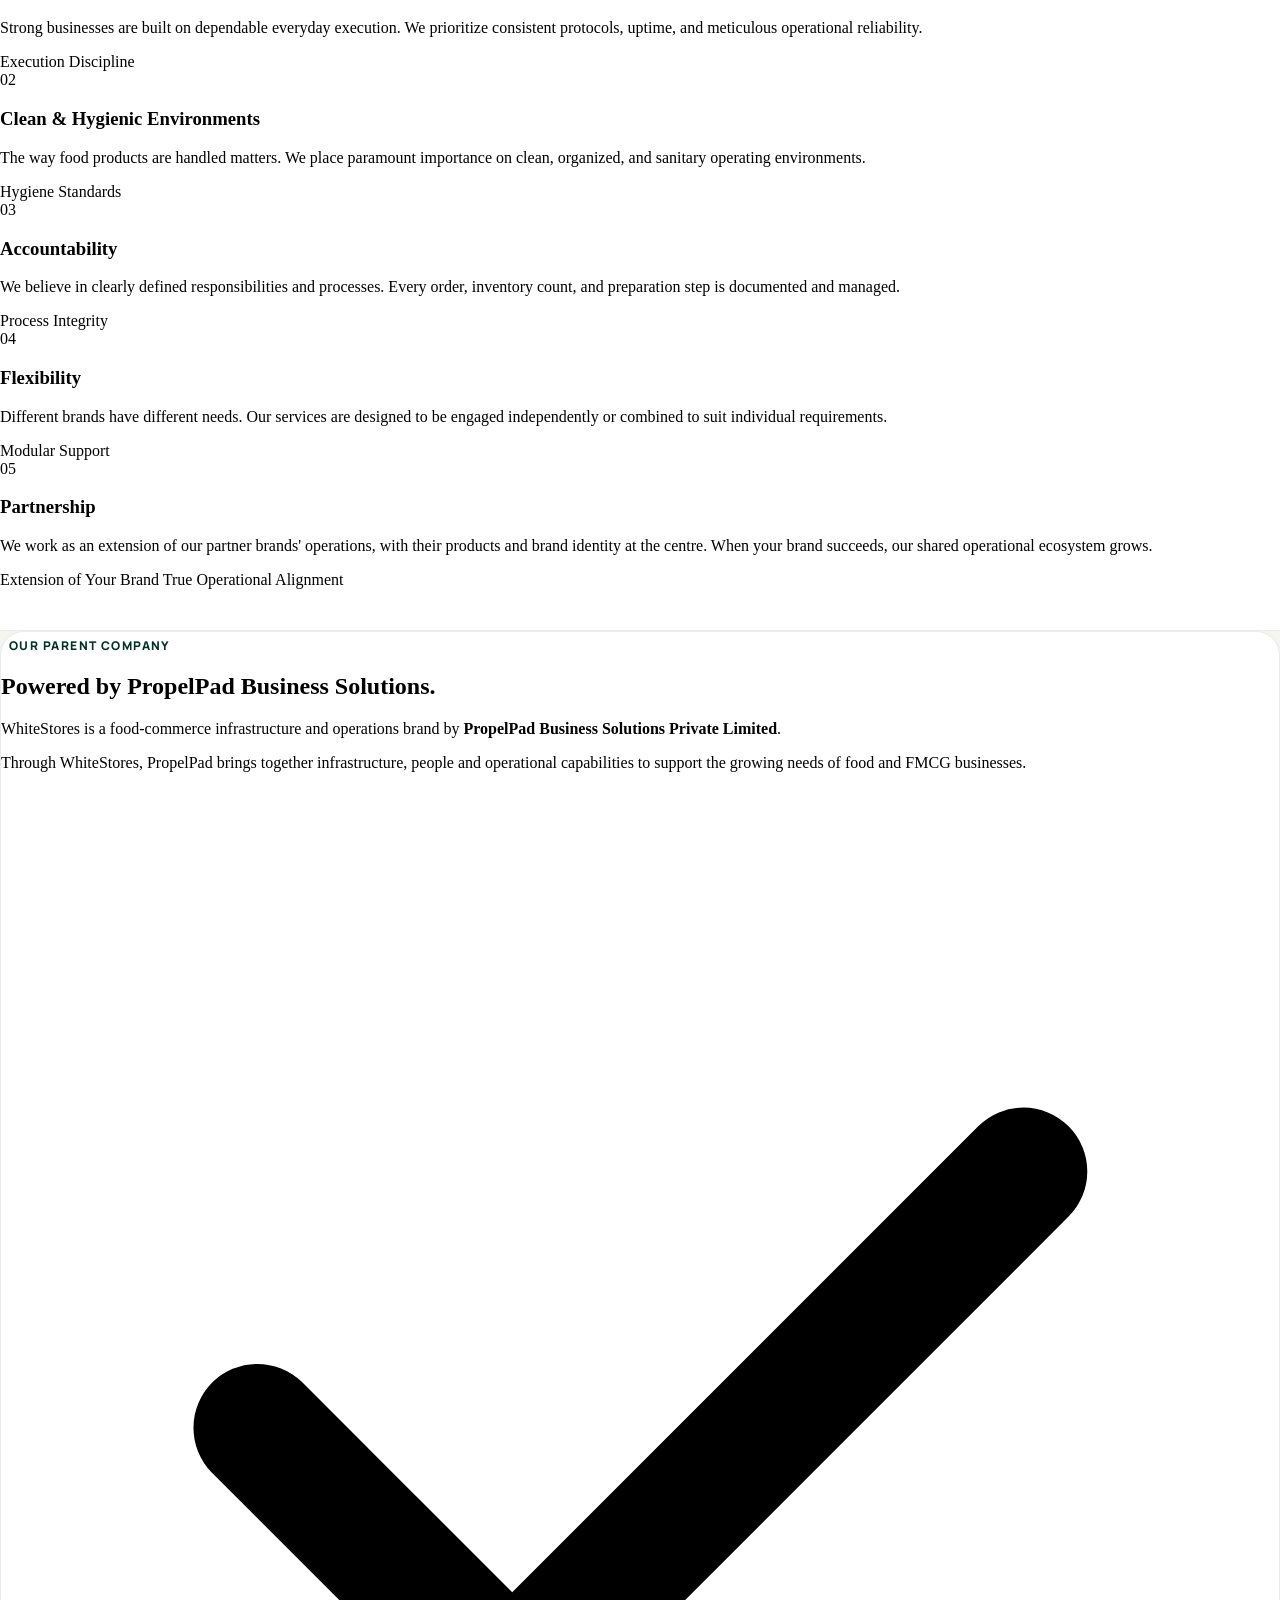
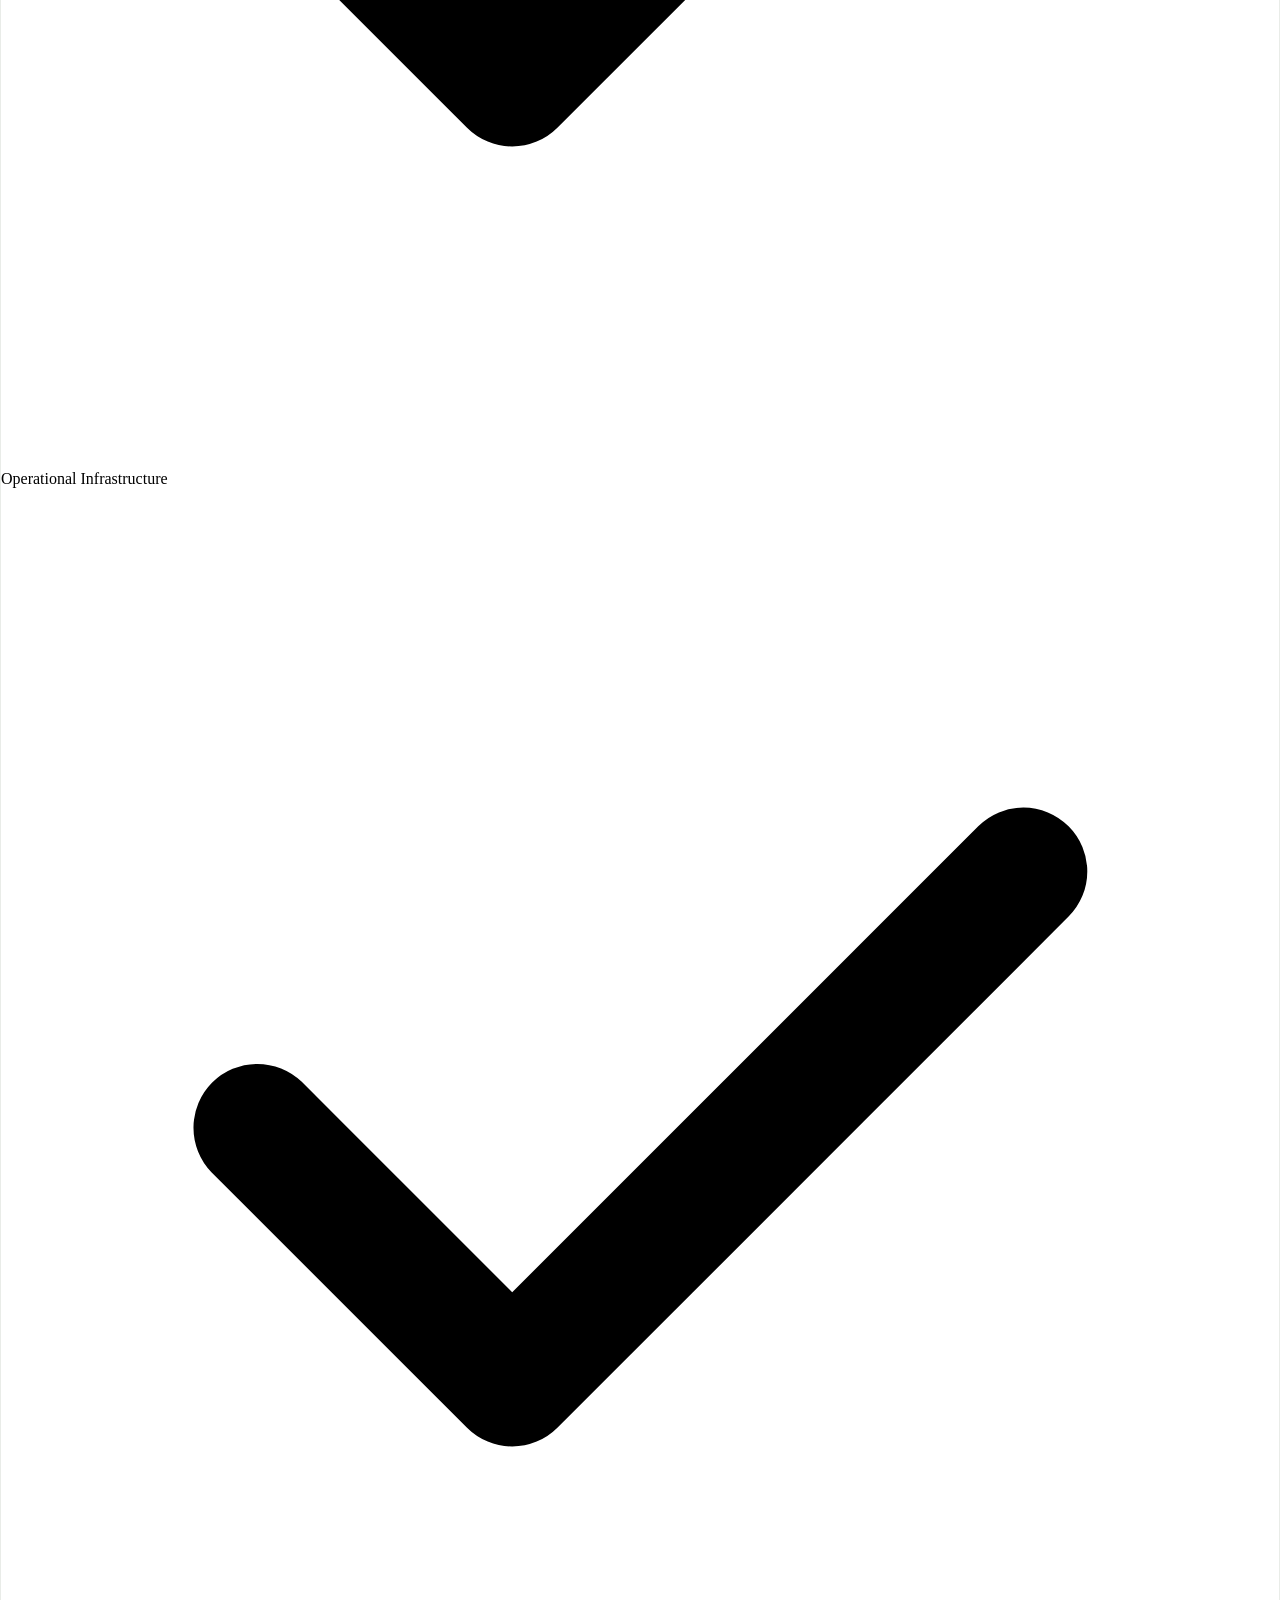
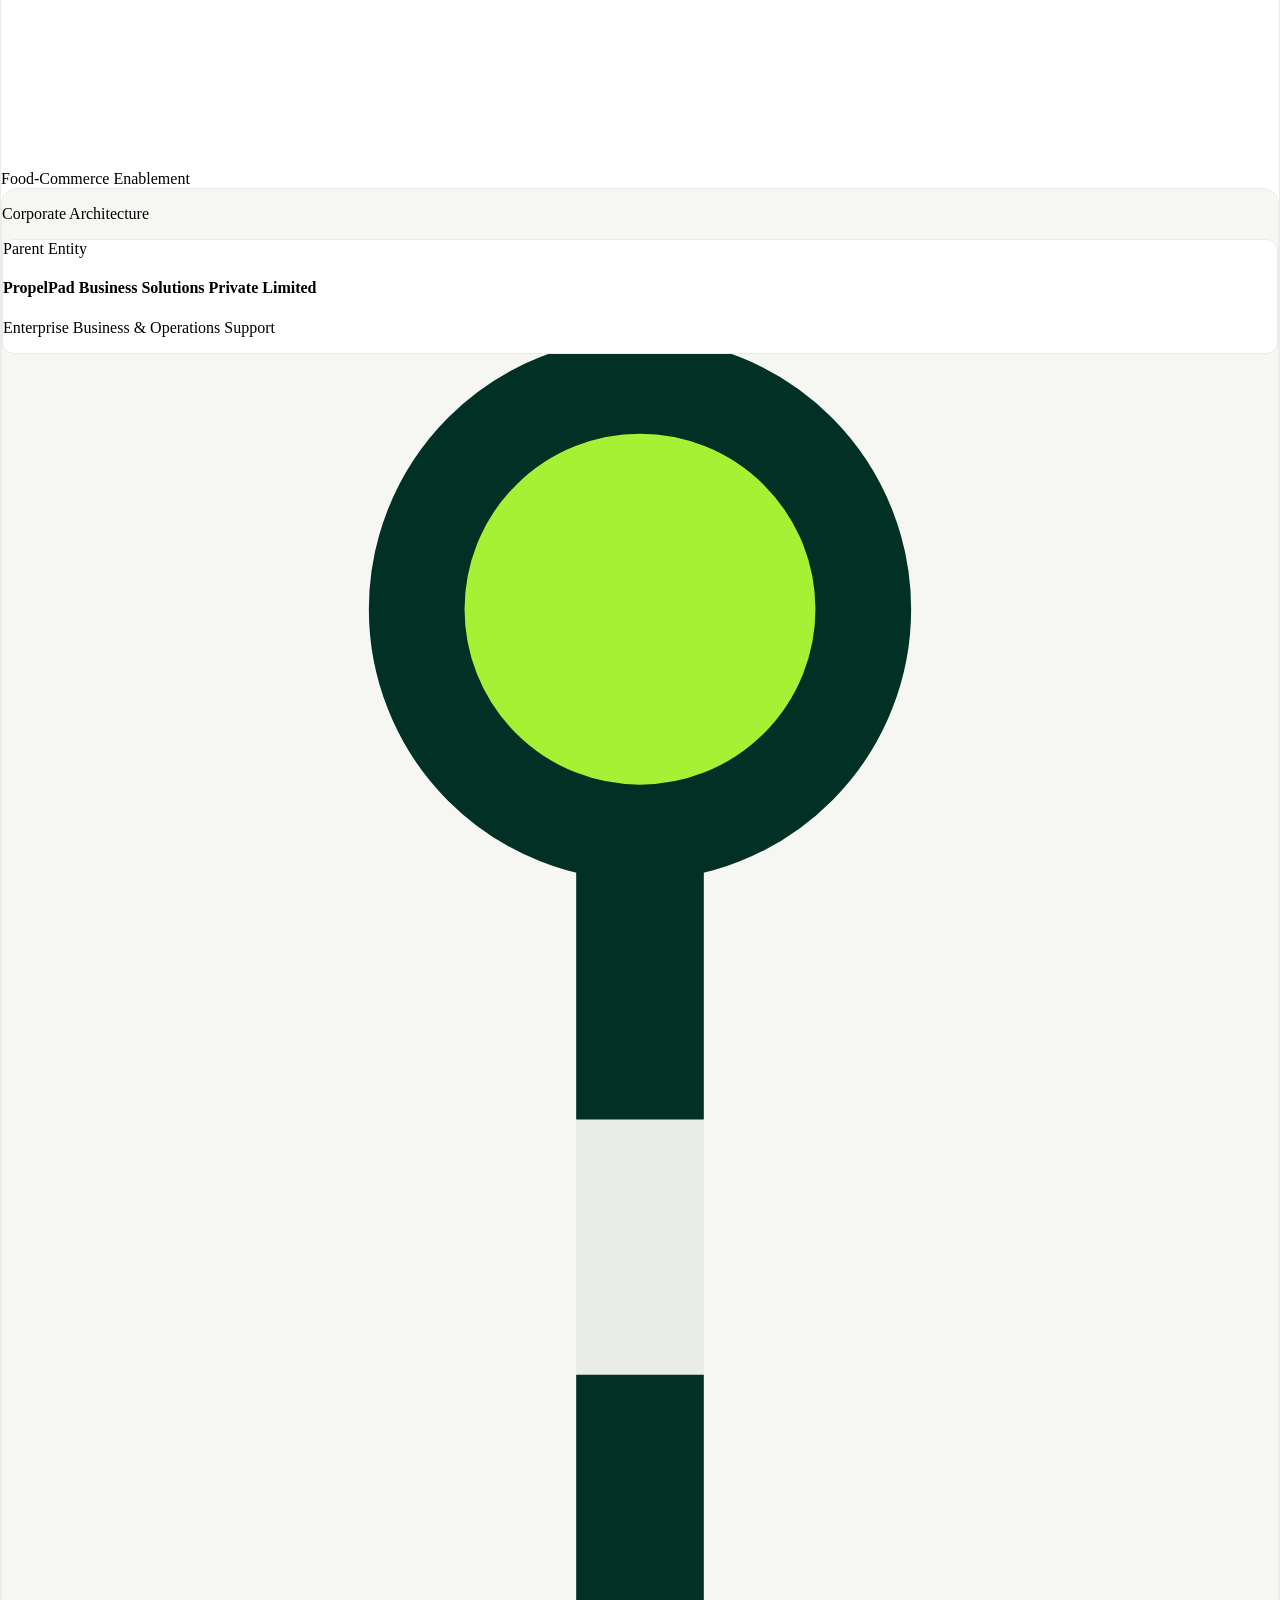
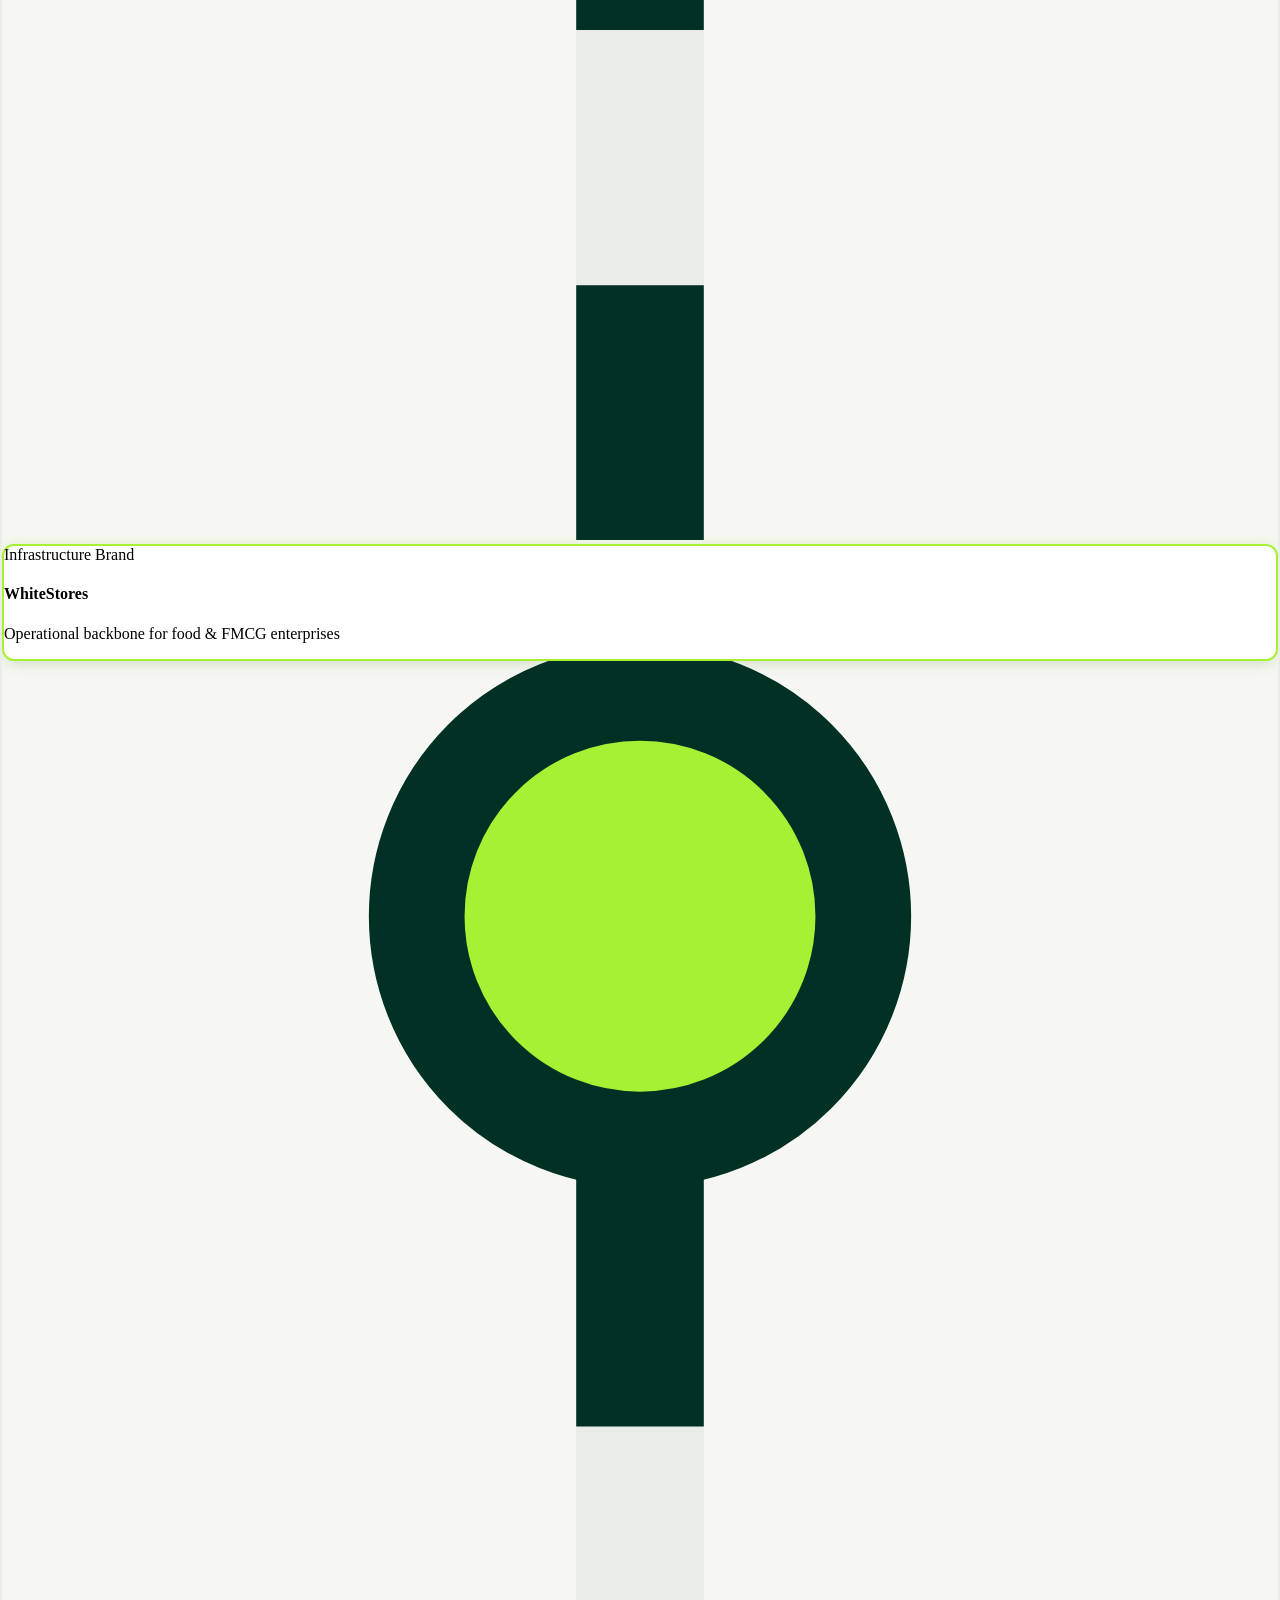
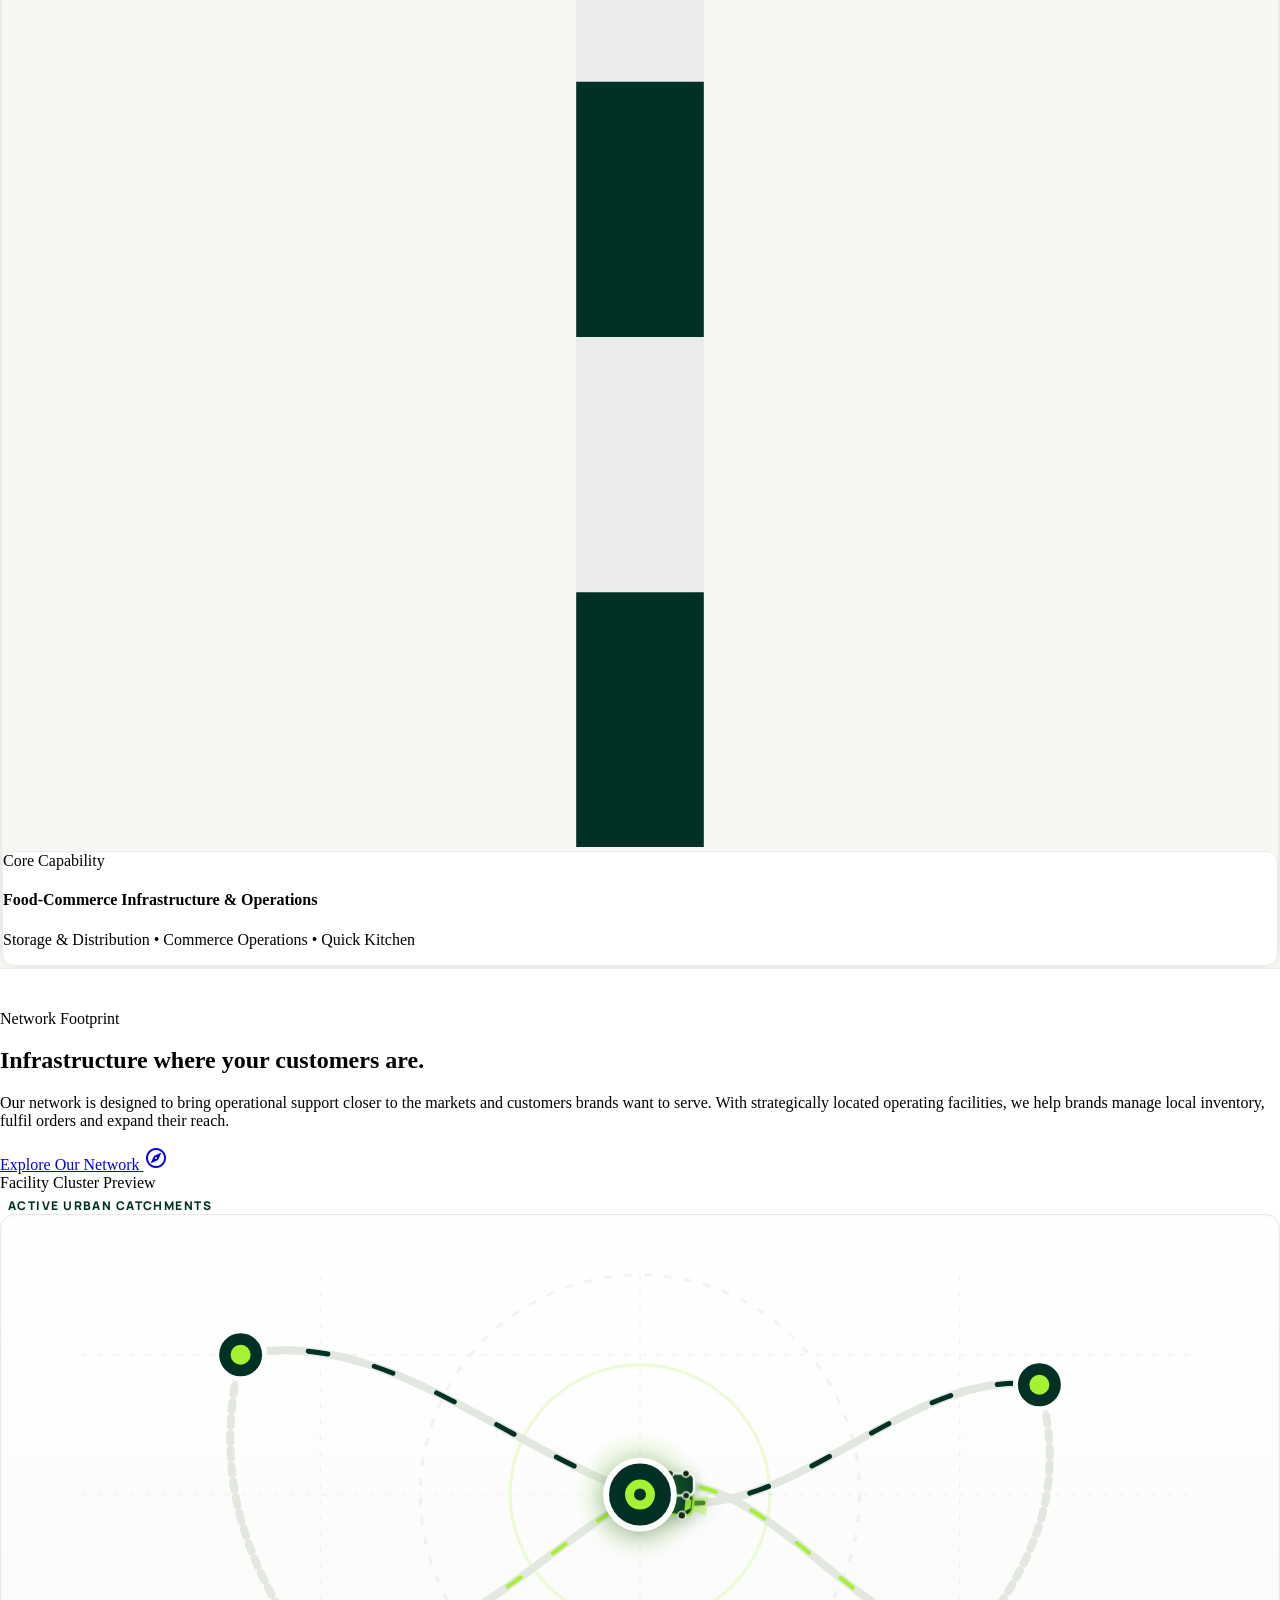
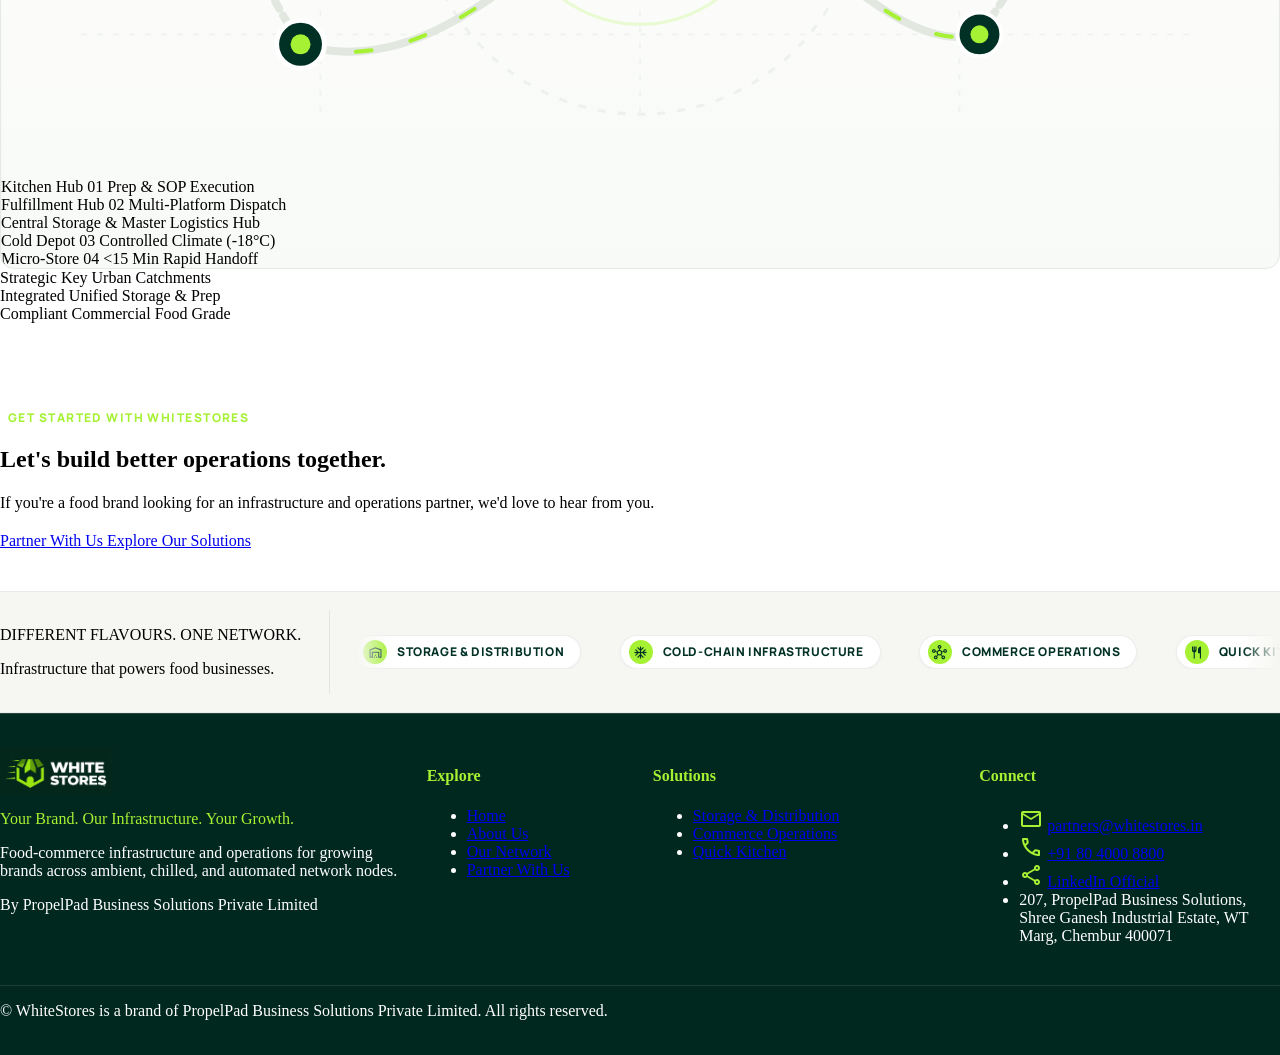
==== commit 8c0f3fdf: "changes in the code" ====
--- a/about-us.html
+++ b/about-us.html
@@ -761,6 +761,9 @@
               <span class="material-symbols-outlined text-[16px] text-[#A6F134] ws-footer-lime shrink-0">share</span>
               <a class="hover:text-[#A6F134] transition-colors whitespace-nowrap" href="#" rel="noopener noreferrer" target="_blank">LinkedIn Official</a>
             </li>
+            <li class="pt-1 text-xs text-white/75 leading-relaxed">
+              207, PropelPad Business Solutions, Shree Ganesh Industrial Estate, WT Marg, Chembur 400071
+            </li>
           </ul>
         </div>
 
--- a/css/style.css
+++ b/css/style.css
@@ -1029,10 +1029,15 @@
   background-color: rgba(255, 255, 255, 0.92) !important;
   backdrop-filter: blur(12px) !important;
   -webkit-backdrop-filter: blur(12px) !important;
-  border-bottom: 1px solid rgba(0, 0, 0, 0.06) !important;
-  box-shadow: 0 1px 3px rgba(0, 0, 0, 0.03), 0 4px 12px rgba(1, 49, 37, 0.03) !important;
+  border-bottom: 1px solid transparent !important;
+  box-shadow: none !important;
   box-sizing: border-box;
-  transition: background-color 0.3s ease, box-shadow 0.3s ease, border-color 0.3s ease;
+  transition: background-color 0.3s ease, box-shadow 0.25s ease, border-color 0.25s ease;
+}
+
+.ws-navbar.ws-nav-scrolled {
+  border-bottom: 1px solid rgba(0, 0, 0, 0.07) !important;
+  box-shadow: 0 2px 10px rgba(0, 0, 0, 0.04) !important;
 }
 
 
@@ -3597,7 +3602,7 @@
               filter 0.35s cubic-bezier(0.4, 0, 0.2, 1),
               opacity 0.25s ease;
   cursor: pointer;
-  transform-origin: 390px 190px;
+  transform-origin: 600px 190px;
   outline: none !important;
   border: none !important;
   box-shadow: none !important;
@@ -3621,7 +3626,7 @@
 
 @media (max-width: 1023px) {
   .ws-unified-commerce-section .ws-quad-segment {
-    transform-origin: 170px 267px;
+    transform-origin: 600px 190px;
   }
 }
 
@@ -3925,6 +3930,471 @@
   text-shadow: none !important;
 }
 
-
-
-
+/* ==========================================================================
+   INTERACTIVE 3D/ISOMETRIC NETWORK MAP SECTION (100vh Single-Screen Fit)
+   ========================================================================== */
+.ws-network-map-section {
+  position: relative;
+  background-color: #F6F7F3;
+  border-top: 1px solid #E9ECE8;
+  border-bottom: 1px solid #E9ECE8;
+  overflow: hidden;
+  box-sizing: border-box;
+}
+
+@media (min-width: 1024px) {
+  .ws-network-map-section {
+    height: 100svh !important;
+    max-height: 100svh !important;
+    min-height: 100svh !important;
+    display: flex !important;
+    flex-direction: column !important;
+    justify-content: space-between !important;
+    padding-top: calc(var(--ws-nav-height, 68px) + 0.75rem) !important;
+    padding-bottom: 0.75rem !important;
+  }
+
+  .ws-network-map-section .ws-map-main-row {
+    flex: 1 1 0% !important;
+    min-height: 0 !important;
+    display: grid !important;
+    grid-template-columns: repeat(12, minmax(0, 1fr)) !important;
+    gap: 1.25rem !important;
+    align-items: stretch !important;
+  }
+
+  .ws-network-map-section .ws-map-col {
+    grid-column: span 7 / span 7 !important;
+    height: 100% !important;
+    min-height: 0 !important;
+    display: flex !important;
+    flex-direction: column !important;
+  }
+
+  .ws-network-map-section .ws-list-col {
+    grid-column: span 5 / span 5 !important;
+    height: 100% !important;
+    min-height: 0 !important;
+    display: flex !important;
+    flex-direction: column !important;
+  }
+
+  /* Desktop Map Stage, Sizing & Floating Card Positioning */
+  .ws-network-map-section .ws-map-stage {
+    position: relative !important;
+    width: 100% !important;
+    height: 100% !important;
+    padding: 1.25rem !important;
+    box-sizing: border-box !important;
+    display: flex !important;
+    align-items: center !important;
+    justify-content: center !important;
+    overflow: hidden !important;
+  }
+
+  .ws-network-map-section .ws-map-svg-wrap {
+    width: 100% !important;
+    height: 100% !important;
+    display: flex !important;
+    align-items: center !important;
+    justify-content: center !important;
+  }
+
+  .ws-network-map-section .ws-map-svg {
+    width: 100% !important;
+    height: 100% !important;
+    max-width: 92% !important;
+    max-height: 92% !important;
+    object-fit: contain !important;
+  }
+
+  .ws-network-map-section .ws-map-float-card {
+    position: absolute !important;
+    bottom: 1rem !important;
+    left: 1rem !important;
+    top: auto !important;
+    right: auto !important;
+    width: 205px !important;
+    max-width: 205px !important;
+    min-width: 205px !important;
+    box-sizing: border-box !important;
+    padding: 0.55rem 0.75rem !important;
+    margin-bottom: 0 !important;
+    z-index: 20 !important;
+  }
+
+  .ws-network-map-section .ws-map-float-card .ws-float-card-badge {
+    font-size: 8px !important;
+    padding: 0.125rem 0.35rem !important;
+    white-space: nowrap !important;
+    letter-spacing: 0.05em !important;
+  }
+
+  .ws-network-map-section .ws-map-float-card .ws-float-card-temp {
+    font-size: 9px !important;
+    padding: 0.125rem 0.35rem !important;
+    white-space: nowrap !important;
+  }
+
+  .ws-network-map-section .ws-map-float-card .ws-float-card-title {
+    font-size: 0.8rem !important; /* ~12.8px */
+    line-height: 1.25 !important;
+    margin-bottom: 0.15rem !important;
+    word-break: break-word !important;
+    overflow-wrap: break-word !important;
+  }
+
+  .ws-network-map-section .ws-map-float-card .ws-float-card-region {
+    font-size: 0.6875rem !important; /* 11px */
+    line-height: 1.25 !important;
+    margin-bottom: 0.35rem !important;
+    color: #69736D !important;
+    word-break: break-word !important;
+    overflow-wrap: break-word !important;
+  }
+
+  .ws-network-map-section .ws-map-float-card .ws-float-card-type {
+    font-size: 9.5px !important;
+    line-height: 1.2 !important;
+    word-break: break-word !important;
+  }
+
+  .ws-network-map-section .ws-map-float-card .ws-float-card-status-wrapper {
+    font-size: 9.5px !important;
+    white-space: nowrap !important;
+    flex-shrink: 0 !important;
+  }
+}
+
+@media (max-width: 1023px) {
+  .ws-network-map-section {
+    min-height: auto;
+    padding-top: 5rem !important;
+    padding-bottom: 2.5rem !important;
+  }
+
+  .ws-network-map-section .ws-map-main-row {
+    display: flex;
+    flex-direction: column;
+    gap: 1.25rem;
+  }
+
+  .ws-network-map-section .ws-map-col {
+    width: 100%;
+    height: auto;
+  }
+
+  .ws-network-map-section .ws-list-col {
+    width: 100%;
+    height: auto;
+  }
+
+  .ws-map-stage {
+    display: flex;
+    flex-direction: column;
+    align-items: stretch;
+    justify-content: flex-start;
+    height: auto;
+    min-height: unset;
+    padding: 0.75rem;
+    overflow: visible;
+  }
+
+  .ws-map-float-card {
+    position: static !important;
+    top: auto !important;
+    left: auto !important;
+    right: auto !important;
+    bottom: auto !important;
+    width: 100% !important;
+    max-width: 100% !important;
+    margin-bottom: 0.75rem !important;
+    box-sizing: border-box;
+  }
+
+  .ws-map-svg-wrap {
+    width: 100%;
+    height: auto;
+    aspect-ratio: 600 / 540;
+    min-height: 280px;
+    display: flex;
+    align-items: center;
+    justify-content: center;
+  }
+
+  .ws-map-svg {
+    width: 100%;
+    height: auto;
+    max-height: 100%;
+  }
+
+  .ws-loc-card-container {
+    min-height: 320px;
+    max-height: 480px;
+  }
+}
+
+/* Map Canvas Container */
+.ws-map-stage {
+  position: relative;
+  width: 100%;
+  height: 100%;
+  min-height: 280px;
+  background: radial-gradient(circle at 50% 40%, #FFFFFF 0%, #F0F4F0 100%);
+  border-radius: 1.25rem;
+  border: 1px solid #DFE5DE;
+  box-shadow: 0 10px 30px rgba(1, 49, 37, 0.05), inset 0 1px 0 rgba(255, 255, 255, 0.8);
+  overflow: hidden;
+  display: flex;
+  align-items: center;
+  justify-content: center;
+}
+
+/* 3D Isometric Map Base */
+.ws-map-svg-wrap {
+  width: 100%;
+  height: 100%;
+  position: relative;
+  display: flex;
+  align-items: center;
+  justify-content: center;
+}
+
+.ws-map-svg {
+  width: 100%;
+  height: 100%;
+  max-height: 100%;
+  object-fit: contain;
+  filter: drop-shadow(0 16px 24px rgba(1, 49, 37, 0.09));
+  transition: transform 0.4s ease;
+}
+
+/* Interactive State Boundaries */
+.ws-state-path {
+  cursor: pointer;
+  transition: fill 0.25s ease, stroke 0.25s ease, stroke-width 0.25s ease, filter 0.25s ease;
+}
+
+.ws-state-path:hover {
+  fill: #EEF6F0 !important;
+  stroke: #699972 !important;
+}
+
+.ws-state-path.is-active-state {
+  fill: url(#ws-state-active) !important;
+  stroke: #5D8C65 !important;
+  stroke-width: 1.15 !important;
+  filter: drop-shadow(0 0 4px rgba(166, 241, 52, 0.35));
+}
+
+/* Stable Interactive Pins: Strictly NO coordinate scaling on outer group to prevent jumps/bouncing */
+.ws-map-pin {
+  cursor: pointer;
+  outline: none;
+}
+
+.ws-map-pin .ws-pin-shield,
+.ws-map-pin .ws-pin-core,
+.ws-map-pin .ws-pin-dot,
+.ws-map-pin .ws-pin-badge-bg {
+  transition: fill 0.25s ease, stroke 0.25s ease, filter 0.25s ease, stroke-width 0.25s ease;
+}
+
+/* Hover: Restrained glow only, no coordinate displacement or bouncing */
+.ws-map-pin:hover .ws-pin-shield {
+  filter: drop-shadow(0 0 6px #A6F134);
+  stroke: #A6F134;
+}
+
+.ws-map-pin:hover .ws-pin-badge-bg {
+  stroke: #A6F134;
+}
+
+/* Active State: Prominent lime accent & pulse ring */
+.ws-map-pin.is-active .ws-pin-shield {
+  stroke: #013125;
+  stroke-width: 2.2;
+  filter: drop-shadow(0 0 8px rgba(166, 241, 52, 0.85));
+}
+
+.ws-map-pin.is-active .ws-pin-core {
+  fill: #A6F134;
+}
+
+.ws-map-pin.is-active .ws-pin-dot {
+  fill: #013125;
+}
+
+.ws-map-pin.is-active .ws-pin-badge-bg {
+  fill: #013125;
+  stroke: #A6F134;
+  stroke-width: 1.5;
+}
+
+.ws-map-pin .ws-pin-pulse-ring {
+  opacity: 0;
+  pointer-events: none;
+  transform-origin: 0 0;
+}
+
+.ws-map-pin.is-active .ws-pin-pulse-ring {
+  opacity: 0.85;
+  animation: ws-pin-pulse 2s infinite ease-out;
+}
+
+.ws-subnode-marker {
+  cursor: pointer;
+  outline: none;
+}
+
+.ws-subnode-marker circle {
+  transition: r 0.2s cubic-bezier(0.34, 1.56, 0.64, 1), fill 0.2s ease, stroke 0.2s ease, filter 0.2s ease;
+}
+
+.ws-subnode-marker:hover circle {
+  r: 4.8;
+  filter: drop-shadow(0 0 4px #A6F134);
+}
+
+.ws-subnode-marker.is-active circle {
+  r: 5.5;
+  fill: #A6F134;
+  stroke: #013125;
+  stroke-width: 1.4;
+  filter: drop-shadow(0 0 6px #A6F134);
+}
+
+@keyframes ws-pin-pulse {
+  0% {
+    r: 10px;
+    opacity: 0.85;
+    stroke-width: 2.2;
+  }
+  100% {
+    r: 26px;
+    opacity: 0;
+    stroke-width: 0.5;
+  }
+}
+
+/* Floating Active Location Card on Map */
+.ws-map-float-card {
+  position: absolute;
+  bottom: 1rem;
+  left: 1rem;
+  top: auto;
+  right: auto;
+  z-index: 20;
+  background: rgba(255, 255, 255, 0.94);
+  backdrop-filter: blur(12px);
+  -webkit-backdrop-filter: blur(12px);
+  border: 1px solid #E2E8E0;
+  border-radius: 1rem;
+  padding: 0.55rem 0.75rem;
+  box-shadow: 0 10px 25px rgba(1, 49, 37, 0.08), 0 2px 6px rgba(1, 49, 37, 0.03);
+  width: 205px;
+  max-width: 205px;
+  min-width: 205px;
+  box-sizing: border-box;
+  pointer-events: auto;
+  transition: all 0.3s cubic-bezier(0.4, 0, 0.2, 1);
+}
+
+@media (max-width: 640px) {
+  .ws-map-float-card {
+    padding: 0.6rem 0.85rem;
+  }
+}
+
+/* Location List Item Styling */
+.ws-loc-card-container {
+  background: #FFFFFF;
+  border: 1px solid #DFE5DE;
+  border-radius: 1.25rem;
+  box-shadow: 0 8px 24px rgba(1, 49, 37, 0.04);
+  overflow: hidden;
+  display: flex;
+  flex-direction: column;
+}
+
+.ws-loc-item {
+  display: flex;
+  align-items: center;
+  justify-content: space-between;
+  padding: 0.55rem 0.9rem;
+  border-radius: 0.625rem;
+  border: 1px solid transparent;
+  background-color: transparent;
+  cursor: pointer;
+  transition: all 0.2s ease;
+  user-select: none;
+}
+
+@media (min-width: 1024px) {
+  .ws-loc-item {
+    padding: 0.45rem 0.85rem;
+  }
+}
+
+.ws-loc-item:hover {
+  background-color: #F8FAF7;
+  border-color: #E9ECE8;
+  transform: translateX(3px);
+}
+
+.ws-loc-item.is-active {
+  background-color: #F4FBF6;
+  border-color: #A6F134;
+  box-shadow: 0 2px 8px rgba(1, 49, 37, 0.05);
+}
+
+.ws-loc-item.is-active .ws-loc-number {
+  color: #013125;
+  background-color: #A6F134;
+}
+
+.ws-loc-item.is-active .ws-loc-name {
+  color: #013125;
+  font-weight: 800;
+}
+
+.ws-loc-item.is-active .ws-loc-arrow {
+  color: #013125;
+  transform: translate(2px, -2px);
+}
+
+/* City Switcher Pills */
+.ws-city-pill {
+  display: inline-flex;
+  align-items: center;
+  gap: 0.375rem;
+  padding: 0.35rem 0.85rem;
+  border-radius: 9999px;
+  font-size: 0.75rem;
+  font-weight: 700;
+  cursor: pointer;
+  transition: all 0.2s ease;
+  border: 1px solid #DFE5DE;
+  background-color: #FFFFFF;
+  color: #55605B;
+}
+
+.ws-city-pill:hover {
+  border-color: #013125;
+  color: #013125;
+}
+
+.ws-city-pill.is-active {
+  background-color: #013125;
+  border-color: #013125;
+  color: #FFFFFF;
+  box-shadow: 0 2px 8px rgba(1, 49, 37, 0.15);
+}
+
+.ws-city-pill.is-active .ws-city-dot {
+  background-color: #A6F134;
+}
+
+
+
+
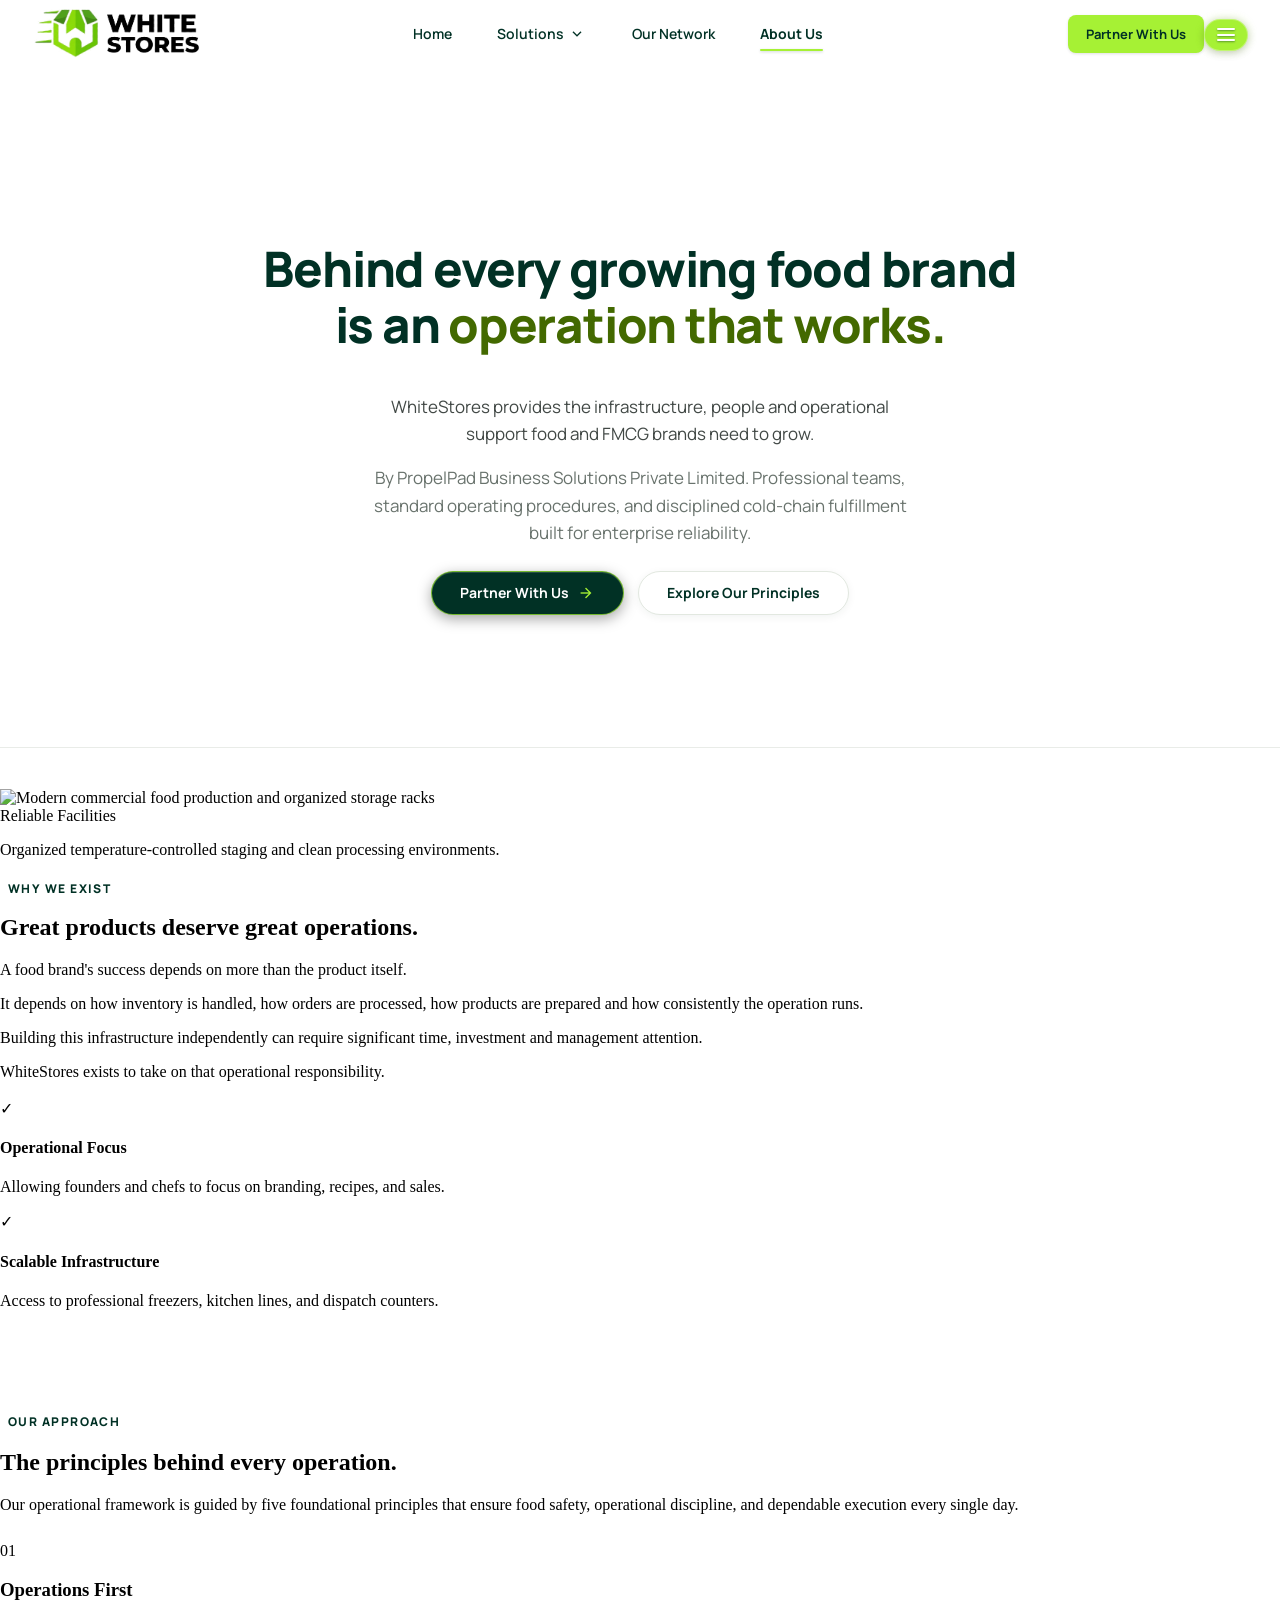
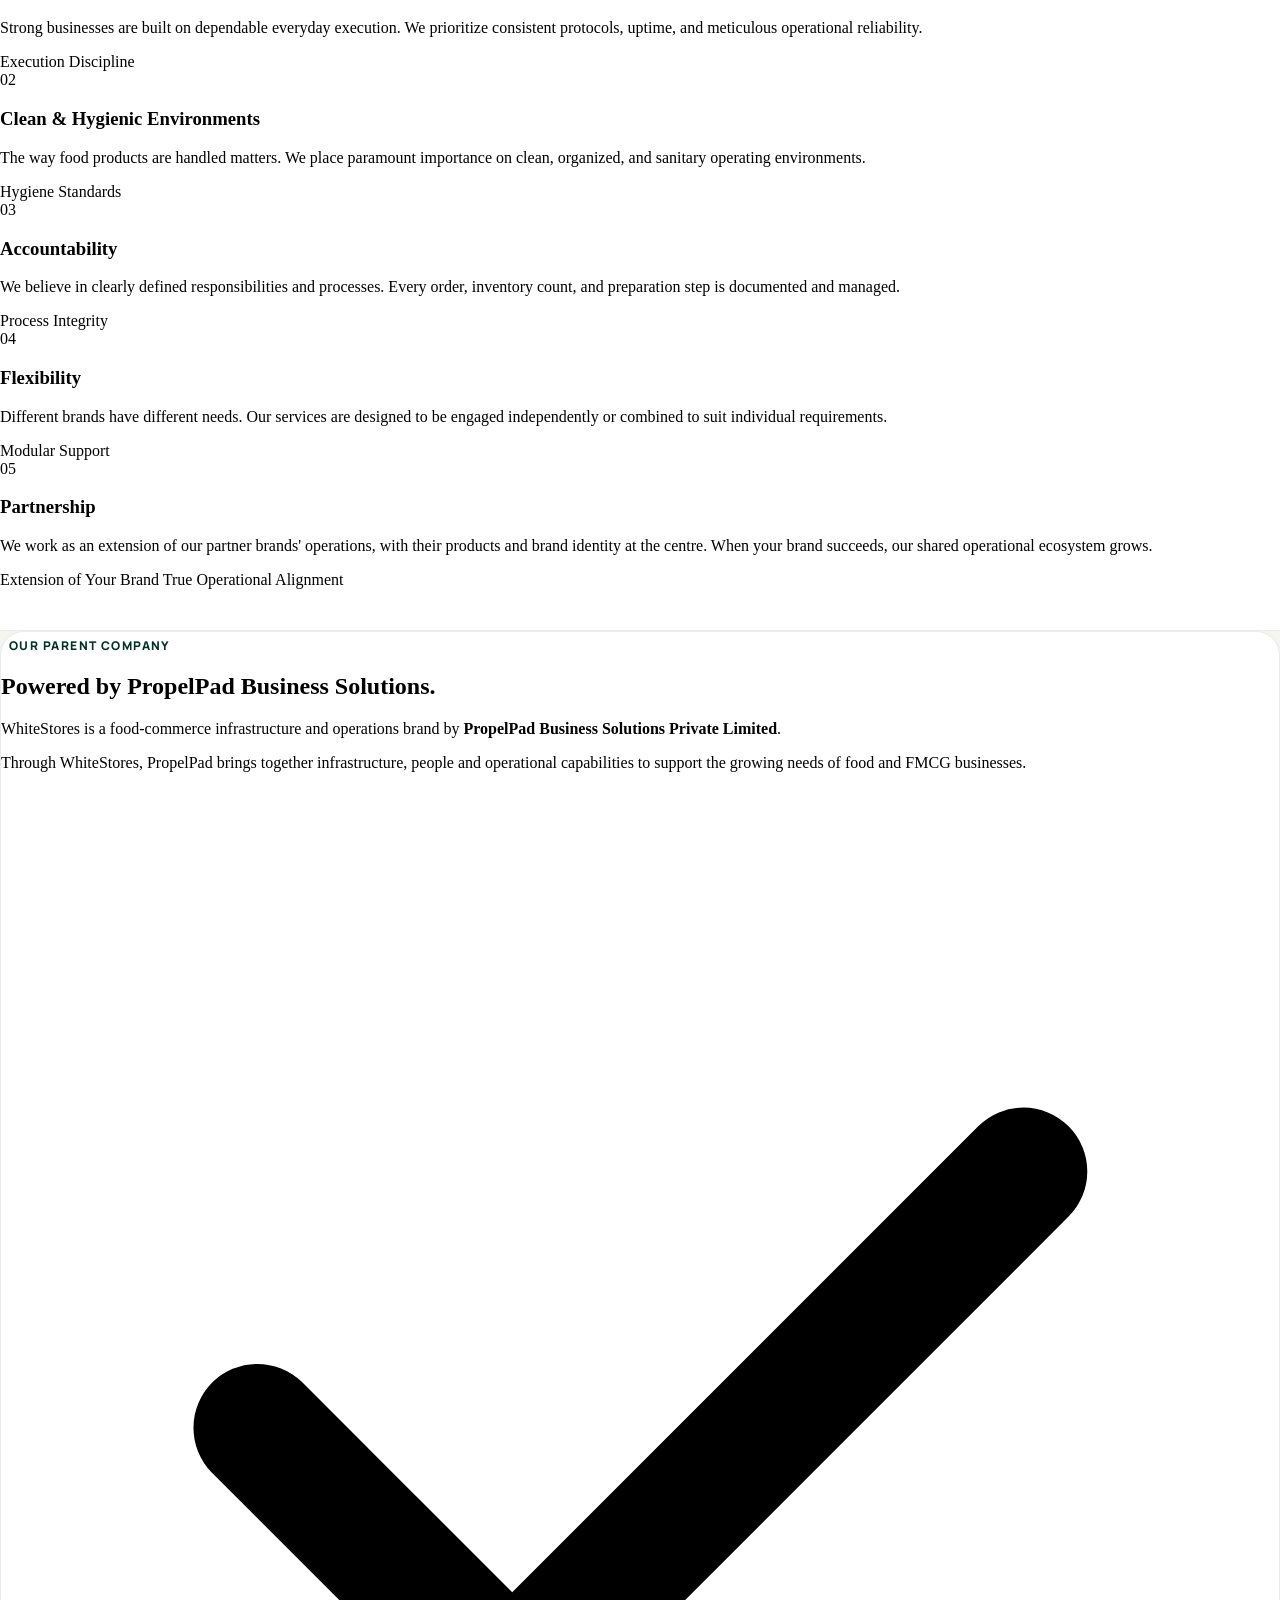
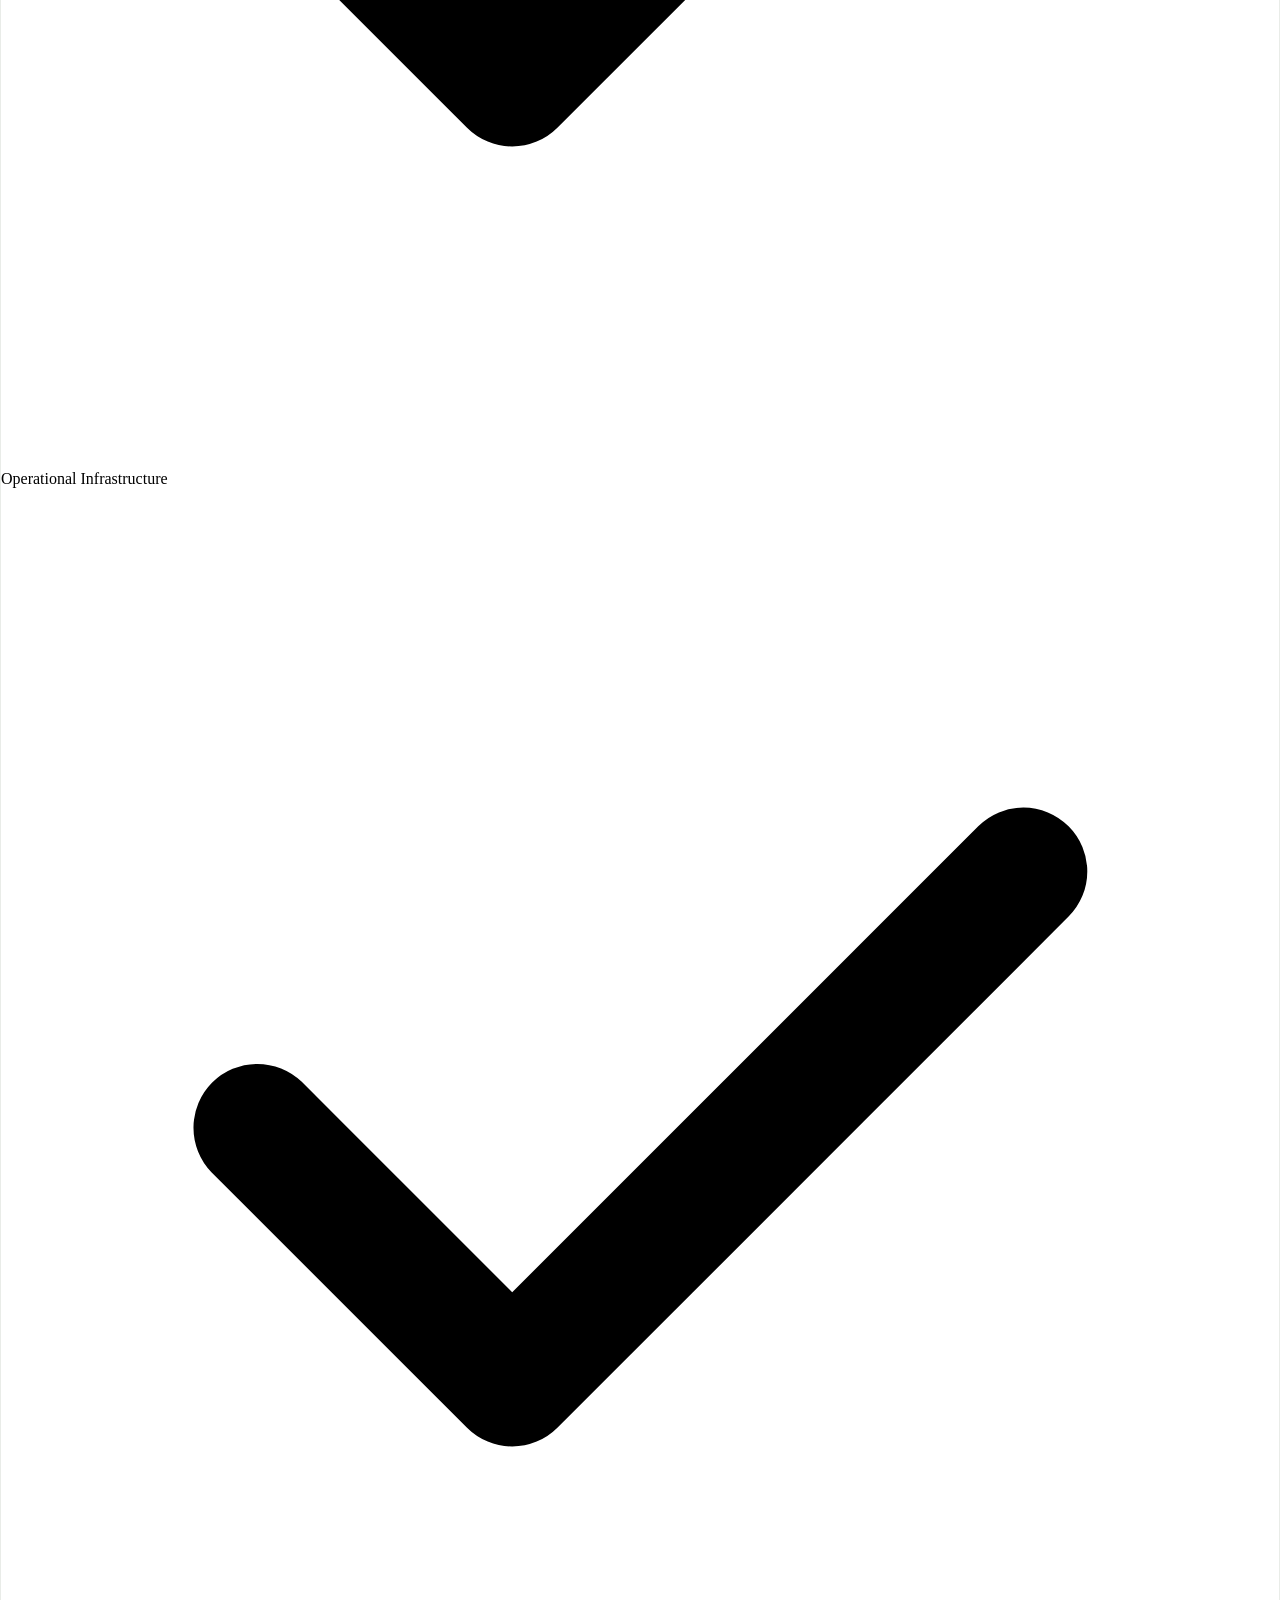
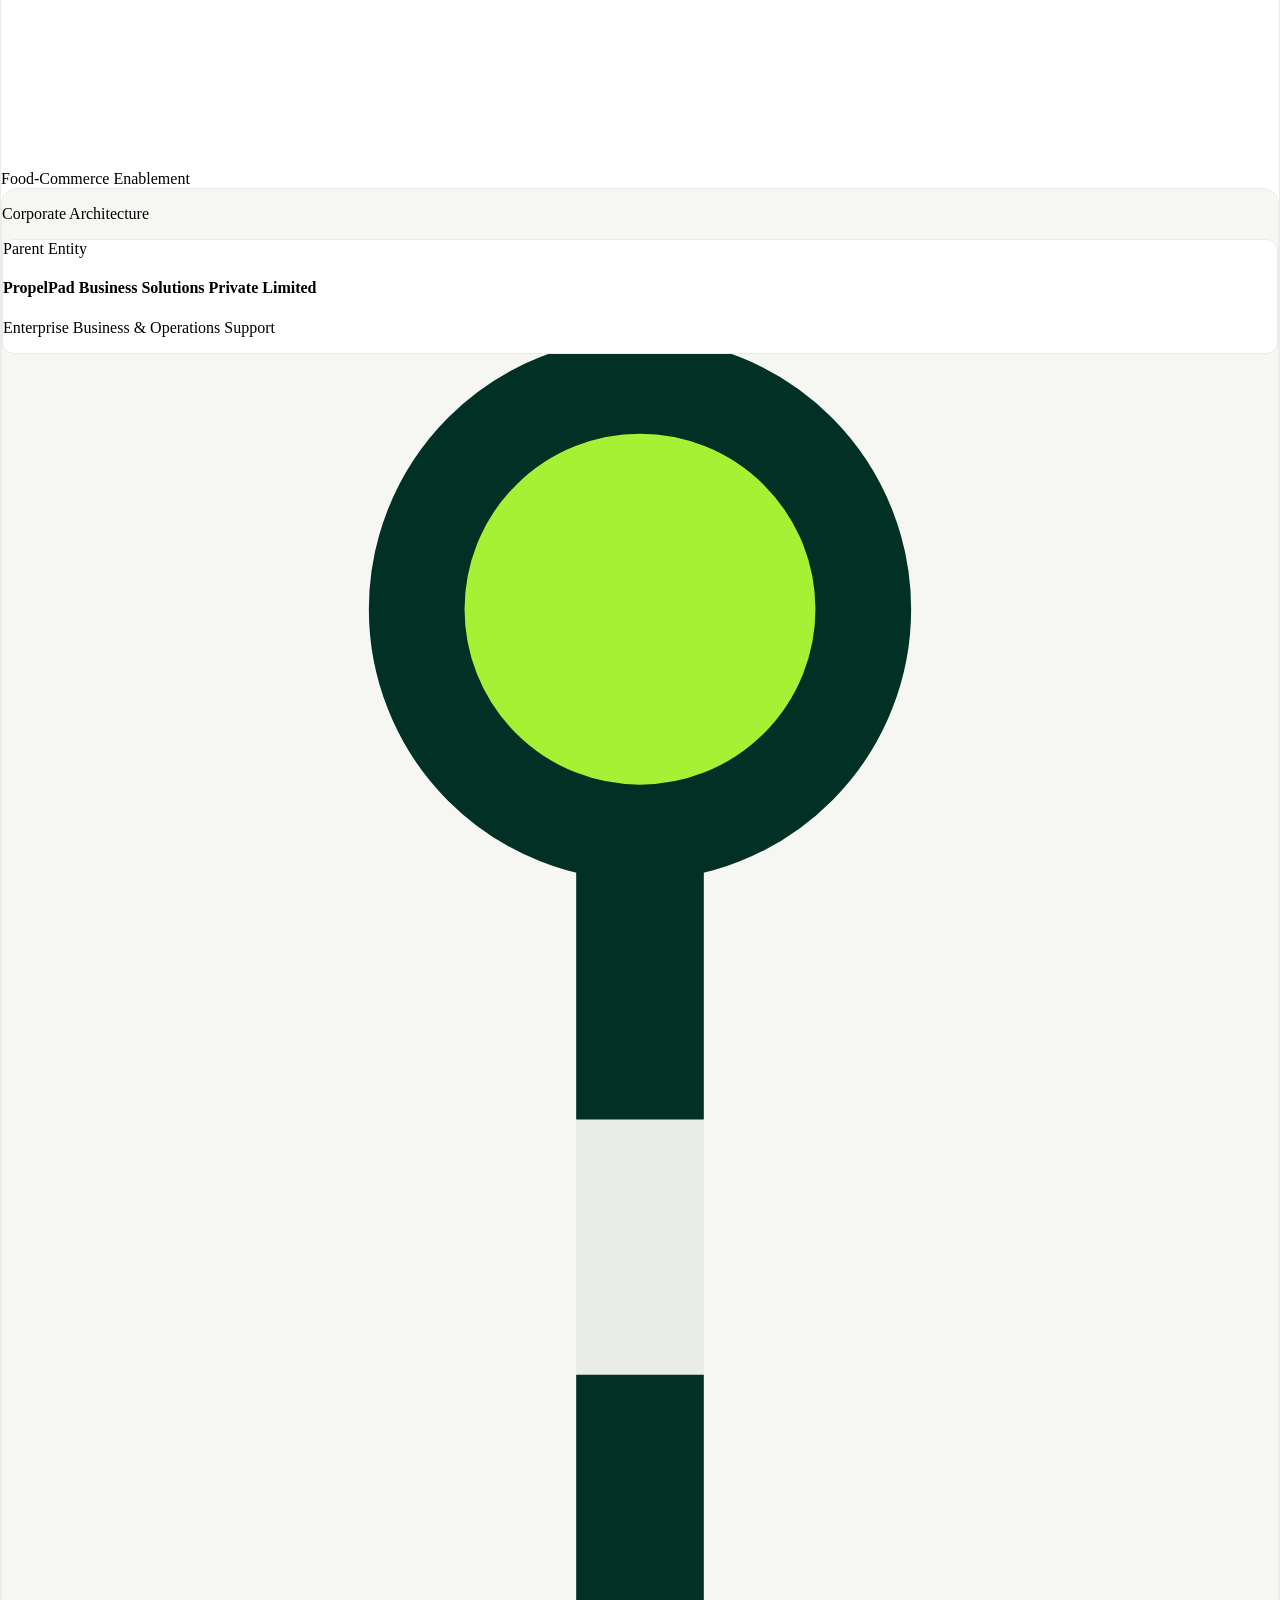
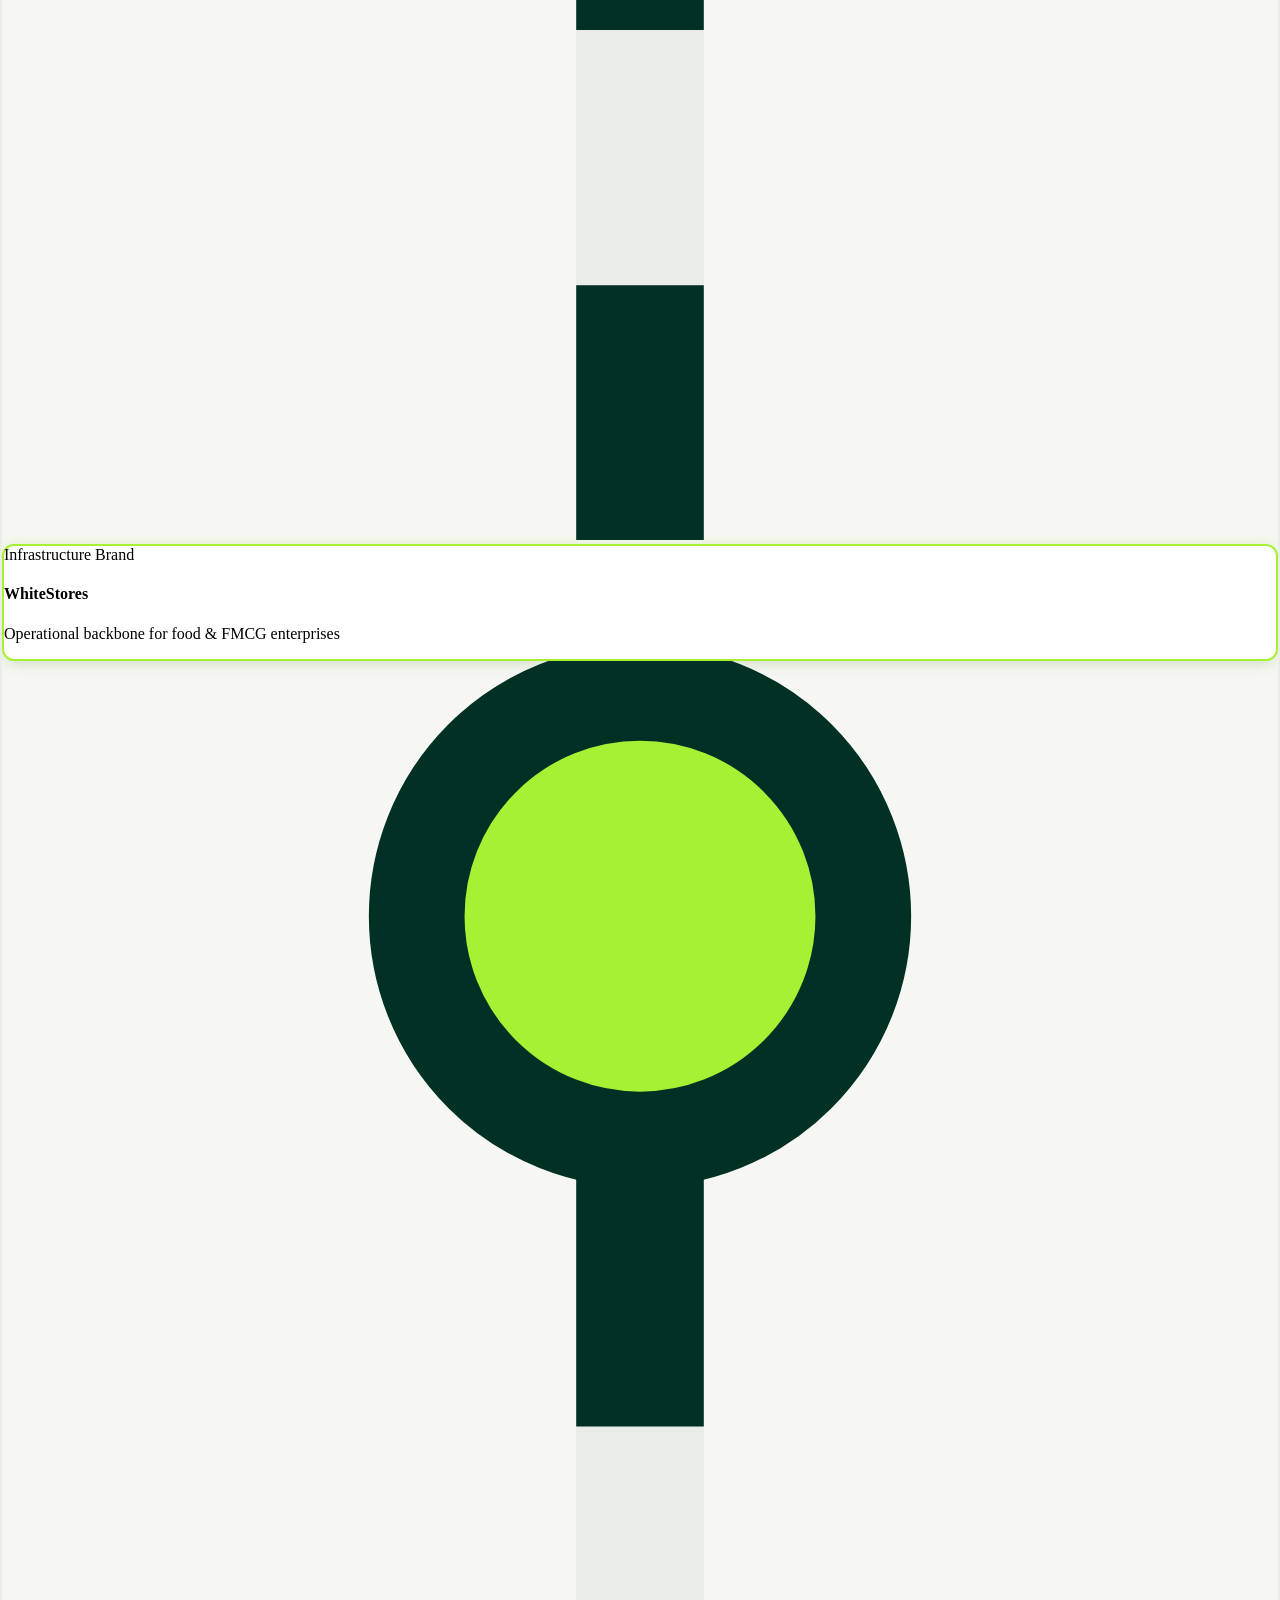
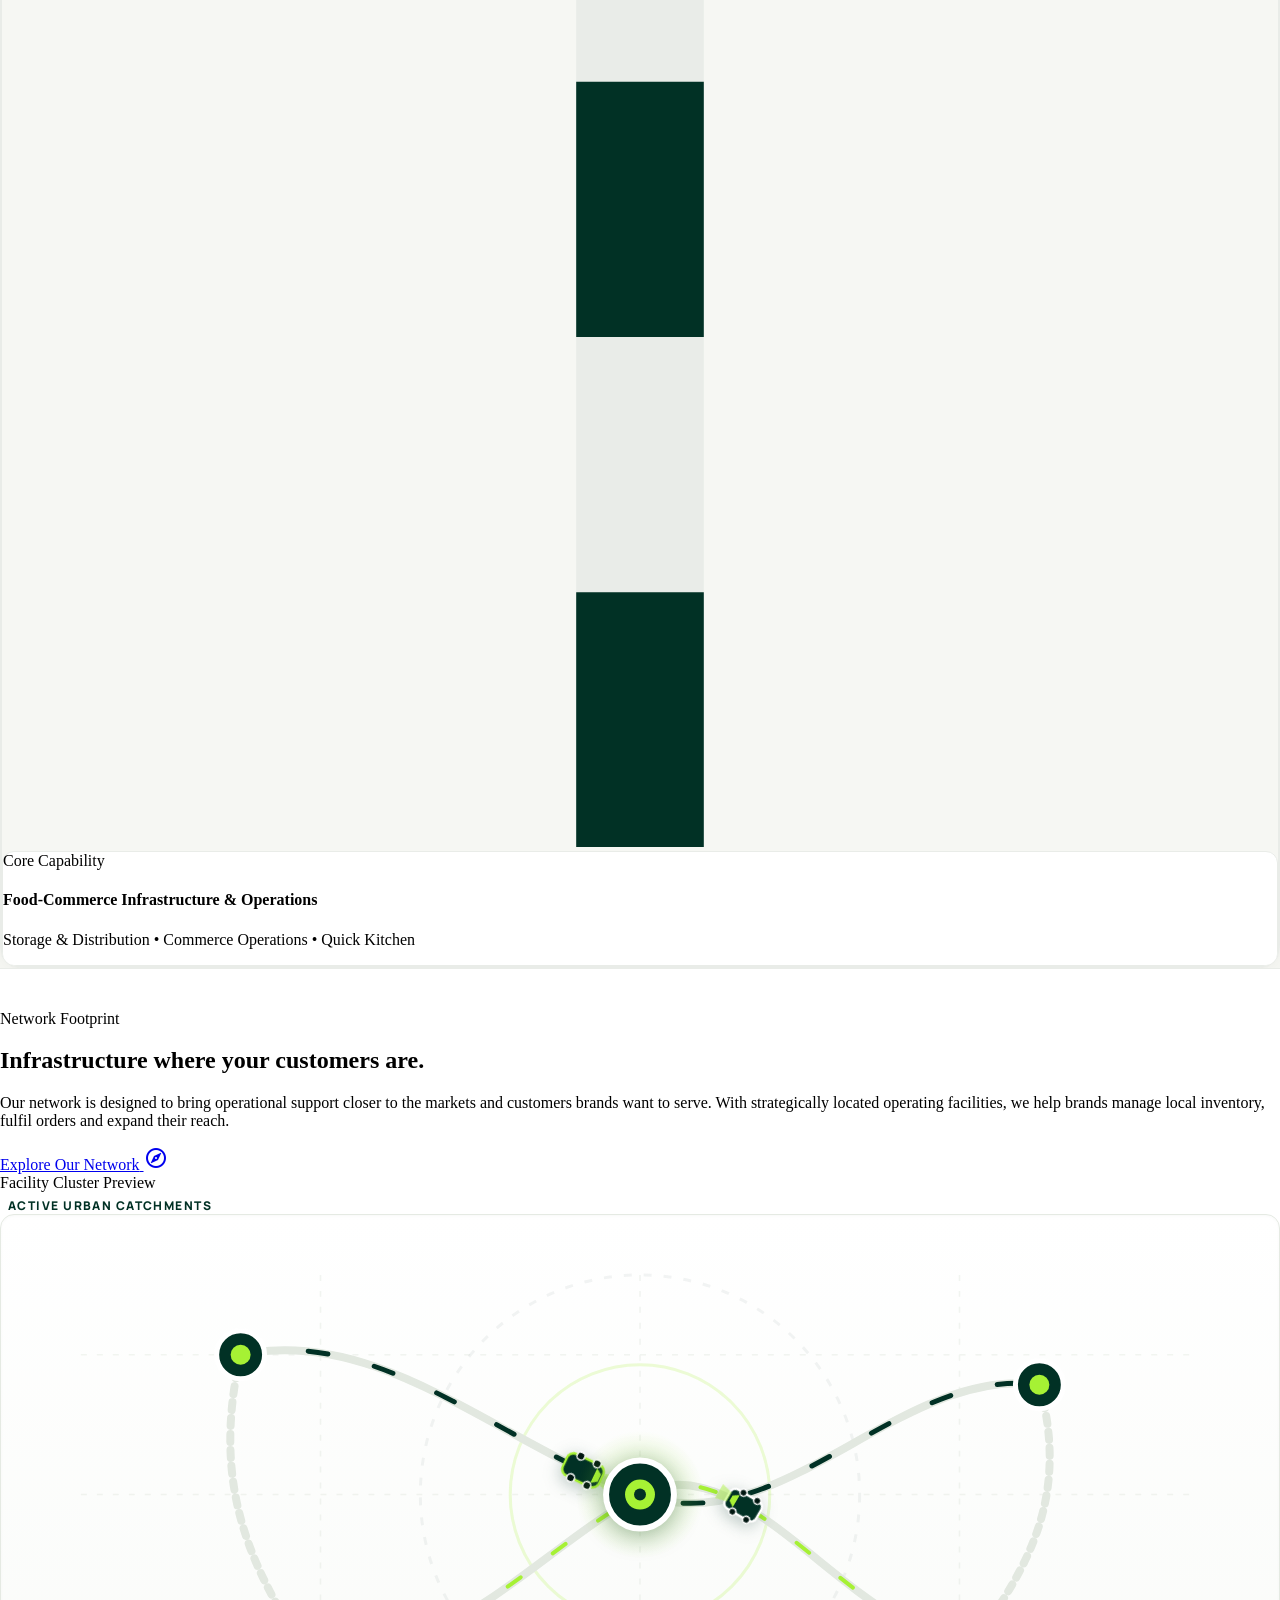
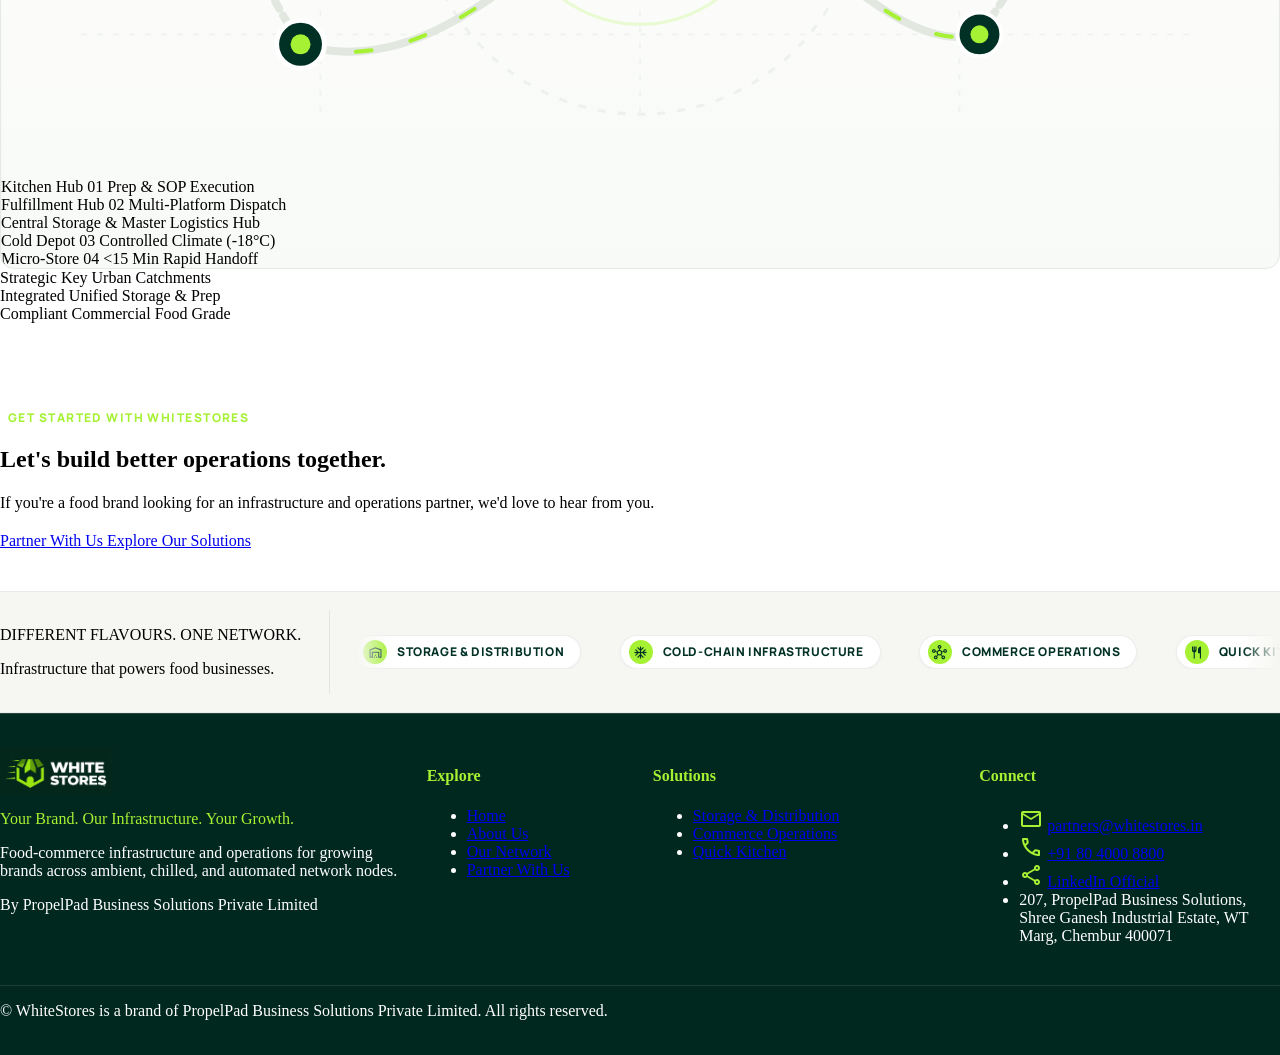
==== commit e2126a2c: "manages hamburger menu" ====
--- a/about-us.html
+++ b/about-us.html
@@ -2,7 +2,7 @@
 <!DOCTYPE html>
 
 <html class="scroll-smooth" lang="en"><head><meta charset="utf-8"/><meta content="width=device-width, initial-scale=1.0" name="viewport"/><meta content="web_standard" name="shell-type"/><title>WhiteStores | About Us</title><link href="https://fonts.googleapis.com" rel="preconnect"/><link crossorigin="" href="https://fonts.gstatic.com" rel="preconnect"/><link href="https://fonts.googleapis.com/css2?family=Manrope:wght@400;500;600;700;800&amp;display=swap" rel="stylesheet"/><link href="https://fonts.googleapis.com/css2?family=Material+Symbols+Outlined:opsz,wght,FILL,GRAD@24,400,0,0" rel="stylesheet"/>
-<link href="https://fonts.googleapis.com/css2?family=Material+Symbols+Outlined:wght,FILL@100..700,0..1&amp;display=swap" rel="stylesheet"/><style>@layer base { html, body { margin: 0; padding: 0; } body { overscroll-behavior: none; } main > :first-child { margin-top: 0 !important; } main > :last-child { margin-bottom: 0 !important; } } ::-webkit-scrollbar { display: none; }</style><script src="https://cdn.tailwindcss.com"></script><script id="tailwind-config">tailwind.config = { darkMode: "class", theme: { extend: { "colors": { "brand": { "deep": "#013125", "lime": "#A6F134", "white": "#FFFFFF", "offwhite": "#F6F7F3", "lightgrey": "#E9ECE8", "charcoal": "#252C29", "muted": "#69736D", "surfaceDim": "#02241b" },  "text-primary": "#252C29", "on-background": "#161d1a", "on-secondary": "#ffffff", "surface-container-highest": "#dde4df", "surface-alt": "#F6F7F3", "surface-bright": "#f4fbf6", "on-tertiary": "#ffffff", "on-surface": "#161d1a", "error-container": "#ffdad6", "surface-dim": "#d4dcd7", "on-tertiary-container": "#89948d", "surface-variant": "#dde4df", "text-muted": "#69736D", "error": "#ba1a1a", "on-primary": "#ffffff", "on-surface-variant": "#414845", "surface-container-lowest": "#ffffff", "on-secondary-container": "#476f00", "accent-lime": "#A6F134", "on-primary-container": "#6f9a8a", "outline-variant": "#c0c8c3", "background": "#f4fbf6", "on-error-container": "#93000a", "surface-container-high": "#e3eae5", "inverse-surface": "#2b322f", "surface-canvas": "#FFFFFF", "secondary-container": "#acf83b", "on-primary-fixed": "#002118", "outline": "#717975", "border-subtle": "#E9ECE8", "tertiary-container": "#232c27", "primary-fixed": "#bfecda", "brand-deep-green": "#013125", "surface-container-low": "#eef5f0", "tertiary": "#0f1813", "on-tertiary-fixed-variant": "#3f4944", "inverse-on-surface": "#ebf2ed", "on-error": "#ffffff", "secondary": "#436900", "inverse-primary": "#a3d0be", "on-primary-fixed-variant": "#244e41", "on-secondary-fixed-variant": "#314f00", "on-secondary-fixed": "#112000", "surface-tint": "#3c6658", "surface": "#f4fbf6", "primary-container": "#013125", "tertiary-fixed-dim": "#bfc9c2", "secondary-fixed-dim": "#92db17", "tertiary-fixed": "#dbe5de", "on-tertiary-fixed": "#141d19", "surface-container": "#e8f0eb", "secondary-fixed": "#acf83b", "primary-fixed-dim": "#a3d0be", "primary": "#001a12" }, "borderRadius": { "DEFAULT": "0.25rem", "lg": "0.5rem", "xl": "0.75rem", "full": "9999px" }, "spacing": { "space-2xl": "4rem", "gutter": "1.5rem", "space-3xl": "6rem", "gutter-desktop": "2rem", "space-xs": "0.25rem", "space-lg": "1.5rem", "margin-desktop": "4rem", "space-xl": "2.5rem", "margin-tablet": "2.5rem", "space-md": "1rem", "space-sm": "0.5rem", "margin": "1.25rem" }, "fontFamily": { "headline-lg": ["Manrope"], "eyebrow": ["Manrope"], "body-md": ["Manrope"], "headline-lg-mobile": ["Manrope"], "headline-md": ["Manrope"], "headline-sm": ["Manrope"], "display-hero-mobile": ["Manrope"], "label-action": ["Manrope"], "caption": ["Manrope"], "display-hero": ["Manrope"], "body-sm": ["Manrope"], "body-lg": ["Manrope"], "label-step": ["Manrope"] }, "fontSize": { "headline-lg": ["2.5rem", { "lineHeight": "1.2", "letterSpacing": "-0.02em", "fontWeight": "700" }], "eyebrow": ["0.75rem", { "lineHeight": "1.3", "letterSpacing": "0.12em", "fontWeight": "700" }], "body-md": ["1rem", { "lineHeight": "1.55", "letterSpacing": "0", "fontWeight": "400" }], "headline-lg-mobile": ["1.75rem", { "lineHeight": "1.25", "letterSpacing": "-0.015em", "fontWeight": "700" }], "headline-md": ["1.75rem", { "lineHeight": "1.3", "letterSpacing": "-0.015em", "fontWeight": "700" }], "headline-sm": ["1.25rem", { "lineHeight": "1.4", "letterSpacing": "-0.01em", "fontWeight": "600" }], "display-hero-mobile": ["2.25rem", { "lineHeight": "1.15", "letterSpacing": "-0.02em", "fontWeight": "800" }], "label-action": ["0.9375rem", { "lineHeight": "1", "letterSpacing": "0.01em", "fontWeight": "600" }], "caption": ["0.75rem", { "lineHeight": "1.4", "letterSpacing": "0.02em", "fontWeight": "500" }], "display-hero": ["3.75rem", { "lineHeight": "1.1", "letterSpacing": "-0.03em", "fontWeight": "800" }], "body-sm": ["0.875rem", { "lineHeight": "1.5", "letterSpacing": "0", "fontWeight": "400" }], "body-lg": ["1.125rem", { "lineHeight": "1.6", "letterSpacing": "-0.005em", "fontWeight": "400" }], "label-step": ["1rem", { "lineHeight": "1.2", "letterSpacing": "-0.01em", "fontWeight": "700" }] } } } };</script><link rel="stylesheet" href="css/style.css?v=ws-refine-blacklogo"/>
+<link href="https://fonts.googleapis.com/css2?family=Material+Symbols+Outlined:wght,FILL@100..700,0..1&amp;display=swap" rel="stylesheet"/><style>@layer base { html, body { margin: 0; padding: 0; } body { overscroll-behavior: none; } main > :first-child { margin-top: 0 !important; } main > :last-child { margin-bottom: 0 !important; } } ::-webkit-scrollbar { display: none; }</style><script src="https://cdn.tailwindcss.com"></script><script id="tailwind-config">tailwind.config = { darkMode: "class", theme: { extend: { "colors": { "brand": { "deep": "#013125", "lime": "#A6F134", "white": "#FFFFFF", "offwhite": "#F6F7F3", "lightgrey": "#E9ECE8", "charcoal": "#252C29", "muted": "#69736D", "surfaceDim": "#02241b" },  "text-primary": "#252C29", "on-background": "#161d1a", "on-secondary": "#ffffff", "surface-container-highest": "#dde4df", "surface-alt": "#F6F7F3", "surface-bright": "#f4fbf6", "on-tertiary": "#ffffff", "on-surface": "#161d1a", "error-container": "#ffdad6", "surface-dim": "#d4dcd7", "on-tertiary-container": "#89948d", "surface-variant": "#dde4df", "text-muted": "#69736D", "error": "#ba1a1a", "on-primary": "#ffffff", "on-surface-variant": "#414845", "surface-container-lowest": "#ffffff", "on-secondary-container": "#476f00", "accent-lime": "#A6F134", "on-primary-container": "#6f9a8a", "outline-variant": "#c0c8c3", "background": "#f4fbf6", "on-error-container": "#93000a", "surface-container-high": "#e3eae5", "inverse-surface": "#2b322f", "surface-canvas": "#FFFFFF", "secondary-container": "#acf83b", "on-primary-fixed": "#002118", "outline": "#717975", "border-subtle": "#E9ECE8", "tertiary-container": "#232c27", "primary-fixed": "#bfecda", "brand-deep-green": "#013125", "surface-container-low": "#eef5f0", "tertiary": "#0f1813", "on-tertiary-fixed-variant": "#3f4944", "inverse-on-surface": "#ebf2ed", "on-error": "#ffffff", "secondary": "#436900", "inverse-primary": "#a3d0be", "on-primary-fixed-variant": "#244e41", "on-secondary-fixed-variant": "#314f00", "on-secondary-fixed": "#112000", "surface-tint": "#3c6658", "surface": "#f4fbf6", "primary-container": "#013125", "tertiary-fixed-dim": "#bfc9c2", "secondary-fixed-dim": "#92db17", "tertiary-fixed": "#dbe5de", "on-tertiary-fixed": "#141d19", "surface-container": "#e8f0eb", "secondary-fixed": "#acf83b", "primary-fixed-dim": "#a3d0be", "primary": "#001a12" }, "borderRadius": { "DEFAULT": "0.25rem", "lg": "0.5rem", "xl": "0.75rem", "full": "9999px" }, "spacing": { "space-2xl": "4rem", "gutter": "1.5rem", "space-3xl": "6rem", "gutter-desktop": "2rem", "space-xs": "0.25rem", "space-lg": "1.5rem", "margin-desktop": "4rem", "space-xl": "2.5rem", "margin-tablet": "2.5rem", "space-md": "1rem", "space-sm": "0.5rem", "margin": "1.25rem" }, "fontFamily": { "headline-lg": ["Manrope"], "eyebrow": ["Manrope"], "body-md": ["Manrope"], "headline-lg-mobile": ["Manrope"], "headline-md": ["Manrope"], "headline-sm": ["Manrope"], "display-hero-mobile": ["Manrope"], "label-action": ["Manrope"], "caption": ["Manrope"], "display-hero": ["Manrope"], "body-sm": ["Manrope"], "body-lg": ["Manrope"], "label-step": ["Manrope"] }, "fontSize": { "headline-lg": ["2.5rem", { "lineHeight": "1.2", "letterSpacing": "-0.02em", "fontWeight": "700" }], "eyebrow": ["0.75rem", { "lineHeight": "1.3", "letterSpacing": "0.12em", "fontWeight": "700" }], "body-md": ["1rem", { "lineHeight": "1.55", "letterSpacing": "0", "fontWeight": "400" }], "headline-lg-mobile": ["1.75rem", { "lineHeight": "1.25", "letterSpacing": "-0.015em", "fontWeight": "700" }], "headline-md": ["1.75rem", { "lineHeight": "1.3", "letterSpacing": "-0.015em", "fontWeight": "700" }], "headline-sm": ["1.25rem", { "lineHeight": "1.4", "letterSpacing": "-0.01em", "fontWeight": "600" }], "display-hero-mobile": ["2.25rem", { "lineHeight": "1.15", "letterSpacing": "-0.02em", "fontWeight": "800" }], "label-action": ["0.9375rem", { "lineHeight": "1", "letterSpacing": "0.01em", "fontWeight": "600" }], "caption": ["0.75rem", { "lineHeight": "1.4", "letterSpacing": "0.02em", "fontWeight": "500" }], "display-hero": ["3.75rem", { "lineHeight": "1.1", "letterSpacing": "-0.03em", "fontWeight": "800" }], "body-sm": ["0.875rem", { "lineHeight": "1.5", "letterSpacing": "0", "fontWeight": "400" }], "body-lg": ["1.125rem", { "lineHeight": "1.6", "letterSpacing": "-0.005em", "fontWeight": "400" }], "label-step": ["1rem", { "lineHeight": "1.2", "letterSpacing": "-0.01em", "fontWeight": "700" }] } } } };</script><link rel="stylesheet" href="css/style.css?v=ws-no-active-badge-v3"/>
 </head>
 <body class="bg-brand-white text-brand-charcoal antialiased flex flex-col min-h-screen">
 <!-- TOP GLOBAL NAVBAR (Exact continuity with Pages 1-6) -->
@@ -12,7 +12,7 @@
     <!-- LEFT: Brand Logo (Original logo with lime-green mark and snowy-white text) -->
     <div class="ws-nav-col-left">
       <a class="flex items-center focus:outline-none focus-visible:ring-2 focus-visible:ring-[#A6F134] rounded" data-path="home" href="index.html" title="WhiteStores Home">
-        <img alt="WhiteStores" class="ws-nav-logo" src="assets/whitestores-logo-navbar.jpg"/>
+        <img alt="WhiteStores" class="ws-nav-logo" src="assets/whitestores-logo.png?v=ws-new-logo-2026"/>
       </a>
     </div>
 
@@ -783,7 +783,7 @@
   <!-- Mobile Header -->
   <div class="ws-mobile-header">
     <a aria-label="WhiteStores Home" class="focus:outline-none" href="index.html">
-      <img alt="WhiteStores" class="ws-mobile-logo" src="assets/whitestores-logo-navbar.jpg"/>
+      <img alt="WhiteStores" class="ws-mobile-logo" src="assets/whitestores-logo.png?v=ws-new-logo-2026"/>
     </a>
     <button aria-label="Close navigation" class="ws-close-btn" id="ws-close-menu" type="button">
       <span class="material-symbols-outlined text-[24px]">close</span>
@@ -842,7 +842,6 @@
       <div class="ws-nav-item">
         <a class="ws-link ws-active" href="about-us.html">
           <span>About Us</span>
-          <span class="ws-badge">Active</span>
         </a>
       </div>
 
--- a/css/style.css
+++ b/css/style.css
@@ -221,6 +221,10 @@
   border-radius: 9999px;
   background-color: #A6F134;
   color: #013125;
+}
+
+.ws-mobile-drawer .ws-badge {
+  display: none !important;
 }
 
 /* Solutions Row in Mobile Menu */
@@ -1108,9 +1112,18 @@
   width: auto;
   object-fit: contain;
   display: block;
-  mix-blend-mode: multiply;
+  background: transparent !important;
   filter: none !important;
   transition: opacity 0.2s ease, transform 0.2s ease;
+}
+
+.ws-mobile-logo {
+  height: 44px;
+  max-height: 44px;
+  width: auto;
+  object-fit: contain;
+  display: block;
+  background: transparent !important;
 }
 
 @media (min-width: 1024px) {
@@ -3293,7 +3306,7 @@
 
 .ws-feature-card .ws-card-badge {
   display: inline-flex !important;
-  align-items: center !important;
+  align-items: flex-start !important;
   gap: 0.375rem !important;
   height: auto !important;
   padding: 0 !important;
@@ -3304,10 +3317,15 @@
   letter-spacing: 0.08em !important;
   font-weight: 800 !important;
   text-transform: uppercase !important;
-  white-space: nowrap !important;
+  white-space: normal !important;
+  word-break: normal !important;
+  overflow-wrap: break-word !important;
   border-radius: 0 !important;
-  flex-shrink: 0 !important;
-  line-height: 1 !important;
+  flex: 1 1 auto !important;
+  min-width: 0 !important;
+  text-align: right !important;
+  justify-content: flex-end !important;
+  line-height: 1.35 !important;
   color: #013125 !important;
 }
 
@@ -3319,6 +3337,7 @@
   border-radius: 50% !important;
   background-color: #A6F134 !important;
   flex-shrink: 0 !important;
+  margin-top: 0.35em !important;
 }
 
 @media (min-width: 1024px) {
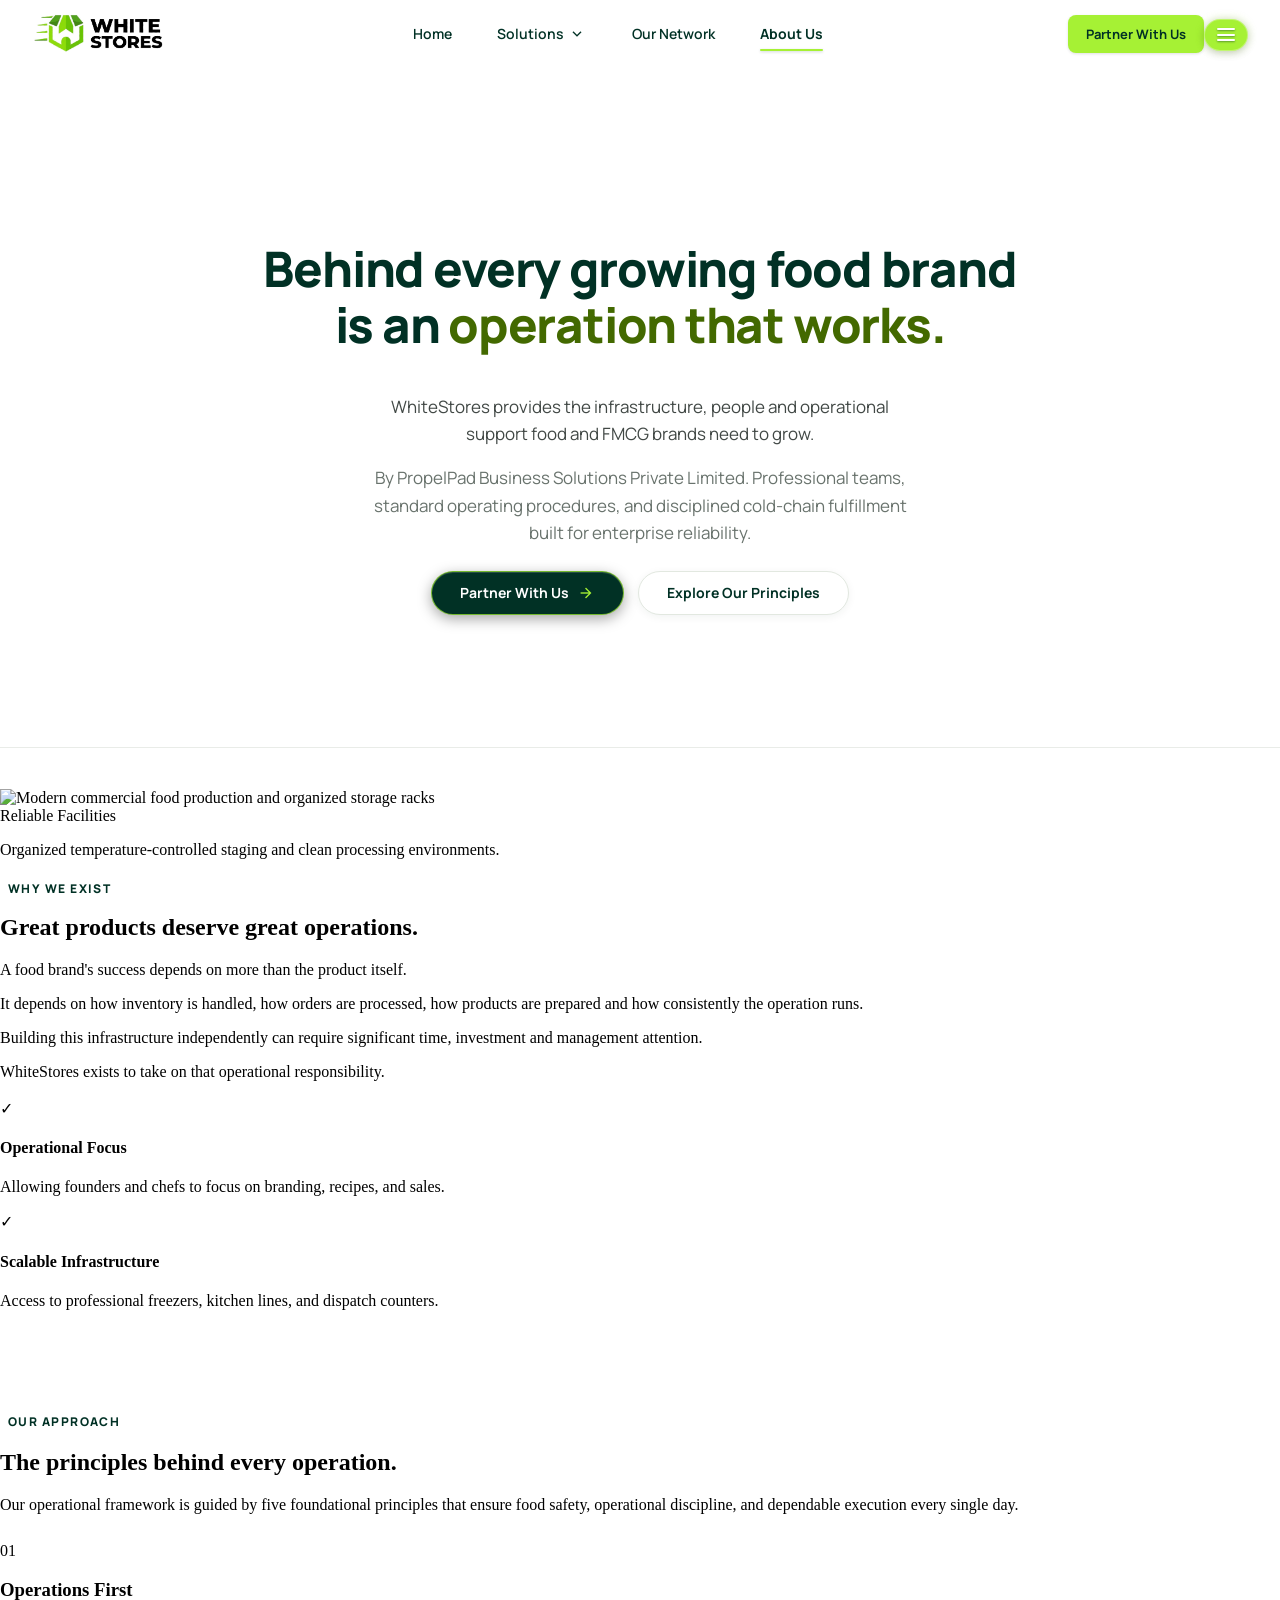
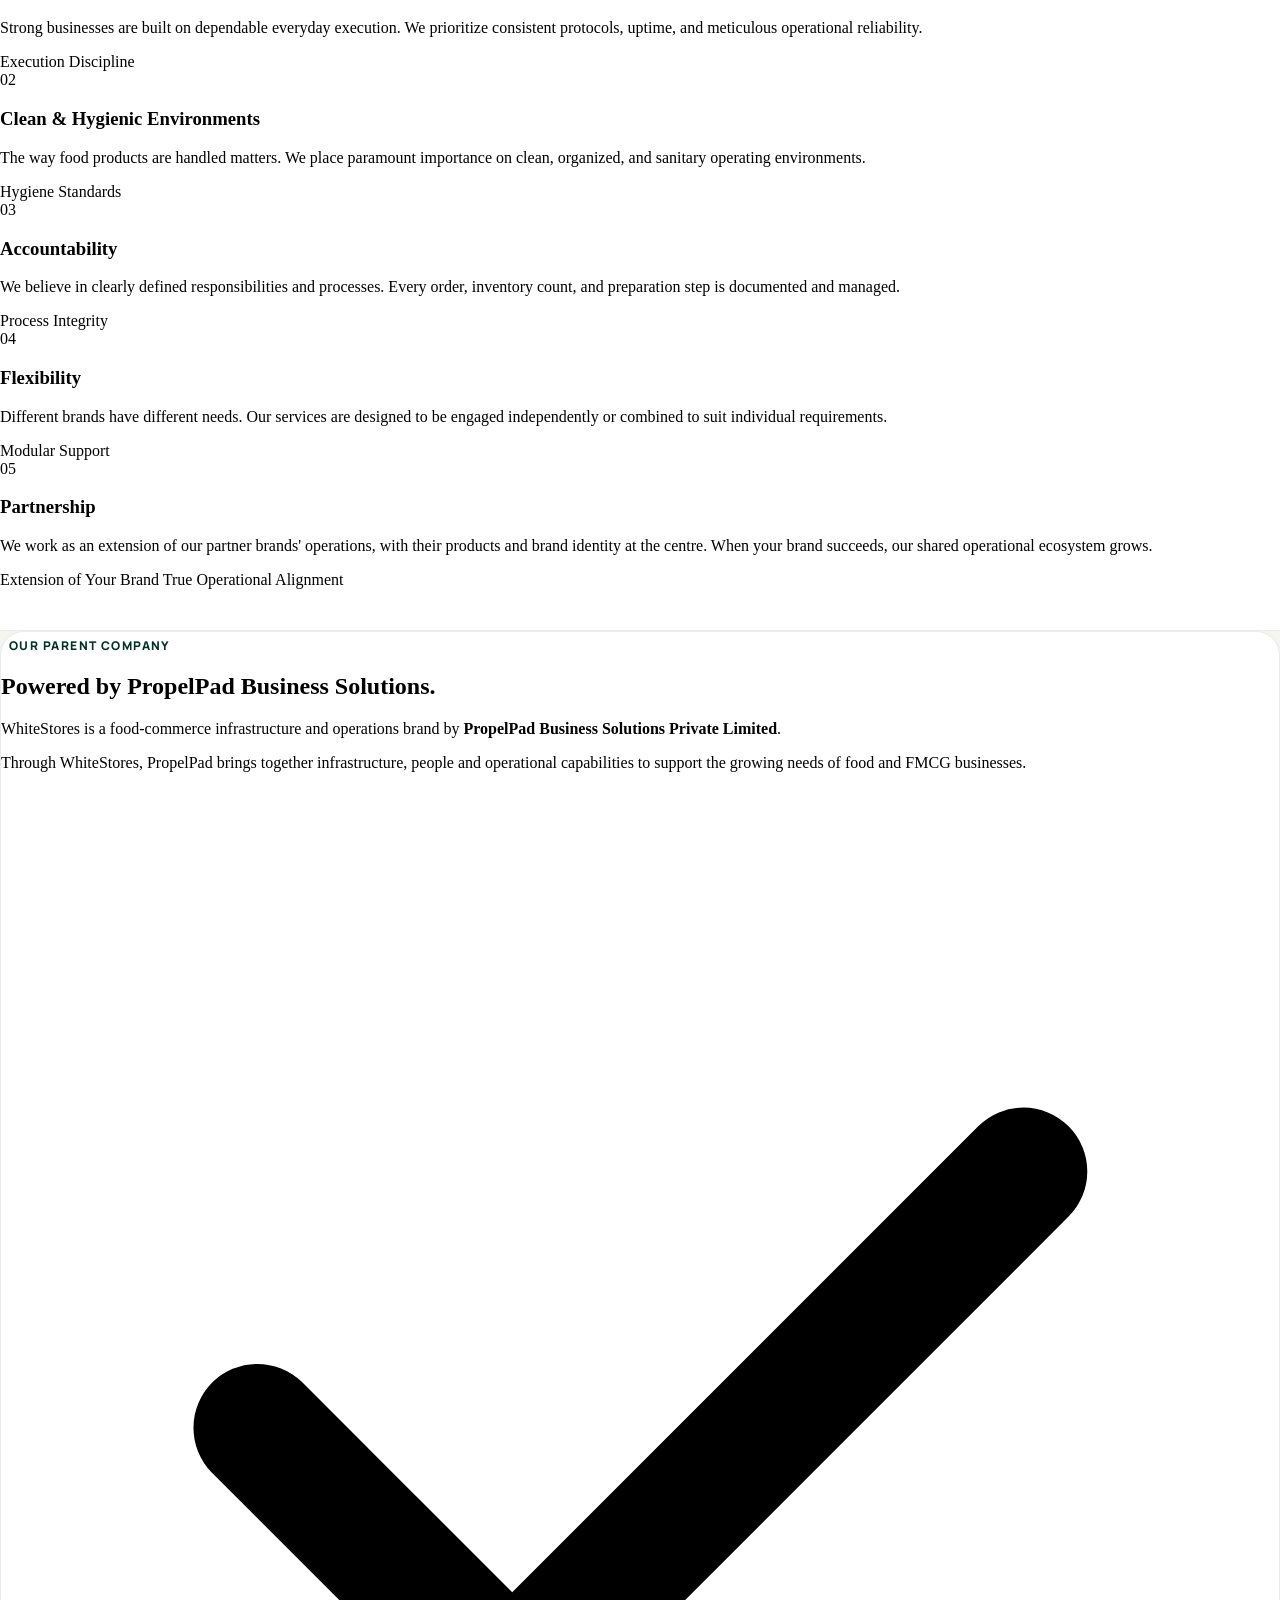
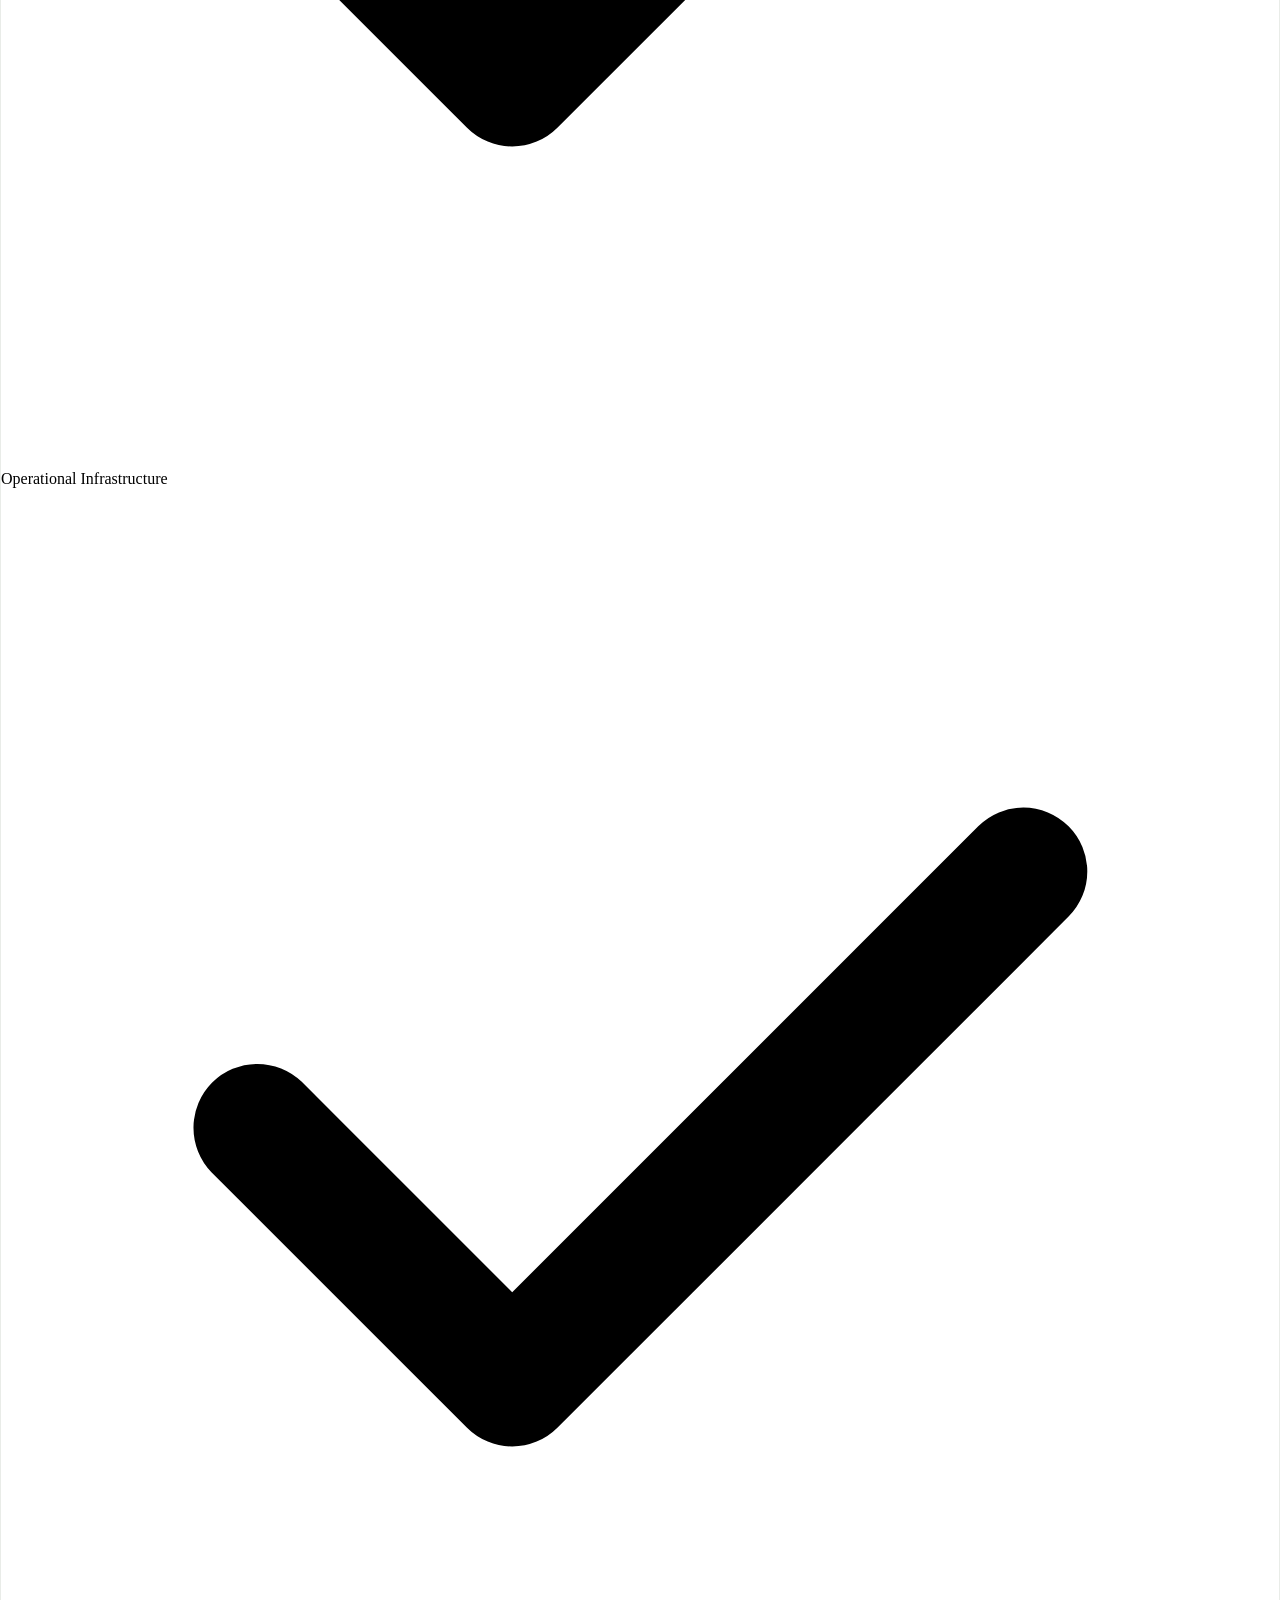
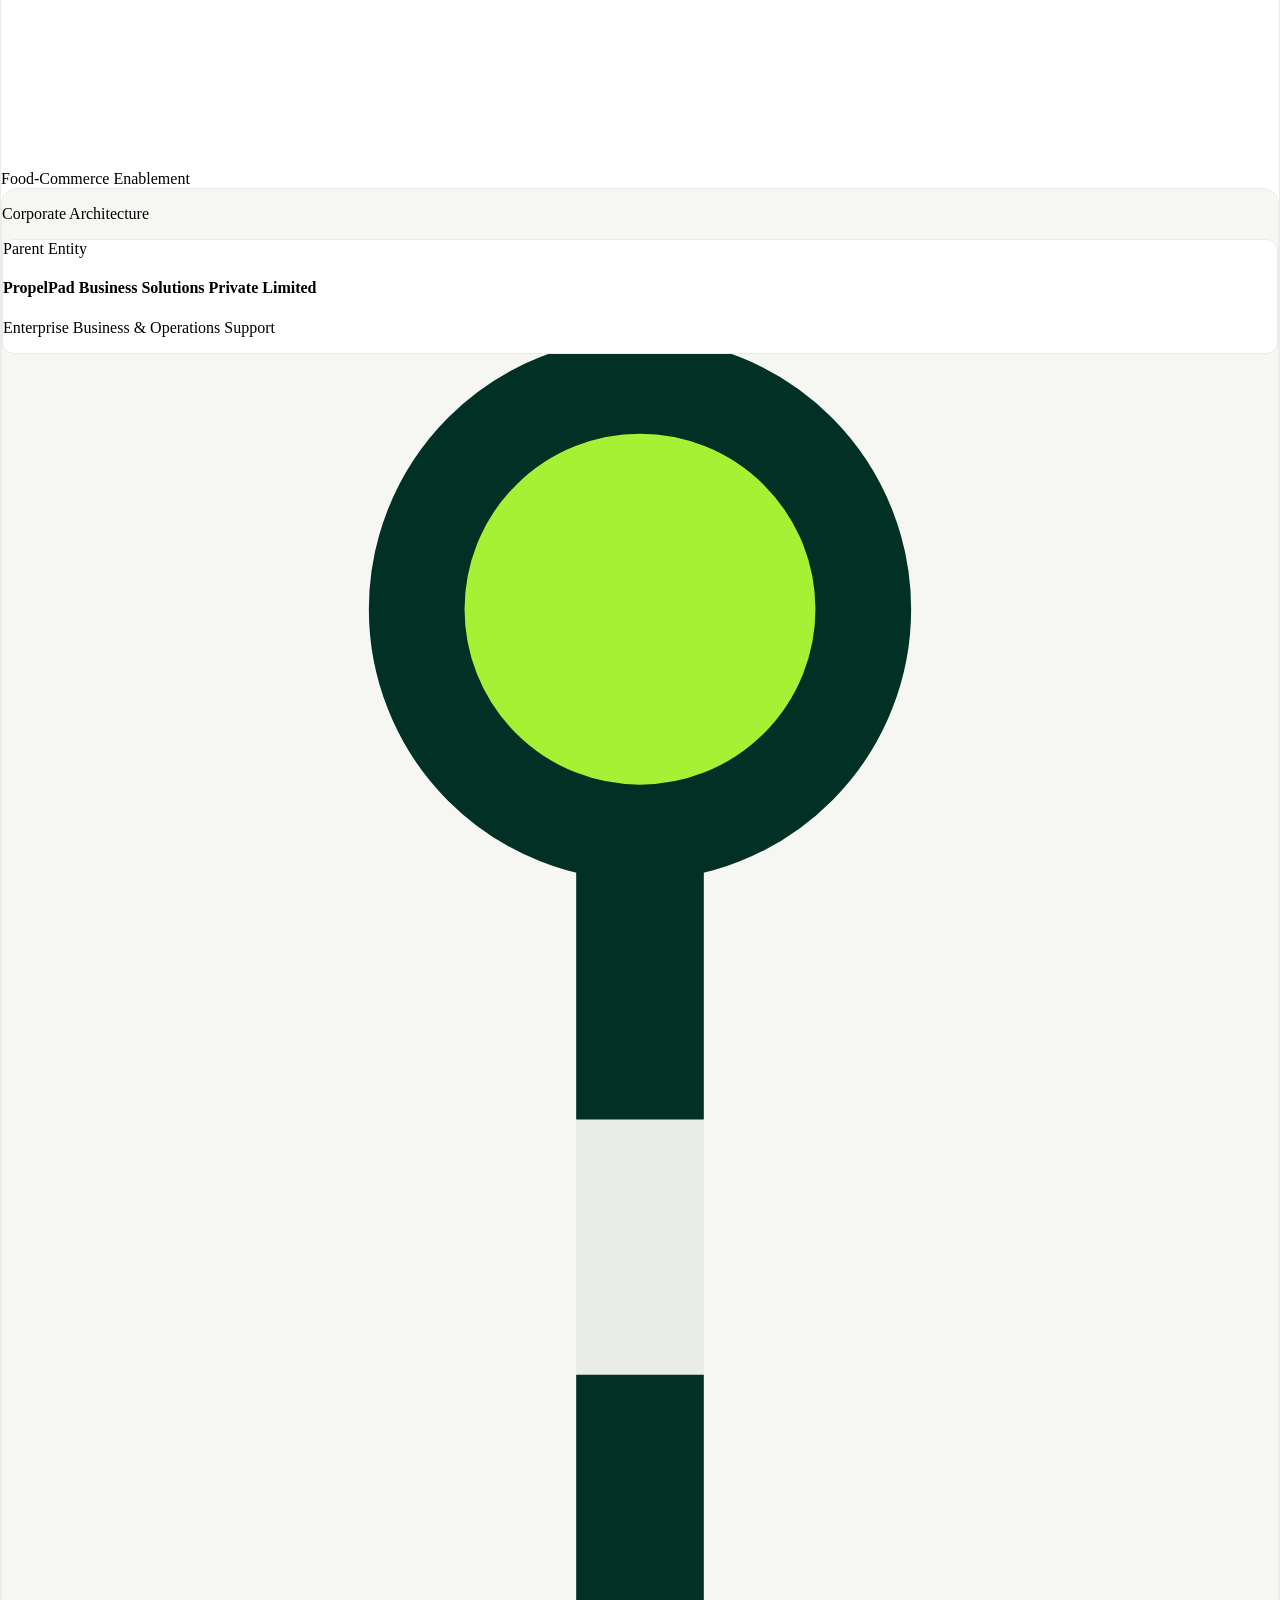
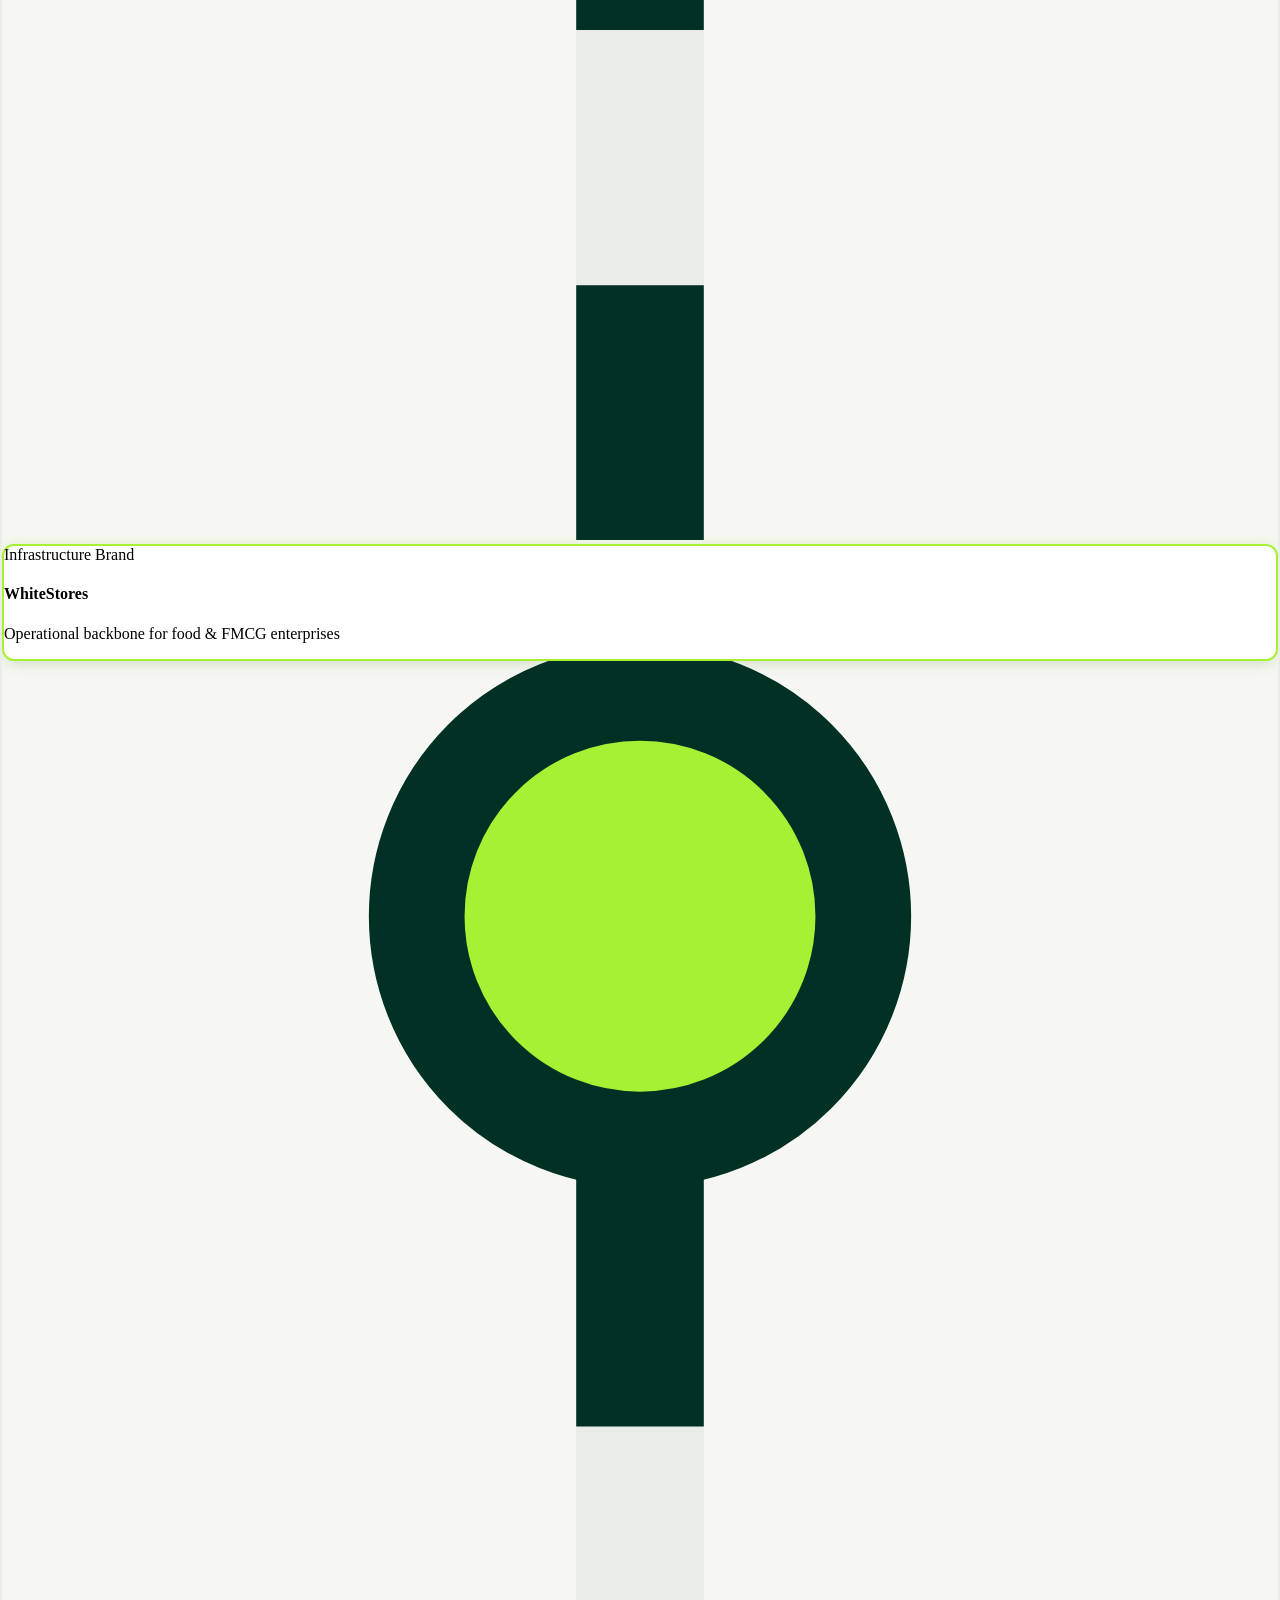
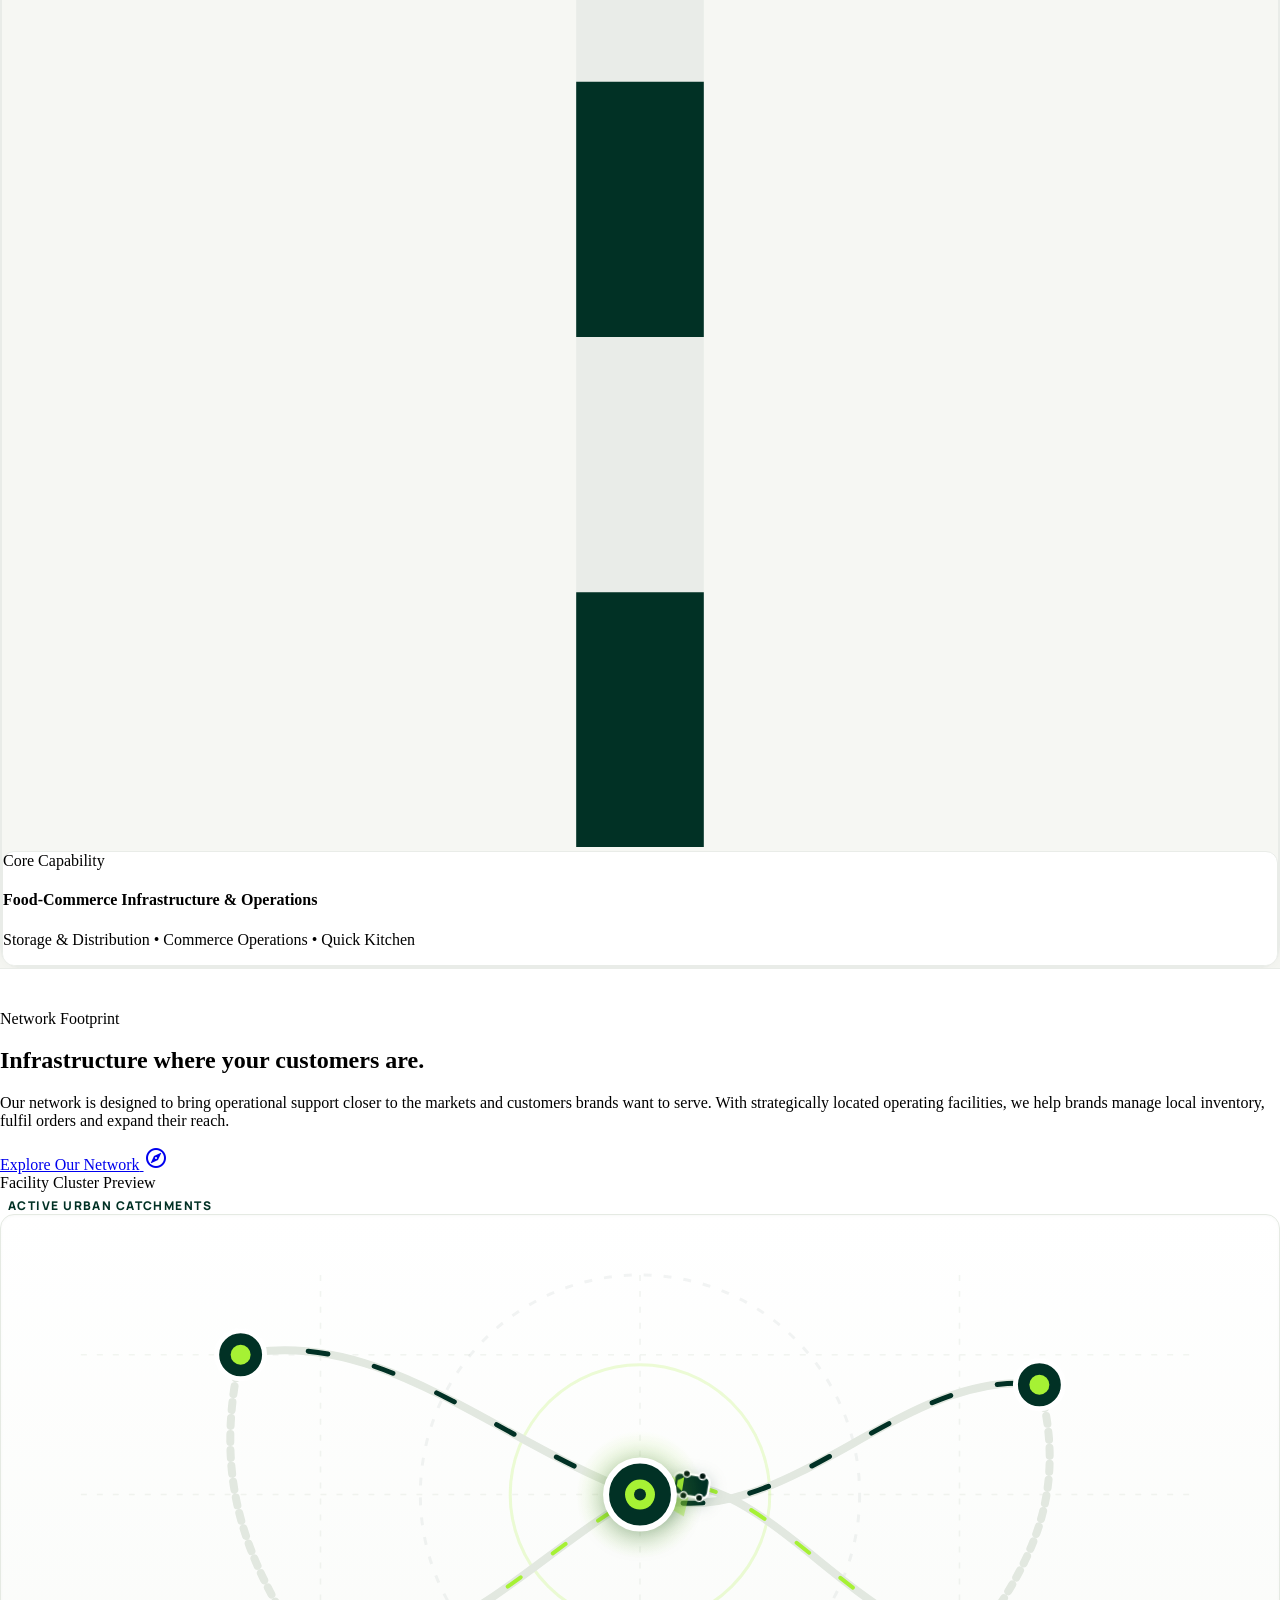
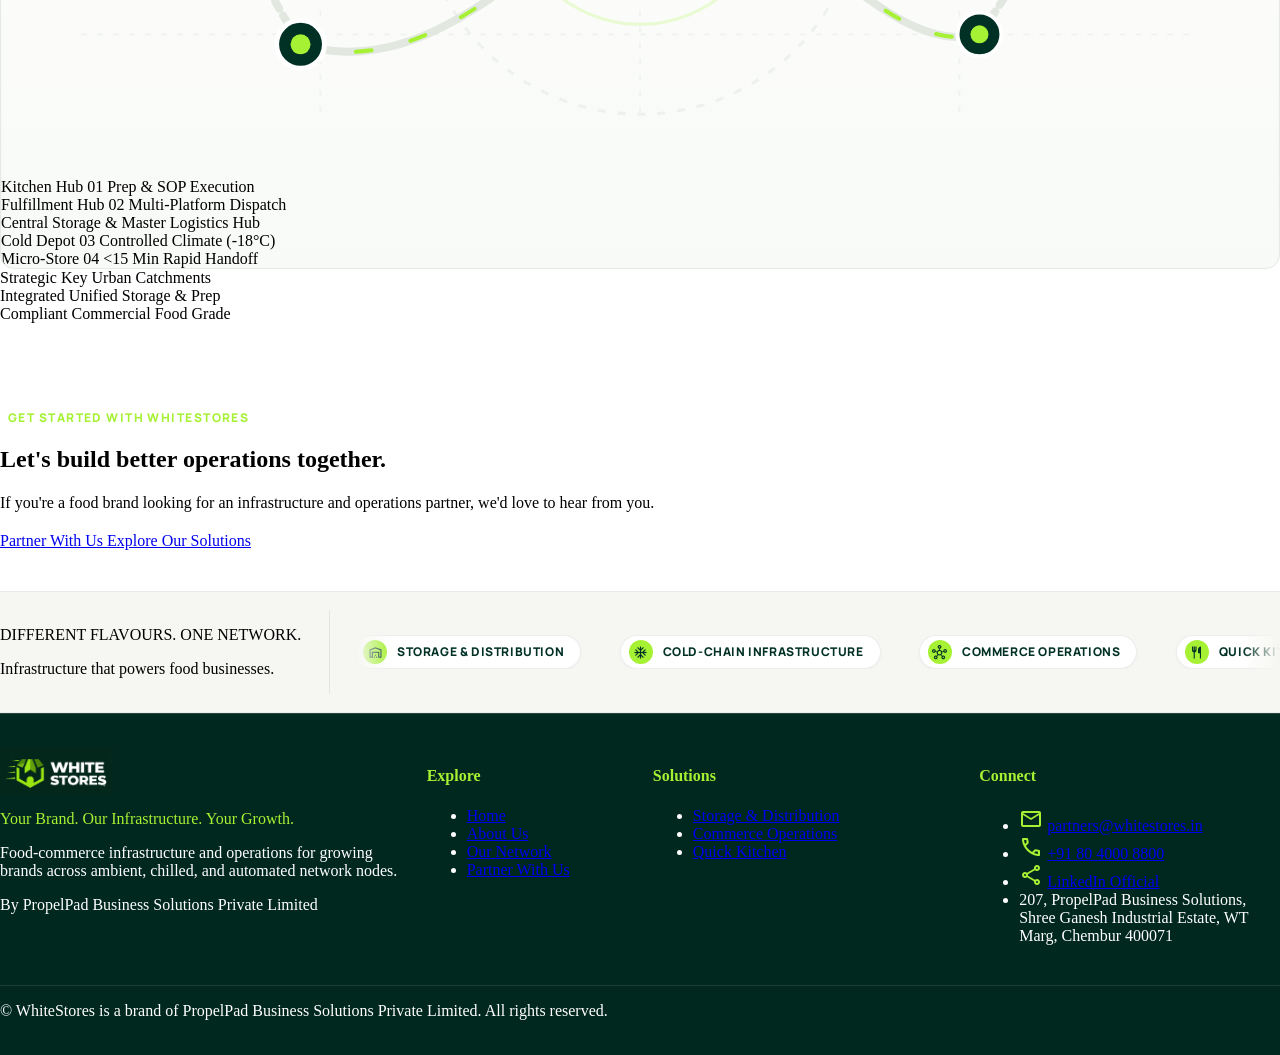
==== commit 9f8a0eb7: "manages hamburger menu" ====
--- a/about-us.html
+++ b/about-us.html
@@ -2,7 +2,7 @@
 <!DOCTYPE html>
 
 <html class="scroll-smooth" lang="en"><head><meta charset="utf-8"/><meta content="width=device-width, initial-scale=1.0" name="viewport"/><meta content="web_standard" name="shell-type"/><title>WhiteStores | About Us</title><link href="https://fonts.googleapis.com" rel="preconnect"/><link crossorigin="" href="https://fonts.gstatic.com" rel="preconnect"/><link href="https://fonts.googleapis.com/css2?family=Manrope:wght@400;500;600;700;800&amp;display=swap" rel="stylesheet"/><link href="https://fonts.googleapis.com/css2?family=Material+Symbols+Outlined:opsz,wght,FILL,GRAD@24,400,0,0" rel="stylesheet"/>
-<link href="https://fonts.googleapis.com/css2?family=Material+Symbols+Outlined:wght,FILL@100..700,0..1&amp;display=swap" rel="stylesheet"/><style>@layer base { html, body { margin: 0; padding: 0; } body { overscroll-behavior: none; } main > :first-child { margin-top: 0 !important; } main > :last-child { margin-bottom: 0 !important; } } ::-webkit-scrollbar { display: none; }</style><script src="https://cdn.tailwindcss.com"></script><script id="tailwind-config">tailwind.config = { darkMode: "class", theme: { extend: { "colors": { "brand": { "deep": "#013125", "lime": "#A6F134", "white": "#FFFFFF", "offwhite": "#F6F7F3", "lightgrey": "#E9ECE8", "charcoal": "#252C29", "muted": "#69736D", "surfaceDim": "#02241b" },  "text-primary": "#252C29", "on-background": "#161d1a", "on-secondary": "#ffffff", "surface-container-highest": "#dde4df", "surface-alt": "#F6F7F3", "surface-bright": "#f4fbf6", "on-tertiary": "#ffffff", "on-surface": "#161d1a", "error-container": "#ffdad6", "surface-dim": "#d4dcd7", "on-tertiary-container": "#89948d", "surface-variant": "#dde4df", "text-muted": "#69736D", "error": "#ba1a1a", "on-primary": "#ffffff", "on-surface-variant": "#414845", "surface-container-lowest": "#ffffff", "on-secondary-container": "#476f00", "accent-lime": "#A6F134", "on-primary-container": "#6f9a8a", "outline-variant": "#c0c8c3", "background": "#f4fbf6", "on-error-container": "#93000a", "surface-container-high": "#e3eae5", "inverse-surface": "#2b322f", "surface-canvas": "#FFFFFF", "secondary-container": "#acf83b", "on-primary-fixed": "#002118", "outline": "#717975", "border-subtle": "#E9ECE8", "tertiary-container": "#232c27", "primary-fixed": "#bfecda", "brand-deep-green": "#013125", "surface-container-low": "#eef5f0", "tertiary": "#0f1813", "on-tertiary-fixed-variant": "#3f4944", "inverse-on-surface": "#ebf2ed", "on-error": "#ffffff", "secondary": "#436900", "inverse-primary": "#a3d0be", "on-primary-fixed-variant": "#244e41", "on-secondary-fixed-variant": "#314f00", "on-secondary-fixed": "#112000", "surface-tint": "#3c6658", "surface": "#f4fbf6", "primary-container": "#013125", "tertiary-fixed-dim": "#bfc9c2", "secondary-fixed-dim": "#92db17", "tertiary-fixed": "#dbe5de", "on-tertiary-fixed": "#141d19", "surface-container": "#e8f0eb", "secondary-fixed": "#acf83b", "primary-fixed-dim": "#a3d0be", "primary": "#001a12" }, "borderRadius": { "DEFAULT": "0.25rem", "lg": "0.5rem", "xl": "0.75rem", "full": "9999px" }, "spacing": { "space-2xl": "4rem", "gutter": "1.5rem", "space-3xl": "6rem", "gutter-desktop": "2rem", "space-xs": "0.25rem", "space-lg": "1.5rem", "margin-desktop": "4rem", "space-xl": "2.5rem", "margin-tablet": "2.5rem", "space-md": "1rem", "space-sm": "0.5rem", "margin": "1.25rem" }, "fontFamily": { "headline-lg": ["Manrope"], "eyebrow": ["Manrope"], "body-md": ["Manrope"], "headline-lg-mobile": ["Manrope"], "headline-md": ["Manrope"], "headline-sm": ["Manrope"], "display-hero-mobile": ["Manrope"], "label-action": ["Manrope"], "caption": ["Manrope"], "display-hero": ["Manrope"], "body-sm": ["Manrope"], "body-lg": ["Manrope"], "label-step": ["Manrope"] }, "fontSize": { "headline-lg": ["2.5rem", { "lineHeight": "1.2", "letterSpacing": "-0.02em", "fontWeight": "700" }], "eyebrow": ["0.75rem", { "lineHeight": "1.3", "letterSpacing": "0.12em", "fontWeight": "700" }], "body-md": ["1rem", { "lineHeight": "1.55", "letterSpacing": "0", "fontWeight": "400" }], "headline-lg-mobile": ["1.75rem", { "lineHeight": "1.25", "letterSpacing": "-0.015em", "fontWeight": "700" }], "headline-md": ["1.75rem", { "lineHeight": "1.3", "letterSpacing": "-0.015em", "fontWeight": "700" }], "headline-sm": ["1.25rem", { "lineHeight": "1.4", "letterSpacing": "-0.01em", "fontWeight": "600" }], "display-hero-mobile": ["2.25rem", { "lineHeight": "1.15", "letterSpacing": "-0.02em", "fontWeight": "800" }], "label-action": ["0.9375rem", { "lineHeight": "1", "letterSpacing": "0.01em", "fontWeight": "600" }], "caption": ["0.75rem", { "lineHeight": "1.4", "letterSpacing": "0.02em", "fontWeight": "500" }], "display-hero": ["3.75rem", { "lineHeight": "1.1", "letterSpacing": "-0.03em", "fontWeight": "800" }], "body-sm": ["0.875rem", { "lineHeight": "1.5", "letterSpacing": "0", "fontWeight": "400" }], "body-lg": ["1.125rem", { "lineHeight": "1.6", "letterSpacing": "-0.005em", "fontWeight": "400" }], "label-step": ["1rem", { "lineHeight": "1.2", "letterSpacing": "-0.01em", "fontWeight": "700" }] } } } };</script><link rel="stylesheet" href="css/style.css?v=ws-no-active-badge-v3"/>
+<link href="https://fonts.googleapis.com/css2?family=Material+Symbols+Outlined:wght,FILL@100..700,0..1&amp;display=swap" rel="stylesheet"/><style>@layer base { html, body { margin: 0; padding: 0; } body { overscroll-behavior: none; } main > :first-child { margin-top: 0 !important; } main > :last-child { margin-bottom: 0 !important; } } ::-webkit-scrollbar { display: none; }</style><script src="https://cdn.tailwindcss.com"></script><script id="tailwind-config">tailwind.config = { darkMode: "class", theme: { extend: { "colors": { "brand": { "deep": "#013125", "lime": "#A6F134", "white": "#FFFFFF", "offwhite": "#F6F7F3", "lightgrey": "#E9ECE8", "charcoal": "#252C29", "muted": "#69736D", "surfaceDim": "#02241b" },  "text-primary": "#252C29", "on-background": "#161d1a", "on-secondary": "#ffffff", "surface-container-highest": "#dde4df", "surface-alt": "#F6F7F3", "surface-bright": "#f4fbf6", "on-tertiary": "#ffffff", "on-surface": "#161d1a", "error-container": "#ffdad6", "surface-dim": "#d4dcd7", "on-tertiary-container": "#89948d", "surface-variant": "#dde4df", "text-muted": "#69736D", "error": "#ba1a1a", "on-primary": "#ffffff", "on-surface-variant": "#414845", "surface-container-lowest": "#ffffff", "on-secondary-container": "#476f00", "accent-lime": "#A6F134", "on-primary-container": "#6f9a8a", "outline-variant": "#c0c8c3", "background": "#f4fbf6", "on-error-container": "#93000a", "surface-container-high": "#e3eae5", "inverse-surface": "#2b322f", "surface-canvas": "#FFFFFF", "secondary-container": "#acf83b", "on-primary-fixed": "#002118", "outline": "#717975", "border-subtle": "#E9ECE8", "tertiary-container": "#232c27", "primary-fixed": "#bfecda", "brand-deep-green": "#013125", "surface-container-low": "#eef5f0", "tertiary": "#0f1813", "on-tertiary-fixed-variant": "#3f4944", "inverse-on-surface": "#ebf2ed", "on-error": "#ffffff", "secondary": "#436900", "inverse-primary": "#a3d0be", "on-primary-fixed-variant": "#244e41", "on-secondary-fixed-variant": "#314f00", "on-secondary-fixed": "#112000", "surface-tint": "#3c6658", "surface": "#f4fbf6", "primary-container": "#013125", "tertiary-fixed-dim": "#bfc9c2", "secondary-fixed-dim": "#92db17", "tertiary-fixed": "#dbe5de", "on-tertiary-fixed": "#141d19", "surface-container": "#e8f0eb", "secondary-fixed": "#acf83b", "primary-fixed-dim": "#a3d0be", "primary": "#001a12" }, "borderRadius": { "DEFAULT": "0.25rem", "lg": "0.5rem", "xl": "0.75rem", "full": "9999px" }, "spacing": { "space-2xl": "4rem", "gutter": "1.5rem", "space-3xl": "6rem", "gutter-desktop": "2rem", "space-xs": "0.25rem", "space-lg": "1.5rem", "margin-desktop": "4rem", "space-xl": "2.5rem", "margin-tablet": "2.5rem", "space-md": "1rem", "space-sm": "0.5rem", "margin": "1.25rem" }, "fontFamily": { "headline-lg": ["Manrope"], "eyebrow": ["Manrope"], "body-md": ["Manrope"], "headline-lg-mobile": ["Manrope"], "headline-md": ["Manrope"], "headline-sm": ["Manrope"], "display-hero-mobile": ["Manrope"], "label-action": ["Manrope"], "caption": ["Manrope"], "display-hero": ["Manrope"], "body-sm": ["Manrope"], "body-lg": ["Manrope"], "label-step": ["Manrope"] }, "fontSize": { "headline-lg": ["2.5rem", { "lineHeight": "1.2", "letterSpacing": "-0.02em", "fontWeight": "700" }], "eyebrow": ["0.75rem", { "lineHeight": "1.3", "letterSpacing": "0.12em", "fontWeight": "700" }], "body-md": ["1rem", { "lineHeight": "1.55", "letterSpacing": "0", "fontWeight": "400" }], "headline-lg-mobile": ["1.75rem", { "lineHeight": "1.25", "letterSpacing": "-0.015em", "fontWeight": "700" }], "headline-md": ["1.75rem", { "lineHeight": "1.3", "letterSpacing": "-0.015em", "fontWeight": "700" }], "headline-sm": ["1.25rem", { "lineHeight": "1.4", "letterSpacing": "-0.01em", "fontWeight": "600" }], "display-hero-mobile": ["2.25rem", { "lineHeight": "1.15", "letterSpacing": "-0.02em", "fontWeight": "800" }], "label-action": ["0.9375rem", { "lineHeight": "1", "letterSpacing": "0.01em", "fontWeight": "600" }], "caption": ["0.75rem", { "lineHeight": "1.4", "letterSpacing": "0.02em", "fontWeight": "500" }], "display-hero": ["3.75rem", { "lineHeight": "1.1", "letterSpacing": "-0.03em", "fontWeight": "800" }], "body-sm": ["0.875rem", { "lineHeight": "1.5", "letterSpacing": "0", "fontWeight": "400" }], "body-lg": ["1.125rem", { "lineHeight": "1.6", "letterSpacing": "-0.005em", "fontWeight": "400" }], "label-step": ["1rem", { "lineHeight": "1.2", "letterSpacing": "-0.01em", "fontWeight": "700" }] } } } };</script><link rel="stylesheet" href="css/style.css?v=ws-logo-size-v1"/>
 </head>
 <body class="bg-brand-white text-brand-charcoal antialiased flex flex-col min-h-screen">
 <!-- TOP GLOBAL NAVBAR (Exact continuity with Pages 1-6) -->
--- a/css/style.css
+++ b/css/style.css
@@ -1107,8 +1107,8 @@
 /* Reduced Logo (10-12% smaller display size) */
 
 .ws-nav-logo {
-  height: 48px;
-  max-height: 48px;
+  height: 38px;
+  max-height: 38px;
   width: auto;
   object-fit: contain;
   display: block;
@@ -1118,8 +1118,8 @@
 }
 
 .ws-mobile-logo {
-  height: 44px;
-  max-height: 44px;
+  height: 36px;
+  max-height: 36px;
   width: auto;
   object-fit: contain;
   display: block;
@@ -1128,8 +1128,8 @@
 
 @media (min-width: 1024px) {
   .ws-nav-logo {
-    height: 54px;
-    max-height: 54px;
+    height: 42px;
+    max-height: 42px;
   }
 }
 
